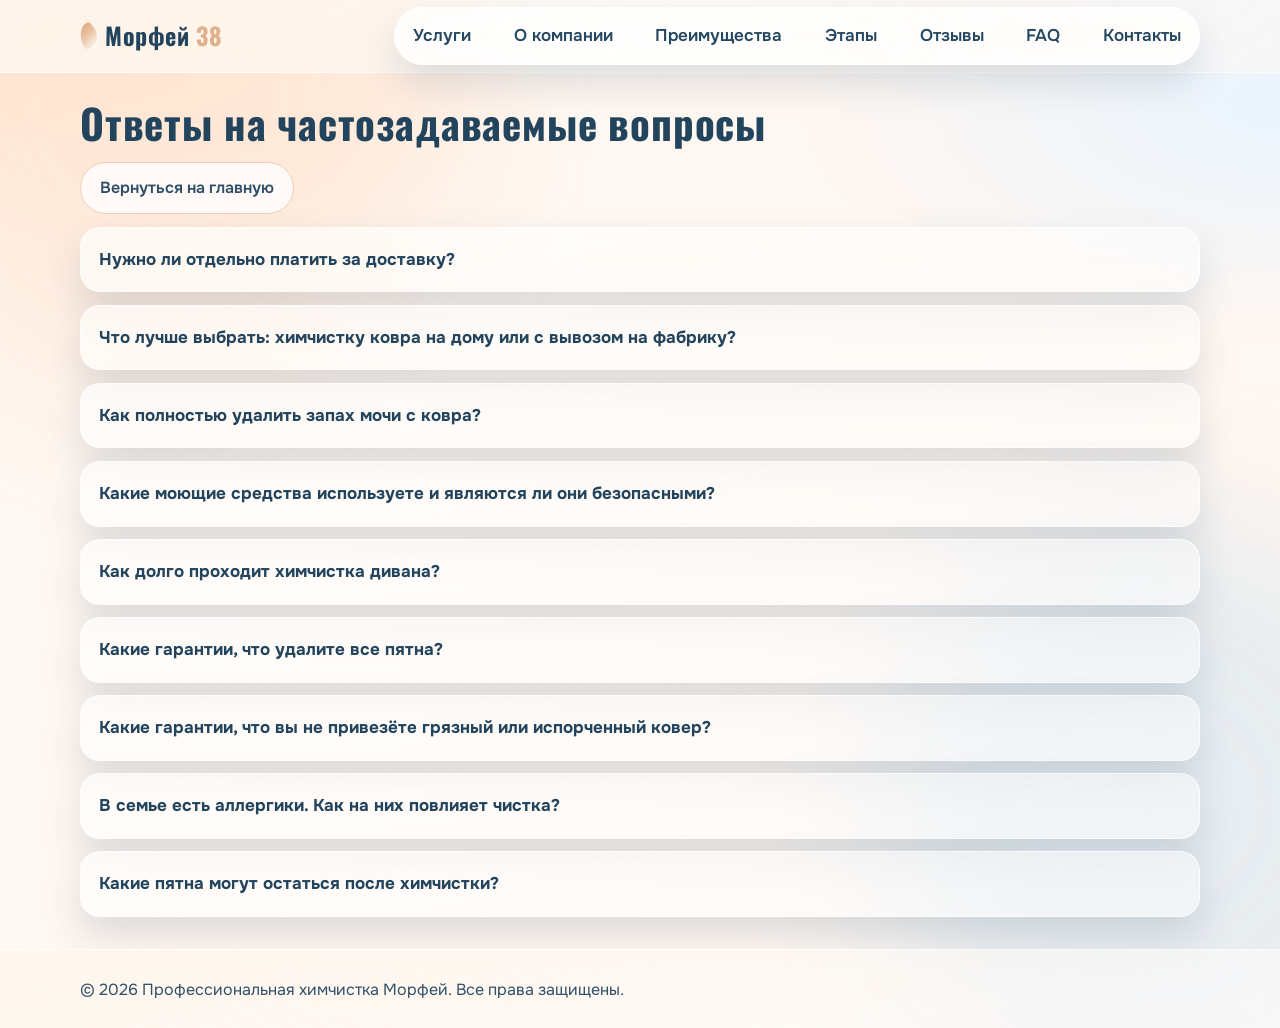
==== faq.html @ f91bc892 "Add files via upload" ====
﻿<!doctype html>
<html lang="ru">
<head>
  <meta charset="UTF-8">
  <meta name="viewport" content="width=device-width, initial-scale=1.0">
  <title>FAQ | Морфей</title>
  <link rel="icon" type="image/svg+xml" href="data:image/svg+xml,%3Csvg xmlns='http://www.w3.org/2000/svg' viewBox='0 0 64 64'%3E%3Crect width='64' height='64' rx='14' fill='%234091c9'/%3E%3Cpath d='M38 10c-8 4-16 18-16 30 0 7 4 12 10 12 9 0 14-11 14-24 0-5-1-11-8-18z' fill='%23f8e1cd'/%3E%3Cpath d='M31 21c2 7 2 18-2 25' stroke='%23ffffff' stroke-width='2' stroke-linecap='round'/%3E%3C/svg%3E">
  <meta name="description" content="Ответы на частые вопросы о химчистке Морфей.">
  <link rel="preconnect" href="https://fonts.googleapis.com">
  <link rel="preconnect" href="https://fonts.gstatic.com" crossorigin>
  <link href="https://fonts.googleapis.com/css2?family=Oswald:wght@400;500;700&family=Onest:wght@400;500;600;700&display=swap" rel="stylesheet">
  <link rel="stylesheet" href="styles.css">
</head>
<body>
  <div class="bg-layer bg-layer--one" aria-hidden="true"></div>
  <div class="bg-layer bg-layer--two" aria-hidden="true"></div>

  <header class="header" id="top">
    <div class="container nav-wrap">
      <a class="brand" href="index.html#top"><span class="brand-feather" aria-hidden="true"></span>Морфей<span>38</span></a>
      <button class="nav-toggle" aria-expanded="false" aria-controls="menu" aria-label="Открыть меню">Меню</button>
      <nav class="menu" id="menu">
        <a href="services.html">Услуги</a>
        <a href="index.html#about">О компании</a>
        <a href="index.html#advantages">Преимущества</a>
        <a href="index.html#stages">Этапы</a>
        <a href="index.html#reviews">Отзывы</a>
        <a href="faq.html">FAQ</a>
        <a href="index.html#contact">Контакты</a>
      </nav>
    </div>
  </header>

  <main>
    <section class="section container reveal" id="faq">
      <div class="section-head">
        <h2>Ответы на частозадаваемые вопросы</h2>
        <p><a class="btn btn-light" href="index.html">Вернуться на главную</a></p>
      </div>
      <div class="faq-list">
        <details class="card faq-item">
          <summary>Нужно ли отдельно платить за доставку?</summary>
          <p>Стоимость доставки 200 рублей, мы заберём изделие и вернём обратно.</p>
        </details>
        <details class="card faq-item">
          <summary>Что лучше выбрать: химчистку ковра на дому или с вывозом на фабрику?</summary>
          <p>Все зависит только от одного вопроса: Можно ли скрутить и вывезти ковер на фабрику? Если ответ положительный, то выбор однозначно в сторону химчистки с вывозом. Эффективность чистки или стирки с вывозом намного выше.</p>
        </details>
        <details class="card faq-item">
          <summary>Как полностью удалить запах мочи с ковра?</summary>
          <p>Лучший способ, не допустить попадания мочи на ковер. Если это уже случилось, то изначально максимально быстро осушить пятно сухими салфетками и вызвать специалистов химчистки. Лучше все ковры в таких случаях стирать на фабрике.</p>
        </details>
        <details class="card faq-item">
          <summary>Какие моющие средства используете и являются ли они безопасными?</summary>
          <p>В процессе химчистки ковра используются такие моющие средства и пятновыводители мировых компаний, как: Chemspec, Wieber, Grass. Все моющие средства имеют сертификаты соответствия РФ и являются безопасными в процессе жизнедеятельности человека.</p>
        </details>
        <details class="card faq-item">
          <summary>Как долго проходит химчистка дивана?</summary>
          <p>Химчистка дивана с полной сушкой в среднем проходит 2-3 часа. В любом случае, время химчистки зависит от конструкции дивана и его размеров, степени загрязненности и материала обивки.</p>
        </details>
        <details class="card faq-item">
          <summary>Какие гарантии, что удалите все пятна?</summary>
          <p>Мы делаем все возможное, чтобы удалить пятна на вашем ковре, но гарантию, что удалим все пятна - не даем. Очень много в обиходе человека веществ, которые обесцвечивают волокна ковров, придают им другой цвет, проникая в ее структуру и наши специалисты оказываются бессильны перед таким фактом.<br>Также нельзя забывать, что пятна нужно убирать сразу после образования, так как по истечении 24 часов удаляемость пятен снижается на 10-30%.</p>
        </details>
        <details class="card faq-item">
          <summary>Какие гарантии, что вы не привезёте грязный или испорченный ковер?</summary>
          <p>Наша химчистка не делает ваши ковры новыми, но делает их максимально чистыми. Все загрязнения, которые могут остаться, указываются в предварительной смете и закрепляются договором или квитанцией. Во всех остальных случаях, гарантийные обязательства выполняются согласно ЗАКОНУ РФ "О ЗАЩИТЕ ПРАВ ПОТРЕБИТЕЛЕЙ" от 07.02.1992 N 2300-1 (действующая редакция от 13.07.2015).</p>
        </details>
        <details class="card faq-item">
          <summary>В семье есть аллергики. Как на них повлияет чистка?</summary>
          <p>Никак не повлияет. Ковер вы получаете чистый и без остатка моющих средств, т.к. полностью проходит стадия ополаскивания. При этом происходит нейтрализация моющего средства и ее полная промывка из ворса и основания.<br>Скорее вы получите аллергию, если не закажете химчистку. Уже доказано, что в грязном ковре обитают множество пылевых клещей, которые сами по себе безвредны для человека. Их выделения могут вызвать приступы астмы у людей, страдающих этой болезнью. В группе огромного риска находятся дети, у которых может начать проявляться эта болезнь.</p>
        </details>
        <details class="card faq-item">
          <summary>Какие пятна могут остаться после химчистки?</summary>
          <p>Согласно ГОСТу Р51108-2016 (Р51108-97), могут остаться: застарелые, не поддающиеся выведению пятна, в том числе от краски, плесени, клея, чернил, паст для шариковых и гелевых ручек, маркеров и масел, лекарственных и косметических препаратов, от выведения загрязнений в домашних условиях, на изделиях из различных текстильных материалов.<br>Исходя из нашего опыта, можно сказать, что очень многое зависит еще от качественного состава самого материала изделия и его фактуры, от времени посадки и условий эксплуатации.</p>
        </details>
      </div>
    </section>
  </main>

  <footer class="footer">
    <div class="container footer-shell">
      <div class="footer-bottom">
        <p>© <span id="year"></span> Профессиональная химчистка Морфей. Все права защищены.</p>
      </div>
    </div>
  </footer>

  <button class="back-to-top" id="back-to-top" type="button" aria-label="Наверх">↑</button>
  <script src="script.js" defer></script>
</body>
</html>
---- styles.css ----
﻿:root {
  --bg: #fff7f1;
  --surface: #ffffff;
  --text: #355f7e;
  --muted: #6f8ea3;
  --accent: #4091c9;
  --accent-dark: #2e6f9a;
  --accent-soft: #dfb089;
  --line: #f0d8c4;
  --shadow: 0 16px 38px rgba(82, 97, 116, 0.14);
}

* {
  box-sizing: border-box;
}

html,
body {
  margin: 0;
  padding: 0;
}

html {
  scroll-behavior: smooth;
}

body {
  font-family: "Onest", sans-serif;
  color: var(--text);
  background: radial-gradient(1100px 500px at 0% 0%, #ffe9d8 0%, rgba(255, 247, 241, 0) 55%), radial-gradient(800px 400px at 100% 10%, #eaf5ff 0%, rgba(255, 247, 241, 0) 60%), var(--bg);
  line-height: 1.55;
  overflow-x: hidden;
}

h1,
h2,
h3,
.brand {
  font-family: "Oswald", sans-serif;
  letter-spacing: 0.02em;
}

a {
  color: inherit;
  text-decoration: none;
}

.container {
  width: min(1120px, 92vw);
  margin: 0 auto;
}

.bg-layer {
  position: fixed;
  z-index: -2;
  width: 36rem;
  height: 36rem;
  border-radius: 50%;
  filter: blur(70px);
  opacity: 0.35;
}

.bg-layer--one {
  background: #ffd8bb;
  top: -12rem;
  left: -8rem;
}

.bg-layer--two {
  background: #bcd9ef;
  right: -10rem;
  bottom: -12rem;
}

.header {
  position: sticky;
  top: 0;
  z-index: 20;
  backdrop-filter: blur(14px);
  background: rgba(255, 247, 241, 0.88);
  border-bottom: 1px solid rgba(223, 176, 137, 0.45);
}

.nav-wrap {
  position: relative;
  display: flex;
  align-items: center;
  justify-content: space-between;
  gap: 1rem;
  min-height: 72px;
}

.brand {
  display: inline-flex;
  align-items: center;
  gap: 0.45rem;
  font-size: 1.5rem;
  font-weight: 700;
}

.brand span {
  color: var(--accent-soft, #dfb089);
}

.brand-feather {
  width: 18px;
  height: 26px;
  display: inline-block;
  border-radius: 70% 30% 70% 30% / 70% 50% 50% 30%;
  background: linear-gradient(160deg, #dca478 0%, #eac7a8 46%, #fff 100%);
  transform: rotate(-22deg);
  box-shadow: inset -1px -1px 0 rgba(255, 255, 255, 0.9);
}

.menu {
  display: flex;
  gap: 1.1rem;
  font-weight: 600;
}

.menu a {
  color: var(--muted);
}

.menu a:hover {
  color: var(--text);
}

.nav-toggle {
  display: none;
  border: 1px solid var(--line);
  background: #fff;
  color: var(--text);
  border-radius: 10px;
  padding: 0.45rem 0.8rem;
  font: inherit;
  font-weight: 600;
}

.hero {
  position: relative;
  padding: 6rem 0 3.5rem;
}

.feather-mark {
  position: absolute;
  right: 0;
  top: 2.2rem;
  width: 92px;
  height: 128px;
  border-radius: 72% 28% 68% 32% / 80% 44% 56% 20%;
  background: linear-gradient(165deg, rgba(223, 176, 137, 0.9), rgba(255, 255, 255, 0.9));
  opacity: 0.42;
  transform: rotate(18deg);
  pointer-events: none;
}

.kicker {
  margin: 0 0 0.5rem;
  text-transform: uppercase;
  letter-spacing: 0.12em;
  color: var(--accent-dark);
  font-weight: 700;
  font-size: 0.78rem;
}

h1 {
  margin: 0;
  font-size: clamp(2rem, 5vw, 4rem);
  line-height: 1.05;
  max-width: 14ch;
}

.lead {
  max-width: 60ch;
  margin: 1rem 0 0;
  color: var(--muted);
}

.hero-actions {
  display: flex;
  flex-wrap: wrap;
  gap: 0.8rem;
  margin: 1.6rem 0 2rem;
}

.btn {
  display: inline-flex;
  align-items: center;
  justify-content: center;
  border-radius: 999px;
  padding: 0.72rem 1.2rem;
  font-weight: 600;
  border: 1px solid transparent;
  cursor: pointer;
}

.btn-primary {
  background: linear-gradient(135deg, var(--accent), #5aa7db);
  color: #fff;
  box-shadow: 0 10px 24px rgba(64, 145, 201, 0.34);
}

.btn-primary:hover {
  background: var(--accent-dark);
}

.btn-light {
  background: #fffaf7;
  border-color: #efcfb6;
}

.metrics {
  display: grid;
  grid-template-columns: repeat(3, minmax(0, 1fr));
  gap: 0.8rem;
}

.metrics article {
  background: linear-gradient(180deg, #fff, #fff8f2);
  border: 1px solid #f2d9c5;
  border-radius: 16px;
  padding: 1rem;
}

.metrics strong {
  display: block;
  font-size: 1.15rem;
}

.metrics span {
  color: var(--muted);
  font-size: 0.92rem;
}

.section {
  padding: 1.5rem 0 3.2rem;
}

.section-head h2 {
  margin: 0;
  font-size: clamp(1.5rem, 3vw, 2.5rem);
}

.section-head p {
  margin: 0.45rem 0 1.2rem;
  color: var(--muted);
}

.grid {
  display: grid;
  gap: 0.9rem;
}

.services-grid,
.advantages-grid {
  grid-template-columns: repeat(2, minmax(0, 1fr));
}

.stages-grid {
  grid-template-columns: repeat(3, minmax(0, 1fr));
}

.reviews-grid {
  grid-template-columns: repeat(4, minmax(0, 1fr));
}

.contact-grid {
  grid-template-columns: 1fr 1fr;
}

.form-card {
  grid-column: 1 / -1;
}

.card {
  background: linear-gradient(180deg, #fff, #fffdfc);
  border: 1px solid #f1dbc8;
  border-radius: 20px;
  padding: 1.1rem;
  box-shadow: var(--shadow);
}

.card h3 {
  margin-top: 0;
  margin-bottom: 0.55rem;
  font-size: 1.28rem;
}

.card p {
  margin: 0.4rem 0;
}

.card ul {
  margin: 0.4rem 0 0;
  padding-left: 1.1rem;
}

.service-card {
  padding: 0;
  overflow: hidden;
}

.service-card img {
  width: 100%;
  aspect-ratio: 16 / 10;
  object-fit: cover;
  display: block;
}

.service-card__body {
  padding: 0.95rem 1.05rem 1.05rem;
}

.service-price-picker {
  margin-top: 1.2rem;
}

.service-price-picker h3 {
  margin: 0 0 0.75rem;
  font-size: 1.2rem;
}

.price-tabs {
  display: flex;
  flex-wrap: wrap;
  gap: 0.55rem;
  margin-bottom: 0.9rem;
}

.price-tab {
  border: 1px solid var(--line);
  background: #fff;
  color: var(--text);
  border-radius: 999px;
  padding: 0.5rem 0.8rem;
  font: inherit;
  font-weight: 600;
  cursor: pointer;
}

.price-tab.is-active {
  background: linear-gradient(135deg, var(--accent), #56a2d6);
  color: #fff;
  border-color: var(--accent);
}

.price-panels {
  position: relative;
}

.price-panel {
  opacity: 0;
  transform: translateY(8px);
  max-height: 0;
  overflow: hidden;
  padding-top: 0;
  padding-bottom: 0;
  transition: opacity 0.28s ease, transform 0.28s ease, max-height 0.32s ease, padding 0.22s ease;
}

.price-panel.is-visible {
  opacity: 1;
  transform: translateY(0);
  max-height: 540px;
  padding-top: 1.1rem;
  padding-bottom: 1.1rem;
}

.price-panel h4 {
  margin: 0 0 0.55rem;
  font-size: 1.1rem;
}

.step-card {
  display: grid;
  gap: 0.45rem;
}

.step-num {
  font-family: "Oswald", sans-serif;
  font-size: 1.7rem;
  line-height: 1;
  color: var(--accent-dark);
}

.review-card {
  padding: 0.55rem;
}

.review-card img {
  display: block;
  width: 100%;
  aspect-ratio: 4 / 7;
  border-radius: 12px;
  object-fit: cover;
}

.reviews-slider {
  display: grid;
  grid-template-columns: auto 1fr auto;
  align-items: center;
  gap: 0.7rem;
}

.reviews-viewport {
  overflow: hidden;
}

.reviews-track {
  display: flex;
  transition: transform 0.35s ease;
}

.testimonial-card {
  min-width: 100%;
  box-shadow: none;
  margin: 0;
}

.testimonial-card p {
  margin: 0 0 0.8rem;
  color: var(--text);
}

.testimonial-card h3 {
  margin: 0;
  font-size: 1.05rem;
  color: var(--accent-dark);
}

.reviews-arrow {
  width: 42px;
  height: 42px;
  border: 1px solid var(--line);
  border-radius: 999px;
  background: #fff;
  color: var(--text);
  font: inherit;
  font-size: 1.25rem;
  cursor: pointer;
}

.reviews-arrow:hover {
  background: #f7fbff;
}

.reviews-arrow:disabled {
  opacity: 0.45;
  cursor: not-allowed;
}

.reviews-dots {
  display: flex;
  justify-content: center;
  gap: 0.45rem;
  margin-top: 0.8rem;
}

.reviews-dot {
  width: 9px;
  height: 9px;
  border-radius: 999px;
  border: 0;
  background: #c8d4e7;
  padding: 0;
  cursor: pointer;
}

.reviews-dot.is-active {
  background: var(--accent-soft, #dfb089);
}

.faq-list {
  display: grid;
  gap: 0.8rem;
}

.faq-item {
  box-shadow: none;
}

.faq-item summary {
  cursor: pointer;
  font-weight: 700;
  list-style: none;
}

.faq-item summary::-webkit-details-marker {
  display: none;
}

.faq-item p {
  margin-top: 0.7rem;
  color: var(--muted);
}

.contact-main a {
  color: var(--accent-dark);
  font-weight: 700;
}

#request-form {
  display: grid;
  gap: 0.85rem;
}

.form-row {
  display: grid;
  gap: 0.75rem;
}

.form-row--double {
  grid-template-columns: repeat(2, minmax(0, 1fr));
}

.extra-services {
  border: 1px dashed var(--line);
  border-radius: 14px;
  padding: 0.75rem;
  background: #fff;
}

.extra-services__head {
  display: flex;
  align-items: center;
  justify-content: space-between;
  gap: 0.6rem;
  margin-bottom: 0.55rem;
  font-weight: 600;
}

.extra-services__add {
  border: 1px solid var(--line);
  background: #fffaf7;
  color: var(--text);
  border-radius: 999px;
  padding: 0.3rem 0.65rem;
  font: inherit;
  font-size: 0.88rem;
  cursor: pointer;
}

.extra-services__list {
  display: grid;
  gap: 0.55rem;
}

.extra-service-item {
  display: grid;
  grid-template-columns: 1fr auto;
  gap: 0.5rem;
  align-items: center;
}

.extra-service-remove {
  border: 1px solid #efcfb6;
  background: #fff6ef;
  color: var(--accent-dark);
  border-radius: 10px;
  padding: 0.55rem 0.65rem;
  font: inherit;
  cursor: pointer;
}

label {
  display: grid;
  gap: 0.3rem;
  font-size: 0.92rem;
  font-weight: 600;
}

input,
textarea,
select {
  width: 100%;
  border: 1px solid var(--line);
  border-radius: 12px;
  padding: 0.65rem 0.72rem;
  font: inherit;
  background: #fff;
}

input:focus,
textarea:focus,
select:focus {
  outline: 2px solid rgba(15, 157, 138, 0.3);
  border-color: var(--accent);
}

textarea {
  resize: vertical;
  min-height: 100px;
}

.consent {
  display: flex;
  align-items: flex-start;
  gap: 0.55rem;
}

.consent input {
  width: auto;
  margin-top: 0.15rem;
}

.consent a {
  color: var(--accent);
  text-decoration: underline;
}

.privacy-note {
  margin: 0;
  font-size: 0.9rem;
}

.privacy-note a {
  color: var(--accent);
}

.form-status {
  min-height: 1.4rem;
  margin: 0;
  font-size: 0.92rem;
  color: var(--accent-dark);
}

.footer {
  border-top: 1px solid rgba(223, 176, 137, 0.5);
  background: rgba(255, 245, 236, 0.9);
}

.footer-shell {
  padding: 1.1rem 0 0.9rem;
}

.footer-top {
  display: grid;
  grid-template-columns: 1.1fr 1fr 1.2fr 0.8fr;
  gap: 1rem;
  padding-bottom: 1rem;
  border-bottom: 1px solid rgba(223, 176, 137, 0.45);
}

.footer-col h3 {
  margin: 0 0 0.55rem;
  font-size: 1.05rem;
}

.footer-col p {
  margin: 0 0 0.45rem;
  color: var(--muted);
  font-size: 0.95rem;
}

.footer-col a {
  display: block;
  margin-bottom: 0.4rem;
  color: var(--text);
  font-weight: 600;
}

.footer-col--brand p {
  margin: 0.5rem 0 0.7rem;
}

.footer-social__list {
  display: flex;
  flex-wrap: wrap;
  justify-content: flex-start;
  gap: 0.5rem;
}

.footer-social__list a {
  font-weight: 600;
  border: 1px solid var(--line);
  border-radius: 999px;
  background: #fffaf7;
  padding: 0.35rem 0.7rem;
}

.social-link {
  display: inline-flex;
  align-items: center;
  gap: 0.4rem;
}

.social-link svg {
  width: 16px;
  height: 16px;
  fill: none;
  stroke: currentColor;
  stroke-width: 1.8;
  stroke-linecap: round;
  stroke-linejoin: round;
  flex: 0 0 auto;
}

.footer-bottom {
  min-height: 52px;
  display: flex;
  align-items: center;
  justify-content: space-between;
  gap: 0.8rem;
}

.footer-bottom p {
  margin: 0;
  color: var(--muted);
}

.footer-bottom a {
  font-weight: 600;
}

.back-to-top {
  position: fixed;
  right: 1.2rem;
  bottom: 1.2rem;
  z-index: 30;
  width: 48px;
  height: 48px;
  border: 0;
  border-radius: 999px;
  background: var(--accent);
  color: #fff;
  font-size: 1.45rem;
  line-height: 1;
  display: inline-flex;
  align-items: center;
  justify-content: center;
  box-shadow: 0 12px 30px rgba(15, 157, 138, 0.35);
  opacity: 0;
  visibility: hidden;
  transform: translateY(14px);
  transition: opacity 0.25s ease, transform 0.25s ease, visibility 0.25s ease, background-color 0.25s ease;
  cursor: pointer;
}

.back-to-top:hover {
  background: var(--accent-dark);
}

.back-to-top.is-visible {
  opacity: 1;
  visibility: visible;
  transform: translateY(0);
}

.reveal {
  opacity: 0;
  transform: translateY(18px);
  transition: opacity 0.6s ease, transform 0.6s ease;
}

.reveal.is-visible {
  opacity: 1;
  transform: translateY(0);
}

@media (max-width: 1100px) {
  .hero {
    padding-top: 5rem;
  }

  .container {
    width: min(1120px, 94vw);
  }
}

@media (max-width: 920px) {
  .contact-grid,
  .services-grid,
  .advantages-grid,
  .stages-grid,
  .metrics,
  .form-row--double {
    grid-template-columns: 1fr;
  }

  .reviews-grid {
    grid-template-columns: repeat(2, minmax(0, 1fr));
  }

  .menu {
    position: absolute;
    right: 0;
    top: 64px;
    width: min(280px, 92vw);
    display: none;
    flex-direction: column;
    background: #fff;
    border: 1px solid var(--line);
    border-radius: 14px;
    padding: 0.9rem;
    box-shadow: var(--shadow);
  }

  .menu.is-open {
    display: flex;
  }

  .nav-toggle {
    display: inline-flex;
  }

  .section {
    padding-bottom: 2.6rem;
  }

  .footer-top {
    grid-template-columns: repeat(2, minmax(0, 1fr));
  }
}

@media (max-width: 640px) {
  .header {
    backdrop-filter: none;
    background: rgba(255, 247, 241, 0.98);
  }

  .nav-wrap {
    min-height: 64px;
  }

  .hero {
    padding: 4.2rem 0 2.5rem;
  }

  .kicker {
    font-size: 0.72rem;
  }

  .hero-actions {
    flex-direction: column;
  }

  .hero-actions .btn {
    width: 100%;
  }

  .card {
    border-radius: 14px;
    padding: 0.95rem;
  }

  .footer-top {
    grid-template-columns: 1fr;
    gap: 0.8rem;
  }

  .footer-bottom {
    min-height: auto;
    padding-top: 0.8rem;
    flex-direction: column;
    align-items: flex-start;
  }

  .reviews-grid {
    grid-template-columns: 1fr;
  }

  .reviews-slider {
    grid-template-columns: 1fr;
    gap: 0.55rem;
  }

  .extra-services__head {
    align-items: flex-start;
    flex-direction: column;
  }

  .extra-services__add {
    width: 100%;
  }

  .extra-service-item {
    grid-template-columns: 1fr;
  }

  .price-tab {
    width: 100%;
    text-align: left;
  }

  .reviews-viewport {
    order: 1;
  }

  .reviews-arrow {
    width: 100%;
    border-radius: 12px;
    height: 40px;
  }

  .back-to-top {
    right: 0.9rem;
    bottom: calc(0.9rem + env(safe-area-inset-bottom));
    width: 44px;
    height: 44px;
    font-size: 1.25rem;
  }

  .feather-mark {
    width: 64px;
    height: 88px;
    right: 0.2rem;
    top: 1.1rem;
  }
}


.contact-points__hint {
  margin: 0;
  color: var(--muted);
}

.pickup-list {
  margin-top: 0.75rem;
  display: grid;
  gap: 0.55rem;
}

.pickup-item {
  width: 100%;
  text-align: left;
  border: 1px solid var(--line);
  background: #fff;
  color: var(--text);
  border-radius: 12px;
  padding: 0.7rem 0.8rem;
  font: inherit;
  font-weight: 600;
  cursor: pointer;
  transition: border-color 0.2s ease, background-color 0.2s ease;
}

.pickup-item small {
  display: block;
  margin-top: 0.25rem;
  font-weight: 500;
  color: var(--muted);
}

.pickup-item:hover {
  background: #f8fbff;
}

.pickup-item.is-active {
  border-color: var(--accent);
  background: #eef7ff;
}

.map-card {
  grid-column: 1 / -1;
  overflow: hidden;
  padding: 0;
}

.map-card h3 {
  padding: 1rem 1rem 0;
  margin: 0;
}

.map-frame {
  width: 100%;
  height: 420px;
  border: 0;
  display: block;
  margin-top: 0.8rem;
}

@media (max-width: 640px) {
  .map-frame {
    height: 320px;
  }
}
/* Final visual tuning (clean) */
:root {
  --text: #23445d;
  --muted: #4f6c81;
  --glass-bg: rgba(255, 255, 255, 0.58);
  --glass-strong: rgba(255, 255, 255, 0.72);
  --glass-border: rgba(255, 255, 255, 0.62);
  --glass-shadow: 0 18px 38px rgba(46, 74, 98, 0.16);
}

body {
  font-size: 17px;
  line-height: 1.65;
}

p,
li,
label,
input,
textarea,
select,
button {
  font-size: 1rem;
}

small,
.kicker,
.faq-item p,
.section-head p,
.card p,
label,
.footer-col p,
.footer-bottom p,
.contact-points__hint,
.pickup-item small,
.privacy-content,
.privacy-note {
  color: #2f4f67;
}

.section {
  padding: 1rem 0 2rem;
}

.section-head p {
  margin: 0.35rem 0 0.85rem;
}

.section-head h2 {
  font-size: clamp(1.65rem, 3.2vw, 2.7rem);
}

.grid {
  gap: 0.7rem;
}

.card h3 {
  font-size: 1.36rem;
}

.reviews-dot {
  background: #8ca1b5;
}

.header {
  background: linear-gradient(145deg, rgba(255,255,255,0.62), rgba(255,247,241,0.5));
  border-bottom: 1px solid var(--glass-border);
  backdrop-filter: blur(16px) saturate(130%);
  -webkit-backdrop-filter: blur(16px) saturate(130%);
}

.nav-wrap {
  padding: 0.45rem 0;
}

.menu {
  background: var(--glass-strong);
  border: 1px solid var(--glass-border);
  box-shadow: var(--glass-shadow);
  backdrop-filter: blur(14px) saturate(130%);
  -webkit-backdrop-filter: blur(14px) saturate(130%);
  padding: 0.35rem;
  border-radius: 999px;
}

.menu a {
  color: #244861;
  padding: 0.45rem 0.72rem;
  border-radius: 999px;
  border: 1px solid transparent;
  transition: background-color 0.2s ease, border-color 0.2s ease, color 0.2s ease;
}

.menu a:hover,
.menu a:focus-visible {
  background: rgba(255, 255, 255, 0.62);
  border-color: rgba(255, 255, 255, 0.68);
  color: #17374e;
}

.card,
.metrics article,
.price-tab,
.extra-services,
.extra-services__add,
.extra-service-remove,
.reviews-arrow,
.social-link,
.pickup-item {
  background: linear-gradient(160deg, rgba(255,255,255,0.7), rgba(255,255,255,0.45));
  border: 1px solid var(--glass-border);
  box-shadow: var(--glass-shadow);
  backdrop-filter: blur(14px) saturate(130%);
  -webkit-backdrop-filter: blur(14px) saturate(130%);
}

.price-tab.is-active,
.pickup-item.is-active {
  background: linear-gradient(135deg, rgba(64,145,201,0.78), rgba(90,167,219,0.72));
  border-color: rgba(255, 255, 255, 0.66);
}

.footer {
  background: linear-gradient(160deg, rgba(255,245,236,0.7), rgba(255,255,255,0.52));
  border-top: 1px solid var(--glass-border);
  backdrop-filter: blur(12px) saturate(125%);
  -webkit-backdrop-filter: blur(12px) saturate(125%);
}

.footer-top {
  gap: 0.8rem;
  padding-bottom: 0.85rem;
}

.footer-shell {
  padding: 0.9rem 0 0.75rem;
}

.map-card,
.form-card {
  background: linear-gradient(165deg, rgba(255,255,255,0.72), rgba(255,255,255,0.5));
}

@media (max-width: 920px) {
  .section {
    padding-bottom: 1.8rem;
  }

  .menu {
    border-radius: 16px;
    padding: 0.75rem;
  }

  .menu a {
    border-radius: 10px;
    padding: 0.55rem 0.7rem;
  }

  .bg-layer {
    display: none;
  }

  .header,
  .footer,
  .card,
  .menu,
  .metrics article,
  .price-tab,
  .extra-services,
  .extra-services__add,
  .extra-service-remove,
  .reviews-arrow,
  .social-link,
  .pickup-item {
    backdrop-filter: none;
    -webkit-backdrop-filter: none;
  }
}

@media (max-width: 640px) {
  body {
    font-size: 16px;
  }

  .section {
    padding: 0.8rem 0 1.4rem;
  }

  .card {
    padding: 0.85rem;
  }

  .header,
  .card,
  .footer,
  .menu {
    backdrop-filter: blur(10px) saturate(120%);
    -webkit-backdrop-filter: blur(10px) saturate(120%);
  }
}

@media (prefers-reduced-motion: reduce) {
  .reveal,
  .reviews-track,
  .back-to-top,
  .price-panel {
    transition: none !important;
  }

  html {
    scroll-behavior: auto;
  }
}


/* Reviews corner artifact fix (glass) */
.reviews-viewport {
  border-radius: 20px;
  overflow: hidden;
  isolation: isolate;
}

.testimonial-card {
  border-radius: 20px;
  overflow: hidden;
  background: rgba(255, 255, 255, 0.92);
  border: 1px solid rgba(255, 255, 255, 0.72);
  box-shadow: 0 10px 24px rgba(46, 74, 98, 0.1);
  backdrop-filter: none !important;
  -webkit-backdrop-filter: none !important;
}

.reviews-track {
  will-change: transform;
}
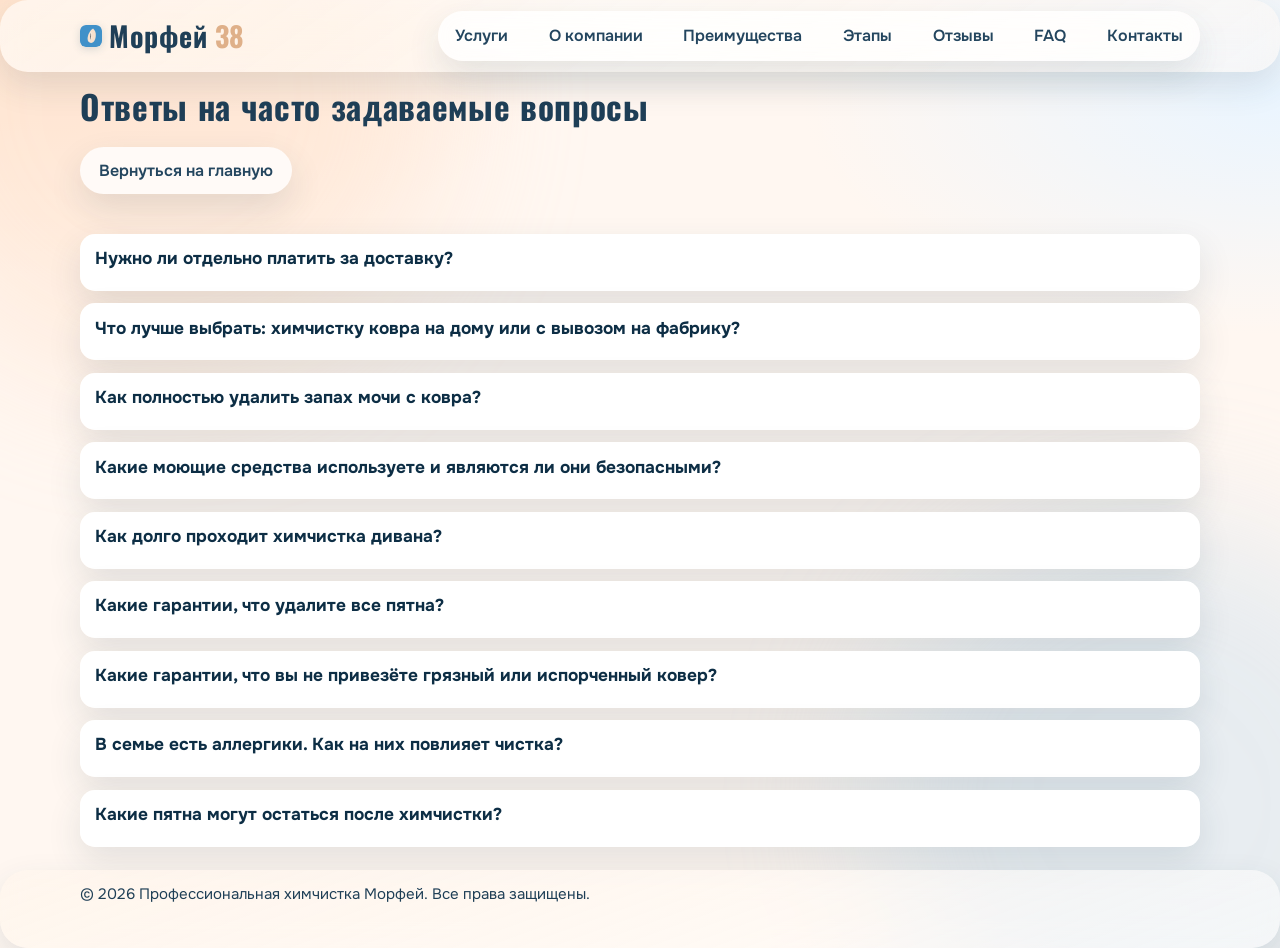
==== commit 016c88b4: "Add files via upload" ====
--- a/faq.html
+++ b/faq.html
@@ -4,7 +4,11 @@
   <meta charset="UTF-8">
   <meta name="viewport" content="width=device-width, initial-scale=1.0">
   <title>FAQ | Морфей</title>
-  <link rel="icon" type="image/svg+xml" href="data:image/svg+xml,%3Csvg xmlns='http://www.w3.org/2000/svg' viewBox='0 0 64 64'%3E%3Crect width='64' height='64' rx='14' fill='%234091c9'/%3E%3Cpath d='M38 10c-8 4-16 18-16 30 0 7 4 12 10 12 9 0 14-11 14-24 0-5-1-11-8-18z' fill='%23f8e1cd'/%3E%3Cpath d='M31 21c2 7 2 18-2 25' stroke='%23ffffff' stroke-width='2' stroke-linecap='round'/%3E%3C/svg%3E">
+    <link rel="icon" href="logo.svg" type="image/svg+xml" sizes="any">
+  <link rel="icon" href="apple-touch-icon.png" type="image/png" sizes="180x180">
+  <link rel="shortcut icon" href="logo.svg" type="image/svg+xml">
+  <link rel="apple-touch-icon" sizes="180x180" href="apple-touch-icon.png">
+  <meta name="theme-color" content="#4091c9">
   <meta name="description" content="Ответы на частые вопросы о химчистке Морфей.">
   <link rel="preconnect" href="https://fonts.googleapis.com">
   <link rel="preconnect" href="https://fonts.gstatic.com" crossorigin>
@@ -17,7 +21,7 @@
 
   <header class="header" id="top">
     <div class="container nav-wrap">
-      <a class="brand" href="index.html#top"><span class="brand-feather" aria-hidden="true"></span>Морфей<span>38</span></a>
+      <a class="brand" href="index.html#top"><img class="brand-mark" src="logo.svg" alt="" aria-hidden="true">Морфей<span>38</span></a>
       <button class="nav-toggle" aria-expanded="false" aria-controls="menu" aria-label="Открыть меню">Меню</button>
       <nav class="menu" id="menu">
         <a href="services.html">Услуги</a>
@@ -34,45 +38,45 @@
   <main>
     <section class="section container reveal" id="faq">
       <div class="section-head">
-        <h2>Ответы на частозадаваемые вопросы</h2>
+        <h2>Ответы на часто задаваемые вопросы</h2>
         <p><a class="btn btn-light" href="index.html">Вернуться на главную</a></p>
       </div>
       <div class="faq-list">
         <details class="card faq-item">
           <summary>Нужно ли отдельно платить за доставку?</summary>
-          <p>Стоимость доставки 200 рублей, мы заберём изделие и вернём обратно.</p>
+          <p>Да. Стоимость доставки составляет 200 ₽. Мы заберем изделие и доставим его обратно после чистки.</p>
         </details>
         <details class="card faq-item">
           <summary>Что лучше выбрать: химчистку ковра на дому или с вывозом на фабрику?</summary>
-          <p>Все зависит только от одного вопроса: Можно ли скрутить и вывезти ковер на фабрику? Если ответ положительный, то выбор однозначно в сторону химчистки с вывозом. Эффективность чистки или стирки с вывозом намного выше.</p>
+          <p>Если ковер можно скрутить и вывезти, лучше выбрать чистку на фабрике: качество обработки обычно выше, чем при чистке на дому.</p>
         </details>
         <details class="card faq-item">
           <summary>Как полностью удалить запах мочи с ковра?</summary>
-          <p>Лучший способ, не допустить попадания мочи на ковер. Если это уже случилось, то изначально максимально быстро осушить пятно сухими салфетками и вызвать специалистов химчистки. Лучше все ковры в таких случаях стирать на фабрике.</p>
+          <p>Если запах уже появился, важно сразу промокнуть участок сухими салфетками и обратиться в химчистку. В таких случаях наиболее эффективна фабричная стирка ковра.</p>
         </details>
         <details class="card faq-item">
           <summary>Какие моющие средства используете и являются ли они безопасными?</summary>
-          <p>В процессе химчистки ковра используются такие моющие средства и пятновыводители мировых компаний, как: Chemspec, Wieber, Grass. Все моющие средства имеют сертификаты соответствия РФ и являются безопасными в процессе жизнедеятельности человека.</p>
+          <p>Используем профессиональные сертифицированные средства (в том числе Chemspec, Wieber, Grass). Они безопасны при соблюдении технологии чистки.</p>
         </details>
         <details class="card faq-item">
           <summary>Как долго проходит химчистка дивана?</summary>
-          <p>Химчистка дивана с полной сушкой в среднем проходит 2-3 часа. В любом случае, время химчистки зависит от конструкции дивана и его размеров, степени загрязненности и материала обивки.</p>
+          <p>В среднем химчистка дивана с сушкой занимает 2-3 часа. Точное время зависит от размера, конструкции, материала и степени загрязнения.</p>
         </details>
         <details class="card faq-item">
           <summary>Какие гарантии, что удалите все пятна?</summary>
-          <p>Мы делаем все возможное, чтобы удалить пятна на вашем ковре, но гарантию, что удалим все пятна - не даем. Очень много в обиходе человека веществ, которые обесцвечивают волокна ковров, придают им другой цвет, проникая в ее структуру и наши специалисты оказываются бессильны перед таким фактом.<br>Также нельзя забывать, что пятна нужно убирать сразу после образования, так как по истечении 24 часов удаляемость пятен снижается на 10-30%.</p>
+          <p>Мы используем профессиональные методы и удаляем максимум возможного, но 100% удаление всех пятен гарантировать нельзя. Особенно это касается застарелых и химически изменивших волокно пятен. Чем раньше вы обращаетесь, тем выше шанс полного удаления.</p>
         </details>
         <details class="card faq-item">
           <summary>Какие гарантии, что вы не привезёте грязный или испорченный ковер?</summary>
-          <p>Наша химчистка не делает ваши ковры новыми, но делает их максимально чистыми. Все загрязнения, которые могут остаться, указываются в предварительной смете и закрепляются договором или квитанцией. Во всех остальных случаях, гарантийные обязательства выполняются согласно ЗАКОНУ РФ "О ЗАЩИТЕ ПРАВ ПОТРЕБИТЕЛЕЙ" от 07.02.1992 N 2300-1 (действующая редакция от 13.07.2015).</p>
+          <p>Мы не обещаем «новый ковер», но гарантируем профессиональную чистку и прозрачные условия. Возможные ограничения фиксируем заранее в квитанции. Работаем в рамках законодательства РФ о защите прав потребителей.</p>
         </details>
         <details class="card faq-item">
           <summary>В семье есть аллергики. Как на них повлияет чистка?</summary>
-          <p>Никак не повлияет. Ковер вы получаете чистый и без остатка моющих средств, т.к. полностью проходит стадия ополаскивания. При этом происходит нейтрализация моющего средства и ее полная промывка из ворса и основания.<br>Скорее вы получите аллергию, если не закажете химчистку. Уже доказано, что в грязном ковре обитают множество пылевых клещей, которые сами по себе безвредны для человека. Их выделения могут вызвать приступы астмы у людей, страдающих этой болезнью. В группе огромного риска находятся дети, у которых может начать проявляться эта болезнь.</p>
+          <p>После профессиональной чистки ковер проходит полное ополаскивание, поэтому остатки моющих средств не остаются в ворсе. Для людей с аллергией регулярная химчистка обычно полезнее, чем использование загрязненного ковра.</p>
         </details>
         <details class="card faq-item">
           <summary>Какие пятна могут остаться после химчистки?</summary>
-          <p>Согласно ГОСТу Р51108-2016 (Р51108-97), могут остаться: застарелые, не поддающиеся выведению пятна, в том числе от краски, плесени, клея, чернил, паст для шариковых и гелевых ручек, маркеров и масел, лекарственных и косметических препаратов, от выведения загрязнений в домашних условиях, на изделиях из различных текстильных материалов.<br>Исходя из нашего опыта, можно сказать, что очень многое зависит еще от качественного состава самого материала изделия и его фактуры, от времени посадки и условий эксплуатации.</p>
+          <p>В ряде случаев могут остаться застарелые пятна: краска, клей, чернила, маркеры, плесень, масла и следы бытовых попыток выведения. Итог также зависит от состава материала, глубины загрязнения и срока его давности.</p>
         </details>
       </div>
     </section>
@@ -92,3 +96,8 @@
 </html>
 
 
+
+
+
+
+
--- a/styles.css
+++ b/styles.css
@@ -102,15 +102,6 @@
   color: var(--accent-soft, #dfb089);
 }
 
-.brand-feather {
-  width: 18px;
-  height: 26px;
-  display: inline-block;
-  border-radius: 70% 30% 70% 30% / 70% 50% 50% 30%;
-  background: linear-gradient(160deg, #dca478 0%, #eac7a8 46%, #fff 100%);
-  transform: rotate(-22deg);
-  box-shadow: inset -1px -1px 0 rgba(255, 255, 255, 0.9);
-}
 
 .menu {
   display: flex;
@@ -261,9 +252,6 @@
   grid-template-columns: repeat(3, minmax(0, 1fr));
 }
 
-.reviews-grid {
-  grid-template-columns: repeat(4, minmax(0, 1fr));
-}
 
 .contact-grid {
   grid-template-columns: 1fr 1fr;
@@ -312,65 +300,14 @@
   padding: 0.95rem 1.05rem 1.05rem;
 }
 
-.service-price-picker {
-  margin-top: 1.2rem;
-}
-
-.service-price-picker h3 {
-  margin: 0 0 0.75rem;
-  font-size: 1.2rem;
-}
-
-.price-tabs {
-  display: flex;
-  flex-wrap: wrap;
-  gap: 0.55rem;
-  margin-bottom: 0.9rem;
-}
-
-.price-tab {
-  border: 1px solid var(--line);
-  background: #fff;
-  color: var(--text);
-  border-radius: 999px;
-  padding: 0.5rem 0.8rem;
-  font: inherit;
-  font-weight: 600;
-  cursor: pointer;
-}
-
-.price-tab.is-active {
-  background: linear-gradient(135deg, var(--accent), #56a2d6);
-  color: #fff;
-  border-color: var(--accent);
-}
-
-.price-panels {
-  position: relative;
-}
-
-.price-panel {
-  opacity: 0;
-  transform: translateY(8px);
-  max-height: 0;
-  overflow: hidden;
-  padding-top: 0;
-  padding-bottom: 0;
-  transition: opacity 0.28s ease, transform 0.28s ease, max-height 0.32s ease, padding 0.22s ease;
-}
-
-.price-panel.is-visible {
-  opacity: 1;
-  transform: translateY(0);
-  max-height: 540px;
-  padding-top: 1.1rem;
-  padding-bottom: 1.1rem;
-}
-
-.price-panel h4 {
-  margin: 0 0 0.55rem;
-  font-size: 1.1rem;
-}
+
+
+
+
+
+
+
+
 
 .step-card {
   display: grid;
@@ -384,17 +321,7 @@
   color: var(--accent-dark);
 }
 
-.review-card {
-  padding: 0.55rem;
-}
-
-.review-card img {
-  display: block;
-  width: 100%;
-  aspect-ratio: 4 / 7;
-  border-radius: 12px;
-  object-fit: cover;
-}
+
 
 .reviews-slider {
   display: grid;
@@ -609,21 +536,8 @@
   text-decoration: underline;
 }
 
-.privacy-note {
-  margin: 0;
-  font-size: 0.9rem;
-}
-
-.privacy-note a {
-  color: var(--accent);
-}
-
-.form-status {
-  min-height: 1.4rem;
-  margin: 0;
-  font-size: 0.92rem;
-  color: var(--accent-dark);
-}
+
+
 
 .footer {
   border-top: 1px solid rgba(223, 176, 137, 0.5);
@@ -778,10 +692,7 @@
     grid-template-columns: 1fr;
   }
 
-  .reviews-grid {
-    grid-template-columns: repeat(2, minmax(0, 1fr));
-  }
-
+  
   .menu {
     position: absolute;
     right: 0;
@@ -856,10 +767,7 @@
     align-items: flex-start;
   }
 
-  .reviews-grid {
-    grid-template-columns: 1fr;
-  }
-
+  
   .reviews-slider {
     grid-template-columns: 1fr;
     gap: 0.55rem;
@@ -878,11 +786,7 @@
     grid-template-columns: 1fr;
   }
 
-  .price-tab {
-    width: 100%;
-    text-align: left;
-  }
-
+  
   .reviews-viewport {
     order: 1;
   }
@@ -1011,9 +915,6 @@
 .contact-points__hint,
 .pickup-item small,
 .privacy-content,
-.privacy-note {
-  color: #2f4f67;
-}
 
 .section {
   padding: 1rem 0 2rem;
@@ -1077,7 +978,6 @@
 
 .card,
 .metrics article,
-.price-tab,
 .extra-services,
 .extra-services__add,
 .extra-service-remove,
@@ -1091,7 +991,6 @@
   -webkit-backdrop-filter: blur(14px) saturate(130%);
 }
 
-.price-tab.is-active,
 .pickup-item.is-active {
   background: linear-gradient(135deg, rgba(64,145,201,0.78), rgba(90,167,219,0.72));
   border-color: rgba(255, 255, 255, 0.66);
@@ -1142,7 +1041,6 @@
   .card,
   .menu,
   .metrics article,
-  .price-tab,
   .extra-services,
   .extra-services__add,
   .extra-service-remove,
@@ -1179,16 +1077,14 @@
 @media (prefers-reduced-motion: reduce) {
   .reveal,
   .reviews-track,
-  .back-to-top,
-  .price-panel {
+  .back-to-top {
     transition: none !important;
   }
 
   html {
     scroll-behavior: auto;
   }
-}
-
+}
 
 /* Reviews corner artifact fix (glass) */
 .reviews-viewport {
@@ -1210,3 +1106,1787 @@
 .reviews-track {
   will-change: transform;
 }
+
+/* Mobile menu readability */
+@media (max-width: 920px) {
+  .menu {
+    background: rgba(255, 248, 241, 0.97);
+    border-color: rgba(214, 187, 164, 0.9);
+    box-shadow: 0 14px 30px rgba(41, 66, 88, 0.18);
+  }
+
+  .menu a {
+    background: rgba(255, 255, 255, 0.88);
+  }
+
+  .menu a:hover,
+  .menu a:focus-visible {
+    background: rgba(255, 255, 255, 0.98);
+  }
+}
+
+.brand-mark {
+  width: 22px;
+  height: 22px;
+  border-radius: 6px;
+  flex: 0 0 auto;
+  box-shadow: 0 2px 8px rgba(31, 72, 101, 0.18);
+}
+
+.footer-brand-logo .brand-mark {
+  width: 20px;
+  height: 20px;
+}
+
+/* Soft borderless UI */
+:root {
+  --soft-radius-xl: 28px;
+  --soft-radius-lg: 22px;
+  --soft-radius-md: 16px;
+  --soft-radius-sm: 12px;
+  --soft-shadow: 0 14px 34px rgba(34, 64, 86, 0.12);
+}
+
+.header,
+.footer,
+.menu,
+.card,
+.metrics article,
+.map-card,
+.form-card,
+.extra-services,
+.pickup-item,
+.reviews-arrow,
+.social-link,
+.extra-services__add,
+.extra-service-remove,
+.btn,
+input,
+select,
+textarea {
+  border: none !important;
+}
+
+.header,
+.footer,
+.menu,
+.card,
+.metrics article,
+.map-card,
+.form-card,
+.extra-services,
+.pickup-item,
+.reviews-arrow,
+.social-link,
+.btn,
+input,
+select,
+textarea {
+  box-shadow: var(--soft-shadow);
+}
+
+.header,
+.footer,
+.menu,
+.card,
+.metrics article,
+.map-card,
+.form-card,
+.extra-services {
+  border-radius: var(--soft-radius-xl);
+}
+
+.btn,
+.pickup-item,
+.reviews-arrow,
+.social-link {
+  border-radius: 999px;
+}
+
+input,
+select,
+textarea,
+.extra-service-remove,
+.extra-services__add {
+  border-radius: var(--soft-radius-md);
+}
+
+.reviews-viewport,
+.testimonial-card,
+.map-frame {
+  border-radius: var(--soft-radius-xl);
+}
+
+.btn,
+.pickup-item,
+.reviews-arrow,
+.extra-services__add,
+.extra-service-remove,
+.social-link {
+  transition: transform 0.2s ease, box-shadow 0.2s ease, background-color 0.2s ease;
+}
+
+.btn:hover,
+.pickup-item:hover,
+.reviews-arrow:hover,
+.extra-services__add:hover,
+.extra-service-remove:hover,
+.social-link:hover {
+  transform: translateY(-1px);
+  box-shadow: 0 16px 30px rgba(34, 64, 86, 0.16);
+}
+
+.menu a {
+  border: none !important;
+  border-radius: 999px;
+}
+
+.menu a:hover,
+.menu a:focus-visible {
+  box-shadow: 0 10px 20px rgba(34, 64, 86, 0.12);
+}
+
+input:focus,
+textarea:focus,
+select:focus,
+.btn:focus-visible,
+.pickup-item:focus-visible,
+.reviews-arrow:focus-visible,
+.menu a:focus-visible {
+  outline: 2px solid rgba(64, 145, 201, 0.55);
+  outline-offset: 2px;
+}
+
+@media (max-width: 640px) {
+  .header,
+  .footer,
+  .menu,
+  .card,
+  .metrics article,
+  .map-card,
+  .form-card,
+  .extra-services,
+  .reviews-viewport,
+  .testimonial-card,
+  .map-frame {
+    border-radius: var(--soft-radius-lg);
+  }
+
+  .btn,
+  .pickup-item,
+  .reviews-arrow,
+  .social-link,
+  .menu a {
+    border-radius: 999px;
+  }
+}
+
+
+
+
+/* Fix text blocks + compact spacing */
+.section {
+  padding: 0.8rem 0 1.4rem;
+}
+
+.card {
+  padding: 0.85rem 0.95rem;
+  border-radius: 20px;
+}
+
+.card p,
+.faq-item p,
+.service-card__body p,
+.about-box p {
+  margin: 0.25rem 0;
+  line-height: 1.5;
+}
+
+.section-head p {
+  margin: 0.25rem 0 0.65rem;
+}
+
+.grid > .card,
+.advantages-grid .card,
+.stages-grid .card,
+.services-grid .card,
+.contact-grid .card {
+  height: 100%;
+}
+
+/* Mobile: menu button without outline/border */
+@media (max-width: 920px) {
+  .nav-toggle {
+    border: none;
+    outline: none;
+    box-shadow: 0 10px 22px rgba(34, 64, 86, 0.14);
+    background: rgba(255, 255, 255, 0.92);
+    border-radius: 999px;
+    padding: 0.5rem 0.9rem;
+  }
+
+  .nav-toggle:focus-visible {
+    outline: 2px solid rgba(64, 145, 201, 0.55);
+    outline-offset: 2px;
+  }
+}
+
+@media (max-width: 640px) {
+  .card {
+    padding: 0.78rem 0.84rem;
+    border-radius: 16px;
+  }
+}
+
+/* Contact list compact spacing */
+.contact-points h3 {
+  margin-bottom: 0.35rem;
+}
+
+.contact-points__hint {
+  margin: 0 0 0.45rem;
+  line-height: 1.35;
+}
+
+.pickup-list {
+  margin-top: 0.45rem;
+  gap: 0.42rem;
+}
+
+.pickup-item {
+  display: block;
+  padding: 0.52rem 0.72rem;
+  line-height: 1.3;
+  border-radius: 18px;
+}
+
+.pickup-item small {
+  margin-top: 0.12rem;
+  line-height: 1.3;
+}
+
+/* Global compact typography */
+body {
+  line-height: 1.45;
+}
+
+p {
+  margin: 0;
+  line-height: 1.4;
+}
+
+p + p {
+  margin-top: 0;
+}
+
+.section-head p,
+.card p,
+.faq-item p,
+.testimonial-card p,
+.footer-col p,
+.footer-bottom p,
+.contact-points__hint,
+.pickup-item small,
+.privacy-content p,
+.privacy-content li {
+  margin: 0;
+  line-height: 1.35;
+}
+
+h1,
+h2,
+h3,
+h4,
+h5,
+h6 {
+  margin-top: 0;
+  margin-bottom: 0.35rem;
+  line-height: 1.18;
+}
+
+ul,
+ol {
+  margin-top: 0.3rem;
+  margin-bottom: 0;
+}
+
+/* Global compact blocks */
+.card,
+.faq-item,
+.testimonial-card,
+.contact-main,
+.contact-points,
+.map-card,
+.form-card,
+.extra-services,
+.metrics article,
+.privacy-content {
+  padding: 0.65rem 0.78rem !important;
+  border-radius: 14px !important;
+}
+
+.section {
+  padding: 0.65rem 0 1.1rem !important;
+}
+
+.grid {
+  gap: 0.5rem !important;
+}
+
+@media (max-width: 640px) {
+  .card,
+  .faq-item,
+  .testimonial-card,
+  .contact-main,
+  .contact-points,
+  .map-card,
+  .form-card,
+  .extra-services,
+  .metrics article,
+  .privacy-content {
+    padding: 0.56rem 0.68rem !important;
+    border-radius: 12px !important;
+  }
+
+  .section {
+    padding: 0.55rem 0 0.95rem !important;
+  }
+}
+
+/* Hard fix: remove large paragraph gaps everywhere */
+.about-box,
+.card,
+.faq-item,
+.testimonial-card,
+.privacy-content,
+.footer-col,
+.footer-bottom,
+.contact-main,
+.contact-points {
+  display: block !important;
+}
+
+.about-box p,
+.card p,
+.faq-item p,
+.testimonial-card p,
+.privacy-content p,
+.footer-col p,
+.footer-bottom p,
+.contact-main p,
+.contact-points p,
+.contact-points__hint,
+.pickup-item small {
+  margin: 0 !important;
+  padding: 0 !important;
+  line-height: 1.32 !important;
+}
+
+.about-box p + p,
+.card p + p,
+.faq-item p + p,
+.testimonial-card p + p,
+.privacy-content p + p,
+.footer-col p + p,
+.footer-bottom p + p,
+.contact-main p + p,
+.contact-points p + p {
+  margin-top: 0.22rem !important;
+}
+
+/* Compact request form spacing */
+#request-form {
+  gap: 0.45rem !important;
+}
+
+#request-form .form-row {
+  gap: 0.42rem !important;
+  margin: 0 !important;
+}
+
+#request-form .form-row--double {
+  gap: 0.42rem !important;
+}
+
+#request-form label {
+  gap: 0.18rem !important;
+  margin: 0 !important;
+  line-height: 1.25 !important;
+}
+
+#request-form input,
+#request-form select,
+#request-form textarea {
+  margin: 0 !important;
+  padding: 0.5rem 0.62rem !important;
+}
+
+#request-form textarea {
+  min-height: 76px !important;
+}
+
+#request-form .extra-services {
+  padding: 0.48rem 0.56rem !important;
+}
+
+#request-form .extra-services__head {
+  margin-bottom: 0.35rem !important;
+}
+
+#request-form .extra-services__list {
+  gap: 0.35rem !important;
+}
+
+#request-form .consent {
+  gap: 0.35rem !important;
+  margin: 0 !important;
+}
+
+#request-form .btn {
+  margin-top: 0.2rem !important;
+  padding-top: 0.58rem !important;
+  padding-bottom: 0.58rem !important;
+}
+
+@media (max-width: 640px) {
+  #request-form {
+    gap: 0.38rem !important;
+  }
+
+  #request-form .form-row,
+  #request-form .form-row--double {
+    gap: 0.34rem !important;
+  }
+
+  #request-form input,
+  #request-form select,
+  #request-form textarea {
+    padding: 0.46rem 0.56rem !important;
+  }
+}
+
+/* Typography boost + stronger FAQ contrast */
+:root {
+  --text: #183a52;
+  --muted: #355972;
+}
+
+body {
+  font-size: 19px !important;
+  line-height: 1.5 !important;
+  color: var(--text) !important;
+}
+
+p,
+li,
+label,
+input,
+textarea,
+select,
+button {
+  font-size: 1.03rem !important;
+}
+
+small,
+.kicker,
+.section-head p,
+.card p,
+.footer-col p,
+.footer-bottom p,
+.contact-points__hint,
+.pickup-item small,
+.privacy-content {
+  font-size: 0.98rem !important;
+  color: var(--muted) !important;
+}
+
+.faq-item {
+  background: rgba(255, 255, 255, 0.94) !important;
+}
+
+.faq-item summary {
+  color: #173c56 !important;
+  font-size: 1.08rem !important;
+  line-height: 1.34 !important;
+  font-weight: 700 !important;
+}
+
+.faq-item[open] summary {
+  color: #0f3048 !important;
+}
+
+.faq-item p {
+  color: #2b5069 !important;
+  font-size: 1rem !important;
+  line-height: 1.4 !important;
+}
+
+@media (max-width: 920px) {
+  body {
+    font-size: 18px !important;
+  }
+
+  p,
+  li,
+  label,
+  input,
+  textarea,
+  select,
+  button {
+    font-size: 1rem !important;
+  }
+
+  small,
+  .kicker,
+  .section-head p,
+  .card p,
+  .footer-col p,
+  .footer-bottom p,
+  .contact-points__hint,
+  .pickup-item small,
+  .privacy-content {
+    font-size: 0.95rem !important;
+  }
+}
+
+/* FINAL readability override: larger blocks and text */
+body {
+  font-size: 20px !important;
+  line-height: 1.6 !important;
+}
+
+p,
+li,
+label,
+input,
+textarea,
+select,
+button,
+a {
+  font-size: 1.06rem !important;
+  line-height: 1.55 !important;
+}
+
+small,
+.kicker,
+.section-head p,
+.card p,
+.footer-col p,
+.footer-bottom p,
+.contact-points__hint,
+.pickup-item small,
+.privacy-content,
+.faq-item p {
+  font-size: 1rem !important;
+  line-height: 1.52 !important;
+}
+
+.card,
+.faq-item,
+.testimonial-card,
+.contact-main,
+.contact-points,
+.map-card,
+.form-card,
+.extra-services,
+.metrics article,
+.privacy-content {
+  padding: 1rem 1.1rem !important;
+  border-radius: 18px !important;
+}
+
+.section {
+  padding: 1rem 0 1.8rem !important;
+}
+
+.grid {
+  gap: 0.9rem !important;
+}
+
+.about-box p,
+.card p,
+.faq-item p,
+.testimonial-card p,
+.privacy-content p,
+.footer-col p,
+.footer-bottom p,
+.contact-main p,
+.contact-points p {
+  margin: 0 !important;
+}
+
+.about-box p + p,
+.card p + p,
+.faq-item p + p,
+.testimonial-card p + p,
+.privacy-content p + p,
+.footer-col p + p,
+.footer-bottom p + p,
+.contact-main p + p,
+.contact-points p + p {
+  margin-top: 0.5rem !important;
+}
+
+.faq-item {
+  background: rgba(255, 255, 255, 0.98) !important;
+}
+
+.faq-item summary {
+  font-size: 1.14rem !important;
+  line-height: 1.45 !important;
+  color: #102f45 !important;
+}
+
+.faq-item p {
+  color: #20475f !important;
+}
+
+@media (max-width: 920px) {
+  body {
+    font-size: 18px !important;
+  }
+
+  p,
+  li,
+  label,
+  input,
+  textarea,
+  select,
+  button,
+  a {
+    font-size: 1rem !important;
+  }
+
+  .card,
+  .faq-item,
+  .testimonial-card,
+  .contact-main,
+  .contact-points,
+  .map-card,
+  .form-card,
+  .extra-services,
+  .metrics article,
+  .privacy-content {
+    padding: 0.88rem 0.92rem !important;
+    border-radius: 16px !important;
+  }
+
+  .grid {
+    gap: 0.7rem !important;
+  }
+}
+
+/* FINAL++ readability override */
+body {
+  font-size: 22px !important;
+  line-height: 1.68 !important;
+}
+
+p,
+li,
+label,
+input,
+textarea,
+select,
+button,
+a {
+  font-size: 1.12rem !important;
+  line-height: 1.62 !important;
+}
+
+small,
+.kicker,
+.section-head p,
+.card p,
+.footer-col p,
+.footer-bottom p,
+.contact-points__hint,
+.pickup-item small,
+.privacy-content,
+.faq-item p {
+  font-size: 1.06rem !important;
+  line-height: 1.58 !important;
+}
+
+h1 { font-size: clamp(2.4rem, 5.2vw, 4.4rem) !important; }
+h2 { font-size: clamp(2rem, 3.8vw, 3rem) !important; }
+h3,
+.faq-item summary {
+  font-size: 1.24rem !important;
+  line-height: 1.5 !important;
+}
+
+.card,
+.faq-item,
+.testimonial-card,
+.contact-main,
+.contact-points,
+.map-card,
+.form-card,
+.extra-services,
+.metrics article,
+.privacy-content {
+  padding: 1.18rem 1.28rem !important;
+  border-radius: 20px !important;
+}
+
+.section {
+  padding: 1.2rem 0 2.2rem !important;
+}
+
+.grid {
+  gap: 1rem !important;
+}
+
+.about-box p + p,
+.card p + p,
+.faq-item p + p,
+.testimonial-card p + p,
+.privacy-content p + p,
+.footer-col p + p,
+.footer-bottom p + p,
+.contact-main p + p,
+.contact-points p + p {
+  margin-top: 0.62rem !important;
+}
+
+.faq-item {
+  background: rgba(255,255,255,0.99) !important;
+}
+
+.faq-item summary {
+  color: #0d2e45 !important;
+  font-weight: 700 !important;
+}
+
+.faq-item p {
+  color: #1d465f !important;
+}
+
+@media (max-width: 920px) {
+  body { font-size: 19px !important; }
+
+  p,
+  li,
+  label,
+  input,
+  textarea,
+  select,
+  button,
+  a { font-size: 1.04rem !important; }
+
+  small,
+  .kicker,
+  .section-head p,
+  .card p,
+  .footer-col p,
+  .footer-bottom p,
+  .contact-points__hint,
+  .pickup-item small,
+  .privacy-content,
+  .faq-item p { font-size: 1rem !important; }
+
+  .card,
+  .faq-item,
+  .testimonial-card,
+  .contact-main,
+  .contact-points,
+  .map-card,
+  .form-card,
+  .extra-services,
+  .metrics article,
+  .privacy-content {
+    padding: 1rem 1.02rem !important;
+    border-radius: 16px !important;
+  }
+}
+
+/* Balance override: reduce oversized text/blocks */
+body {
+  font-size: 18px !important;
+  line-height: 1.52 !important;
+}
+
+p,
+li,
+label,
+input,
+textarea,
+select,
+button,
+a {
+  font-size: 1rem !important;
+  line-height: 1.48 !important;
+}
+
+small,
+.kicker,
+.section-head p,
+.card p,
+.footer-col p,
+.footer-bottom p,
+.contact-points__hint,
+.pickup-item small,
+.privacy-content,
+.faq-item p {
+  font-size: 0.94rem !important;
+  line-height: 1.42 !important;
+}
+
+h1 { font-size: clamp(2rem, 4.6vw, 3.8rem) !important; }
+h2 { font-size: clamp(1.7rem, 3.2vw, 2.5rem) !important; }
+h3,
+.faq-item summary {
+  font-size: 1.08rem !important;
+  line-height: 1.38 !important;
+}
+
+.card,
+.faq-item,
+.testimonial-card,
+.contact-main,
+.contact-points,
+.map-card,
+.form-card,
+.extra-services,
+.metrics article,
+.privacy-content {
+  padding: 0.8rem 0.9rem !important;
+  border-radius: 16px !important;
+}
+
+.section {
+  padding: 0.85rem 0 1.45rem !important;
+}
+
+.grid {
+  gap: 0.62rem !important;
+}
+
+.about-box p + p,
+.card p + p,
+.faq-item p + p,
+.testimonial-card p + p,
+.privacy-content p + p,
+.footer-col p + p,
+.footer-bottom p + p,
+.contact-main p + p,
+.contact-points p + p {
+  margin-top: 0.3rem !important;
+}
+
+@media (max-width: 920px) {
+  body { font-size: 16px !important; }
+
+  p,
+  li,
+  label,
+  input,
+  textarea,
+  select,
+  button,
+  a { font-size: 0.96rem !important; }
+
+  small,
+  .kicker,
+  .section-head p,
+  .card p,
+  .footer-col p,
+  .footer-bottom p,
+  .contact-points__hint,
+  .pickup-item small,
+  .privacy-content,
+  .faq-item p { font-size: 0.9rem !important; }
+
+  .card,
+  .faq-item,
+  .testimonial-card,
+  .contact-main,
+  .contact-points,
+  .map-card,
+  .form-card,
+  .extra-services,
+  .metrics article,
+  .privacy-content {
+    padding: 0.72rem 0.76rem !important;
+    border-radius: 14px !important;
+  }
+}
+
+/* Brand text bigger in header and footer */
+.header .brand {
+  font-size: 1.75rem !important;
+  line-height: 1.1 !important;
+}
+
+.footer-brand-logo {
+  font-size: 1.55rem !important;
+  line-height: 1.1 !important;
+}
+
+@media (max-width: 920px) {
+  .header .brand {
+    font-size: 1.58rem !important;
+  }
+
+  .footer-brand-logo {
+    font-size: 1.42rem !important;
+  }
+}
+
+/* Main only: bigger small text + smaller blocks (header/footer untouched) */
+main small,
+main .kicker,
+main .section-head p,
+main .card p,
+main .faq-item p,
+main .contact-points__hint,
+main .pickup-item small,
+main label {
+  font-size: 1rem !important;
+  line-height: 1.45 !important;
+}
+
+main .card,
+main .faq-item,
+main .testimonial-card,
+main .contact-main,
+main .contact-points,
+main .map-card,
+main .form-card,
+main .extra-services,
+main .metrics article,
+main .privacy-content {
+  padding: 0.66rem 0.76rem !important;
+  border-radius: 14px !important;
+}
+
+main .section {
+  padding: 0.72rem 0 1.18rem !important;
+}
+
+main .grid {
+  gap: 0.52rem !important;
+}
+
+@media (max-width: 920px) {
+  main small,
+  main .kicker,
+  main .section-head p,
+  main .card p,
+  main .faq-item p,
+  main .contact-points__hint,
+  main .pickup-item small,
+  main label {
+    font-size: 0.96rem !important;
+  }
+
+  main .card,
+  main .faq-item,
+  main .testimonial-card,
+  main .contact-main,
+  main .contact-points,
+  main .map-card,
+  main .form-card,
+  main .extra-services,
+  main .metrics article,
+  main .privacy-content {
+    padding: 0.6rem 0.68rem !important;
+    border-radius: 12px !important;
+  }
+}
+
+/* Tighter gap between section heading and blocks */
+main .section-head {
+  margin-bottom: 0.32rem !important;
+}
+
+main .section-head h2,
+main .section-head h1 {
+  margin-bottom: 0.18rem !important;
+}
+
+main .section-head p {
+  margin-bottom: 0.22rem !important;
+}
+
+main .section-head + .grid,
+main .section-head + .faq-list,
+main .section-head + .about-box {
+  margin-top: 0.08rem !important;
+}
+
+/* Reviews swipe support on mobile */
+.reviews-slider,
+.reviews-viewport {
+  touch-action: pan-y;
+}
+
+/* Bigger block subheadings */
+main .card h3,
+main .map-card h3,
+main .service-card__body h3,
+main .testimonial-card h3,
+main .step-card h3,
+main .contact-main h3,
+main .contact-points h3,
+main .form-card h3 {
+  font-size: 1.28rem !important;
+  line-height: 1.3 !important;
+  margin-bottom: 0.42rem !important;
+}
+
+main .faq-item summary {
+  font-size: 1.2rem !important;
+  line-height: 1.36 !important;
+}
+
+@media (max-width: 920px) {
+  main .card h3,
+  main .map-card h3,
+  main .service-card__body h3,
+  main .testimonial-card h3,
+  main .step-card h3,
+  main .contact-main h3,
+  main .contact-points h3,
+  main .form-card h3 {
+    font-size: 1.18rem !important;
+  }
+
+  main .faq-item summary {
+    font-size: 1.12rem !important;
+  }
+}
+
+/* Internal block titles only */
+main .card > h3,
+main .card > h4,
+main .faq-item > summary,
+main .service-card__body > h3,
+main .form-card > h3,
+main .contact-main > h3,
+main .contact-points > h3,
+main .map-card > h3,
+main .testimonial-card > h3,
+main .step-card > h3 {
+  font-size: 1.34rem !important;
+  line-height: 1.28 !important;
+  font-weight: 700 !important;
+  margin: 0 0 0.5rem !important;
+}
+
+@media (max-width: 920px) {
+  main .card > h3,
+  main .card > h4,
+  main .faq-item > summary,
+  main .service-card__body > h3,
+  main .form-card > h3,
+  main .contact-main > h3,
+  main .contact-points > h3,
+  main .map-card > h3,
+  main .testimonial-card > h3,
+  main .step-card > h3 {
+    font-size: 1.2rem !important;
+    margin-bottom: 0.42rem !important;
+  }
+}
+
+/* Bigger body text inside blocks */
+main .card p,
+main .card li,
+main .faq-item p,
+main .service-card__body p,
+main .testimonial-card p,
+main .contact-main p,
+main .contact-points p,
+main .privacy-content p,
+main .privacy-content li,
+main .pickup-item,
+main .pickup-item small {
+  font-size: 1.08rem !important;
+  line-height: 1.56 !important;
+}
+
+@media (max-width: 920px) {
+  main .card p,
+  main .card li,
+  main .faq-item p,
+  main .service-card__body p,
+  main .testimonial-card p,
+  main .contact-main p,
+  main .contact-points p,
+  main .privacy-content p,
+  main .privacy-content li,
+  main .pickup-item,
+  main .pickup-item small {
+    font-size: 1rem !important;
+    line-height: 1.5 !important;
+  }
+}
+
+/* Larger internal block titles (extra) */
+main .card > h3,
+main .card > h4,
+main .faq-item > summary,
+main .service-card__body > h3,
+main .form-card > h3,
+main .contact-main > h3,
+main .contact-points > h3,
+main .map-card > h3,
+main .testimonial-card > h3,
+main .step-card > h3 {
+  font-size: 1.48rem !important;
+  line-height: 1.26 !important;
+  margin-bottom: 0.56rem !important;
+}
+
+@media (max-width: 920px) {
+  main .card > h3,
+  main .card > h4,
+  main .faq-item > summary,
+  main .service-card__body > h3,
+  main .form-card > h3,
+  main .contact-main > h3,
+  main .contact-points > h3,
+  main .map-card > h3,
+  main .testimonial-card > h3,
+  main .step-card > h3 {
+    font-size: 1.3rem !important;
+    line-height: 1.28 !important;
+  }
+}
+
+/* Compact request form design (no typography changes) */
+main .form-card#request {
+  max-width: 920px !important;
+  margin-inline: auto !important;
+  padding: 0.72rem 0.78rem !important;
+  border-radius: 14px !important;
+}
+
+main #request-form {
+  gap: 0.34rem !important;
+}
+
+main #request-form .form-row,
+main #request-form .form-row--double {
+  gap: 0.3rem !important;
+  margin: 0 !important;
+}
+
+main #request-form label {
+  margin: 0 !important;
+}
+
+main #request-form input,
+main #request-form select,
+main #request-form textarea {
+  min-height: 40px !important;
+  padding: 0.42rem 0.56rem !important;
+  border-radius: 10px !important;
+}
+
+main #request-form textarea {
+  min-height: 72px !important;
+}
+
+main #request-form .extra-services {
+  padding: 0.4rem 0.48rem !important;
+  border-radius: 10px !important;
+}
+
+main #request-form .extra-services__head {
+  margin-bottom: 0.24rem !important;
+}
+
+main #request-form .extra-services__list {
+  gap: 0.26rem !important;
+}
+
+main #request-form .extra-service-item {
+  gap: 0.3rem !important;
+}
+
+main #request-form .consent {
+  gap: 0.3rem !important;
+  margin: 0 !important;
+}
+
+main #request-form .btn {
+  margin-top: 0.14rem !important;
+  min-height: 40px !important;
+  padding: 0.42rem 0.62rem !important;
+}
+
+@media (max-width: 920px) {
+  main .form-card#request {
+    max-width: 100% !important;
+    padding: 0.62rem 0.66rem !important;
+    border-radius: 12px !important;
+  }
+
+  main #request-form {
+    gap: 0.28rem !important;
+  }
+
+  main #request-form .form-row,
+  main #request-form .form-row--double {
+    gap: 0.24rem !important;
+  }
+
+  main #request-form input,
+  main #request-form select,
+  main #request-form textarea {
+    min-height: 38px !important;
+    padding: 0.38rem 0.5rem !important;
+    border-radius: 9px !important;
+  }
+
+  main #request-form textarea {
+    min-height: 64px !important;
+  }
+}
+
+/* Fix: keep normal width, compact only by height */
+main .form-card#request {
+  max-width: none !important;
+  width: 100% !important;
+  margin-inline: 0 !important;
+  padding-top: 0.56rem !important;
+  padding-bottom: 0.56rem !important;
+  padding-left: 0.78rem !important;
+  padding-right: 0.78rem !important;
+}
+
+main #request-form {
+  gap: 0.24rem !important;
+}
+
+main #request-form .form-row,
+main #request-form .form-row--double {
+  gap: 0.2rem !important;
+}
+
+main #request-form label {
+  gap: 0.12rem !important;
+}
+
+main #request-form input,
+main #request-form select {
+  min-height: 36px !important;
+  padding-top: 0.32rem !important;
+  padding-bottom: 0.32rem !important;
+}
+
+main #request-form textarea {
+  min-height: 58px !important;
+  padding-top: 0.34rem !important;
+  padding-bottom: 0.34rem !important;
+}
+
+main #request-form .extra-services {
+  padding-top: 0.3rem !important;
+  padding-bottom: 0.3rem !important;
+}
+
+main #request-form .btn {
+  min-height: 36px !important;
+  padding-top: 0.34rem !important;
+  padding-bottom: 0.34rem !important;
+}
+
+@media (max-width: 920px) {
+  main .form-card#request {
+    width: 100% !important;
+    max-width: none !important;
+    padding-top: 0.5rem !important;
+    padding-bottom: 0.5rem !important;
+  }
+}
+
+/* === Final adaptive baseline (desktop + mobile) === */
+:root {
+  --text: #1f3f57;
+  --muted: #4a667a;
+}
+
+body {
+  font-size: 17px !important;
+  line-height: 1.5 !important;
+  color: var(--text) !important;
+}
+
+main .section {
+  padding: 0.95rem 0 1.45rem !important;
+}
+
+main .section-head {
+  margin-bottom: 0.5rem !important;
+}
+
+main .section-head h2 {
+  font-size: clamp(1.55rem, 2.6vw, 2.25rem) !important;
+  line-height: 1.18 !important;
+  margin-bottom: 0.3rem !important;
+}
+
+main .section-head p {
+  margin: 0 !important;
+  font-size: 0.98rem !important;
+  color: var(--muted) !important;
+}
+
+main .grid {
+  gap: 0.7rem !important;
+}
+
+main .card,
+main .faq-item,
+main .testimonial-card,
+main .form-card,
+main .map-card,
+main .contact-main,
+main .contact-points,
+main .extra-services,
+main .privacy-content {
+  padding: 0.82rem 0.92rem !important;
+  border-radius: 15px !important;
+}
+
+main .card > h3,
+main .faq-item > summary,
+main .service-card__body > h3,
+main .form-card > h3,
+main .map-card > h3,
+main .contact-main > h3,
+main .contact-points > h3,
+main .testimonial-card > h3,
+main .step-card > h3 {
+  font-size: 1.18rem !important;
+  line-height: 1.3 !important;
+  margin: 0 0 0.38rem !important;
+}
+
+main .card p,
+main .card li,
+main .faq-item p,
+main .service-card__body p,
+main .testimonial-card p,
+main .contact-main p,
+main .contact-points p,
+main .privacy-content p,
+main .privacy-content li,
+main .pickup-item,
+main .pickup-item small,
+main label {
+  font-size: 0.98rem !important;
+  line-height: 1.45 !important;
+}
+
+main .card p + p,
+main .faq-item p + p,
+main .contact-main p + p,
+main .contact-points p + p,
+main .privacy-content p + p {
+  margin-top: 0.3rem !important;
+}
+
+main .form-card#request {
+  width: 100% !important;
+  max-width: none !important;
+  margin-inline: 0 !important;
+}
+
+main #request-form {
+  gap: 0.4rem !important;
+}
+
+main #request-form .form-row,
+main #request-form .form-row--double {
+  gap: 0.34rem !important;
+}
+
+main #request-form input,
+main #request-form select,
+main #request-form textarea {
+  min-height: 40px !important;
+  padding: 0.44rem 0.58rem !important;
+  border-radius: 10px !important;
+}
+
+main #request-form textarea {
+  min-height: 76px !important;
+}
+
+@media (max-width: 920px) {
+  body {
+    font-size: 16px !important;
+  }
+
+  main .section {
+    padding: 0.75rem 0 1.2rem !important;
+  }
+
+  main .section-head h2 {
+    font-size: clamp(1.4rem, 5.2vw, 1.9rem) !important;
+  }
+
+  main .grid {
+    gap: 0.55rem !important;
+  }
+
+  main .card,
+  main .faq-item,
+  main .testimonial-card,
+  main .form-card,
+  main .map-card,
+  main .contact-main,
+  main .contact-points,
+  main .extra-services,
+  main .privacy-content {
+    padding: 0.68rem 0.74rem !important;
+    border-radius: 12px !important;
+  }
+
+  main .card > h3,
+  main .faq-item > summary,
+  main .service-card__body > h3,
+  main .form-card > h3,
+  main .map-card > h3,
+  main .contact-main > h3,
+  main .contact-points > h3,
+  main .testimonial-card > h3,
+  main .step-card > h3 {
+    font-size: 1.08rem !important;
+    margin-bottom: 0.3rem !important;
+  }
+
+  main .card p,
+  main .card li,
+  main .faq-item p,
+  main .service-card__body p,
+  main .testimonial-card p,
+  main .contact-main p,
+  main .contact-points p,
+  main .privacy-content p,
+  main .privacy-content li,
+  main .pickup-item,
+  main .pickup-item small,
+  main label {
+    font-size: 0.94rem !important;
+    line-height: 1.4 !important;
+  }
+
+  main #request-form {
+    gap: 0.32rem !important;
+  }
+
+  main #request-form .form-row,
+  main #request-form .form-row--double {
+    gap: 0.26rem !important;
+  }
+
+  main #request-form input,
+  main #request-form select,
+  main #request-form textarea {
+    min-height: 38px !important;
+    padding: 0.4rem 0.52rem !important;
+  }
+
+  main #request-form textarea {
+    min-height: 66px !important;
+  }
+}
+
+/* Higher contrast for small text everywhere */
+:root {
+  --muted: #2f4f66;
+}
+
+small,
+.kicker,
+.section-head p,
+.card p,
+.faq-item p,
+.footer-col p,
+.footer-bottom p,
+.contact-points__hint,
+.pickup-item small,
+.privacy-content,
+.privacy-content p,
+.privacy-content li,
+label {
+  color: #2f4f66 !important;
+}
+
+.faq-item p,
+.contact-points__hint,
+.pickup-item small,
+.footer-col p,
+.footer-bottom p {
+  color: #2b4a61 !important;
+}
+
+/* Compact hero H1 */
+.hero h1 {
+  font-size: clamp(1.7rem, 3.6vw, 2.85rem) !important;
+  line-height: 1.12 !important;
+  max-width: 18ch !important;
+  margin-bottom: 0.45rem !important;
+}
+
+@media (max-width: 920px) {
+  .hero h1 {
+    font-size: clamp(1.45rem, 6vw, 2.05rem) !important;
+    max-width: 15ch !important;
+    margin-bottom: 0.35rem !important;
+  }
+}
+
+/* Hero H1 slightly larger */
+.hero h1 {
+  font-size: clamp(1.82rem, 3.9vw, 3.05rem) !important;
+}
+
+@media (max-width: 920px) {
+  .hero h1 {
+    font-size: clamp(1.56rem, 6.3vw, 2.2rem) !important;
+  }
+}
+
+/* Hero H1 one more step larger */
+.hero h1 {
+  font-size: clamp(1.95rem, 4.2vw, 3.2rem) !important;
+}
+
+@media (max-width: 920px) {
+  .hero h1 {
+    font-size: clamp(1.66rem, 6.7vw, 2.35rem) !important;
+  }
+}
+
+/* Hero H1 larger again */
+.hero h1 {
+  font-size: clamp(2.08rem, 4.5vw, 3.35rem) !important;
+}
+
+@media (max-width: 920px) {
+  .hero h1 {
+    font-size: clamp(1.76rem, 7.1vw, 2.5rem) !important;
+  }
+}
+
+/* Main-only: bigger small text on all pages (header/footer untouched) */
+main small,
+main .kicker,
+main .section-head p,
+main .card p,
+main .card li,
+main .faq-item p,
+main .service-card__body p,
+main .testimonial-card p,
+main .contact-points__hint,
+main .pickup-item small,
+main .privacy-content,
+main .privacy-content p,
+main .privacy-content li,
+main label {
+  font-size: 1.04rem !important;
+  line-height: 1.52 !important;
+}
+
+@media (max-width: 920px) {
+  main small,
+  main .kicker,
+  main .section-head p,
+  main .card p,
+  main .card li,
+  main .faq-item p,
+  main .service-card__body p,
+  main .testimonial-card p,
+  main .contact-points__hint,
+  main .pickup-item small,
+  main .privacy-content,
+  main .privacy-content p,
+  main .privacy-content li,
+  main label {
+    font-size: 0.98rem !important;
+    line-height: 1.48 !important;
+  }
+}
+
+/* Final: higher contrast for all small/supporting text */
+:root {
+  --muted: #24465f;
+}
+
+small,
+.kicker,
+.section-head p,
+.card p,
+.card li,
+.faq-item p,
+.footer-col p,
+.footer-bottom p,
+.contact-points__hint,
+.pickup-item small,
+.privacy-content,
+.privacy-content p,
+.privacy-content li,
+label,
+.menu a {
+  color: #24465f !important;
+}
+
+.faq-item p,
+.contact-points__hint,
+.pickup-item small,
+.footer-col p,
+.footer-bottom p {
+  color: #1f3f56 !important;
+}
+
+/* Larger internal block titles */
+main .card > h3,
+main .card > h4,
+main .service-card__body > h3,
+main .form-card > h3,
+main .contact-main > h3,
+main .contact-points > h3,
+main .map-card > h3,
+main .testimonial-card > h3,
+main .step-card > h3,
+main .faq-item > summary {
+  font-size: 1.42rem !important;
+  line-height: 1.28 !important;
+  margin-bottom: 0.48rem !important;
+}
+
+@media (max-width: 920px) {
+  main .card > h3,
+  main .card > h4,
+  main .service-card__body > h3,
+  main .form-card > h3,
+  main .contact-main > h3,
+  main .contact-points > h3,
+  main .map-card > h3,
+  main .testimonial-card > h3,
+  main .step-card > h3,
+  main .faq-item > summary {
+    font-size: 1.24rem !important;
+    margin-bottom: 0.4rem !important;
+  }
+}
+
+/* Request form compact layout only (no typography changes) */
+main .form-card#request {
+  padding: 0.62rem 0.72rem !important;
+  border-radius: 12px !important;
+}
+
+main #request-form {
+  gap: 0.26rem !important;
+}
+
+main #request-form .form-row,
+main #request-form .form-row--double {
+  gap: 0.22rem !important;
+  margin: 0 !important;
+}
+
+main #request-form label {
+  margin: 0 !important;
+}
+
+main #request-form input,
+main #request-form select {
+  min-height: 36px !important;
+  padding: 0.34rem 0.5rem !important;
+  border-radius: 9px !important;
+}
+
+main #request-form textarea {
+  min-height: 60px !important;
+  padding: 0.36rem 0.5rem !important;
+  border-radius: 9px !important;
+}
+
+main #request-form .extra-services {
+  padding: 0.3rem 0.38rem !important;
+  border-radius: 9px !important;
+}
+
+main #request-form .extra-services__head {
+  margin-bottom: 0.2rem !important;
+}
+
+main #request-form .extra-services__list {
+  gap: 0.2rem !important;
+}
+
+main #request-form .extra-service-item {
+  gap: 0.22rem !important;
+}
+
+main #request-form .consent {
+  gap: 0.24rem !important;
+  margin: 0 !important;
+}
+
+main #request-form .btn {
+  min-height: 36px !important;
+  margin-top: 0.12rem !important;
+  padding: 0.34rem 0.56rem !important;
+}
+
+@media (max-width: 920px) {
+  main .form-card#request {
+    padding: 0.56rem 0.62rem !important;
+  }
+
+  main #request-form {
+    gap: 0.22rem !important;
+  }
+
+  main #request-form .form-row,
+  main #request-form .form-row--double {
+    gap: 0.18rem !important;
+  }
+
+  main #request-form input,
+  main #request-form select {
+    min-height: 34px !important;
+    padding: 0.3rem 0.46rem !important;
+  }
+
+  main #request-form textarea {
+    min-height: 56px !important;
+    padding: 0.32rem 0.46rem !important;
+  }
+
+  main #request-form .btn {
+    min-height: 34px !important;
+    padding: 0.3rem 0.5rem !important;
+  }
+}
+
+/* FAQ smaller text */
+#faq .faq-item > summary {
+  font-size: 1.08rem !important;
+  line-height: 1.32 !important;
+}
+
+#faq .faq-item p {
+  font-size: 0.92rem !important;
+  line-height: 1.4 !important;
+}
+
+@media (max-width: 920px) {
+  #faq .faq-item > summary {
+    font-size: 1rem !important;
+  }
+
+  #faq .faq-item p {
+    font-size: 0.88rem !important;
+  }
+}
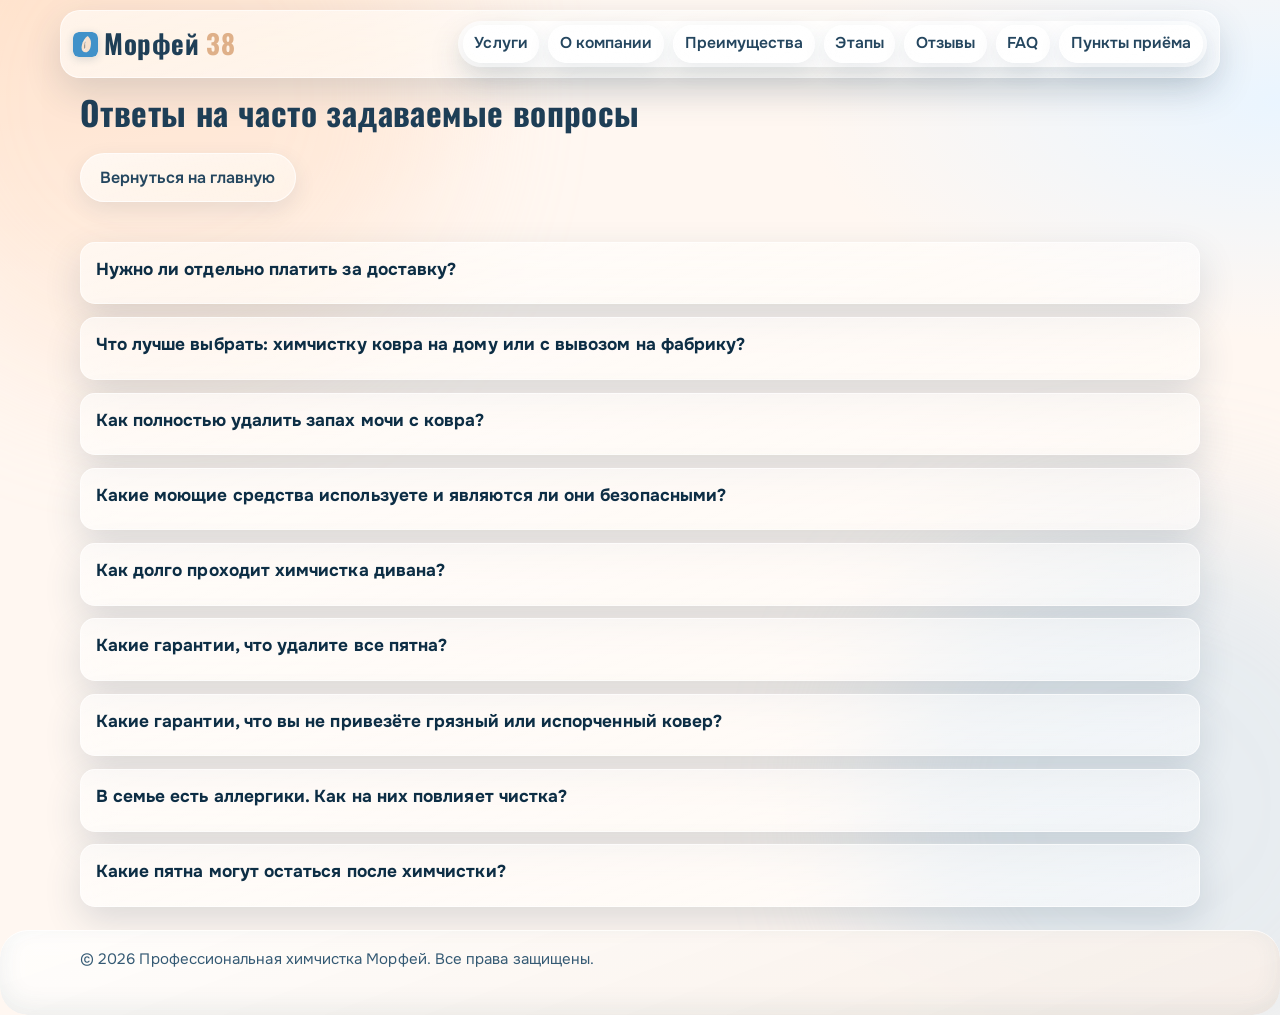
==== commit 79b69e6f: "Add files via upload" ====
--- a/faq.html
+++ b/faq.html
@@ -30,7 +30,7 @@
         <a href="index.html#stages">Этапы</a>
         <a href="index.html#reviews">Отзывы</a>
         <a href="faq.html">FAQ</a>
-        <a href="index.html#contact">Контакты</a>
+        <a href="index.html#contact">Пункты приёма</a>
       </nav>
     </div>
   </header>
@@ -44,7 +44,7 @@
       <div class="faq-list">
         <details class="card faq-item">
           <summary>Нужно ли отдельно платить за доставку?</summary>
-          <p>Да. Стоимость доставки составляет 200 ₽. Мы заберем изделие и доставим его обратно после чистки.</p>
+          <p>Да, стоимость доставки составляет 200 ₽. Мы заберем изделие и доставим его обратно после чистки.</p>
         </details>
         <details class="card faq-item">
           <summary>Что лучше выбрать: химчистку ковра на дому или с вывозом на фабрику?</summary>
@@ -60,11 +60,11 @@
         </details>
         <details class="card faq-item">
           <summary>Как долго проходит химчистка дивана?</summary>
-          <p>В среднем химчистка дивана с сушкой занимает 2-3 часа. Точное время зависит от размера, конструкции, материала и степени загрязнения.</p>
+          <p>В среднем химчистка дивана с сушкой занимает 2–3 часа. Точное время зависит от размера, конструкции, материала и степени загрязнения.</p>
         </details>
         <details class="card faq-item">
           <summary>Какие гарантии, что удалите все пятна?</summary>
-          <p>Мы используем профессиональные методы и удаляем максимум возможного, но 100% удаление всех пятен гарантировать нельзя. Особенно это касается застарелых и химически изменивших волокно пятен. Чем раньше вы обращаетесь, тем выше шанс полного удаления.</p>
+          <p>Мы используем профессиональные методы и удаляем максимум возможного, но 100% удаление всех пятен гарантировать нельзя. Особенно это касается застарелых пятен и случаев, когда загрязнение уже изменило волокно. Чем раньше вы обращаетесь, тем выше шанс полного удаления.</p>
         </details>
         <details class="card faq-item">
           <summary>Какие гарантии, что вы не привезёте грязный или испорченный ковер?</summary>
@@ -95,9 +95,10 @@
 </body>
 </html>
 
-
-
-
-
-
-
+
+
+
+
+
+
+
--- a/styles.css
+++ b/styles.css
@@ -812,7 +812,7 @@
     top: 1.1rem;
   }
 }
-
+
 
 .contact-points__hint {
   margin: 0;
@@ -1105,7 +1105,7 @@
 
 .reviews-track {
   will-change: transform;
-}
+}
 
 /* Mobile menu readability */
 @media (max-width: 920px) {
@@ -1123,7 +1123,7 @@
   .menu a:focus-visible {
     background: rgba(255, 255, 255, 0.98);
   }
-}
+}
 
 .brand-mark {
   width: 22px;
@@ -1136,7 +1136,7 @@
 .footer-brand-logo .brand-mark {
   width: 20px;
   height: 20px;
-}
+}
 
 /* Soft borderless UI */
 :root {
@@ -1279,10 +1279,10 @@
   .menu a {
     border-radius: 999px;
   }
-}
-
-
-
+}
+
+
+
 
 /* Fix text blocks + compact spacing */
 .section {
@@ -1336,7 +1336,7 @@
     padding: 0.78rem 0.84rem;
     border-radius: 16px;
   }
-}
+}
 
 /* Contact list compact spacing */
 .contact-points h3 {
@@ -1363,7 +1363,7 @@
 .pickup-item small {
   margin-top: 0.12rem;
   line-height: 1.3;
-}
+}
 
 /* Global compact typography */
 body {
@@ -1408,7 +1408,7 @@
 ol {
   margin-top: 0.3rem;
   margin-bottom: 0;
-}
+}
 
 /* Global compact blocks */
 .card,
@@ -1451,7 +1451,7 @@
   .section {
     padding: 0.55rem 0 0.95rem !important;
   }
-}
+}
 
 /* Hard fix: remove large paragraph gaps everywhere */
 .about-box,
@@ -1492,7 +1492,7 @@
 .contact-main p + p,
 .contact-points p + p {
   margin-top: 0.22rem !important;
-}
+}
 
 /* Compact request form spacing */
 #request-form {
@@ -1563,7 +1563,7 @@
   #request-form textarea {
     padding: 0.46rem 0.56rem !important;
   }
-}
+}
 
 /* Typography boost + stronger FAQ contrast */
 :root {
@@ -1647,7 +1647,7 @@
   .privacy-content {
     font-size: 0.95rem !important;
   }
-}
+}
 
 /* FINAL readability override: larger blocks and text */
 body {
@@ -1774,7 +1774,7 @@
   .grid {
     gap: 0.7rem !important;
   }
-}
+}
 
 /* FINAL++ readability override */
 body {
@@ -1899,7 +1899,7 @@
     padding: 1rem 1.02rem !important;
     border-radius: 16px !important;
   }
-}
+}
 
 /* Balance override: reduce oversized text/blocks */
 body {
@@ -2011,7 +2011,7 @@
     padding: 0.72rem 0.76rem !important;
     border-radius: 14px !important;
   }
-}
+}
 
 /* Brand text bigger in header and footer */
 .header .brand {
@@ -2032,7 +2032,7 @@
   .footer-brand-logo {
     font-size: 1.42rem !important;
   }
-}
+}
 
 /* Main only: bigger small text + smaller blocks (header/footer untouched) */
 main small,
@@ -2094,7 +2094,7 @@
     padding: 0.6rem 0.68rem !important;
     border-radius: 12px !important;
   }
-}
+}
 
 /* Tighter gap between section heading and blocks */
 main .section-head {
@@ -2114,13 +2114,13 @@
 main .section-head + .faq-list,
 main .section-head + .about-box {
   margin-top: 0.08rem !important;
-}
+}
 
 /* Reviews swipe support on mobile */
 .reviews-slider,
 .reviews-viewport {
   touch-action: pan-y;
-}
+}
 
 /* Bigger block subheadings */
 main .card h3,
@@ -2156,7 +2156,7 @@
   main .faq-item summary {
     font-size: 1.12rem !important;
   }
-}
+}
 
 /* Internal block titles only */
 main .card > h3,
@@ -2189,7 +2189,7 @@
     font-size: 1.2rem !important;
     margin-bottom: 0.42rem !important;
   }
-}
+}
 
 /* Bigger body text inside blocks */
 main .card p,
@@ -2222,7 +2222,7 @@
     font-size: 1rem !important;
     line-height: 1.5 !important;
   }
-}
+}
 
 /* Larger internal block titles (extra) */
 main .card > h3,
@@ -2254,7 +2254,7 @@
     font-size: 1.3rem !important;
     line-height: 1.28 !important;
   }
-}
+}
 
 /* Compact request form design (no typography changes) */
 main .form-card#request {
@@ -2345,7 +2345,7 @@
   main #request-form textarea {
     min-height: 64px !important;
   }
-}
+}
 
 /* Fix: keep normal width, compact only by height */
 main .form-card#request {
@@ -2402,7 +2402,7 @@
     padding-top: 0.5rem !important;
     padding-bottom: 0.5rem !important;
   }
-}
+}
 
 /* === Final adaptive baseline (desktop + mobile) === */
 :root {
@@ -2596,7 +2596,7 @@
   main #request-form textarea {
     min-height: 66px !important;
   }
-}
+}
 
 /* Higher contrast for small text everywhere */
 :root {
@@ -2625,7 +2625,7 @@
 .footer-col p,
 .footer-bottom p {
   color: #2b4a61 !important;
-}
+}
 
 /* Compact hero H1 */
 .hero h1 {
@@ -2641,7 +2641,7 @@
     max-width: 15ch !important;
     margin-bottom: 0.35rem !important;
   }
-}
+}
 
 /* Hero H1 slightly larger */
 .hero h1 {
@@ -2652,7 +2652,7 @@
   .hero h1 {
     font-size: clamp(1.56rem, 6.3vw, 2.2rem) !important;
   }
-}
+}
 
 /* Hero H1 one more step larger */
 .hero h1 {
@@ -2663,7 +2663,7 @@
   .hero h1 {
     font-size: clamp(1.66rem, 6.7vw, 2.35rem) !important;
   }
-}
+}
 
 /* Hero H1 larger again */
 .hero h1 {
@@ -2674,7 +2674,7 @@
   .hero h1 {
     font-size: clamp(1.76rem, 7.1vw, 2.5rem) !important;
   }
-}
+}
 
 /* Main-only: bigger small text on all pages (header/footer untouched) */
 main small,
@@ -2713,7 +2713,7 @@
     font-size: 0.98rem !important;
     line-height: 1.48 !important;
   }
-}
+}
 
 /* Final: higher contrast for all small/supporting text */
 :root {
@@ -2744,7 +2744,7 @@
 .footer-col p,
 .footer-bottom p {
   color: #1f3f56 !important;
-}
+}
 
 /* Larger internal block titles */
 main .card > h3,
@@ -2776,7 +2776,7 @@
     font-size: 1.24rem !important;
     margin-bottom: 0.4rem !important;
   }
-}
+}
 
 /* Request form compact layout only (no typography changes) */
 main .form-card#request {
@@ -2868,7 +2868,7 @@
     min-height: 34px !important;
     padding: 0.3rem 0.5rem !important;
   }
-}
+}
 
 /* FAQ smaller text */
 #faq .faq-item > summary {
@@ -2889,4 +2889,2010 @@
   #faq .faq-item p {
     font-size: 0.88rem !important;
   }
+}
+
+/* Reviews: arrows inside cards + auto height */
+.reviews-slider {
+  grid-template-columns: 1fr !important;
+}
+
+#reviews-prev,
+#reviews-next {
+  display: none !important;
+}
+
+.reviews-viewport {
+  transition: height 0.35s ease;
+}
+
+.reviews-track {
+  align-items: flex-start;
+}
+
+.testimonial-card {
+  height: auto !important;
+  display: flex;
+  flex-direction: column;
+  align-items: flex-start;
+}
+
+.review-card-controls {
+  margin-top: 0.55rem;
+  display: inline-flex;
+  gap: 0.38rem;
+}
+
+.review-card-arrow {
+  width: 36px;
+  height: 36px;
+  border: 1px solid rgba(36, 70, 95, 0.22);
+  border-radius: 999px;
+  background: rgba(255, 255, 255, 0.88);
+  color: #1f4259;
+  font: inherit;
+  font-size: 1rem;
+  line-height: 1;
+  cursor: pointer;
+}
+
+.review-card-arrow:hover {
+  background: rgba(255, 255, 255, 0.98);
+}
+
+.review-card-arrow:focus-visible {
+  outline: 2px solid rgba(64, 145, 201, 0.55);
+  outline-offset: 2px;
+}
+
+@media (max-width: 920px) {
+  .review-card-arrow {
+    width: 34px;
+    height: 34px;
+  }
+}
+
+/* Contact section layout: map left, pickup points right */
+#contact .contact-grid {
+  grid-template-columns: 1.7fr 0.85fr !important;
+  align-items: start;
+}
+
+#contact .contact-grid .map-card {
+  grid-column: auto !important;
+  order: 1;
+}
+
+#contact .contact-grid .contact-points {
+  order: 2;
+}
+
+#contact .contact-grid .form-card {
+  grid-column: 1 / -1;
+  order: 3;
+}
+
+@media (max-width: 920px) {
+  #contact .contact-grid {
+    grid-template-columns: 1fr !important;
+  }
+#contact .contact-grid .contact-points {
+    order: 1;
+  }
+
+  #contact .contact-grid .map-card {
+    order: 2;
+  }
+
+  #contact .contact-grid .form-card {
+    order: 3;
+  }
+}
+
+/* Compact header width */
+.header .nav-wrap {
+  width: min(980px, 92vw) !important;
+  margin-inline: auto !important;
+}
+
+@media (max-width: 920px) {
+  .header .nav-wrap {
+    width: min(680px, 94vw) !important;
+  }
+}
+
+/* Larger brand in header and footer */
+.header .brand {
+  font-size: 2rem !important;
+}
+
+.header .brand .brand-mark {
+  width: 28px !important;
+  height: 28px !important;
+}
+
+.footer-brand-logo {
+  font-size: 1.8rem !important;
+}
+
+.footer-brand-logo .brand-mark {
+  width: 24px !important;
+  height: 24px !important;
+}
+
+@media (max-width: 920px) {
+  .header .brand {
+    font-size: 1.75rem !important;
+  }
+
+  .header .brand .brand-mark {
+    width: 24px !important;
+    height: 24px !important;
+  }
+
+  .footer-brand-logo {
+    font-size: 1.56rem !important;
+  }
+
+  .footer-brand-logo .brand-mark {
+    width: 21px !important;
+    height: 21px !important;
+  }
+}
+
+/* Revert brand text size, keep enlarged logo icon */
+.header .brand {
+  font-size: 1.75rem !important;
+}
+
+.footer-brand-logo {
+  font-size: 1.55rem !important;
+}
+
+@media (max-width: 920px) {
+  .header .brand {
+    font-size: 1.58rem !important;
+  }
+
+  .footer-brand-logo {
+    font-size: 1.42rem !important;
+  }
+}
+
+/* Reviews arrows: styled and placed in card corners */
+.testimonial-card {
+  position: relative;
+  padding-bottom: 3rem !important;
+}
+
+.review-card-controls {
+  position: absolute;
+  inset: 0;
+  pointer-events: none;
+  margin: 0;
+  display: block;
+}
+
+.review-card-arrow {
+  position: absolute;
+  pointer-events: auto;
+  width: 40px;
+  height: 40px;
+  border: 0;
+  border-radius: 999px;
+  background: linear-gradient(145deg, #4ba0d8, #2f7cb4);
+  color: #fff;
+  font: inherit;
+  font-size: 1.08rem;
+  line-height: 1;
+  box-shadow: 0 10px 20px rgba(30, 84, 122, 0.3);
+  cursor: pointer;
+  transition: transform 0.2s ease, box-shadow 0.2s ease, filter 0.2s ease;
+}
+
+.review-card-arrow--prev {
+  left: 0.72rem;
+  bottom: 0.72rem;
+}
+
+.review-card-arrow--next {
+  right: 0.72rem;
+  bottom: 0.72rem;
+}
+
+.review-card-arrow:hover {
+  transform: translateY(-2px) scale(1.03);
+  filter: brightness(1.06);
+  box-shadow: 0 14px 28px rgba(30, 84, 122, 0.36);
+}
+
+.review-card-arrow:active {
+  transform: translateY(0) scale(0.98);
+}
+
+@media (max-width: 920px) {
+  .testimonial-card {
+    padding-bottom: 2.8rem !important;
+  }
+
+  .review-card-arrow {
+    width: 36px;
+    height: 36px;
+    font-size: 1rem;
+  }
+
+  .review-card-arrow--prev {
+    left: 0.62rem;
+    bottom: 0.62rem;
+  }
+
+  .review-card-arrow--next {
+    right: 0.62rem;
+    bottom: 0.62rem;
+  }
+}
+
+/* Fix review arrows overlap */
+.testimonial-card {
+  padding-bottom: 4.2rem !important;
+}
+
+.testimonial-card p {
+  margin-bottom: 0.7rem !important;
+}
+
+.testimonial-card h3 {
+  margin-bottom: 0 !important;
+}
+
+.review-card-controls {
+  inset: auto 0 0 0;
+  height: 0;
+}
+
+.review-card-arrow--prev {
+  left: 0.9rem;
+  bottom: 0.9rem;
+}
+
+.review-card-arrow--next {
+  right: 0.9rem;
+  bottom: 0.9rem;
+}
+
+@media (max-width: 920px) {
+  .testimonial-card {
+    padding-bottom: 3.6rem !important;
+  }
+
+  .review-card-arrow--prev {
+    left: 0.62rem;
+    bottom: 0.62rem;
+  }
+
+  .review-card-arrow--next {
+    right: 0.62rem;
+    bottom: 0.62rem;
+  }
+}
+
+/* Hard fix: review controls without overlap */
+.testimonial-card {
+  position: relative;
+  display: flex;
+  flex-direction: column;
+  align-items: stretch;
+  padding-bottom: 0.9rem !important;
+}
+
+.review-card-controls {
+  position: static !important;
+  inset: auto !important;
+  height: auto !important;
+  width: 100%;
+  margin-top: 0.8rem !important;
+  display: flex !important;
+  justify-content: space-between !important;
+  align-items: center;
+  pointer-events: auto;
+}
+
+.review-card-arrow {
+  position: static !important;
+}
+
+.review-card-arrow--prev,
+.review-card-arrow--next {
+  left: auto !important;
+  right: auto !important;
+  bottom: auto !important;
+}
+
+/* Reviews controls: hover-reveal on desktop, hidden on mobile */
+@media (min-width: 921px) {
+  .testimonial-card {
+    position: relative;
+    padding-bottom: 4.2rem !important;
+  }
+
+  .review-card-controls {
+    position: absolute !important;
+    left: 0;
+    right: 0;
+    bottom: 0.8rem;
+    width: 100%;
+    padding: 0 0.9rem;
+    margin: 0 !important;
+    display: flex !important;
+    justify-content: space-between !important;
+    align-items: center;
+    opacity: 0;
+    transform: translateY(10px) scale(0.98);
+    transition: opacity 0.22s ease, transform 0.22s ease;
+    pointer-events: none;
+  }
+
+  .testimonial-card:hover .review-card-controls,
+  .testimonial-card:focus-within .review-card-controls {
+    opacity: 1;
+    transform: translateY(0) scale(1);
+    pointer-events: auto;
+  }
+
+  .review-card-arrow {
+    width: 40px;
+    height: 40px;
+  }
+}
+
+@media (max-width: 920px) {
+  .review-card-controls {
+    display: none !important;
+  }
+
+  .testimonial-card {
+    padding-bottom: 0.9rem !important;
+  }
+}
+
+/* Reviews arrows: slide from side walls, flat and compact */
+@media (min-width: 921px) {
+  .testimonial-card {
+    position: relative;
+    overflow: hidden;
+    padding-bottom: 1rem !important;
+  }
+
+  .review-card-controls {
+    position: absolute !important;
+    inset: 0 !important;
+    margin: 0 !important;
+    padding: 0 !important;
+    pointer-events: none;
+    opacity: 1 !important;
+    transform: none !important;
+  }
+
+  .review-card-arrow {
+    position: absolute !important;
+    top: 50%;
+    width: 28px;
+    height: 64px;
+    border: 0;
+    border-radius: 6px;
+    background: rgba(47, 124, 180, 0.92);
+    color: #fff;
+    box-shadow: none;
+    font-size: 1rem;
+    line-height: 1;
+    padding: 0;
+    opacity: 0;
+    pointer-events: auto;
+    transition: transform 0.2s ease, opacity 0.2s ease, background-color 0.2s ease;
+  }
+
+  .review-card-arrow--prev {
+    left: -1px !important;
+    transform: translate(-14px, -50%);
+  }
+
+  .review-card-arrow--next {
+    right: -1px !important;
+    transform: translate(14px, -50%);
+  }
+
+  .testimonial-card:hover .review-card-arrow,
+  .testimonial-card:focus-within .review-card-arrow {
+    opacity: 1;
+  }
+
+  .testimonial-card:hover .review-card-arrow--prev,
+  .testimonial-card:focus-within .review-card-arrow--prev {
+    transform: translate(0, -50%);
+  }
+
+  .testimonial-card:hover .review-card-arrow--next,
+  .testimonial-card:focus-within .review-card-arrow--next {
+    transform: translate(0, -50%);
+  }
+
+  .review-card-arrow:hover {
+    background: #256996;
+    filter: none;
+  }
+}
+
+@media (max-width: 920px) {
+  .review-card-controls,
+  .review-card-arrow {
+    display: none !important;
+  }
+}
+
+/* Review side arrows: glass style and narrower */
+@media (min-width: 921px) {
+  .review-card-arrow {
+    width: 20px !important;
+    height: 58px !important;
+    border-radius: 5px !important;
+    background: linear-gradient(165deg, rgba(255,255,255,0.62), rgba(255,255,255,0.38)) !important;
+    border: 1px solid rgba(255,255,255,0.68) !important;
+    color: #1f4a64 !important;
+    box-shadow: 0 10px 20px rgba(46, 74, 98, 0.18) !important;
+    backdrop-filter: blur(10px) saturate(130%);
+    -webkit-backdrop-filter: blur(10px) saturate(130%);
+    font-size: 0.92rem !important;
+  }
+
+  .review-card-arrow:hover {
+    background: linear-gradient(165deg, rgba(255,255,255,0.76), rgba(255,255,255,0.52)) !important;
+    border-color: rgba(255,255,255,0.82) !important;
+    color: #163f58 !important;
+    box-shadow: 0 12px 24px rgba(46, 74, 98, 0.22) !important;
+  }
+}
+
+/* Header case narrower */
+.header .nav-wrap {
+  width: min(860px, 90vw) !important;
+}
+
+@media (max-width: 920px) {
+  .header .nav-wrap {
+    width: min(620px, 92vw) !important;
+  }
+}
+
+/* Revert header case width to previous */
+.header .nav-wrap {
+  width: min(980px, 92vw) !important;
+}
+
+@media (max-width: 920px) {
+  .header .nav-wrap {
+    width: min(680px, 94vw) !important;
+  }
+}
+
+/* Header edges (corners) only */
+.header {
+  border-radius: 18px !important;
+}
+
+@media (max-width: 920px) {
+  .header {
+    border-radius: 14px !important;
+  }
+}
+
+/* Header with side offsets (not full screen width) */
+.header {
+  width: min(1120px, calc(100% - 28px)) !important;
+  margin: 8px auto 0 !important;
+  top: 8px !important;
+  border-radius: 18px !important;
+}
+
+.header .nav-wrap {
+  width: 100% !important;
+}
+
+@media (max-width: 920px) {
+  .header {
+    width: calc(100% - 16px) !important;
+    margin-top: 6px !important;
+    top: 6px !important;
+    border-radius: 14px !important;
+  }
+}
+
+/* Header inner sizing tuned for narrower header */
+.header .nav-wrap {
+  min-height: 62px !important;
+  padding: 0.36rem 0.62rem !important;
+  gap: 0.65rem !important;
+}
+
+.header .brand {
+  font-size: 1.56rem !important;
+  gap: 0.36rem !important;
+}
+
+.header .brand .brand-mark {
+  width: 23px !important;
+  height: 23px !important;
+}
+
+.header .menu {
+  gap: 0.48rem !important;
+  padding: 0.24rem !important;
+}
+
+.header .menu a {
+  font-size: 0.92rem !important;
+  padding: 0.34rem 0.56rem !important;
+}
+
+.header .nav-toggle {
+  font-size: 0.9rem !important;
+  padding: 0.4rem 0.72rem !important;
+}
+
+@media (max-width: 920px) {
+  .header .nav-wrap {
+    min-height: 58px !important;
+    padding: 0.28rem 0.5rem !important;
+    gap: 0.5rem !important;
+  }
+
+  .header .brand {
+    font-size: 1.36rem !important;
+    gap: 0.32rem !important;
+  }
+
+  .header .brand .brand-mark {
+    width: 20px !important;
+    height: 20px !important;
+  }
+
+  .header .menu {
+    width: min(250px, 90vw) !important;
+    padding: 0.56rem !important;
+    gap: 0.28rem !important;
+  }
+
+  .header .menu a {
+    font-size: 0.92rem !important;
+    padding: 0.48rem 0.6rem !important;
+  }
+
+  .header .nav-toggle {
+    font-size: 0.86rem !important;
+    padding: 0.34rem 0.62rem !important;
+  }
+}
+
+/* Header slightly larger + container adjusted to content */
+.header {
+  width: min(1160px, calc(100% - 24px)) !important;
+  margin-top: 10px !important;
+  top: 10px !important;
+  border-radius: 20px !important;
+}
+
+.header .nav-wrap {
+  min-height: 66px !important;
+  padding: 0.42rem 0.72rem !important;
+  gap: 0.78rem !important;
+}
+
+.header .brand {
+  font-size: 1.68rem !important;
+  gap: 0.42rem !important;
+}
+
+.header .brand .brand-mark {
+  width: 25px !important;
+  height: 25px !important;
+}
+
+.header .menu {
+  gap: 0.56rem !important;
+  padding: 0.28rem !important;
+}
+
+.header .menu a {
+  font-size: 0.98rem !important;
+  padding: 0.4rem 0.66rem !important;
+}
+
+.header .nav-toggle {
+  font-size: 0.94rem !important;
+  padding: 0.42rem 0.76rem !important;
+}
+
+@media (max-width: 920px) {
+  .header {
+    width: calc(100% - 14px) !important;
+    margin-top: 6px !important;
+    top: 6px !important;
+    border-radius: 15px !important;
+  }
+
+  .header .nav-wrap {
+    min-height: 60px !important;
+    padding: 0.32rem 0.56rem !important;
+    gap: 0.56rem !important;
+  }
+
+  .header .brand {
+    font-size: 1.44rem !important;
+  }
+
+  .header .brand .brand-mark {
+    width: 21px !important;
+    height: 21px !important;
+  }
+
+  .header .menu {
+    width: min(270px, 92vw) !important;
+    padding: 0.62rem !important;
+  }
+
+  .header .menu a {
+    font-size: 0.94rem !important;
+    padding: 0.5rem 0.64rem !important;
+  }
+
+  .header .nav-toggle {
+    font-size: 0.9rem !important;
+    padding: 0.36rem 0.66rem !important;
+  }
+}
+
+/* Request form: compact + richer inner UI, card height by content */
+#contact .form-card#request {
+  height: auto !important;
+  min-height: 0 !important;
+  align-self: start;
+  padding: 0.72rem 0.78rem !important;
+}
+
+#contact .contact-grid .form-card {
+  height: auto !important;
+}
+
+#request-form {
+  gap: 0.34rem !important;
+}
+
+#request-form .form-row,
+#request-form .form-row--double {
+  gap: 0.28rem !important;
+  margin: 0 !important;
+}
+
+#request-form .form-row {
+  background: linear-gradient(165deg, rgba(255,255,255,0.56), rgba(255,255,255,0.34));
+  border: 1px solid rgba(255,255,255,0.58);
+  border-radius: 12px;
+  padding: 0.36rem;
+}
+
+#request-form .form-row.form-row--double {
+  grid-template-columns: repeat(2, minmax(0, 1fr));
+}
+
+#request-form label {
+  gap: 0.14rem !important;
+}
+
+#request-form input,
+#request-form select,
+#request-form textarea {
+  min-height: 36px !important;
+  padding: 0.36rem 0.52rem !important;
+  border-radius: 10px !important;
+  background: rgba(255,255,255,0.9) !important;
+  box-shadow: inset 0 1px 0 rgba(255,255,255,0.85);
+}
+
+#request-form textarea {
+  min-height: 64px !important;
+}
+
+#request-form .extra-services {
+  padding: 0.34rem 0.4rem !important;
+  border-radius: 10px !important;
+}
+
+#request-form .extra-services__head {
+  margin-bottom: 0.18rem !important;
+}
+
+#request-form .extra-services__list {
+  gap: 0.2rem !important;
+}
+
+#request-form .extra-service-item {
+  gap: 0.22rem !important;
+}
+
+#request-form .consent {
+  gap: 0.24rem !important;
+  margin: 0 !important;
+}
+
+#request-form .btn {
+  width: 100%;
+  min-height: 38px !important;
+  margin-top: 0.12rem !important;
+  padding: 0.42rem 0.64rem !important;
+}
+
+@media (max-width: 920px) {
+  #contact .form-card#request {
+    padding: 0.62rem 0.66rem !important;
+  }
+
+  #request-form {
+    gap: 0.26rem !important;
+  }
+
+  #request-form .form-row,
+  #request-form .form-row--double {
+    gap: 0.22rem !important;
+    padding: 0.3rem;
+  }
+
+  #request-form .form-row.form-row--double {
+    grid-template-columns: 1fr;
+  }
+
+  #request-form input,
+  #request-form select {
+    min-height: 34px !important;
+    padding: 0.32rem 0.46rem !important;
+  }
+
+  #request-form textarea {
+    min-height: 58px !important;
+    padding: 0.34rem 0.46rem !important;
+  }
+}
+
+/* Request form ultra-compact fix */
+#contact .form-card#request {
+  padding: 0.5rem 0.56rem !important;
+}
+
+#request-form {
+  gap: 0.16rem !important;
+}
+
+#request-form .form-row,
+#request-form .form-row--double {
+  gap: 0.14rem !important;
+  margin: 0 !important;
+  padding: 0 !important;
+  background: transparent !important;
+  border: 0 !important;
+}
+
+#request-form label {
+  gap: 0.08rem !important;
+  margin: 0 !important;
+}
+
+#request-form input,
+#request-form select {
+  min-height: 30px !important;
+  height: 30px !important;
+  padding: 0.22rem 0.42rem !important;
+  border-radius: 8px !important;
+}
+
+#request-form textarea {
+  min-height: 48px !important;
+  padding: 0.24rem 0.42rem !important;
+  border-radius: 8px !important;
+}
+
+#request-form .extra-services {
+  padding: 0.22rem 0.28rem !important;
+  border-radius: 8px !important;
+}
+
+#request-form .extra-services__head {
+  margin-bottom: 0.08rem !important;
+}
+
+#request-form .extra-services__list,
+#request-form .extra-service-item {
+  gap: 0.14rem !important;
+}
+
+#request-form .consent {
+  gap: 0.16rem !important;
+}
+
+#request-form .btn {
+  min-height: 32px !important;
+  height: 32px !important;
+  margin-top: 0.06rem !important;
+  padding: 0.2rem 0.5rem !important;
+}
+
+@media (max-width: 920px) {
+  #contact .form-card#request {
+    padding: 0.44rem 0.48rem !important;
+  }
+
+  #request-form {
+    gap: 0.12rem !important;
+  }
+
+  #request-form .form-row,
+  #request-form .form-row--double {
+    gap: 0.1rem !important;
+  }
+
+  #request-form input,
+  #request-form select {
+    min-height: 28px !important;
+    height: 28px !important;
+    padding: 0.18rem 0.38rem !important;
+  }
+
+  #request-form textarea {
+    min-height: 44px !important;
+    padding: 0.2rem 0.38rem !important;
+  }
+
+  #request-form .btn {
+    min-height: 30px !important;
+    height: 30px !important;
+  }
+}
+
+/* Request form MAX compact (final priority) */
+#contact .form-card#request {
+  max-width: 860px !important;
+  width: 100% !important;
+  margin: 0 auto !important;
+  padding: 0.38rem 0.44rem !important;
+  border-radius: 10px !important;
+}
+
+#contact #request-form {
+  gap: 0.08rem !important;
+}
+
+#contact #request-form .form-row,
+#contact #request-form .form-row--double {
+  display: grid;
+  gap: 0.08rem !important;
+  margin: 0 !important;
+  padding: 0 !important;
+  background: transparent !important;
+  border: 0 !important;
+}
+
+#contact #request-form .form-row--double {
+  grid-template-columns: repeat(2, minmax(0, 1fr));
+}
+
+#contact #request-form label {
+  gap: 0.04rem !important;
+  margin: 0 !important;
+}
+
+#contact #request-form input,
+#contact #request-form select {
+  min-height: 26px !important;
+  height: 26px !important;
+  padding: 0.1rem 0.34rem !important;
+  border-radius: 7px !important;
+  line-height: 1.1 !important;
+}
+
+#contact #request-form textarea {
+  min-height: 40px !important;
+  height: auto !important;
+  padding: 0.12rem 0.34rem !important;
+  border-radius: 7px !important;
+  line-height: 1.15 !important;
+}
+
+#contact #request-form .extra-services {
+  padding: 0.14rem 0.2rem !important;
+  border-radius: 7px !important;
+}
+
+#contact #request-form .extra-services__head {
+  margin-bottom: 0.04rem !important;
+}
+
+#contact #request-form .extra-services__list,
+#contact #request-form .extra-service-item {
+  gap: 0.08rem !important;
+}
+
+#contact #request-form .extra-services__add,
+#contact #request-form .extra-service-remove {
+  min-height: 24px !important;
+  height: 24px !important;
+  padding: 0.08rem 0.34rem !important;
+}
+
+#contact #request-form .consent {
+  gap: 0.1rem !important;
+  margin: 0 !important;
+}
+
+#contact #request-form .consent input {
+  margin-top: 0 !important;
+}
+
+#contact #request-form .btn {
+  min-height: 28px !important;
+  height: 28px !important;
+  margin-top: 0.04rem !important;
+  padding: 0.1rem 0.44rem !important;
+}
+
+@media (max-width: 920px) {
+  #contact .form-card#request {
+    max-width: 100% !important;
+    padding: 0.34rem 0.38rem !important;
+  }
+
+  #contact #request-form .form-row--double {
+    grid-template-columns: 1fr;
+  }
+
+  #contact #request-form {
+    gap: 0.06rem !important;
+  }
+
+  #contact #request-form .form-row,
+  #contact #request-form .form-row--double {
+    gap: 0.06rem !important;
+  }
+
+  #contact #request-form input,
+  #contact #request-form select {
+    min-height: 24px !important;
+    height: 24px !important;
+  }
+
+  #contact #request-form textarea {
+    min-height: 36px !important;
+  }
+
+  #contact #request-form .btn {
+    min-height: 26px !important;
+    height: 26px !important;
+  }
+}
+
+/* Request form ultra-compact hard override */
+#contact .form-card#request {
+  max-width: 760px !important;
+  width: 100% !important;
+  margin: 0 auto !important;
+  padding: 0.24rem 0.3rem !important;
+  border-radius: 8px !important;
+}
+
+#contact .form-card#request > h3 {
+  margin: 0 0 0.16rem !important;
+}
+
+#contact .form-card#request #request-form {
+  gap: 0.04rem !important;
+}
+
+#contact .form-card#request #request-form .form-row,
+#contact .form-card#request #request-form .form-row--double {
+  gap: 0.04rem !important;
+  margin: 0 !important;
+  padding: 0 !important;
+  border: 0 !important;
+  background: transparent !important;
+}
+
+#contact .form-card#request #request-form label {
+  gap: 0.02rem !important;
+  margin: 0 !important;
+  line-height: 1.1 !important;
+}
+
+#contact .form-card#request #request-form input,
+#contact .form-card#request #request-form select {
+  min-height: 22px !important;
+  height: 22px !important;
+  padding: 0.04rem 0.28rem !important;
+  border-radius: 6px !important;
+  line-height: 1.05 !important;
+}
+
+#contact .form-card#request #request-form textarea {
+  min-height: 32px !important;
+  padding: 0.06rem 0.28rem !important;
+  border-radius: 6px !important;
+  line-height: 1.1 !important;
+}
+
+#contact .form-card#request #request-form .extra-services {
+  padding: 0.08rem 0.12rem !important;
+  border-radius: 6px !important;
+}
+
+#contact .form-card#request #request-form .extra-services__head {
+  margin: 0 0 0.02rem !important;
+}
+
+#contact .form-card#request #request-form .extra-services__list,
+#contact .form-card#request #request-form .extra-service-item {
+  gap: 0.04rem !important;
+}
+
+#contact .form-card#request #request-form .extra-services__add,
+#contact .form-card#request #request-form .extra-service-remove {
+  min-height: 20px !important;
+  height: 20px !important;
+  padding: 0 0.26rem !important;
+}
+
+#contact .form-card#request #request-form .consent {
+  gap: 0.06rem !important;
+  margin: 0 !important;
+}
+
+#contact .form-card#request #request-form .consent input {
+  margin-top: 0 !important;
+}
+
+#contact .form-card#request #request-form .btn {
+  min-height: 24px !important;
+  height: 24px !important;
+  margin-top: 0.02rem !important;
+  padding: 0.02rem 0.36rem !important;
+}
+
+@media (max-width: 920px) {
+  #contact .form-card#request {
+    max-width: 100% !important;
+    padding: 0.2rem 0.24rem !important;
+  }
+
+  #contact .form-card#request #request-form .form-row--double {
+    grid-template-columns: 1fr !important;
+  }
+
+  #contact .form-card#request #request-form input,
+  #contact .form-card#request #request-form select {
+    min-height: 20px !important;
+    height: 20px !important;
+  }
+
+  #contact .form-card#request #request-form textarea {
+    min-height: 30px !important;
+  }
+
+  #contact .form-card#request #request-form .btn {
+    min-height: 22px !important;
+    height: 22px !important;
+  }
+}
+
+/* New two-column layout blocks */
+.about-request-grid {
+  grid-template-columns: 1fr 1fr;
+  align-items: start;
+  gap: 0.8rem !important;
+}
+
+.about-request-grid .about-col {
+  height: auto !important;
+}
+
+.about-request-grid .about-col .about-box {
+  border: 0;
+  background: transparent;
+  box-shadow: none;
+  padding: 0;
+  margin: 0;
+}
+
+.about-request-grid .form-card {
+  height: auto !important;
+  align-self: start;
+}
+
+.process-grid {
+  grid-template-columns: 1fr 1fr;
+  align-items: start;
+  gap: 0.8rem !important;
+}
+
+.process-col {
+  height: 100%;
+}
+
+.process-inner-grid {
+  margin-top: 0.4rem;
+  gap: 0.5rem !important;
+}
+
+.process-inner-grid .card {
+  height: auto;
+}
+
+.stages-inner-grid .step-card {
+  gap: 0.3rem;
+}
+
+@media (max-width: 920px) {
+  .about-request-grid,
+  .process-grid {
+    grid-template-columns: 1fr;
+    gap: 0.6rem !important;
+  }
+
+  .process-inner-grid {
+    gap: 0.42rem !important;
+  }
+}
+
+
+
+
+
+
+
+
+
+/* Contact map larger and balanced with pickup list */
+#contact .contact-grid {
+  grid-template-columns: 1.85fr 1fr !important;
+  align-items: stretch !important;
+}
+
+#contact .map-card,
+#contact .contact-points {
+  height: 100%;
+}
+
+#contact .map-card {
+  display: flex;
+  flex-direction: column;
+}
+
+#contact .map-card h3 {
+  padding-bottom: 0.5rem;
+}
+
+#contact .map-frame {
+  flex: 1;
+  width: 100%;
+  min-height: 520px !important;
+  height: 520px !important;
+  margin-top: 0 !important;
+}
+
+@media (max-width: 920px) {
+  #contact .contact-grid {
+    grid-template-columns: 1fr !important;
+    align-items: start !important;
+  }
+
+  #contact .map-frame {
+    min-height: 360px !important;
+    height: 360px !important;
+  }
+}
+
+/* Request page layout: image left, form right */
+.request-page #contact .request-layout {
+  grid-template-columns: 1.15fr 1fr;
+  align-items: stretch;
+  gap: 0.75rem !important;
+}
+
+.request-page #contact .request-visual {
+  position: relative;
+  overflow: hidden;
+  min-height: 560px;
+  padding: 0 !important;
+  border-radius: 16px !important;
+}
+
+.request-page #contact .request-visual img {
+  width: 100%;
+  height: 100%;
+  object-fit: cover;
+  display: block;
+}
+
+.request-page #contact .request-visual__overlay {
+  position: absolute;
+  left: 0;
+  right: 0;
+  bottom: 0;
+  padding: 0.9rem;
+  background: linear-gradient(180deg, rgba(16, 44, 65, 0) 0%, rgba(16, 44, 65, 0.72) 76%, rgba(16, 44, 65, 0.84) 100%);
+  color: #fff;
+}
+
+.request-page #contact .request-visual__overlay h3 {
+  margin: 0 0 0.24rem !important;
+  font-size: 1.28rem !important;
+  line-height: 1.2 !important;
+  color: #fff !important;
+}
+
+.request-page #contact .request-visual__overlay p {
+  margin: 0 !important;
+  color: rgba(255,255,255,0.95) !important;
+}
+
+/* Restore comfortable form sizing on request page */
+.request-page #contact .form-card#request {
+  max-width: none !important;
+  margin: 0 !important;
+  padding: 0.78rem 0.84rem !important;
+  border-radius: 14px !important;
+  align-self: stretch;
+}
+
+.request-page #contact .form-card#request > h3 {
+  margin: 0 0 0.46rem !important;
+}
+
+.request-page #contact #request-form {
+  gap: 0.44rem !important;
+}
+
+.request-page #contact #request-form .form-row,
+.request-page #contact #request-form .form-row--double {
+  gap: 0.34rem !important;
+  padding: 0 !important;
+  border: 0 !important;
+  background: transparent !important;
+}
+
+.request-page #contact #request-form label {
+  gap: 0.14rem !important;
+}
+
+.request-page #contact #request-form input,
+.request-page #contact #request-form select {
+  min-height: 38px !important;
+  height: 38px !important;
+  padding: 0.34rem 0.56rem !important;
+  border-radius: 10px !important;
+}
+
+.request-page #contact #request-form textarea {
+  min-height: 82px !important;
+  padding: 0.4rem 0.56rem !important;
+  border-radius: 10px !important;
+}
+
+.request-page #contact #request-form .extra-services {
+  padding: 0.38rem 0.46rem !important;
+  border-radius: 10px !important;
+}
+
+.request-page #contact #request-form .extra-services__head {
+  margin-bottom: 0.2rem !important;
+}
+
+.request-page #contact #request-form .extra-services__list,
+.request-page #contact #request-form .extra-service-item {
+  gap: 0.26rem !important;
+}
+
+.request-page #contact #request-form .extra-services__add,
+.request-page #contact #request-form .extra-service-remove {
+  min-height: 30px !important;
+  height: 30px !important;
+}
+
+.request-page #contact #request-form .consent {
+  gap: 0.32rem !important;
+}
+
+.request-page #contact #request-form .btn {
+  min-height: 40px !important;
+  height: 40px !important;
+  margin-top: 0.2rem !important;
+}
+
+@media (max-width: 1024px) {
+  .request-page #contact .request-layout {
+    grid-template-columns: 1fr;
+  }
+
+  .request-page #contact .request-visual {
+    min-height: 300px;
+  }
+}
+
+@media (max-width: 920px) {
+  .request-page #contact .request-visual {
+    min-height: 240px;
+  }
+
+  .request-page #contact .form-card#request {
+    padding: 0.66rem 0.72rem !important;
+  }
+
+  .request-page #contact #request-form {
+    gap: 0.34rem !important;
+  }
+
+  .request-page #contact #request-form .form-row,
+  .request-page #contact #request-form .form-row--double {
+    gap: 0.24rem !important;
+  }
+
+  .request-page #contact #request-form .form-row--double {
+    grid-template-columns: 1fr !important;
+  }
+
+  .request-page #contact #request-form input,
+  .request-page #contact #request-form select {
+    min-height: 36px !important;
+    height: 36px !important;
+  }
+
+  .request-page #contact #request-form textarea {
+    min-height: 72px !important;
+  }
+}
+
+/* Request page polish */
+.request-page #contact .section-head {
+  margin-bottom: 0.2rem;
+}
+
+.request-page #contact .section-head h2 {
+  margin-bottom: 0.2rem;
+}
+
+.request-page #contact .section-head p {
+  margin: 0.15rem 0 0.7rem;
+}
+
+.request-page #contact .form-intro {
+  margin: 0 0 0.55rem;
+  color: var(--muted);
+  font-size: 0.96rem;
+  line-height: 1.35;
+}
+
+.request-page #contact .request-benefits {
+  display: flex;
+  flex-wrap: wrap;
+  gap: 0.36rem;
+  margin: 0 0 0.6rem;
+}
+
+.request-page #contact .request-benefits span {
+  display: inline-flex;
+  align-items: center;
+  min-height: 28px;
+  padding: 0.1rem 0.62rem;
+  border-radius: 999px;
+  font-size: 0.83rem;
+  font-weight: 600;
+  color: var(--accent-dark);
+  background: linear-gradient(180deg, rgba(255,255,255,0.95), rgba(255,247,241,0.85));
+  border: 1px solid rgba(223, 176, 137, 0.55);
+}
+
+.request-page #contact .form-card#request > h3 {
+  margin-bottom: 0.28rem !important;
+}
+
+.request-page #contact #request-form {
+  gap: 0.5rem !important;
+}
+
+.request-page #contact #request-form input,
+.request-page #contact #request-form select {
+  min-height: 40px !important;
+  height: 40px !important;
+}
+
+.request-page #contact #request-form .btn {
+  min-height: 42px !important;
+  height: 42px !important;
+}
+
+@media (max-width: 920px) {
+  .request-page #contact .request-benefits {
+    margin-bottom: 0.45rem;
+    gap: 0.28rem;
+  }
+
+  .request-page #contact .request-benefits span {
+    min-height: 26px;
+    font-size: 0.8rem;
+  }
+
+  .request-page #contact .form-intro {
+    font-size: 0.92rem;
+  }
+}
+
+/* Request section as single unified block */
+.request-page #contact .request-shell {
+  padding: 0.72rem !important;
+  border-radius: 20px !important;
+}
+
+.request-page #contact .request-shell .request-layout {
+  gap: 0.62rem !important;
+}
+
+.request-page #contact .request-layout .form-card {
+  grid-column: auto !important;
+}
+
+.request-page #contact .request-shell .request-visual {
+  border: 1px solid rgba(241, 219, 200, 0.9);
+  border-radius: 14px !important;
+}
+
+.request-page #contact .request-shell .form-card {
+  background: transparent !important;
+  border: 0 !important;
+  box-shadow: none !important;
+}
+
+@media (max-width: 1024px) {
+  .request-page #contact .request-shell {
+    padding: 0.62rem !important;
+  }
+}
+
+/* About section visual block */
+.about-request-grid .about-visual {
+  position: relative;
+  overflow: hidden;
+  min-height: 360px;
+  padding: 0 !important;
+  border-radius: 16px !important;
+}
+
+.about-request-grid .about-visual img {
+  width: 100%;
+  height: 100%;
+  object-fit: cover;
+  display: block;
+}
+
+.about-request-grid .about-visual__overlay {
+  position: absolute;
+  left: 0;
+  right: 0;
+  bottom: 0;
+  padding: 0.9rem;
+  background: linear-gradient(180deg, rgba(15, 42, 61, 0.04) 0%, rgba(15, 42, 61, 0.72) 74%, rgba(15, 42, 61, 0.86) 100%);
+  color: #fff;
+}
+
+.about-request-grid .about-visual__overlay h3 {
+  margin: 0 0 0.2rem;
+  color: #fff !important;
+  font-size: 1.28rem;
+  line-height: 1.15;
+}
+
+.about-request-grid .about-visual__overlay p {
+  margin: 0;
+  color: rgba(255, 255, 255, 0.96) !important;
+}
+
+@media (max-width: 920px) {
+  .about-request-grid .about-visual {
+    min-height: 240px;
+  }
+}
+
+/* About shell aligned with request section style */
+.about-shell .about-col {
+  background: transparent !important;
+  border: 0 !important;
+  box-shadow: none !important;
+  padding: 0.78rem !important;
+}
+
+.about-shell .about-col .about-box {
+  background: transparent !important;
+  border: 0 !important;
+  box-shadow: none !important;
+  padding: 0 !important;
+  margin: 0 !important;
+}
+
+.about-shell .about-visual {
+  border: 1px solid rgba(241, 219, 200, 0.9);
+  border-radius: 14px !important;
+}
+
+
+
+/* Hero optimized (single source of truth) */
+.hero.container.reveal {
+  width: min(1240px, 95vw);
+  padding-top: 7.2rem;
+  padding-bottom: 4.2rem;
+  text-align: center;
+}
+
+.hero.container.reveal .hero-heading {
+  text-align: center;
+}
+
+.hero.container.reveal .hero-heading .kicker {
+  font-size: clamp(2.3rem, 3.9vw, 3.2rem);
+  font-weight: 700;
+  line-height: 1.12;
+  letter-spacing: 0.01em;
+  text-transform: none;
+  margin: 0 auto 0.62rem;
+  max-width: 32ch;
+}
+
+.hero.container.reveal .hero-heading h1,
+.hero.container.reveal .lead {
+  font-family: "Onest", sans-serif;
+  color: var(--text);
+  font-size: clamp(0.96rem, 1.25vw, 1.08rem);
+  font-weight: 500;
+  line-height: 1.46;
+  letter-spacing: 0;
+  text-align: center;
+  margin-left: auto;
+  margin-right: auto;
+  max-width: 58ch;
+}
+
+.hero.container.reveal .hero-heading h1 {
+  margin-top: 0;
+  margin-bottom: 0.46rem;
+}
+
+.hero.container.reveal .lead {
+  margin-top: 0.68rem;
+}
+
+.hero.container.reveal .hero-actions {
+  justify-content: center;
+  gap: 0.95rem;
+  margin-top: 1.8rem;
+}
+
+.hero.container.reveal .hero-actions .btn {
+  min-height: 46px;
+  padding: 0.78rem 1.28rem;
+}
+
+@media (max-width: 920px) {
+  .hero.container.reveal {
+    width: min(1120px, 94vw);
+    padding-top: 5.2rem;
+    padding-bottom: 3.2rem;
+  }
+
+  .hero.container.reveal .hero-heading .kicker {
+    max-width: 24ch;
+  }
+
+  .hero.container.reveal .hero-heading h1 {
+    max-width: 19ch;
+  }
+
+  .hero.container.reveal .lead {
+    max-width: 44ch;
+  }
 }
+
+/* Final typography tuning */
+main {
+  font-size: 16px;
+}
+
+main .section-head h2 {
+  font-size: clamp(1.85rem, 2.7vw, 2.45rem);
+  line-height: 1.16;
+}
+
+main .section-head p {
+  font-size: clamp(1rem, 1.2vw, 1.08rem);
+  line-height: 1.5;
+  color: var(--muted);
+}
+
+main .card h3,
+main .faq-item summary {
+  font-size: clamp(1.2rem, 1.7vw, 1.38rem);
+  line-height: 1.24;
+}
+
+main .card p,
+main .card li,
+main .pickup-item,
+main .pickup-item small {
+  font-size: clamp(0.98rem, 1.15vw, 1.06rem);
+  line-height: 1.52;
+}
+
+main .lead {
+  font-size: clamp(1rem, 1.2vw, 1.1rem);
+  line-height: 1.52;
+}
+
+main label,
+main input,
+main select,
+main textarea,
+main button {
+  font-size: 0.98rem;
+  line-height: 1.35;
+}
+
+@media (max-width: 920px) {
+  main .section-head h2 {
+    font-size: clamp(1.6rem, 7vw, 2rem);
+  }
+
+  main .card h3,
+  main .faq-item summary {
+    font-size: clamp(1.08rem, 5.2vw, 1.24rem);
+  }
+
+  main .card p,
+  main .card li,
+  main .pickup-item,
+  main .pickup-item small,
+  main .lead {
+    font-size: clamp(0.95rem, 4vw, 1.02rem);
+  }
+}
+
+/* Hero kicker very large */
+.hero.container.reveal .hero-heading .kicker {
+  font-size: clamp(2.9rem, 5.4vw, 4.4rem) !important;
+  line-height: 1.08 !important;
+}
+
+/* Hero kicker desktop/mobile split */
+.hero.container.reveal .hero-heading .kicker {
+  font-size: clamp(3.2rem, 5.8vw, 4.8rem) !important;
+  line-height: 1.06 !important;
+}
+
+@media (max-width: 920px) {
+  .hero.container.reveal .hero-heading .kicker {
+    font-size: clamp(2rem, 8.2vw, 2.8rem) !important;
+    line-height: 1.1 !important;
+  }
+}
+
+/* Hero title wider */
+.hero.container.reveal .hero-heading h1 {
+  max-width: 34ch !important;
+}
+
+/* Airy typography across the site */
+html {
+  text-rendering: optimizeLegibility;
+  -webkit-font-smoothing: antialiased;
+}
+
+body {
+  line-height: 1.64;
+  letter-spacing: 0.004em;
+}
+
+h1, h2, h3 {
+  line-height: 1.2;
+  letter-spacing: 0.012em;
+}
+
+main .section {
+  padding-top: 2rem;
+  padding-bottom: 3.6rem;
+}
+
+main .section-head h2 {
+  margin-bottom: 0.5rem;
+}
+
+main .section-head p {
+  margin-top: 0.5rem;
+  margin-bottom: 1.35rem;
+}
+
+main .card {
+  padding: 1.25rem;
+}
+
+main .card h3 {
+  margin-bottom: 0.72rem;
+}
+
+main p + p {
+  margin-top: 0.8rem;
+}
+
+main .card ul {
+  margin-top: 0.7rem;
+}
+
+main .card li + li {
+  margin-top: 0.24rem;
+}
+
+main label {
+  line-height: 1.4;
+}
+
+main input,
+main select,
+main textarea {
+  line-height: 1.4;
+}
+
+main .faq-item summary {
+  line-height: 1.34;
+  padding-top: 0.12rem;
+  padding-bottom: 0.12rem;
+}
+
+footer p,
+footer a {
+  line-height: 1.55;
+}
+
+@media (max-width: 920px) {
+  body {
+    line-height: 1.6;
+  }
+
+  main .section {
+    padding-top: 1.5rem;
+    padding-bottom: 2.7rem;
+  }
+
+  main .card {
+    padding: 1.05rem;
+  }
+
+  main p + p {
+    margin-top: 0.66rem;
+  }
+}
+
+/* Global glass effect theme */
+:root {
+  --glass-bg: rgba(255, 255, 255, 0.46);
+  --glass-strong: rgba(255, 255, 255, 0.6);
+  --glass-line: rgba(255, 255, 255, 0.62);
+  --glass-shadow: 0 14px 36px rgba(39, 70, 95, 0.16);
+}
+
+.header,
+.footer-shell,
+.card,
+.map-card,
+.contact-points,
+.request-shell,
+.about-shell {
+  background: linear-gradient(160deg, var(--glass-strong), var(--glass-bg)) !important;
+  backdrop-filter: blur(16px) saturate(135%);
+  -webkit-backdrop-filter: blur(16px) saturate(135%);
+  border: 1px solid var(--glass-line) !important;
+  box-shadow: var(--glass-shadow) !important;
+}
+
+.menu a,
+.nav-toggle,
+.btn-light,
+.pickup-item,
+.reviews-dot,
+.reviews-arrow,
+.review-card-arrow,
+.extra-services,
+.extra-services__add,
+.extra-service-remove,
+input,
+select,
+textarea {
+  background: linear-gradient(160deg, rgba(255,255,255,0.7), rgba(255,255,255,0.42)) !important;
+  border: 1px solid rgba(255,255,255,0.7) !important;
+  backdrop-filter: blur(12px) saturate(135%);
+  -webkit-backdrop-filter: blur(12px) saturate(135%);
+  box-shadow: 0 8px 22px rgba(41, 73, 99, 0.1);
+}
+
+.menu a:hover,
+.btn-light:hover,
+.pickup-item:hover,
+.review-card-arrow:hover,
+.nav-toggle:hover {
+  background: linear-gradient(160deg, rgba(255,255,255,0.86), rgba(255,255,255,0.58)) !important;
+}
+
+.about-visual,
+.request-visual,
+.service-card {
+  border: 1px solid rgba(255, 255, 255, 0.72) !important;
+  box-shadow: 0 12px 28px rgba(36, 68, 93, 0.16) !important;
+}
+
+@media (max-width: 920px) {
+  .menu {
+    background: linear-gradient(165deg, rgba(255,255,255,0.92), rgba(246,252,255,0.82)) !important;
+    border: 1px solid rgba(255,255,255,0.8) !important;
+    backdrop-filter: blur(14px) saturate(130%);
+    -webkit-backdrop-filter: blur(14px) saturate(130%);
+  }
+}
+
+/* Footer fix after global glass theme */
+.footer {
+  background: linear-gradient(180deg, rgba(255, 245, 236, 0.9), rgba(255, 240, 229, 0.95)) !important;
+  border-top: 1px solid rgba(223, 176, 137, 0.5) !important;
+}
+
+.footer-shell {
+  background: transparent !important;
+  border: 0 !important;
+  box-shadow: none !important;
+  backdrop-filter: none !important;
+  -webkit-backdrop-filter: none !important;
+  padding-top: 1.1rem !important;
+  padding-bottom: 0.9rem !important;
+}
+
+.footer-top,
+.footer-bottom {
+  background: transparent !important;
+}
+
+.footer-social__list a {
+  background: rgba(255, 255, 255, 0.76) !important;
+  border: 1px solid rgba(255, 255, 255, 0.85) !important;
+}
+
+@media (max-width: 920px) {
+  .footer-shell {
+    padding-top: 0.9rem !important;
+    padding-bottom: 0.8rem !important;
+  }
+}
+
+/* Footer dense glass variant */
+.footer {
+  background: linear-gradient(160deg, rgba(255,255,255,0.82), rgba(248,238,230,0.88)) !important;
+  backdrop-filter: blur(14px) saturate(125%);
+  -webkit-backdrop-filter: blur(14px) saturate(125%);
+  border-top: 1px solid rgba(255,255,255,0.72) !important;
+  box-shadow: 0 -8px 24px rgba(43, 71, 94, 0.08) inset;
+}
+
+.footer-shell {
+  background: transparent !important;
+  border: 0 !important;
+  box-shadow: none !important;
+}
+
+.footer-top {
+  border-bottom: 1px solid rgba(255,255,255,0.62) !important;
+}
+
+.footer-col p,
+.footer-bottom p,
+.footer-col a {
+  color: #355a74 !important;
+}
+
+/* Mobile portrait + landscape hardening */
+@media (max-width: 920px) {
+  .container {
+    width: min(1120px, calc(100% - 20px)) !important;
+  }
+
+  .hero.container.reveal {
+    width: calc(100% - 20px) !important;
+    padding-top: 4.6rem !important;
+    padding-bottom: 2.3rem !important;
+  }
+
+  .hero.container.reveal .hero-actions {
+    width: 100%;
+    gap: 0.62rem !important;
+  }
+
+  .hero.container.reveal .hero-actions .btn {
+    width: 100%;
+    min-height: 44px !important;
+  }
+
+  .about-request-grid,
+  .advantages-grid,
+  .stages-grid,
+  .contact-grid,
+  .services-grid,
+  .process-grid {
+    grid-template-columns: 1fr !important;
+  }
+
+  #contact .map-frame {
+    min-height: 320px !important;
+    height: 320px !important;
+  }
+
+  .footer-top {
+    grid-template-columns: 1fr !important;
+    gap: 0.75rem !important;
+  }
+
+  .back-to-top {
+    right: 0.7rem;
+    bottom: 0.7rem;
+    width: 44px;
+    height: 44px;
+  }
+}
+
+@media (max-width: 920px) and (orientation: landscape) {
+  .header {
+    position: sticky;
+  }
+
+  .nav-wrap {
+    min-height: 58px;
+  }
+
+  .menu {
+    top: 56px !important;
+    max-height: calc(100vh - 70px);
+    overflow-y: auto;
+  }
+
+  .hero.container.reveal {
+    padding-top: 3.4rem !important;
+    padding-bottom: 1.7rem !important;
+  }
+
+  .hero.container.reveal .hero-heading .kicker {
+    font-size: clamp(1.5rem, 4.8vw, 2.1rem) !important;
+    max-width: 40ch !important;
+  }
+
+  .hero.container.reveal .hero-heading h1 {
+    max-width: 44ch !important;
+  }
+
+  .hero.container.reveal .hero-actions {
+    flex-direction: row;
+    flex-wrap: wrap;
+  }
+
+  .hero.container.reveal .hero-actions .btn {
+    width: auto;
+    min-width: 220px;
+  }
+
+  #contact .map-frame {
+    min-height: 260px !important;
+    height: 260px !important;
+  }
+}
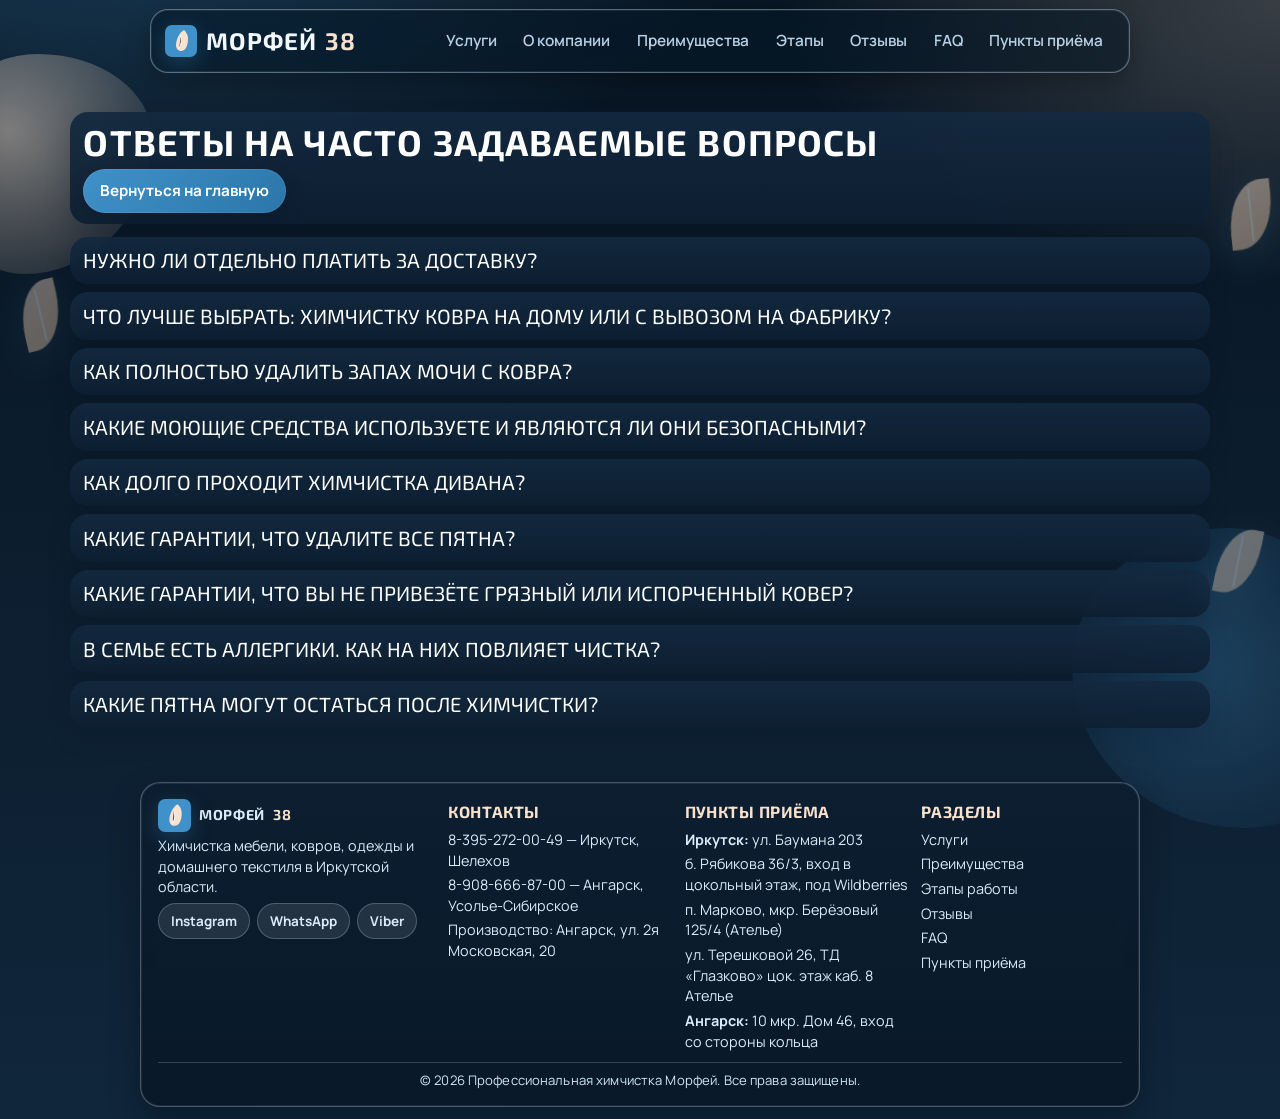
==== commit b0729360: "Add files via upload" ====
--- a/faq.html
+++ b/faq.html
@@ -12,7 +12,7 @@
   <meta name="description" content="Ответы на частые вопросы о химчистке Морфей.">
   <link rel="preconnect" href="https://fonts.googleapis.com">
   <link rel="preconnect" href="https://fonts.gstatic.com" crossorigin>
-  <link href="https://fonts.googleapis.com/css2?family=Oswald:wght@400;500;700&family=Onest:wght@400;500;600;700&display=swap" rel="stylesheet">
+  <link href="https://fonts.googleapis.com/css2?family=Exo+2:wght@500;600;700&family=Manrope:wght@400;500;600;700&display=swap" rel="stylesheet">
   <link rel="stylesheet" href="styles.css">
 </head>
 <body>
@@ -21,8 +21,9 @@
 
   <header class="header" id="top">
     <div class="container nav-wrap">
-      <a class="brand" href="index.html#top"><img class="brand-mark" src="logo.svg" alt="" aria-hidden="true">Морфей<span>38</span></a>
-      <button class="nav-toggle" aria-expanded="false" aria-controls="menu" aria-label="Открыть меню">Меню</button>
+      <a class="brand" href="index.html#top"><img class="brand-mark" src="logo.svg" alt="" aria-hidden="true">Морфей<span>38</span></a>
+      
+      <button class="nav-toggle" type="button" aria-expanded="false" aria-controls="menu">Меню</button>
       <nav class="menu" id="menu">
         <a href="services.html">Услуги</a>
         <a href="index.html#about">О компании</a>
@@ -80,25 +81,65 @@
         </details>
       </div>
     </section>
-  </main>
-
+  </main>
   <footer class="footer">
     <div class="container footer-shell">
+      <div class="footer-top">
+        <div class="footer-col footer-col--brand">
+          <a class="brand footer-brand-logo" href="index.html#top"><img class="brand-mark" src="logo.svg" alt="" aria-hidden="true"> Морфей <span>38</span></a>
+          <p>Химчистка мебели, ковров, одежды и домашнего текстиля в Иркутской области.</p>
+          <div class="footer-social__list">
+            <a class="social-link" href="https://instagram.com/morfey38?utm_medium=copy_link" target="_blank" rel="noopener noreferrer" aria-label="Instagram">
+              <span>Instagram</span>
+            </a>
+            <a class="social-link" href="https://wa.me/+79086668700" target="_blank" rel="noopener noreferrer" aria-label="WhatsApp">
+              <span>WhatsApp</span>
+            </a>
+            <a class="social-link" href="viber://add?number=79086668700" aria-label="Viber">
+              <span>Viber</span>
+            </a>
+          </div>
+        </div>
+
+        <div class="footer-col">
+          <h3>Контакты</h3>
+          <p><a href="tel:+73952720049">8-395-272-00-49</a> — Иркутск, Шелехов</p>
+          <p><a href="tel:+79086668700">8-908-666-87-00</a> — Ангарск, Усолье-Сибирское</p>
+          <p>Производство: Ангарск, ул. 2я Московская, 20</p>
+        </div>
+
+        <div class="footer-col">
+          <h3>Пункты приёма</h3>
+          <p><strong>Иркутск:</strong> ул. Баумана 203</p>
+          <p>б. Рябикова 36/3, вход в цокольный этаж, под Wildberries</p>
+          <p>п. Марково, мкр. Берёзовый 125/4 (Ателье)</p>
+          <p>ул. Терешковой 26, ТД «Глазково» цок. этаж каб. 8 Ателье</p>
+          <p><strong>Ангарск:</strong> 10 мкр. Дом 46, вход со стороны кольца</p>
+        </div>
+
+        <div class="footer-col">
+          <h3>Разделы</h3>
+          <a href="services.html">Услуги</a>
+          <a href="index.html#advantages">Преимущества</a>
+          <a href="index.html#stages">Этапы работы</a>
+          <a href="index.html#reviews">Отзывы</a>
+          <a href="faq.html">FAQ</a>
+          <a href="index.html#contact">Пункты приёма</a>
+        </div>
+      </div>
+
       <div class="footer-bottom">
         <p>© <span id="year"></span> Профессиональная химчистка Морфей. Все права защищены.</p>
       </div>
     </div>
-  </footer>
-
-  <button class="back-to-top" id="back-to-top" type="button" aria-label="Наверх">↑</button>
+  </footer>
+<button class="back-to-top" id="back-to-top" type="button" aria-label="Наверх">↑</button>
   <script src="script.js" defer></script>
 </body>
-</html>
-
-
-
-
-
-
-
-
+</html>
+
+
+
+
+
+
--- a/styles.css
+++ b/styles.css
@@ -1,13 +1,22 @@
-﻿:root {
-  --bg: #fff7f1;
-  --surface: #ffffff;
-  --text: #355f7e;
-  --muted: #6f8ea3;
-  --accent: #4091c9;
-  --accent-dark: #2e6f9a;
-  --accent-soft: #dfb089;
-  --line: #f0d8c4;
-  --shadow: 0 16px 38px rgba(82, 97, 116, 0.14);
+:root {
+  --bg: #081522;
+  --bg-soft: #10263b;
+  --panel: #0d1f33;
+  --panel-soft: #142e47;
+  --surface: #0f2338;
+  --surface-muted: #162f49;
+  --text: #f1f8ff;
+  --text-soft: #b8d0e4;
+  --primary: #4091c9;
+  --primary-dark: #2b76a9;
+  --accent-feather: #f8e1cd;
+  --accent-feather-dark: #e8c3a1;
+  --border: rgba(196, 222, 244, 0.72);
+  --shadow: 0 14px 30px rgba(0, 0, 0, 0.42);
+  --radius-lg: 22px;
+  --radius-md: 16px;
+  --radius-sm: 12px;
+  --container: 1140px;
 }
 
 * {
@@ -25,19 +34,14 @@
 }
 
 body {
-  font-family: "Onest", sans-serif;
+  min-width: 320px;
+  font-family: 'Manrope', system-ui, -apple-system, 'Segoe UI', sans-serif;
   color: var(--text);
-  background: radial-gradient(1100px 500px at 0% 0%, #ffe9d8 0%, rgba(255, 247, 241, 0) 55%), radial-gradient(800px 400px at 100% 10%, #eaf5ff 0%, rgba(255, 247, 241, 0) 60%), var(--bg);
   line-height: 1.55;
-  overflow-x: hidden;
-}
-
-h1,
-h2,
-h3,
-.brand {
-  font-family: "Oswald", sans-serif;
-  letter-spacing: 0.02em;
+  background:
+    radial-gradient(1000px 500px at 10% -10%, rgba(64, 145, 201, 0.33), transparent 64%),
+    radial-gradient(760px 420px at 100% 0%, rgba(248, 225, 205, 0.2), transparent 66%),
+    linear-gradient(180deg, var(--bg) 0%, var(--bg-soft) 100%);
 }
 
 a {
@@ -45,40 +49,50 @@
   text-decoration: none;
 }
 
-.container {
-  width: min(1120px, 92vw);
-  margin: 0 auto;
+a:hover {
+  color: var(--accent-feather);
+}
+
+img {
+  display: block;
+  max-width: 100%;
 }
 
 .bg-layer {
   position: fixed;
-  z-index: -2;
-  width: 36rem;
-  height: 36rem;
-  border-radius: 50%;
-  filter: blur(70px);
-  opacity: 0.35;
+  pointer-events: none;
+  z-index: -1;
 }
 
 .bg-layer--one {
-  background: #ffd8bb;
-  top: -12rem;
-  left: -8rem;
+  width: 220px;
+  height: 220px;
+  top: 6vh;
+  left: -68px;
+  border-radius: 48% 52% 58% 42% / 48% 38% 62% 52%;
+  background: radial-gradient(circle at 35% 35%, rgba(248, 225, 205, 0.48), rgba(248, 225, 205, 0));
 }
 
 .bg-layer--two {
-  background: #bcd9ef;
-  right: -10rem;
-  bottom: -12rem;
+  width: 300px;
+  height: 300px;
+  right: -92px;
+  bottom: 8vh;
+  border-radius: 52% 48% 42% 58% / 46% 58% 42% 54%;
+  background: radial-gradient(circle at 45% 45%, rgba(64, 145, 201, 0.3), rgba(64, 145, 201, 0));
+}
+
+.container {
+  width: min(var(--container), calc(100% - 2.2rem));
+  margin-inline: auto;
 }
 
 .header {
   position: sticky;
   top: 0;
-  z-index: 20;
-  backdrop-filter: blur(14px);
-  background: rgba(255, 247, 241, 0.88);
-  border-bottom: 1px solid rgba(223, 176, 137, 0.45);
+  z-index: 60;
+  padding: 0.7rem 0 0.4rem;
+  backdrop-filter: blur(6px) saturate(120%);
 }
 
 .nav-wrap {
@@ -86,573 +100,838 @@
   display: flex;
   align-items: center;
   justify-content: space-between;
-  gap: 1rem;
-  min-height: 72px;
+  gap: 0.9rem;
+  padding: 0.7rem 0.88rem;
+  border: 1px solid var(--border);
+  border-radius: 999px;
+  background: rgba(7, 19, 32, 0.86);
+  box-shadow: 0 0 0 1px rgba(255, 255, 255, 0.06) inset, var(--shadow);
 }
 
 .brand {
   display: inline-flex;
   align-items: center;
-  gap: 0.45rem;
-  font-size: 1.5rem;
+  gap: 0.54rem;
+  font-family: 'Exo 2', sans-serif;
+  font-size: clamp(1.2rem, 2.1vw, 1.5rem);
+  letter-spacing: 0.04em;
   font-weight: 700;
+  text-transform: uppercase;
+  white-space: nowrap;
 }
 
 .brand span {
-  color: var(--accent-soft, #dfb089);
-}
-
+  color: var(--accent-feather);
+}
+
+.brand-mark {
+  width: 2rem;
+  height: 2rem;
+  flex-shrink: 0;
+  filter: drop-shadow(0 6px 10px rgba(64, 145, 201, 0.28));
+}
 
 .menu {
   display: flex;
-  gap: 1.1rem;
+  align-items: center;
+  gap: 0.18rem;
+}
+
+.menu a {
+  padding: 0.5rem 0.74rem;
+  border-radius: 999px;
+  font-size: 0.96rem;
   font-weight: 600;
-}
-
-.menu a {
-  color: var(--muted);
-}
-
-.menu a:hover {
-  color: var(--text);
+  color: var(--text-soft);
+  transition: color 0.18s ease, background-color 0.18s ease;
+}
+
+.menu a:hover,
+.menu a:focus-visible {
+  background: rgba(248, 225, 205, 0.14);
+  color: #fff;
+  outline: none;
 }
 
 .nav-toggle {
   display: none;
-  border: 1px solid var(--line);
-  background: #fff;
-  color: var(--text);
-  border-radius: 10px;
-  padding: 0.45rem 0.8rem;
-  font: inherit;
-  font-weight: 600;
+  border: 1px solid rgba(255, 255, 255, 0.16);
+  background: rgba(64, 145, 201, 0.2);
+  color: #fff;
+  font-family: inherit;
+  font-size: 0.95rem;
+  font-weight: 700;
+  border-radius: 999px;
+  padding: 0.45rem 0.95rem;
+  cursor: pointer;
+}
+
+main {
+  padding: 1.1rem 0 2.4rem;
+}
+
+.section {
+  margin-top: 1rem;
+}
+
+.hero,
+.section-head,
+.card,
+.form-card,
+.about-box,
+.extra-services,
+.map-frame,
+.footer-shell,
+input,
+select,
+textarea,
+.menu {
+  position: relative;
+  border: 1px solid var(--border);
+  box-shadow: 0 0 0 1px rgba(255, 255, 255, 0.05) inset, var(--shadow);
+  overflow: hidden;
+}
+
+.hero::before,
+.section-head::before,
+.card::before {
+  content: '';
+  position: absolute;
+  inset: 0;
+  border-radius: inherit;
+  pointer-events: none;
+  background-image:
+    linear-gradient(rgba(195, 222, 245, 0.075) 1px, transparent 1px),
+    linear-gradient(90deg, rgba(195, 222, 245, 0.075) 1px, transparent 1px);
+  background-size: 22px 22px;
+  opacity: 0.3;
+}
+
+.hero > *,
+.section-head > *,
+.card > * {
+  position: relative;
+  z-index: 1;
 }
 
 .hero {
-  position: relative;
-  padding: 6rem 0 3.5rem;
-}
-
-.feather-mark {
+  border-radius: var(--radius-lg);
+  background: linear-gradient(180deg, rgba(13, 31, 51, 0.96), rgba(19, 42, 67, 0.92));
+  display: grid;
+  gap: 0.95rem;
+  padding: clamp(1.15rem, 1.8vw, 1.7rem);
+}
+
+.hero::after {
+  content: 'MORFEY 38';
   position: absolute;
-  right: 0;
-  top: 2.2rem;
-  width: 92px;
-  height: 128px;
-  border-radius: 72% 28% 68% 32% / 80% 44% 56% 20%;
-  background: linear-gradient(165deg, rgba(223, 176, 137, 0.9), rgba(255, 255, 255, 0.9));
-  opacity: 0.42;
-  transform: rotate(18deg);
+  right: -0.55rem;
+  bottom: -0.45rem;
+  font-family: 'Exo 2', sans-serif;
+  font-size: clamp(2.6rem, 8vw, 6.6rem);
+  font-weight: 700;
+  letter-spacing: 0.06em;
+  color: transparent;
+  -webkit-text-stroke: 1px rgba(255, 255, 255, 0.18);
+  text-transform: uppercase;
+  opacity: 0.62;
   pointer-events: none;
 }
 
+.hero-heading {
+  display: grid;
+  gap: 0.34rem;
+}
+
 .kicker {
-  margin: 0 0 0.5rem;
+  margin: 0;
+  width: fit-content;
+  max-width: 100%;
+  font-family: 'Exo 2', sans-serif;
+  font-size: clamp(2.2rem, 5vw, 3rem);
+  font-weight: 700;
+  line-height: 0.95;
+  letter-spacing: 0.02em;
   text-transform: uppercase;
-  letter-spacing: 0.12em;
-  color: var(--accent-dark);
+  color: #fff;
+  text-shadow:
+    0 2px 0 rgba(64, 145, 201, 0.55),
+    0 0 16px rgba(248, 225, 205, 0.2);
+  animation: poster-wave-kicker 5.8s ease-in-out infinite;
+}
+
+.hero h1 {
+  margin: 0;
+  font-family: 'Exo 2', sans-serif;
+  font-size: clamp(1.26rem, 2.6vw, 1.9rem);
+  line-height: 1.08;
   font-weight: 700;
-  font-size: 0.78rem;
-}
-
-h1 {
+  letter-spacing: 0.028em;
+  text-transform: uppercase;
+  color: #fff;
+  max-width: 28ch;
+  animation: poster-wave-title 7s ease-in-out infinite;
+}
+
+.lead {
   margin: 0;
-  font-size: clamp(2rem, 5vw, 4rem);
-  line-height: 1.05;
-  max-width: 14ch;
-}
-
-.lead {
-  max-width: 60ch;
-  margin: 1rem 0 0;
-  color: var(--muted);
+  color: var(--text-soft);
+  font-size: 1.05rem;
+  max-width: 68ch;
 }
 
 .hero-actions {
   display: flex;
   flex-wrap: wrap;
-  gap: 0.8rem;
-  margin: 1.6rem 0 2rem;
-}
-
-.btn {
+  gap: 0.56rem;
+}
+
+.btn,
+.btn-light,
+.btn-primary,
+.nav-toggle,
+.extra-services__add,
+.extra-service-remove,
+.pickup-item,
+.back-to-top,
+.social-link {
   display: inline-flex;
   align-items: center;
   justify-content: center;
-  border-radius: 999px;
-  padding: 0.72rem 1.2rem;
-  font-weight: 600;
-  border: 1px solid transparent;
+  min-height: 2.65rem;
+  padding: 0.58rem 1.02rem;
+  border-radius: 12px;
+  border: 1px solid rgba(255, 255, 255, 0.18);
+  background: linear-gradient(135deg, var(--primary), var(--primary-dark));
+  color: #fff;
+  font-size: 0.95rem;
+  font-family: inherit;
+  font-weight: 700;
   cursor: pointer;
-}
-
-.btn-primary {
-  background: linear-gradient(135deg, var(--accent), #5aa7db);
-  color: #fff;
-  box-shadow: 0 10px 24px rgba(64, 145, 201, 0.34);
-}
-
-.btn-primary:hover {
-  background: var(--accent-dark);
-}
-
-.btn-light {
-  background: #fffaf7;
-  border-color: #efcfb6;
-}
-
-.metrics {
+  box-shadow: 0 0 0 1px rgba(255, 255, 255, 0.08) inset, 0 10px 20px rgba(9, 26, 41, 0.46);
+  transition: transform 0.16s ease, filter 0.16s ease, box-shadow 0.16s ease;
+}
+
+.btn:hover,
+.btn-light:hover,
+.btn-primary:hover,
+.nav-toggle:hover,
+.extra-services__add:hover,
+.extra-service-remove:hover,
+.pickup-item:hover,
+.back-to-top:hover,
+.social-link:hover {
+  transform: translateY(-2px);
+  filter: brightness(1.08);
+  box-shadow: 0 0 0 1px rgba(255, 255, 255, 0.12) inset, 0 12px 24px rgba(9, 26, 41, 0.55);
+}
+
+.btn:focus-visible,
+.nav-toggle:focus-visible,
+.extra-services__add:focus-visible,
+.extra-service-remove:focus-visible,
+.pickup-item:focus-visible,
+.back-to-top:focus-visible {
+  outline: 2px solid rgba(248, 225, 205, 0.55);
+  outline-offset: 2px;
+}
+
+.section-head {
   display: grid;
-  grid-template-columns: repeat(3, minmax(0, 1fr));
-  gap: 0.8rem;
-}
-
-.metrics article {
-  background: linear-gradient(180deg, #fff, #fff8f2);
-  border: 1px solid #f2d9c5;
-  border-radius: 16px;
-  padding: 1rem;
-}
-
-.metrics strong {
-  display: block;
-  font-size: 1.15rem;
-}
-
-.metrics span {
-  color: var(--muted);
-  font-size: 0.92rem;
-}
-
-.section {
-  padding: 1.5rem 0 3.2rem;
-}
-
+  gap: 0.45rem;
+  margin-bottom: 0.78rem;
+  padding: 0.72rem 0.84rem;
+  border-radius: var(--radius-md);
+  background: linear-gradient(180deg, rgba(13, 31, 51, 0.94), rgba(18, 41, 65, 0.9));
+}
+
+.section-head h1,
 .section-head h2 {
   margin: 0;
-  font-size: clamp(1.5rem, 3vw, 2.5rem);
+  font-family: 'Exo 2', sans-serif;
+  font-size: clamp(1.78rem, 3.2vw, 2.24rem);
+  font-weight: 700;
+  line-height: 1.08;
+  letter-spacing: 0.03em;
+  text-transform: uppercase;
+  color: #fff;
 }
 
 .section-head p {
-  margin: 0.45rem 0 1.2rem;
-  color: var(--muted);
+  margin: 0;
+  color: var(--text-soft);
+  font-size: 1rem;
+}
+
+.card {
+  border-radius: var(--radius-md);
+  background: linear-gradient(180deg, rgba(13, 31, 51, 0.94), rgba(18, 41, 65, 0.9));
 }
 
 .grid {
   display: grid;
-  gap: 0.9rem;
-}
-
-.services-grid,
-.advantages-grid {
+  gap: 0.8rem;
+}
+
+.about-shell,
+.request-shell {
+  padding: 0.72rem;
+}
+
+.about-request-grid,
+.request-layout {
+  grid-template-columns: 1fr 1fr;
+  align-items: stretch;
+}
+
+.about-col,
+.form-card,
+.request-visual,
+.about-visual {
+  min-width: 0;
+}
+
+.about-box {
+  height: 100%;
+  padding: 1rem;
+  border-radius: var(--radius-md);
+  background: linear-gradient(180deg, rgba(17, 38, 60, 0.96), rgba(20, 45, 71, 0.92));
+}
+
+.about-box p {
+  margin: 0;
+  color: var(--text-soft);
+  font-size: 1.03rem;
+}
+
+.about-box p + p {
+  margin-top: 0.62rem;
+}
+
+.about-visual,
+.request-visual {
+  position: relative;
+  overflow: hidden;
+  border-radius: var(--radius-md);
+  border: 1px solid var(--border);
+  min-height: 320px;
+  box-shadow: 0 0 0 1px rgba(255, 255, 255, 0.06) inset, var(--shadow);
+}
+
+.about-visual img,
+.request-visual img {
+  width: 100%;
+  height: 100%;
+  object-fit: cover;
+  filter: saturate(1.05) contrast(1.04);
+}
+
+.about-visual__overlay,
+.request-visual__overlay {
+  position: absolute;
+  inset: auto 0 0;
+  padding: 0.8rem;
+  background: linear-gradient(180deg, transparent 0%, rgba(8, 21, 34, 0.84) 78%);
+  color: #fff;
+}
+
+.about-visual__overlay h3,
+.request-visual__overlay h3 {
+  margin: 0;
+  font-family: 'Exo 2', sans-serif;
+  font-size: 1.3rem;
+  line-height: 1.1;
+  text-transform: uppercase;
+}
+
+.about-visual__overlay p,
+.request-visual__overlay p {
+  margin: 0.34rem 0 0;
+  font-size: 0.96rem;
+  line-height: 1.4;
+  color: #d2e2f1;
+}
+
+.advantages-grid,
+.stages-grid {
   grid-template-columns: repeat(2, minmax(0, 1fr));
 }
 
-.stages-grid {
-  grid-template-columns: repeat(3, minmax(0, 1fr));
-}
-
-
-.contact-grid {
-  grid-template-columns: 1fr 1fr;
-}
-
-.form-card {
-  grid-column: 1 / -1;
-}
-
-.card {
-  background: linear-gradient(180deg, #fff, #fffdfc);
-  border: 1px solid #f1dbc8;
-  border-radius: 20px;
-  padding: 1.1rem;
-  box-shadow: var(--shadow);
+.services-grid {
+  grid-template-columns: repeat(2, minmax(0, 1fr));
 }
 
 .card h3 {
-  margin-top: 0;
-  margin-bottom: 0.55rem;
-  font-size: 1.28rem;
+  margin: 0;
+  font-family: 'Exo 2', sans-serif;
+  font-weight: 700;
+  font-size: clamp(1.2rem, 2.1vw, 1.44rem);
+  line-height: 1.15;
+  text-transform: uppercase;
+  letter-spacing: 0.02em;
+  color: #fff;
+}
+
+.card p,
+.card li,
+.pickup-item,
+.contact-points__hint,
+.faq-item p,
+label,
+input,
+select,
+textarea {
+  font-size: 1rem;
 }
 
 .card p {
-  margin: 0.4rem 0;
-}
-
-.card ul {
-  margin: 0.4rem 0 0;
-  padding-left: 1.1rem;
+  margin: 0.34rem 0 0;
+  color: var(--text-soft);
+}
+
+.advantages-grid .card,
+.stages-grid .card {
+  padding: 0.86rem 0.92rem;
+}
+
+.step-card {
+  position: relative;
+  overflow: hidden;
+}
+
+.step-num {
+  display: inline-flex;
+  align-items: center;
+  justify-content: center;
+  min-width: 2.15rem;
+  height: 2.15rem;
+  border-radius: 999px;
+  background: rgba(248, 225, 205, 0.16);
+  color: var(--accent-feather);
+  border: 1px solid rgba(248, 225, 205, 0.34);
+  font-family: 'Exo 2', sans-serif;
+  font-size: 1rem;
+  margin-bottom: 0.36rem;
 }
 
 .service-card {
-  padding: 0;
   overflow: hidden;
-}
-
-.service-card img {
+  display: flex;
+  flex-direction: column;
+}
+
+.service-card > img {
   width: 100%;
   aspect-ratio: 16 / 10;
   object-fit: cover;
-  display: block;
 }
 
 .service-card__body {
-  padding: 0.95rem 1.05rem 1.05rem;
-}
-
-
-
-
-
-
-
-
-
-
-.step-card {
+  padding: 0.84rem 0.88rem 0.88rem;
+}
+
+.service-card__body p {
+  margin-top: 0.3rem;
+}
+
+.service-card__body ul {
+  margin: 0.54rem 0 0;
+  padding-left: 1rem;
+  color: var(--text-soft);
+}
+
+.service-card__body li + li {
+  margin-top: 0.2rem;
+}
+
+.reviews-slider {
+  position: relative;
+}
+
+.reviews-viewport {
+  overflow: hidden;
+  border-radius: var(--radius-md);
+  border: 1px solid var(--border);
+  transition: height 0.25s ease;
+}
+
+.reviews-track {
+  display: flex;
+  align-items: stretch;
+  transition: transform 0.34s ease;
+  will-change: transform;
+}
+
+.testimonial-card {
+  flex: 0 0 100%;
+  position: relative;
+  min-height: 100%;
+  padding: 0.98rem 0.98rem 1.18rem;
+}
+
+.testimonial-card p {
+  margin: 0;
+  color: #e8f3ff;
+  font-size: 1.12rem;
+  line-height: 1.48;
+}
+
+.testimonial-card h3 {
+  margin-top: 0.56rem;
+  color: var(--accent-feather);
+}
+
+.reviews-dots {
+  margin-top: 0.48rem;
+  display: flex;
+  justify-content: center;
+  gap: 0.4rem;
+}
+
+.reviews-dot {
+  width: 0.62rem;
+  height: 0.62rem;
+  border: 0;
+  border-radius: 999px;
+  background: rgba(185, 208, 228, 0.35);
+  cursor: pointer;
+  padding: 0;
+}
+
+.reviews-dot.is-active {
+  background: var(--primary);
+  box-shadow: 0 0 0 3px rgba(248, 225, 205, 0.4);
+}
+
+.contact-grid {
+  grid-template-columns: 1.25fr 1fr;
+  align-items: stretch;
+}
+
+.map-card {
+  padding: 0.6rem;
+}
+
+.map-frame {
+  width: 100%;
+  min-height: 520px;
+  border-radius: calc(var(--radius-md) - 4px);
+  background: linear-gradient(180deg, rgba(13, 31, 51, 0.96), rgba(18, 41, 65, 0.92));
+}
+
+.contact-points {
+  padding: 0.9rem;
+  display: grid;
+  gap: 0.5rem;
+  align-content: start;
+}
+
+.contact-points h3 {
+  color: #fff;
+}
+
+.contact-points__hint {
+  margin: 0;
+  color: var(--text-soft);
+}
+
+.pickup-list {
   display: grid;
   gap: 0.45rem;
 }
 
-.step-num {
-  font-family: "Oswald", sans-serif;
-  font-size: 1.7rem;
-  line-height: 1;
-  color: var(--accent-dark);
-}
-
-
-
-.reviews-slider {
+.pickup-item {
+  width: 100%;
+  text-align: left;
+  line-height: 1.34;
+}
+
+.pickup-item small {
+  display: block;
+  margin-top: 0.16rem;
+  color: rgba(255, 255, 255, 0.8);
+  font-size: 0.88rem;
+}
+
+.pickup-item.is-active {
+  filter: brightness(1.06);
+}
+
+.form-card {
+  padding: 0.88rem;
+  border-radius: var(--radius-md);
+  background: linear-gradient(180deg, rgba(13, 31, 51, 0.96), rgba(18, 41, 65, 0.92));
+}
+
+.form-card h3 {
+  margin-bottom: 0.14rem;
+}
+
+.form-intro {
+  margin: 0;
+  color: var(--text-soft);
+}
+
+#request-form {
+  margin-top: 0.62rem;
   display: grid;
-  grid-template-columns: auto 1fr auto;
-  align-items: center;
-  gap: 0.7rem;
-}
-
-.reviews-viewport {
-  overflow: hidden;
-}
-
-.reviews-track {
-  display: flex;
-  transition: transform 0.35s ease;
-}
-
-.testimonial-card {
-  min-width: 100%;
-  box-shadow: none;
-  margin: 0;
-}
-
-.testimonial-card p {
-  margin: 0 0 0.8rem;
-  color: var(--text);
-}
-
-.testimonial-card h3 {
-  margin: 0;
-  font-size: 1.05rem;
-  color: var(--accent-dark);
-}
-
-.reviews-arrow {
-  width: 42px;
-  height: 42px;
-  border: 1px solid var(--line);
-  border-radius: 999px;
-  background: #fff;
-  color: var(--text);
-  font: inherit;
-  font-size: 1.25rem;
-  cursor: pointer;
-}
-
-.reviews-arrow:hover {
-  background: #f7fbff;
-}
-
-.reviews-arrow:disabled {
-  opacity: 0.45;
-  cursor: not-allowed;
-}
-
-.reviews-dots {
-  display: flex;
-  justify-content: center;
-  gap: 0.45rem;
-  margin-top: 0.8rem;
-}
-
-.reviews-dot {
-  width: 9px;
-  height: 9px;
-  border-radius: 999px;
-  border: 0;
-  background: #c8d4e7;
-  padding: 0;
-  cursor: pointer;
-}
-
-.reviews-dot.is-active {
-  background: var(--accent-soft, #dfb089);
-}
-
-.faq-list {
-  display: grid;
-  gap: 0.8rem;
-}
-
-.faq-item {
-  box-shadow: none;
-}
-
-.faq-item summary {
-  cursor: pointer;
-  font-weight: 700;
-  list-style: none;
-}
-
-.faq-item summary::-webkit-details-marker {
-  display: none;
-}
-
-.faq-item p {
-  margin-top: 0.7rem;
-  color: var(--muted);
-}
-
-.contact-main a {
-  color: var(--accent-dark);
-  font-weight: 700;
-}
-
-#request-form {
-  display: grid;
-  gap: 0.85rem;
+  gap: 0.52rem;
 }
 
 .form-row {
   display: grid;
-  gap: 0.75rem;
+  gap: 0.4rem;
 }
 
 .form-row--double {
   grid-template-columns: repeat(2, minmax(0, 1fr));
 }
 
+label {
+  display: grid;
+  gap: 0.26rem;
+  color: #eaf4ff;
+  font-weight: 600;
+}
+
+input,
+select,
+textarea {
+  width: 100%;
+  border-radius: 12px;
+  background: rgba(9, 25, 42, 0.82);
+  color: #f2f8ff;
+  font-family: inherit;
+  padding: 0.58rem 0.66rem;
+  line-height: 1.35;
+}
+
+input,
+select {
+  min-height: 2.42rem;
+}
+
+textarea {
+  resize: vertical;
+  min-height: 84px;
+}
+
+input::placeholder,
+textarea::placeholder {
+  color: rgba(185, 208, 228, 0.7);
+}
+
+input:focus,
+select:focus,
+textarea:focus {
+  outline: none;
+  border-color: rgba(248, 225, 205, 0.64);
+  box-shadow: 0 0 0 3px rgba(64, 145, 201, 0.25);
+}
+
+.request-benefits {
+  display: flex;
+  flex-wrap: wrap;
+  gap: 0.38rem;
+  margin: 0.48rem 0 0.22rem;
+}
+
+.request-benefits span {
+  border: 1px solid rgba(248, 225, 205, 0.32);
+  background: rgba(248, 225, 205, 0.12);
+  color: var(--accent-feather);
+  border-radius: 999px;
+  padding: 0.24rem 0.56rem;
+  font-size: 0.88rem;
+  font-weight: 700;
+}
+
 .extra-services {
-  border: 1px dashed var(--line);
-  border-radius: 14px;
-  padding: 0.75rem;
-  background: #fff;
+  border-radius: var(--radius-sm);
+  background: linear-gradient(180deg, rgba(13, 31, 51, 0.95), rgba(18, 41, 65, 0.91));
+  padding: 0.56rem;
 }
 
 .extra-services__head {
   display: flex;
   align-items: center;
   justify-content: space-between;
-  gap: 0.6rem;
-  margin-bottom: 0.55rem;
-  font-weight: 600;
-}
-
-.extra-services__add {
-  border: 1px solid var(--line);
-  background: #fffaf7;
-  color: var(--text);
-  border-radius: 999px;
-  padding: 0.3rem 0.65rem;
-  font: inherit;
-  font-size: 0.88rem;
-  cursor: pointer;
+  gap: 0.5rem;
+  margin-bottom: 0.42rem;
+}
+
+.extra-services__head span {
+  font-size: 0.94rem;
+  font-weight: 700;
+  color: #fff;
 }
 
 .extra-services__list {
   display: grid;
-  gap: 0.55rem;
+  gap: 0.36rem;
 }
 
 .extra-service-item {
   display: grid;
   grid-template-columns: 1fr auto;
-  gap: 0.5rem;
+  gap: 0.38rem;
   align-items: center;
-}
-
-.extra-service-remove {
-  border: 1px solid #efcfb6;
-  background: #fff6ef;
-  color: var(--accent-dark);
-  border-radius: 10px;
-  padding: 0.55rem 0.65rem;
-  font: inherit;
-  cursor: pointer;
-}
-
-label {
-  display: grid;
-  gap: 0.3rem;
-  font-size: 0.92rem;
-  font-weight: 600;
-}
-
-input,
-textarea,
-select {
-  width: 100%;
-  border: 1px solid var(--line);
-  border-radius: 12px;
-  padding: 0.65rem 0.72rem;
-  font: inherit;
-  background: #fff;
-}
-
-input:focus,
-textarea:focus,
-select:focus {
-  outline: 2px solid rgba(15, 157, 138, 0.3);
-  border-color: var(--accent);
-}
-
-textarea {
-  resize: vertical;
-  min-height: 100px;
 }
 
 .consent {
   display: flex;
   align-items: flex-start;
-  gap: 0.55rem;
+  gap: 0.46rem;
+  font-size: 0.91rem;
+  color: var(--text-soft);
 }
 
 .consent input {
-  width: auto;
-  margin-top: 0.15rem;
-}
-
-.consent a {
-  color: var(--accent);
-  text-decoration: underline;
-}
-
-
-
+  width: 1rem;
+  height: 1rem;
+  min-height: 0;
+  margin-top: 0.14rem;
+  flex-shrink: 0;
+  accent-color: var(--primary);
+}
+
+#request-form .btn {
+  width: 100%;
+}
+
+.faq-list {
+  display: grid;
+  gap: 0.52rem;
+}
+
+.faq-item {
+  padding: 0.72rem 0.84rem;
+}
+
+.faq-item summary {
+  cursor: pointer;
+  list-style: none;
+  font-family: 'Exo 2', sans-serif;
+  font-size: 1.28rem;
+  line-height: 1.18;
+  text-transform: uppercase;
+  color: #fff;
+}
+
+.faq-item summary::-webkit-details-marker {
+  display: none;
+}
+
+.faq-item p {
+  margin-top: 0.42rem;
+  color: var(--text-soft);
+}
+
+.privacy-content {
+  font-size: 1rem;
+  line-height: 1.58;
+  color: var(--text-soft);
+  overflow-wrap: anywhere;
+}
+
+.privacy-content strong {
+  display: block;
+  margin-bottom: 0.52rem;
+  color: #fff;
+  font-family: 'Exo 2', sans-serif;
+  font-size: 1.36rem;
+  font-weight: 700;
+  text-transform: uppercase;
+}
 
 .footer {
-  border-top: 1px solid rgba(223, 176, 137, 0.5);
-  background: rgba(255, 245, 236, 0.9);
+  margin-top: 1.15rem;
+  padding: 0 0 1rem;
 }
 
 .footer-shell {
-  padding: 1.1rem 0 0.9rem;
+  border-radius: var(--radius-lg);
+  background: linear-gradient(180deg, #0b1d2f 0%, #081522 100%);
+  padding: 0.88rem;
 }
 
 .footer-top {
   display: grid;
-  grid-template-columns: 1.1fr 1fr 1.2fr 0.8fr;
-  gap: 1rem;
-  padding-bottom: 1rem;
-  border-bottom: 1px solid rgba(223, 176, 137, 0.45);
+  grid-template-columns: 1.2fr 1fr 1fr 0.8fr;
+  gap: 0.84rem;
+}
+
+.footer-col {
+  display: grid;
+  gap: 0.34rem;
+  align-content: start;
 }
 
 .footer-col h3 {
-  margin: 0 0 0.55rem;
-  font-size: 1.05rem;
-}
-
-.footer-col p {
-  margin: 0 0 0.45rem;
-  color: var(--muted);
+  margin: 0;
+  font-family: 'Exo 2', sans-serif;
+  font-size: 1.24rem;
+  font-weight: 700;
+  letter-spacing: 0.02em;
+  text-transform: uppercase;
+  color: var(--accent-feather);
+}
+
+.footer-col p,
+.footer-col a {
+  margin: 0;
+  color: var(--text-soft);
   font-size: 0.95rem;
 }
 
-.footer-col a {
-  display: block;
-  margin-bottom: 0.4rem;
-  color: var(--text);
-  font-weight: 600;
-}
-
-.footer-col--brand p {
-  margin: 0.5rem 0 0.7rem;
+.footer-col a:hover {
+  color: #fff;
+}
+
+.footer-brand-logo {
+  color: #fff;
+}
+
+.footer-brand-logo .brand-mark {
+  width: 2.18rem;
+  height: 2.18rem;
 }
 
 .footer-social__list {
   display: flex;
   flex-wrap: wrap;
-  justify-content: flex-start;
-  gap: 0.5rem;
-}
-
-.footer-social__list a {
-  font-weight: 600;
-  border: 1px solid var(--line);
-  border-radius: 999px;
-  background: #fffaf7;
-  padding: 0.35rem 0.7rem;
-}
-
-.social-link {
-  display: inline-flex;
-  align-items: center;
-  gap: 0.4rem;
-}
-
-.social-link svg {
-  width: 16px;
-  height: 16px;
-  fill: none;
-  stroke: currentColor;
-  stroke-width: 1.8;
-  stroke-linecap: round;
-  stroke-linejoin: round;
-  flex: 0 0 auto;
+  gap: 0.35rem;
 }
 
 .footer-bottom {
-  min-height: 52px;
-  display: flex;
-  align-items: center;
-  justify-content: space-between;
-  gap: 0.8rem;
+  margin-top: 0.72rem;
+  padding-top: 0.58rem;
+  border-top: 1px solid rgba(213, 228, 240, 0.24);
 }
 
 .footer-bottom p {
   margin: 0;
-  color: var(--muted);
-}
-
-.footer-bottom a {
-  font-weight: 600;
+  color: #d7e5f2;
+  font-size: 0.9rem;
+  text-align: center;
 }
 
 .back-to-top {
   position: fixed;
-  right: 1.2rem;
-  bottom: 1.2rem;
-  z-index: 30;
-  width: 48px;
-  height: 48px;
-  border: 0;
-  border-radius: 999px;
-  background: var(--accent);
-  color: #fff;
-  font-size: 1.45rem;
-  line-height: 1;
-  display: inline-flex;
-  align-items: center;
-  justify-content: center;
-  box-shadow: 0 12px 30px rgba(15, 157, 138, 0.35);
+  right: 1rem;
+  bottom: 1rem;
+  width: 2.6rem;
+  height: 2.6rem;
+  min-height: 0;
+  padding: 0;
+  display: grid;
+  place-items: center;
+  border-radius: 12px;
   opacity: 0;
   visibility: hidden;
-  transform: translateY(14px);
-  transition: opacity 0.25s ease, transform 0.25s ease, visibility 0.25s ease, background-color 0.25s ease;
-  cursor: pointer;
-}
-
-.back-to-top:hover {
-  background: var(--accent-dark);
+  transform: translateY(8px);
+  transition: opacity 0.2s ease, visibility 0.2s ease, transform 0.2s ease;
+  z-index: 70;
 }
 
 .back-to-top.is-visible {
@@ -664,7 +943,7 @@
 .reveal {
   opacity: 0;
   transform: translateY(18px);
-  transition: opacity 0.6s ease, transform 0.6s ease;
+  transition: opacity 0.4s ease, transform 0.4s ease;
 }
 
 .reveal.is-visible {
@@ -672,4227 +951,1266 @@
   transform: translateY(0);
 }
 
-@media (max-width: 1100px) {
-  .hero {
-    padding-top: 5rem;
-  }
-
-  .container {
-    width: min(1120px, 94vw);
+.feather-mark {
+  position: absolute;
+  top: 0.2rem;
+  right: 1rem;
+  width: 50px;
+  height: 82px;
+  opacity: 0.44;
+  transform: rotate(20deg);
+  pointer-events: none;
+  filter: drop-shadow(0 10px 18px rgba(64, 145, 201, 0.28));
+}
+
+.feather-mark::before,
+.feather-mark::after {
+  content: '';
+  position: absolute;
+}
+
+.feather-mark::before {
+  inset: 0;
+  border-radius: 80% 0 80% 0;
+  background: linear-gradient(145deg, var(--accent-feather) 0%, var(--accent-feather-dark) 100%);
+}
+
+.feather-mark::after {
+  width: 2px;
+  height: 78%;
+  left: 48%;
+  top: 10%;
+  border-radius: 999px;
+  background: rgba(255, 255, 255, 0.82);
+}
+
+.feather-follower {
+  position: fixed;
+  right: 0.85rem;
+  top: 18vh;
+  width: 48px;
+  height: 76px;
+  z-index: 20;
+  pointer-events: none;
+  opacity: 0.42;
+  filter: drop-shadow(0 10px 16px rgba(64, 145, 201, 0.24));
+  will-change: transform, opacity;
+}
+
+.feather-follower::before,
+.feather-follower::after {
+  content: '';
+  position: absolute;
+}
+
+.feather-follower::before {
+  inset: 0;
+  border-radius: 78% 0 80% 0;
+  background: linear-gradient(145deg, var(--accent-feather) 0%, var(--accent-feather-dark) 100%);
+}
+
+.feather-follower::after {
+  width: 2px;
+  height: 78%;
+  left: 47%;
+  top: 11%;
+  border-radius: 999px;
+  background: rgba(255, 255, 255, 0.85);
+}
+
+@keyframes poster-wave-kicker {
+  0%,
+  100% {
+    transform: translate3d(0, 0, 0) skewX(0deg);
+  }
+  30% {
+    transform: translate3d(0, -2px, 0) skewX(-2deg);
+  }
+  60% {
+    transform: translate3d(0, 1px, 0) skewX(2deg);
+  }
+}
+
+@keyframes poster-wave-title {
+  0%,
+  100% {
+    transform: translate3d(0, 0, 0);
+    letter-spacing: 0.028em;
+  }
+  50% {
+    transform: translate3d(0, -1px, 0);
+    letter-spacing: 0.034em;
+  }
+}
+
+@media (max-width: 1120px) {
+  .footer-top {
+    grid-template-columns: repeat(2, minmax(0, 1fr));
+  }
+
+  .contact-grid {
+    grid-template-columns: 1fr;
+  }
+
+  .map-frame {
+    min-height: 440px;
   }
 }
 
 @media (max-width: 920px) {
-  .contact-grid,
+  .nav-toggle {
+    display: inline-flex;
+  }
+
+  .menu {
+    display: none;
+    position: absolute;
+    top: calc(100% + 0.5rem);
+    right: 0;
+    left: 0;
+    padding: 0.56rem;
+    border-radius: 16px;
+    flex-direction: column;
+    align-items: stretch;
+    gap: 0.18rem;
+    background: linear-gradient(180deg, rgba(10, 24, 39, 0.98), rgba(16, 36, 56, 0.96));
+  }
+
+  .menu.is-open {
+    display: flex;
+  }
+
+  .menu a {
+    border-radius: 10px;
+    padding: 0.5rem 0.65rem;
+  }
+
+  .about-request-grid,
+  .request-layout,
   .services-grid,
   .advantages-grid,
   .stages-grid,
-  .metrics,
   .form-row--double {
     grid-template-columns: 1fr;
   }
 
-  
-  .menu {
-    position: absolute;
-    right: 0;
-    top: 64px;
-    width: min(280px, 92vw);
+  .about-visual,
+  .request-visual {
+    min-height: 260px;
+  }
+
+  .kicker {
+    font-size: clamp(1.75rem, 7vw, 2.35rem);
+  }
+
+  .hero h1 {
+    font-size: clamp(1.1rem, 4.2vw, 1.4rem);
+  }
+
+  .lead {
+    font-size: 0.98rem;
+  }
+
+  .section-head h1,
+  .section-head h2 {
+    font-size: clamp(1.48rem, 6.2vw, 1.86rem);
+  }
+
+  .hero::after {
     display: none;
-    flex-direction: column;
-    background: #fff;
-    border: 1px solid var(--line);
-    border-radius: 14px;
-    padding: 0.9rem;
-    box-shadow: var(--shadow);
-  }
-
-  .menu.is-open {
-    display: flex;
-  }
-
-  .nav-toggle {
-    display: inline-flex;
-  }
-
-  .section {
-    padding-bottom: 2.6rem;
-  }
-
-  .footer-top {
-    grid-template-columns: repeat(2, minmax(0, 1fr));
-  }
-}
-
-@media (max-width: 640px) {
-  .header {
-    backdrop-filter: none;
-    background: rgba(255, 247, 241, 0.98);
-  }
-
-  .nav-wrap {
-    min-height: 64px;
-  }
-
-  .hero {
-    padding: 4.2rem 0 2.5rem;
-  }
-
-  .kicker {
-    font-size: 0.72rem;
-  }
-
-  .hero-actions {
-    flex-direction: column;
-  }
-
-  .hero-actions .btn {
-    width: 100%;
-  }
-
-  .card {
-    border-radius: 14px;
-    padding: 0.95rem;
+  }
+
+  .map-frame {
+    min-height: 390px;
   }
 
   .footer-top {
     grid-template-columns: 1fr;
-    gap: 0.8rem;
-  }
-
-  .footer-bottom {
-    min-height: auto;
-    padding-top: 0.8rem;
-    flex-direction: column;
-    align-items: flex-start;
-  }
-
-  
-  .reviews-slider {
-    grid-template-columns: 1fr;
-    gap: 0.55rem;
-  }
-
-  .extra-services__head {
-    align-items: flex-start;
-    flex-direction: column;
-  }
-
-  .extra-services__add {
-    width: 100%;
-  }
-
-  .extra-service-item {
-    grid-template-columns: 1fr;
-  }
-
-  
-  .reviews-viewport {
-    order: 1;
-  }
-
-  .reviews-arrow {
-    width: 100%;
-    border-radius: 12px;
-    height: 40px;
+  }
+
+  .feather-follower {
+    width: 40px;
+    height: 64px;
+    right: 0.45rem;
+    top: 14vh;
+    opacity: 0.32;
   }
 
   .back-to-top {
-    right: 0.9rem;
-    bottom: calc(0.9rem + env(safe-area-inset-bottom));
-    width: 44px;
-    height: 44px;
-    font-size: 1.25rem;
-  }
-
-  .feather-mark {
-    width: 64px;
-    height: 88px;
-    right: 0.2rem;
-    top: 1.1rem;
-  }
-}
-
-
-.contact-points__hint {
-  margin: 0;
-  color: var(--muted);
-}
-
-.pickup-list {
-  margin-top: 0.75rem;
-  display: grid;
-  gap: 0.55rem;
-}
-
-.pickup-item {
-  width: 100%;
-  text-align: left;
-  border: 1px solid var(--line);
-  background: #fff;
-  color: var(--text);
-  border-radius: 12px;
-  padding: 0.7rem 0.8rem;
-  font: inherit;
-  font-weight: 600;
-  cursor: pointer;
-  transition: border-color 0.2s ease, background-color 0.2s ease;
-}
-
-.pickup-item small {
-  display: block;
-  margin-top: 0.25rem;
-  font-weight: 500;
-  color: var(--muted);
-}
-
-.pickup-item:hover {
-  background: #f8fbff;
-}
-
-.pickup-item.is-active {
-  border-color: var(--accent);
-  background: #eef7ff;
-}
-
-.map-card {
-  grid-column: 1 / -1;
-  overflow: hidden;
-  padding: 0;
-}
-
-.map-card h3 {
-  padding: 1rem 1rem 0;
-  margin: 0;
-}
-
-.map-frame {
-  width: 100%;
-  height: 420px;
-  border: 0;
-  display: block;
-  margin-top: 0.8rem;
+    right: 0.7rem;
+    bottom: 0.7rem;
+  }
 }
 
 @media (max-width: 640px) {
+  .container {
+    width: min(var(--container), calc(100% - 1.2rem));
+  }
+
+  .nav-wrap {
+    padding: 0.5rem 0.6rem;
+    border-radius: 16px;
+  }
+
+  .brand {
+    font-size: 1.1rem;
+  }
+
+  .brand-mark {
+    width: 1.8rem;
+    height: 1.8rem;
+  }
+
+  main {
+    padding-top: 0.7rem;
+  }
+
+  .section {
+    margin-top: 0.78rem;
+  }
+
+  .hero {
+    padding: 0.9rem;
+  }
+
+  .card h3 {
+    font-size: 1.18rem;
+  }
+
+  .card p,
+  .card li,
+  .pickup-item,
+  .contact-points__hint,
+  .faq-item p,
+  label,
+  input,
+  select,
+  textarea {
+    font-size: 0.97rem;
+  }
+
+  .testimonial-card p {
+    font-size: 1.02rem;
+  }
+
   .map-frame {
-    height: 320px;
-  }
-}
-/* Final visual tuning (clean) */
-:root {
-  --text: #23445d;
-  --muted: #4f6c81;
-  --glass-bg: rgba(255, 255, 255, 0.58);
-  --glass-strong: rgba(255, 255, 255, 0.72);
-  --glass-border: rgba(255, 255, 255, 0.62);
-  --glass-shadow: 0 18px 38px rgba(46, 74, 98, 0.16);
-}
-
-body {
-  font-size: 17px;
-  line-height: 1.65;
-}
-
-p,
-li,
-label,
-input,
-textarea,
-select,
-button {
-  font-size: 1rem;
-}
-
-small,
-.kicker,
-.faq-item p,
-.section-head p,
-.card p,
-label,
-.footer-col p,
-.footer-bottom p,
-.contact-points__hint,
-.pickup-item small,
-.privacy-content,
-
-.section {
-  padding: 1rem 0 2rem;
-}
-
-.section-head p {
-  margin: 0.35rem 0 0.85rem;
-}
-
-.section-head h2 {
-  font-size: clamp(1.65rem, 3.2vw, 2.7rem);
-}
-
-.grid {
-  gap: 0.7rem;
-}
-
-.card h3 {
-  font-size: 1.36rem;
-}
-
-.reviews-dot {
-  background: #8ca1b5;
-}
-
-.header {
-  background: linear-gradient(145deg, rgba(255,255,255,0.62), rgba(255,247,241,0.5));
-  border-bottom: 1px solid var(--glass-border);
-  backdrop-filter: blur(16px) saturate(130%);
-  -webkit-backdrop-filter: blur(16px) saturate(130%);
-}
-
-.nav-wrap {
-  padding: 0.45rem 0;
-}
-
-.menu {
-  background: var(--glass-strong);
-  border: 1px solid var(--glass-border);
-  box-shadow: var(--glass-shadow);
-  backdrop-filter: blur(14px) saturate(130%);
-  -webkit-backdrop-filter: blur(14px) saturate(130%);
-  padding: 0.35rem;
-  border-radius: 999px;
-}
-
-.menu a {
-  color: #244861;
-  padding: 0.45rem 0.72rem;
-  border-radius: 999px;
-  border: 1px solid transparent;
-  transition: background-color 0.2s ease, border-color 0.2s ease, color 0.2s ease;
-}
-
-.menu a:hover,
-.menu a:focus-visible {
-  background: rgba(255, 255, 255, 0.62);
-  border-color: rgba(255, 255, 255, 0.68);
-  color: #17374e;
-}
-
-.card,
-.metrics article,
-.extra-services,
-.extra-services__add,
-.extra-service-remove,
-.reviews-arrow,
-.social-link,
-.pickup-item {
-  background: linear-gradient(160deg, rgba(255,255,255,0.7), rgba(255,255,255,0.45));
-  border: 1px solid var(--glass-border);
-  box-shadow: var(--glass-shadow);
-  backdrop-filter: blur(14px) saturate(130%);
-  -webkit-backdrop-filter: blur(14px) saturate(130%);
-}
-
-.pickup-item.is-active {
-  background: linear-gradient(135deg, rgba(64,145,201,0.78), rgba(90,167,219,0.72));
-  border-color: rgba(255, 255, 255, 0.66);
-}
-
-.footer {
-  background: linear-gradient(160deg, rgba(255,245,236,0.7), rgba(255,255,255,0.52));
-  border-top: 1px solid var(--glass-border);
-  backdrop-filter: blur(12px) saturate(125%);
-  -webkit-backdrop-filter: blur(12px) saturate(125%);
-}
-
-.footer-top {
-  gap: 0.8rem;
-  padding-bottom: 0.85rem;
-}
-
-.footer-shell {
-  padding: 0.9rem 0 0.75rem;
-}
-
-.map-card,
-.form-card {
-  background: linear-gradient(165deg, rgba(255,255,255,0.72), rgba(255,255,255,0.5));
-}
-
-@media (max-width: 920px) {
-  .section {
-    padding-bottom: 1.8rem;
-  }
-
+    min-height: 330px;
+  }
+
+  .form-card,
+  .about-box,
+  .faq-item,
+  .contact-points {
+    padding: 0.72rem;
+  }
+
+  .request-shell,
+  .about-shell,
+  .map-card {
+    padding: 0.52rem;
+  }
+}
+
+@media (max-height: 500px) and (orientation: landscape) {
   .menu {
-    border-radius: 16px;
-    padding: 0.75rem;
-  }
-
-  .menu a {
-    border-radius: 10px;
-    padding: 0.55rem 0.7rem;
-  }
-
-  .bg-layer {
-    display: none;
-  }
-
-  .header,
-  .footer,
-  .card,
-  .menu,
-  .metrics article,
-  .extra-services,
-  .extra-services__add,
-  .extra-service-remove,
-  .reviews-arrow,
-  .social-link,
-  .pickup-item {
-    backdrop-filter: none;
-    -webkit-backdrop-filter: none;
-  }
-}
-
-@media (max-width: 640px) {
-  body {
-    font-size: 16px;
-  }
-
-  .section {
-    padding: 0.8rem 0 1.4rem;
-  }
-
-  .card {
-    padding: 0.85rem;
-  }
-
-  .header,
-  .card,
-  .footer,
-  .menu {
-    backdrop-filter: blur(10px) saturate(120%);
-    -webkit-backdrop-filter: blur(10px) saturate(120%);
+    max-height: 70vh;
+    overflow: auto;
+  }
+
+  .map-frame {
+    min-height: 280px;
   }
 }
 
 @media (prefers-reduced-motion: reduce) {
-  .reveal,
-  .reviews-track,
-  .back-to-top {
-    transition: none !important;
-  }
-
   html {
     scroll-behavior: auto;
   }
-}
-
-/* Reviews corner artifact fix (glass) */
-.reviews-viewport {
-  border-radius: 20px;
-  overflow: hidden;
-  isolation: isolate;
-}
-
-.testimonial-card {
-  border-radius: 20px;
-  overflow: hidden;
-  background: rgba(255, 255, 255, 0.92);
-  border: 1px solid rgba(255, 255, 255, 0.72);
-  box-shadow: 0 10px 24px rgba(46, 74, 98, 0.1);
+
+  .reveal,
+  .btn,
+  .back-to-top,
+  .reviews-track,
+  .kicker,
+  .hero h1 {
+    transition: none;
+    animation: none;
+  }
+
+  .feather-follower {
+    display: none;
+  }
+}
+
+/* No-glass override */
+.header {
   backdrop-filter: none !important;
-  -webkit-backdrop-filter: none !important;
-}
-
-.reviews-track {
-  will-change: transform;
-}
-
-/* Mobile menu readability */
-@media (max-width: 920px) {
-  .menu {
-    background: rgba(255, 248, 241, 0.97);
-    border-color: rgba(214, 187, 164, 0.9);
-    box-shadow: 0 14px 30px rgba(41, 66, 88, 0.18);
-  }
-
-  .menu a {
-    background: rgba(255, 255, 255, 0.88);
-  }
-
-  .menu a:hover,
-  .menu a:focus-visible {
-    background: rgba(255, 255, 255, 0.98);
-  }
-}
-
-.brand-mark {
-  width: 22px;
-  height: 22px;
-  border-radius: 6px;
-  flex: 0 0 auto;
-  box-shadow: 0 2px 8px rgba(31, 72, 101, 0.18);
-}
-
-.footer-brand-logo .brand-mark {
-  width: 20px;
-  height: 20px;
-}
-
-/* Soft borderless UI */
-:root {
-  --soft-radius-xl: 28px;
-  --soft-radius-lg: 22px;
-  --soft-radius-md: 16px;
-  --soft-radius-sm: 12px;
-  --soft-shadow: 0 14px 34px rgba(34, 64, 86, 0.12);
-}
-
-.header,
-.footer,
-.menu,
+}
+
+.hero::before,
+.section-head::before,
+.card::before {
+  display: none !important;
+}
+
+.nav-wrap,
+.hero,
+.section-head,
 .card,
-.metrics article,
-.map-card,
+.about-box,
 .form-card,
 .extra-services,
-.pickup-item,
-.reviews-arrow,
-.social-link,
-.extra-services__add,
-.extra-service-remove,
-.btn,
+.map-frame,
+.menu,
+.footer-shell,
 input,
 select,
 textarea {
-  border: none !important;
-}
-
-.header,
-.footer,
-.menu,
+  background: #0f2338 !important;
+  border-color: #2d4e6b !important;
+  box-shadow: 0 10px 24px rgba(0, 0, 0, 0.36) !important;
+}
+
+.hero,
+.section-head,
 .card,
-.metrics article,
-.map-card,
+.about-box,
 .form-card,
 .extra-services,
-.pickup-item,
-.reviews-arrow,
-.social-link,
-.btn,
+.map-frame {
+  background-image: none !important;
+}
+
+.menu {
+  background: #10263d !important;
+}
+
+.footer-shell {
+  background: #0b1d2f !important;
+}
+
 input,
 select,
 textarea {
-  box-shadow: var(--soft-shadow);
-}
-
-.header,
-.footer,
-.menu,
-.card,
-.metrics article,
-.map-card,
-.form-card,
-.extra-services {
-  border-radius: var(--soft-radius-xl);
+  background: #0b1f32 !important;
 }
 
 .btn,
-.pickup-item,
-.reviews-arrow,
-.social-link {
-  border-radius: 999px;
-}
-
-input,
-select,
-textarea,
-.extra-service-remove,
-.extra-services__add {
-  border-radius: var(--soft-radius-md);
-}
-
-.reviews-viewport,
-.testimonial-card,
-.map-frame {
-  border-radius: var(--soft-radius-xl);
-}
-
-.btn,
-.pickup-item,
-.reviews-arrow,
+.btn-light,
+.btn-primary,
+.nav-toggle,
 .extra-services__add,
 .extra-service-remove,
+.pickup-item,
+.back-to-top,
 .social-link {
-  transition: transform 0.2s ease, box-shadow 0.2s ease, background-color 0.2s ease;
+  background-image: linear-gradient(135deg, var(--primary), var(--primary-dark)) !important;
+}
+
+/* Header: no menu button, narrower glass style */
+.nav-toggle {
+  display: none !important;
+}
+
+.header {
+  padding: 0.56rem 0 0.3rem;
+}
+
+.header .nav-wrap {
+  max-width: 980px;
+  margin-inline: auto;
+  background: rgba(9, 23, 36, 0.52) !important;
+  border: 1px solid rgba(195, 222, 244, 0.42) !important;
+  box-shadow:
+    0 10px 24px rgba(0, 0, 0, 0.28),
+    inset 0 0 0 1px rgba(255, 255, 255, 0.08) !important;
+  backdrop-filter: blur(14px) saturate(130%);
+}
+
+@media (max-width: 920px) {
+  .header .nav-wrap {
+    max-width: calc(100% - 1rem);
+    flex-wrap: wrap;
+    gap: 0.46rem;
+    border-radius: 16px;
+    padding: 0.58rem 0.62rem;
+  }
+
+  .menu {
+    display: flex !important;
+    position: static !important;
+    width: 100%;
+    flex-wrap: wrap;
+    justify-content: center;
+    align-items: center;
+    gap: 0.3rem;
+    padding: 0 !important;
+    border: 0 !important;
+    border-radius: 0 !important;
+    background: transparent !important;
+    box-shadow: none !important;
+  }
+
+  .menu a {
+    padding: 0.38rem 0.58rem;
+    font-size: 0.88rem;
+    border-radius: 999px;
+    background: rgba(255, 255, 255, 0.07);
+    color: #e7f3ff !important;
+  }
+
+  .menu a:hover,
+  .menu a:focus-visible {
+    background: rgba(248, 225, 205, 0.22);
+    color: #fff !important;
+  }
+}
+
+/* Buttons: remove square outlines/contours */
+.btn,
+.btn-light,
+.btn-primary,
+.extra-services__add,
+.extra-service-remove,
+.pickup-item,
+.back-to-top,
+.social-link {
+  border: 0 !important;
+  box-shadow: 0 10px 20px rgba(9, 26, 41, 0.38) !important;
+  outline: none !important;
 }
 
 .btn:hover,
-.pickup-item:hover,
-.reviews-arrow:hover,
+.btn-light:hover,
+.btn-primary:hover,
 .extra-services__add:hover,
 .extra-service-remove:hover,
+.pickup-item:hover,
+.back-to-top:hover,
 .social-link:hover {
-  transform: translateY(-1px);
-  box-shadow: 0 16px 30px rgba(34, 64, 86, 0.16);
-}
-
-.menu a {
-  border: none !important;
-  border-radius: 999px;
-}
-
-.menu a:hover,
-.menu a:focus-visible {
-  box-shadow: 0 10px 20px rgba(34, 64, 86, 0.12);
-}
-
-input:focus,
-textarea:focus,
-select:focus,
+  border: 0 !important;
+  box-shadow: 0 12px 24px rgba(9, 26, 41, 0.45) !important;
+}
+
 .btn:focus-visible,
+.extra-services__add:focus-visible,
+.extra-service-remove:focus-visible,
 .pickup-item:focus-visible,
-.reviews-arrow:focus-visible,
-.menu a:focus-visible {
-  outline: 2px solid rgba(64, 145, 201, 0.55);
-  outline-offset: 2px;
-}
-
-@media (max-width: 640px) {
-  .header,
-  .footer,
-  .menu,
-  .card,
-  .metrics article,
-  .map-card,
-  .form-card,
-  .extra-services,
-  .reviews-viewport,
-  .testimonial-card,
-  .map-frame {
-    border-radius: var(--soft-radius-lg);
-  }
-
-  .btn,
-  .pickup-item,
-  .reviews-arrow,
-  .social-link,
-  .menu a {
-    border-radius: 999px;
-  }
-}
-
-
-
-
-/* Fix text blocks + compact spacing */
-.section {
-  padding: 0.8rem 0 1.4rem;
-}
-
-.card {
-  padding: 0.85rem 0.95rem;
-  border-radius: 20px;
-}
-
-.card p,
-.faq-item p,
-.service-card__body p,
-.about-box p {
-  margin: 0.25rem 0;
-  line-height: 1.5;
-}
-
-.section-head p {
-  margin: 0.25rem 0 0.65rem;
-}
-
-.grid > .card,
-.advantages-grid .card,
-.stages-grid .card,
-.services-grid .card,
-.contact-grid .card {
-  height: 100%;
-}
-
-/* Mobile: menu button without outline/border */
-@media (max-width: 920px) {
-  .nav-toggle {
-    border: none;
-    outline: none;
-    box-shadow: 0 10px 22px rgba(34, 64, 86, 0.14);
-    background: rgba(255, 255, 255, 0.92);
-    border-radius: 999px;
-    padding: 0.5rem 0.9rem;
-  }
-
-  .nav-toggle:focus-visible {
-    outline: 2px solid rgba(64, 145, 201, 0.55);
-    outline-offset: 2px;
-  }
-}
-
-@media (max-width: 640px) {
-  .card {
-    padding: 0.78rem 0.84rem;
-    border-radius: 16px;
-  }
-}
-
-/* Contact list compact spacing */
-.contact-points h3 {
-  margin-bottom: 0.35rem;
-}
-
-.contact-points__hint {
-  margin: 0 0 0.45rem;
-  line-height: 1.35;
-}
-
-.pickup-list {
-  margin-top: 0.45rem;
-  gap: 0.42rem;
-}
-
-.pickup-item {
-  display: block;
-  padding: 0.52rem 0.72rem;
-  line-height: 1.3;
-  border-radius: 18px;
-}
-
-.pickup-item small {
-  margin-top: 0.12rem;
-  line-height: 1.3;
-}
-
-/* Global compact typography */
-body {
-  line-height: 1.45;
-}
-
-p {
-  margin: 0;
-  line-height: 1.4;
-}
-
-p + p {
-  margin-top: 0;
-}
-
-.section-head p,
-.card p,
-.faq-item p,
-.testimonial-card p,
-.footer-col p,
-.footer-bottom p,
-.contact-points__hint,
-.pickup-item small,
-.privacy-content p,
-.privacy-content li {
-  margin: 0;
-  line-height: 1.35;
-}
-
-h1,
-h2,
-h3,
-h4,
-h5,
-h6 {
-  margin-top: 0;
-  margin-bottom: 0.35rem;
-  line-height: 1.18;
-}
-
-ul,
-ol {
-  margin-top: 0.3rem;
-  margin-bottom: 0;
-}
-
-/* Global compact blocks */
+.back-to-top:focus-visible {
+  outline: none !important;
+  box-shadow: 0 12px 24px rgba(9, 26, 41, 0.45) !important;
+}
+
+/* Header menu: remove squared box contours */
+.header .menu {
+  border: 0 !important;
+  box-shadow: none !important;
+  background: transparent !important;
+}
+
+.header .menu a {
+  border: 0 !important;
+  box-shadow: none !important;
+  background: transparent !important;
+}
+
+/* Soft cloud UI: remove block contours + unify all buttons */
+:root {
+  --cloud-btn-h: 44px;
+  --cloud-btn-pad-x: 1.05rem;
+  --cloud-btn-radius: 999px;
+  --cloud-shadow-soft: 0 10px 24px rgba(7, 22, 38, 0.18);
+  --cloud-shadow-hover: 0 12px 26px rgba(7, 22, 38, 0.24);
+}
+
+/* Remove hard contours from all major blocks */
+.nav-wrap,
+.hero,
+.section-head,
 .card,
-.faq-item,
-.testimonial-card,
-.contact-main,
-.contact-points,
-.map-card,
+.about-box,
 .form-card,
 .extra-services,
-.metrics article,
-.privacy-content {
-  padding: 0.65rem 0.78rem !important;
-  border-radius: 14px !important;
-}
-
-.section {
-  padding: 0.65rem 0 1.1rem !important;
-}
-
-.grid {
-  gap: 0.5rem !important;
-}
-
-@media (max-width: 640px) {
-  .card,
-  .faq-item,
-  .testimonial-card,
-  .contact-main,
-  .contact-points,
-  .map-card,
-  .form-card,
-  .extra-services,
-  .metrics article,
-  .privacy-content {
-    padding: 0.56rem 0.68rem !important;
-    border-radius: 12px !important;
-  }
-
-  .section {
-    padding: 0.55rem 0 0.95rem !important;
-  }
-}
-
-/* Hard fix: remove large paragraph gaps everywhere */
-.about-box,
-.card,
-.faq-item,
-.testimonial-card,
-.privacy-content,
-.footer-col,
-.footer-bottom,
-.contact-main,
-.contact-points {
-  display: block !important;
-}
-
-.about-box p,
-.card p,
-.faq-item p,
-.testimonial-card p,
-.privacy-content p,
-.footer-col p,
-.footer-bottom p,
-.contact-main p,
-.contact-points p,
-.contact-points__hint,
-.pickup-item small {
-  margin: 0 !important;
-  padding: 0 !important;
-  line-height: 1.32 !important;
-}
-
-.about-box p + p,
-.card p + p,
-.faq-item p + p,
-.testimonial-card p + p,
-.privacy-content p + p,
-.footer-col p + p,
-.footer-bottom p + p,
-.contact-main p + p,
-.contact-points p + p {
-  margin-top: 0.22rem !important;
-}
-
-/* Compact request form spacing */
-#request-form {
-  gap: 0.45rem !important;
-}
-
-#request-form .form-row {
-  gap: 0.42rem !important;
-  margin: 0 !important;
-}
-
-#request-form .form-row--double {
-  gap: 0.42rem !important;
-}
-
-#request-form label {
-  gap: 0.18rem !important;
-  margin: 0 !important;
-  line-height: 1.25 !important;
-}
-
-#request-form input,
-#request-form select,
-#request-form textarea {
-  margin: 0 !important;
-  padding: 0.5rem 0.62rem !important;
-}
-
-#request-form textarea {
-  min-height: 76px !important;
-}
-
-#request-form .extra-services {
-  padding: 0.48rem 0.56rem !important;
-}
-
-#request-form .extra-services__head {
-  margin-bottom: 0.35rem !important;
-}
-
-#request-form .extra-services__list {
-  gap: 0.35rem !important;
-}
-
-#request-form .consent {
-  gap: 0.35rem !important;
-  margin: 0 !important;
-}
-
-#request-form .btn {
-  margin-top: 0.2rem !important;
-  padding-top: 0.58rem !important;
-  padding-bottom: 0.58rem !important;
-}
-
-@media (max-width: 640px) {
-  #request-form {
-    gap: 0.38rem !important;
-  }
-
-  #request-form .form-row,
-  #request-form .form-row--double {
-    gap: 0.34rem !important;
-  }
-
-  #request-form input,
-  #request-form select,
-  #request-form textarea {
-    padding: 0.46rem 0.56rem !important;
-  }
-}
-
-/* Typography boost + stronger FAQ contrast */
-:root {
-  --text: #183a52;
-  --muted: #355972;
-}
-
-body {
-  font-size: 19px !important;
-  line-height: 1.5 !important;
-  color: var(--text) !important;
-}
-
-p,
-li,
-label,
-input,
-textarea,
-select,
-button {
-  font-size: 1.03rem !important;
-}
-
-small,
-.kicker,
-.section-head p,
-.card p,
-.footer-col p,
-.footer-bottom p,
-.contact-points__hint,
-.pickup-item small,
-.privacy-content {
-  font-size: 0.98rem !important;
-  color: var(--muted) !important;
-}
-
-.faq-item {
-  background: rgba(255, 255, 255, 0.94) !important;
-}
-
-.faq-item summary {
-  color: #173c56 !important;
-  font-size: 1.08rem !important;
-  line-height: 1.34 !important;
-  font-weight: 700 !important;
-}
-
-.faq-item[open] summary {
-  color: #0f3048 !important;
-}
-
-.faq-item p {
-  color: #2b5069 !important;
-  font-size: 1rem !important;
-  line-height: 1.4 !important;
-}
-
-@media (max-width: 920px) {
-  body {
-    font-size: 18px !important;
-  }
-
-  p,
-  li,
-  label,
-  input,
-  textarea,
-  select,
-  button {
-    font-size: 1rem !important;
-  }
-
-  small,
-  .kicker,
-  .section-head p,
-  .card p,
-  .footer-col p,
-  .footer-bottom p,
-  .contact-points__hint,
-  .pickup-item small,
-  .privacy-content {
-    font-size: 0.95rem !important;
-  }
-}
-
-/* FINAL readability override: larger blocks and text */
-body {
-  font-size: 20px !important;
-  line-height: 1.6 !important;
-}
-
-p,
-li,
-label,
-input,
-textarea,
-select,
-button,
-a {
-  font-size: 1.06rem !important;
-  line-height: 1.55 !important;
-}
-
-small,
-.kicker,
-.section-head p,
-.card p,
-.footer-col p,
-.footer-bottom p,
-.contact-points__hint,
-.pickup-item small,
-.privacy-content,
-.faq-item p {
-  font-size: 1rem !important;
-  line-height: 1.52 !important;
-}
-
-.card,
-.faq-item,
-.testimonial-card,
-.contact-main,
-.contact-points,
-.map-card,
-.form-card,
-.extra-services,
-.metrics article,
-.privacy-content {
-  padding: 1rem 1.1rem !important;
-  border-radius: 18px !important;
-}
-
-.section {
-  padding: 1rem 0 1.8rem !important;
-}
-
-.grid {
-  gap: 0.9rem !important;
-}
-
-.about-box p,
-.card p,
-.faq-item p,
-.testimonial-card p,
-.privacy-content p,
-.footer-col p,
-.footer-bottom p,
-.contact-main p,
-.contact-points p {
-  margin: 0 !important;
-}
-
-.about-box p + p,
-.card p + p,
-.faq-item p + p,
-.testimonial-card p + p,
-.privacy-content p + p,
-.footer-col p + p,
-.footer-bottom p + p,
-.contact-main p + p,
-.contact-points p + p {
-  margin-top: 0.5rem !important;
-}
-
-.faq-item {
-  background: rgba(255, 255, 255, 0.98) !important;
-}
-
-.faq-item summary {
-  font-size: 1.14rem !important;
-  line-height: 1.45 !important;
-  color: #102f45 !important;
-}
-
-.faq-item p {
-  color: #20475f !important;
-}
-
-@media (max-width: 920px) {
-  body {
-    font-size: 18px !important;
-  }
-
-  p,
-  li,
-  label,
-  input,
-  textarea,
-  select,
-  button,
-  a {
-    font-size: 1rem !important;
-  }
-
-  .card,
-  .faq-item,
-  .testimonial-card,
-  .contact-main,
-  .contact-points,
-  .map-card,
-  .form-card,
-  .extra-services,
-  .metrics article,
-  .privacy-content {
-    padding: 0.88rem 0.92rem !important;
-    border-radius: 16px !important;
-  }
-
-  .grid {
-    gap: 0.7rem !important;
-  }
-}
-
-/* FINAL++ readability override */
-body {
-  font-size: 22px !important;
-  line-height: 1.68 !important;
-}
-
-p,
-li,
-label,
-input,
-textarea,
-select,
-button,
-a {
-  font-size: 1.12rem !important;
-  line-height: 1.62 !important;
-}
-
-small,
-.kicker,
-.section-head p,
-.card p,
-.footer-col p,
-.footer-bottom p,
-.contact-points__hint,
-.pickup-item small,
-.privacy-content,
-.faq-item p {
-  font-size: 1.06rem !important;
-  line-height: 1.58 !important;
-}
-
-h1 { font-size: clamp(2.4rem, 5.2vw, 4.4rem) !important; }
-h2 { font-size: clamp(2rem, 3.8vw, 3rem) !important; }
-h3,
-.faq-item summary {
-  font-size: 1.24rem !important;
-  line-height: 1.5 !important;
-}
-
-.card,
-.faq-item,
-.testimonial-card,
-.contact-main,
-.contact-points,
-.map-card,
-.form-card,
-.extra-services,
-.metrics article,
-.privacy-content {
-  padding: 1.18rem 1.28rem !important;
-  border-radius: 20px !important;
-}
-
-.section {
-  padding: 1.2rem 0 2.2rem !important;
-}
-
-.grid {
-  gap: 1rem !important;
-}
-
-.about-box p + p,
-.card p + p,
-.faq-item p + p,
-.testimonial-card p + p,
-.privacy-content p + p,
-.footer-col p + p,
-.footer-bottom p + p,
-.contact-main p + p,
-.contact-points p + p {
-  margin-top: 0.62rem !important;
-}
-
-.faq-item {
-  background: rgba(255,255,255,0.99) !important;
-}
-
-.faq-item summary {
-  color: #0d2e45 !important;
-  font-weight: 700 !important;
-}
-
-.faq-item p {
-  color: #1d465f !important;
-}
-
-@media (max-width: 920px) {
-  body { font-size: 19px !important; }
-
-  p,
-  li,
-  label,
-  input,
-  textarea,
-  select,
-  button,
-  a { font-size: 1.04rem !important; }
-
-  small,
-  .kicker,
-  .section-head p,
-  .card p,
-  .footer-col p,
-  .footer-bottom p,
-  .contact-points__hint,
-  .pickup-item small,
-  .privacy-content,
-  .faq-item p { font-size: 1rem !important; }
-
-  .card,
-  .faq-item,
-  .testimonial-card,
-  .contact-main,
-  .contact-points,
-  .map-card,
-  .form-card,
-  .extra-services,
-  .metrics article,
-  .privacy-content {
-    padding: 1rem 1.02rem !important;
-    border-radius: 16px !important;
-  }
-}
-
-/* Balance override: reduce oversized text/blocks */
-body {
-  font-size: 18px !important;
-  line-height: 1.52 !important;
-}
-
-p,
-li,
-label,
-input,
-textarea,
-select,
-button,
-a {
-  font-size: 1rem !important;
-  line-height: 1.48 !important;
-}
-
-small,
-.kicker,
-.section-head p,
-.card p,
-.footer-col p,
-.footer-bottom p,
-.contact-points__hint,
-.pickup-item small,
-.privacy-content,
-.faq-item p {
-  font-size: 0.94rem !important;
-  line-height: 1.42 !important;
-}
-
-h1 { font-size: clamp(2rem, 4.6vw, 3.8rem) !important; }
-h2 { font-size: clamp(1.7rem, 3.2vw, 2.5rem) !important; }
-h3,
-.faq-item summary {
-  font-size: 1.08rem !important;
-  line-height: 1.38 !important;
-}
-
-.card,
-.faq-item,
-.testimonial-card,
-.contact-main,
-.contact-points,
-.map-card,
-.form-card,
-.extra-services,
-.metrics article,
-.privacy-content {
-  padding: 0.8rem 0.9rem !important;
-  border-radius: 16px !important;
-}
-
-.section {
-  padding: 0.85rem 0 1.45rem !important;
-}
-
-.grid {
-  gap: 0.62rem !important;
-}
-
-.about-box p + p,
-.card p + p,
-.faq-item p + p,
-.testimonial-card p + p,
-.privacy-content p + p,
-.footer-col p + p,
-.footer-bottom p + p,
-.contact-main p + p,
-.contact-points p + p {
-  margin-top: 0.3rem !important;
-}
-
-@media (max-width: 920px) {
-  body { font-size: 16px !important; }
-
-  p,
-  li,
-  label,
-  input,
-  textarea,
-  select,
-  button,
-  a { font-size: 0.96rem !important; }
-
-  small,
-  .kicker,
-  .section-head p,
-  .card p,
-  .footer-col p,
-  .footer-bottom p,
-  .contact-points__hint,
-  .pickup-item small,
-  .privacy-content,
-  .faq-item p { font-size: 0.9rem !important; }
-
-  .card,
-  .faq-item,
-  .testimonial-card,
-  .contact-main,
-  .contact-points,
-  .map-card,
-  .form-card,
-  .extra-services,
-  .metrics article,
-  .privacy-content {
-    padding: 0.72rem 0.76rem !important;
-    border-radius: 14px !important;
-  }
-}
-
-/* Brand text bigger in header and footer */
-.header .brand {
-  font-size: 1.75rem !important;
-  line-height: 1.1 !important;
-}
-
-.footer-brand-logo {
-  font-size: 1.55rem !important;
-  line-height: 1.1 !important;
-}
-
-@media (max-width: 920px) {
-  .header .brand {
-    font-size: 1.58rem !important;
-  }
-
-  .footer-brand-logo {
-    font-size: 1.42rem !important;
-  }
-}
-
-/* Main only: bigger small text + smaller blocks (header/footer untouched) */
-main small,
-main .kicker,
-main .section-head p,
-main .card p,
-main .faq-item p,
-main .contact-points__hint,
-main .pickup-item small,
-main label {
-  font-size: 1rem !important;
-  line-height: 1.45 !important;
-}
-
-main .card,
-main .faq-item,
-main .testimonial-card,
-main .contact-main,
-main .contact-points,
-main .map-card,
-main .form-card,
-main .extra-services,
-main .metrics article,
-main .privacy-content {
-  padding: 0.66rem 0.76rem !important;
-  border-radius: 14px !important;
-}
-
-main .section {
-  padding: 0.72rem 0 1.18rem !important;
-}
-
-main .grid {
-  gap: 0.52rem !important;
-}
-
-@media (max-width: 920px) {
-  main small,
-  main .kicker,
-  main .section-head p,
-  main .card p,
-  main .faq-item p,
-  main .contact-points__hint,
-  main .pickup-item small,
-  main label {
-    font-size: 0.96rem !important;
-  }
-
-  main .card,
-  main .faq-item,
-  main .testimonial-card,
-  main .contact-main,
-  main .contact-points,
-  main .map-card,
-  main .form-card,
-  main .extra-services,
-  main .metrics article,
-  main .privacy-content {
-    padding: 0.6rem 0.68rem !important;
-    border-radius: 12px !important;
-  }
-}
-
-/* Tighter gap between section heading and blocks */
-main .section-head {
-  margin-bottom: 0.32rem !important;
-}
-
-main .section-head h2,
-main .section-head h1 {
-  margin-bottom: 0.18rem !important;
-}
-
-main .section-head p {
-  margin-bottom: 0.22rem !important;
-}
-
-main .section-head + .grid,
-main .section-head + .faq-list,
-main .section-head + .about-box {
-  margin-top: 0.08rem !important;
-}
-
-/* Reviews swipe support on mobile */
-.reviews-slider,
-.reviews-viewport {
-  touch-action: pan-y;
-}
-
-/* Bigger block subheadings */
-main .card h3,
-main .map-card h3,
-main .service-card__body h3,
-main .testimonial-card h3,
-main .step-card h3,
-main .contact-main h3,
-main .contact-points h3,
-main .form-card h3 {
-  font-size: 1.28rem !important;
-  line-height: 1.3 !important;
-  margin-bottom: 0.42rem !important;
-}
-
-main .faq-item summary {
-  font-size: 1.2rem !important;
-  line-height: 1.36 !important;
-}
-
-@media (max-width: 920px) {
-  main .card h3,
-  main .map-card h3,
-  main .service-card__body h3,
-  main .testimonial-card h3,
-  main .step-card h3,
-  main .contact-main h3,
-  main .contact-points h3,
-  main .form-card h3 {
-    font-size: 1.18rem !important;
-  }
-
-  main .faq-item summary {
-    font-size: 1.12rem !important;
-  }
-}
-
-/* Internal block titles only */
-main .card > h3,
-main .card > h4,
-main .faq-item > summary,
-main .service-card__body > h3,
-main .form-card > h3,
-main .contact-main > h3,
-main .contact-points > h3,
-main .map-card > h3,
-main .testimonial-card > h3,
-main .step-card > h3 {
-  font-size: 1.34rem !important;
-  line-height: 1.28 !important;
-  font-weight: 700 !important;
-  margin: 0 0 0.5rem !important;
-}
-
-@media (max-width: 920px) {
-  main .card > h3,
-  main .card > h4,
-  main .faq-item > summary,
-  main .service-card__body > h3,
-  main .form-card > h3,
-  main .contact-main > h3,
-  main .contact-points > h3,
-  main .map-card > h3,
-  main .testimonial-card > h3,
-  main .step-card > h3 {
-    font-size: 1.2rem !important;
-    margin-bottom: 0.42rem !important;
-  }
-}
-
-/* Bigger body text inside blocks */
-main .card p,
-main .card li,
-main .faq-item p,
-main .service-card__body p,
-main .testimonial-card p,
-main .contact-main p,
-main .contact-points p,
-main .privacy-content p,
-main .privacy-content li,
-main .pickup-item,
-main .pickup-item small {
-  font-size: 1.08rem !important;
-  line-height: 1.56 !important;
-}
-
-@media (max-width: 920px) {
-  main .card p,
-  main .card li,
-  main .faq-item p,
-  main .service-card__body p,
-  main .testimonial-card p,
-  main .contact-main p,
-  main .contact-points p,
-  main .privacy-content p,
-  main .privacy-content li,
-  main .pickup-item,
-  main .pickup-item small {
-    font-size: 1rem !important;
-    line-height: 1.5 !important;
-  }
-}
-
-/* Larger internal block titles (extra) */
-main .card > h3,
-main .card > h4,
-main .faq-item > summary,
-main .service-card__body > h3,
-main .form-card > h3,
-main .contact-main > h3,
-main .contact-points > h3,
-main .map-card > h3,
-main .testimonial-card > h3,
-main .step-card > h3 {
-  font-size: 1.48rem !important;
-  line-height: 1.26 !important;
-  margin-bottom: 0.56rem !important;
-}
-
-@media (max-width: 920px) {
-  main .card > h3,
-  main .card > h4,
-  main .faq-item > summary,
-  main .service-card__body > h3,
-  main .form-card > h3,
-  main .contact-main > h3,
-  main .contact-points > h3,
-  main .map-card > h3,
-  main .testimonial-card > h3,
-  main .step-card > h3 {
-    font-size: 1.3rem !important;
-    line-height: 1.28 !important;
-  }
-}
-
-/* Compact request form design (no typography changes) */
-main .form-card#request {
-  max-width: 920px !important;
-  margin-inline: auto !important;
-  padding: 0.72rem 0.78rem !important;
-  border-radius: 14px !important;
-}
-
-main #request-form {
-  gap: 0.34rem !important;
-}
-
-main #request-form .form-row,
-main #request-form .form-row--double {
-  gap: 0.3rem !important;
-  margin: 0 !important;
-}
-
-main #request-form label {
-  margin: 0 !important;
-}
-
-main #request-form input,
-main #request-form select,
-main #request-form textarea {
-  min-height: 40px !important;
-  padding: 0.42rem 0.56rem !important;
-  border-radius: 10px !important;
-}
-
-main #request-form textarea {
-  min-height: 72px !important;
-}
-
-main #request-form .extra-services {
-  padding: 0.4rem 0.48rem !important;
-  border-radius: 10px !important;
-}
-
-main #request-form .extra-services__head {
-  margin-bottom: 0.24rem !important;
-}
-
-main #request-form .extra-services__list {
-  gap: 0.26rem !important;
-}
-
-main #request-form .extra-service-item {
-  gap: 0.3rem !important;
-}
-
-main #request-form .consent {
-  gap: 0.3rem !important;
-  margin: 0 !important;
-}
-
-main #request-form .btn {
-  margin-top: 0.14rem !important;
-  min-height: 40px !important;
-  padding: 0.42rem 0.62rem !important;
-}
-
-@media (max-width: 920px) {
-  main .form-card#request {
-    max-width: 100% !important;
-    padding: 0.62rem 0.66rem !important;
-    border-radius: 12px !important;
-  }
-
-  main #request-form {
-    gap: 0.28rem !important;
-  }
-
-  main #request-form .form-row,
-  main #request-form .form-row--double {
-    gap: 0.24rem !important;
-  }
-
-  main #request-form input,
-  main #request-form select,
-  main #request-form textarea {
-    min-height: 38px !important;
-    padding: 0.38rem 0.5rem !important;
-    border-radius: 9px !important;
-  }
-
-  main #request-form textarea {
-    min-height: 64px !important;
-  }
-}
-
-/* Fix: keep normal width, compact only by height */
-main .form-card#request {
-  max-width: none !important;
-  width: 100% !important;
-  margin-inline: 0 !important;
-  padding-top: 0.56rem !important;
-  padding-bottom: 0.56rem !important;
-  padding-left: 0.78rem !important;
-  padding-right: 0.78rem !important;
-}
-
-main #request-form {
-  gap: 0.24rem !important;
-}
-
-main #request-form .form-row,
-main #request-form .form-row--double {
-  gap: 0.2rem !important;
-}
-
-main #request-form label {
-  gap: 0.12rem !important;
-}
-
-main #request-form input,
-main #request-form select {
-  min-height: 36px !important;
-  padding-top: 0.32rem !important;
-  padding-bottom: 0.32rem !important;
-}
-
-main #request-form textarea {
-  min-height: 58px !important;
-  padding-top: 0.34rem !important;
-  padding-bottom: 0.34rem !important;
-}
-
-main #request-form .extra-services {
-  padding-top: 0.3rem !important;
-  padding-bottom: 0.3rem !important;
-}
-
-main #request-form .btn {
-  min-height: 36px !important;
-  padding-top: 0.34rem !important;
-  padding-bottom: 0.34rem !important;
-}
-
-@media (max-width: 920px) {
-  main .form-card#request {
-    width: 100% !important;
-    max-width: none !important;
-    padding-top: 0.5rem !important;
-    padding-bottom: 0.5rem !important;
-  }
-}
-
-/* === Final adaptive baseline (desktop + mobile) === */
-:root {
-  --text: #1f3f57;
-  --muted: #4a667a;
-}
-
-body {
-  font-size: 17px !important;
-  line-height: 1.5 !important;
-  color: var(--text) !important;
-}
-
-main .section {
-  padding: 0.95rem 0 1.45rem !important;
-}
-
-main .section-head {
-  margin-bottom: 0.5rem !important;
-}
-
-main .section-head h2 {
-  font-size: clamp(1.55rem, 2.6vw, 2.25rem) !important;
-  line-height: 1.18 !important;
-  margin-bottom: 0.3rem !important;
-}
-
-main .section-head p {
-  margin: 0 !important;
-  font-size: 0.98rem !important;
-  color: var(--muted) !important;
-}
-
-main .grid {
-  gap: 0.7rem !important;
-}
-
-main .card,
-main .faq-item,
-main .testimonial-card,
-main .form-card,
-main .map-card,
-main .contact-main,
-main .contact-points,
-main .extra-services,
-main .privacy-content {
-  padding: 0.82rem 0.92rem !important;
-  border-radius: 15px !important;
-}
-
-main .card > h3,
-main .faq-item > summary,
-main .service-card__body > h3,
-main .form-card > h3,
-main .map-card > h3,
-main .contact-main > h3,
-main .contact-points > h3,
-main .testimonial-card > h3,
-main .step-card > h3 {
-  font-size: 1.18rem !important;
-  line-height: 1.3 !important;
-  margin: 0 0 0.38rem !important;
-}
-
-main .card p,
-main .card li,
-main .faq-item p,
-main .service-card__body p,
-main .testimonial-card p,
-main .contact-main p,
-main .contact-points p,
-main .privacy-content p,
-main .privacy-content li,
-main .pickup-item,
-main .pickup-item small,
-main label {
-  font-size: 0.98rem !important;
-  line-height: 1.45 !important;
-}
-
-main .card p + p,
-main .faq-item p + p,
-main .contact-main p + p,
-main .contact-points p + p,
-main .privacy-content p + p {
-  margin-top: 0.3rem !important;
-}
-
-main .form-card#request {
-  width: 100% !important;
-  max-width: none !important;
-  margin-inline: 0 !important;
-}
-
-main #request-form {
-  gap: 0.4rem !important;
-}
-
-main #request-form .form-row,
-main #request-form .form-row--double {
-  gap: 0.34rem !important;
-}
-
-main #request-form input,
-main #request-form select,
-main #request-form textarea {
-  min-height: 40px !important;
-  padding: 0.44rem 0.58rem !important;
-  border-radius: 10px !important;
-}
-
-main #request-form textarea {
-  min-height: 76px !important;
-}
-
-@media (max-width: 920px) {
-  body {
-    font-size: 16px !important;
-  }
-
-  main .section {
-    padding: 0.75rem 0 1.2rem !important;
-  }
-
-  main .section-head h2 {
-    font-size: clamp(1.4rem, 5.2vw, 1.9rem) !important;
-  }
-
-  main .grid {
-    gap: 0.55rem !important;
-  }
-
-  main .card,
-  main .faq-item,
-  main .testimonial-card,
-  main .form-card,
-  main .map-card,
-  main .contact-main,
-  main .contact-points,
-  main .extra-services,
-  main .privacy-content {
-    padding: 0.68rem 0.74rem !important;
-    border-radius: 12px !important;
-  }
-
-  main .card > h3,
-  main .faq-item > summary,
-  main .service-card__body > h3,
-  main .form-card > h3,
-  main .map-card > h3,
-  main .contact-main > h3,
-  main .contact-points > h3,
-  main .testimonial-card > h3,
-  main .step-card > h3 {
-    font-size: 1.08rem !important;
-    margin-bottom: 0.3rem !important;
-  }
-
-  main .card p,
-  main .card li,
-  main .faq-item p,
-  main .service-card__body p,
-  main .testimonial-card p,
-  main .contact-main p,
-  main .contact-points p,
-  main .privacy-content p,
-  main .privacy-content li,
-  main .pickup-item,
-  main .pickup-item small,
-  main label {
-    font-size: 0.94rem !important;
-    line-height: 1.4 !important;
-  }
-
-  main #request-form {
-    gap: 0.32rem !important;
-  }
-
-  main #request-form .form-row,
-  main #request-form .form-row--double {
-    gap: 0.26rem !important;
-  }
-
-  main #request-form input,
-  main #request-form select,
-  main #request-form textarea {
-    min-height: 38px !important;
-    padding: 0.4rem 0.52rem !important;
-  }
-
-  main #request-form textarea {
-    min-height: 66px !important;
-  }
-}
-
-/* Higher contrast for small text everywhere */
-:root {
-  --muted: #2f4f66;
-}
-
-small,
-.kicker,
-.section-head p,
-.card p,
-.faq-item p,
-.footer-col p,
-.footer-bottom p,
-.contact-points__hint,
-.pickup-item small,
-.privacy-content,
-.privacy-content p,
-.privacy-content li,
-label {
-  color: #2f4f66 !important;
-}
-
-.faq-item p,
-.contact-points__hint,
-.pickup-item small,
-.footer-col p,
-.footer-bottom p {
-  color: #2b4a61 !important;
-}
-
-/* Compact hero H1 */
-.hero h1 {
-  font-size: clamp(1.7rem, 3.6vw, 2.85rem) !important;
-  line-height: 1.12 !important;
-  max-width: 18ch !important;
-  margin-bottom: 0.45rem !important;
-}
-
-@media (max-width: 920px) {
-  .hero h1 {
-    font-size: clamp(1.45rem, 6vw, 2.05rem) !important;
-    max-width: 15ch !important;
-    margin-bottom: 0.35rem !important;
-  }
-}
-
-/* Hero H1 slightly larger */
-.hero h1 {
-  font-size: clamp(1.82rem, 3.9vw, 3.05rem) !important;
-}
-
-@media (max-width: 920px) {
-  .hero h1 {
-    font-size: clamp(1.56rem, 6.3vw, 2.2rem) !important;
-  }
-}
-
-/* Hero H1 one more step larger */
-.hero h1 {
-  font-size: clamp(1.95rem, 4.2vw, 3.2rem) !important;
-}
-
-@media (max-width: 920px) {
-  .hero h1 {
-    font-size: clamp(1.66rem, 6.7vw, 2.35rem) !important;
-  }
-}
-
-/* Hero H1 larger again */
-.hero h1 {
-  font-size: clamp(2.08rem, 4.5vw, 3.35rem) !important;
-}
-
-@media (max-width: 920px) {
-  .hero h1 {
-    font-size: clamp(1.76rem, 7.1vw, 2.5rem) !important;
-  }
-}
-
-/* Main-only: bigger small text on all pages (header/footer untouched) */
-main small,
-main .kicker,
-main .section-head p,
-main .card p,
-main .card li,
-main .faq-item p,
-main .service-card__body p,
-main .testimonial-card p,
-main .contact-points__hint,
-main .pickup-item small,
-main .privacy-content,
-main .privacy-content p,
-main .privacy-content li,
-main label {
-  font-size: 1.04rem !important;
-  line-height: 1.52 !important;
-}
-
-@media (max-width: 920px) {
-  main small,
-  main .kicker,
-  main .section-head p,
-  main .card p,
-  main .card li,
-  main .faq-item p,
-  main .service-card__body p,
-  main .testimonial-card p,
-  main .contact-points__hint,
-  main .pickup-item small,
-  main .privacy-content,
-  main .privacy-content p,
-  main .privacy-content li,
-  main label {
-    font-size: 0.98rem !important;
-    line-height: 1.48 !important;
-  }
-}
-
-/* Final: higher contrast for all small/supporting text */
-:root {
-  --muted: #24465f;
-}
-
-small,
-.kicker,
-.section-head p,
-.card p,
-.card li,
-.faq-item p,
-.footer-col p,
-.footer-bottom p,
-.contact-points__hint,
-.pickup-item small,
-.privacy-content,
-.privacy-content p,
-.privacy-content li,
-label,
-.menu a {
-  color: #24465f !important;
-}
-
-.faq-item p,
-.contact-points__hint,
-.pickup-item small,
-.footer-col p,
-.footer-bottom p {
-  color: #1f3f56 !important;
-}
-
-/* Larger internal block titles */
-main .card > h3,
-main .card > h4,
-main .service-card__body > h3,
-main .form-card > h3,
-main .contact-main > h3,
-main .contact-points > h3,
-main .map-card > h3,
-main .testimonial-card > h3,
-main .step-card > h3,
-main .faq-item > summary {
-  font-size: 1.42rem !important;
-  line-height: 1.28 !important;
-  margin-bottom: 0.48rem !important;
-}
-
-@media (max-width: 920px) {
-  main .card > h3,
-  main .card > h4,
-  main .service-card__body > h3,
-  main .form-card > h3,
-  main .contact-main > h3,
-  main .contact-points > h3,
-  main .map-card > h3,
-  main .testimonial-card > h3,
-  main .step-card > h3,
-  main .faq-item > summary {
-    font-size: 1.24rem !important;
-    margin-bottom: 0.4rem !important;
-  }
-}
-
-/* Request form compact layout only (no typography changes) */
-main .form-card#request {
-  padding: 0.62rem 0.72rem !important;
-  border-radius: 12px !important;
-}
-
-main #request-form {
-  gap: 0.26rem !important;
-}
-
-main #request-form .form-row,
-main #request-form .form-row--double {
-  gap: 0.22rem !important;
-  margin: 0 !important;
-}
-
-main #request-form label {
-  margin: 0 !important;
-}
-
-main #request-form input,
-main #request-form select {
-  min-height: 36px !important;
-  padding: 0.34rem 0.5rem !important;
-  border-radius: 9px !important;
-}
-
-main #request-form textarea {
-  min-height: 60px !important;
-  padding: 0.36rem 0.5rem !important;
-  border-radius: 9px !important;
-}
-
-main #request-form .extra-services {
-  padding: 0.3rem 0.38rem !important;
-  border-radius: 9px !important;
-}
-
-main #request-form .extra-services__head {
-  margin-bottom: 0.2rem !important;
-}
-
-main #request-form .extra-services__list {
-  gap: 0.2rem !important;
-}
-
-main #request-form .extra-service-item {
-  gap: 0.22rem !important;
-}
-
-main #request-form .consent {
-  gap: 0.24rem !important;
-  margin: 0 !important;
-}
-
-main #request-form .btn {
-  min-height: 36px !important;
-  margin-top: 0.12rem !important;
-  padding: 0.34rem 0.56rem !important;
-}
-
-@media (max-width: 920px) {
-  main .form-card#request {
-    padding: 0.56rem 0.62rem !important;
-  }
-
-  main #request-form {
-    gap: 0.22rem !important;
-  }
-
-  main #request-form .form-row,
-  main #request-form .form-row--double {
-    gap: 0.18rem !important;
-  }
-
-  main #request-form input,
-  main #request-form select {
-    min-height: 34px !important;
-    padding: 0.3rem 0.46rem !important;
-  }
-
-  main #request-form textarea {
-    min-height: 56px !important;
-    padding: 0.32rem 0.46rem !important;
-  }
-
-  main #request-form .btn {
-    min-height: 34px !important;
-    padding: 0.3rem 0.5rem !important;
-  }
-}
-
-/* FAQ smaller text */
-#faq .faq-item > summary {
-  font-size: 1.08rem !important;
-  line-height: 1.32 !important;
-}
-
-#faq .faq-item p {
-  font-size: 0.92rem !important;
-  line-height: 1.4 !important;
-}
-
-@media (max-width: 920px) {
-  #faq .faq-item > summary {
-    font-size: 1rem !important;
-  }
-
-  #faq .faq-item p {
-    font-size: 0.88rem !important;
-  }
-}
-
-/* Reviews: arrows inside cards + auto height */
-.reviews-slider {
-  grid-template-columns: 1fr !important;
-}
-
-#reviews-prev,
-#reviews-next {
-  display: none !important;
-}
-
-.reviews-viewport {
-  transition: height 0.35s ease;
-}
-
-.reviews-track {
-  align-items: flex-start;
-}
-
-.testimonial-card {
-  height: auto !important;
-  display: flex;
-  flex-direction: column;
-  align-items: flex-start;
-}
-
-.review-card-controls {
-  margin-top: 0.55rem;
-  display: inline-flex;
-  gap: 0.38rem;
-}
-
-.review-card-arrow {
-  width: 36px;
-  height: 36px;
-  border: 1px solid rgba(36, 70, 95, 0.22);
-  border-radius: 999px;
-  background: rgba(255, 255, 255, 0.88);
-  color: #1f4259;
-  font: inherit;
-  font-size: 1rem;
-  line-height: 1;
-  cursor: pointer;
-}
-
-.review-card-arrow:hover {
-  background: rgba(255, 255, 255, 0.98);
-}
-
-.review-card-arrow:focus-visible {
-  outline: 2px solid rgba(64, 145, 201, 0.55);
-  outline-offset: 2px;
-}
-
-@media (max-width: 920px) {
-  .review-card-arrow {
-    width: 34px;
-    height: 34px;
-  }
-}
-
-/* Contact section layout: map left, pickup points right */
-#contact .contact-grid {
-  grid-template-columns: 1.7fr 0.85fr !important;
-  align-items: start;
-}
-
-#contact .contact-grid .map-card {
-  grid-column: auto !important;
-  order: 1;
-}
-
-#contact .contact-grid .contact-points {
-  order: 2;
-}
-
-#contact .contact-grid .form-card {
-  grid-column: 1 / -1;
-  order: 3;
-}
-
-@media (max-width: 920px) {
-  #contact .contact-grid {
-    grid-template-columns: 1fr !important;
-  }
-#contact .contact-grid .contact-points {
-    order: 1;
-  }
-
-  #contact .contact-grid .map-card {
-    order: 2;
-  }
-
-  #contact .contact-grid .form-card {
-    order: 3;
-  }
-}
-
-/* Compact header width */
-.header .nav-wrap {
-  width: min(980px, 92vw) !important;
-  margin-inline: auto !important;
-}
-
-@media (max-width: 920px) {
-  .header .nav-wrap {
-    width: min(680px, 94vw) !important;
-  }
-}
-
-/* Larger brand in header and footer */
-.header .brand {
-  font-size: 2rem !important;
-}
-
-.header .brand .brand-mark {
-  width: 28px !important;
-  height: 28px !important;
-}
-
-.footer-brand-logo {
-  font-size: 1.8rem !important;
-}
-
-.footer-brand-logo .brand-mark {
-  width: 24px !important;
-  height: 24px !important;
-}
-
-@media (max-width: 920px) {
-  .header .brand {
-    font-size: 1.75rem !important;
-  }
-
-  .header .brand .brand-mark {
-    width: 24px !important;
-    height: 24px !important;
-  }
-
-  .footer-brand-logo {
-    font-size: 1.56rem !important;
-  }
-
-  .footer-brand-logo .brand-mark {
-    width: 21px !important;
-    height: 21px !important;
-  }
-}
-
-/* Revert brand text size, keep enlarged logo icon */
-.header .brand {
-  font-size: 1.75rem !important;
-}
-
-.footer-brand-logo {
-  font-size: 1.55rem !important;
-}
-
-@media (max-width: 920px) {
-  .header .brand {
-    font-size: 1.58rem !important;
-  }
-
-  .footer-brand-logo {
-    font-size: 1.42rem !important;
-  }
-}
-
-/* Reviews arrows: styled and placed in card corners */
-.testimonial-card {
-  position: relative;
-  padding-bottom: 3rem !important;
-}
-
-.review-card-controls {
-  position: absolute;
-  inset: 0;
-  pointer-events: none;
-  margin: 0;
-  display: block;
-}
-
-.review-card-arrow {
-  position: absolute;
-  pointer-events: auto;
-  width: 40px;
-  height: 40px;
-  border: 0;
-  border-radius: 999px;
-  background: linear-gradient(145deg, #4ba0d8, #2f7cb4);
-  color: #fff;
-  font: inherit;
-  font-size: 1.08rem;
-  line-height: 1;
-  box-shadow: 0 10px 20px rgba(30, 84, 122, 0.3);
-  cursor: pointer;
-  transition: transform 0.2s ease, box-shadow 0.2s ease, filter 0.2s ease;
-}
-
-.review-card-arrow--prev {
-  left: 0.72rem;
-  bottom: 0.72rem;
-}
-
-.review-card-arrow--next {
-  right: 0.72rem;
-  bottom: 0.72rem;
-}
-
-.review-card-arrow:hover {
-  transform: translateY(-2px) scale(1.03);
-  filter: brightness(1.06);
-  box-shadow: 0 14px 28px rgba(30, 84, 122, 0.36);
-}
-
-.review-card-arrow:active {
-  transform: translateY(0) scale(0.98);
-}
-
-@media (max-width: 920px) {
-  .testimonial-card {
-    padding-bottom: 2.8rem !important;
-  }
-
-  .review-card-arrow {
-    width: 36px;
-    height: 36px;
-    font-size: 1rem;
-  }
-
-  .review-card-arrow--prev {
-    left: 0.62rem;
-    bottom: 0.62rem;
-  }
-
-  .review-card-arrow--next {
-    right: 0.62rem;
-    bottom: 0.62rem;
-  }
-}
-
-/* Fix review arrows overlap */
-.testimonial-card {
-  padding-bottom: 4.2rem !important;
-}
-
-.testimonial-card p {
-  margin-bottom: 0.7rem !important;
-}
-
-.testimonial-card h3 {
-  margin-bottom: 0 !important;
-}
-
-.review-card-controls {
-  inset: auto 0 0 0;
-  height: 0;
-}
-
-.review-card-arrow--prev {
-  left: 0.9rem;
-  bottom: 0.9rem;
-}
-
-.review-card-arrow--next {
-  right: 0.9rem;
-  bottom: 0.9rem;
-}
-
-@media (max-width: 920px) {
-  .testimonial-card {
-    padding-bottom: 3.6rem !important;
-  }
-
-  .review-card-arrow--prev {
-    left: 0.62rem;
-    bottom: 0.62rem;
-  }
-
-  .review-card-arrow--next {
-    right: 0.62rem;
-    bottom: 0.62rem;
-  }
-}
-
-/* Hard fix: review controls without overlap */
-.testimonial-card {
-  position: relative;
-  display: flex;
-  flex-direction: column;
-  align-items: stretch;
-  padding-bottom: 0.9rem !important;
-}
-
-.review-card-controls {
-  position: static !important;
-  inset: auto !important;
-  height: auto !important;
-  width: 100%;
-  margin-top: 0.8rem !important;
-  display: flex !important;
-  justify-content: space-between !important;
-  align-items: center;
-  pointer-events: auto;
-}
-
-.review-card-arrow {
-  position: static !important;
-}
-
-.review-card-arrow--prev,
-.review-card-arrow--next {
-  left: auto !important;
-  right: auto !important;
-  bottom: auto !important;
-}
-
-/* Reviews controls: hover-reveal on desktop, hidden on mobile */
-@media (min-width: 921px) {
-  .testimonial-card {
-    position: relative;
-    padding-bottom: 4.2rem !important;
-  }
-
-  .review-card-controls {
-    position: absolute !important;
-    left: 0;
-    right: 0;
-    bottom: 0.8rem;
-    width: 100%;
-    padding: 0 0.9rem;
-    margin: 0 !important;
-    display: flex !important;
-    justify-content: space-between !important;
-    align-items: center;
-    opacity: 0;
-    transform: translateY(10px) scale(0.98);
-    transition: opacity 0.22s ease, transform 0.22s ease;
-    pointer-events: none;
-  }
-
-  .testimonial-card:hover .review-card-controls,
-  .testimonial-card:focus-within .review-card-controls {
-    opacity: 1;
-    transform: translateY(0) scale(1);
-    pointer-events: auto;
-  }
-
-  .review-card-arrow {
-    width: 40px;
-    height: 40px;
-  }
-}
-
-@media (max-width: 920px) {
-  .review-card-controls {
-    display: none !important;
-  }
-
-  .testimonial-card {
-    padding-bottom: 0.9rem !important;
-  }
-}
-
-/* Reviews arrows: slide from side walls, flat and compact */
-@media (min-width: 921px) {
-  .testimonial-card {
-    position: relative;
-    overflow: hidden;
-    padding-bottom: 1rem !important;
-  }
-
-  .review-card-controls {
-    position: absolute !important;
-    inset: 0 !important;
-    margin: 0 !important;
-    padding: 0 !important;
-    pointer-events: none;
-    opacity: 1 !important;
-    transform: none !important;
-  }
-
-  .review-card-arrow {
-    position: absolute !important;
-    top: 50%;
-    width: 28px;
-    height: 64px;
-    border: 0;
-    border-radius: 6px;
-    background: rgba(47, 124, 180, 0.92);
-    color: #fff;
-    box-shadow: none;
-    font-size: 1rem;
-    line-height: 1;
-    padding: 0;
-    opacity: 0;
-    pointer-events: auto;
-    transition: transform 0.2s ease, opacity 0.2s ease, background-color 0.2s ease;
-  }
-
-  .review-card-arrow--prev {
-    left: -1px !important;
-    transform: translate(-14px, -50%);
-  }
-
-  .review-card-arrow--next {
-    right: -1px !important;
-    transform: translate(14px, -50%);
-  }
-
-  .testimonial-card:hover .review-card-arrow,
-  .testimonial-card:focus-within .review-card-arrow {
-    opacity: 1;
-  }
-
-  .testimonial-card:hover .review-card-arrow--prev,
-  .testimonial-card:focus-within .review-card-arrow--prev {
-    transform: translate(0, -50%);
-  }
-
-  .testimonial-card:hover .review-card-arrow--next,
-  .testimonial-card:focus-within .review-card-arrow--next {
-    transform: translate(0, -50%);
-  }
-
-  .review-card-arrow:hover {
-    background: #256996;
-    filter: none;
-  }
-}
-
-@media (max-width: 920px) {
-  .review-card-controls,
-  .review-card-arrow {
-    display: none !important;
-  }
-}
-
-/* Review side arrows: glass style and narrower */
-@media (min-width: 921px) {
-  .review-card-arrow {
-    width: 20px !important;
-    height: 58px !important;
-    border-radius: 5px !important;
-    background: linear-gradient(165deg, rgba(255,255,255,0.62), rgba(255,255,255,0.38)) !important;
-    border: 1px solid rgba(255,255,255,0.68) !important;
-    color: #1f4a64 !important;
-    box-shadow: 0 10px 20px rgba(46, 74, 98, 0.18) !important;
-    backdrop-filter: blur(10px) saturate(130%);
-    -webkit-backdrop-filter: blur(10px) saturate(130%);
-    font-size: 0.92rem !important;
-  }
-
-  .review-card-arrow:hover {
-    background: linear-gradient(165deg, rgba(255,255,255,0.76), rgba(255,255,255,0.52)) !important;
-    border-color: rgba(255,255,255,0.82) !important;
-    color: #163f58 !important;
-    box-shadow: 0 12px 24px rgba(46, 74, 98, 0.22) !important;
-  }
-}
-
-/* Header case narrower */
-.header .nav-wrap {
-  width: min(860px, 90vw) !important;
-}
-
-@media (max-width: 920px) {
-  .header .nav-wrap {
-    width: min(620px, 92vw) !important;
-  }
-}
-
-/* Revert header case width to previous */
-.header .nav-wrap {
-  width: min(980px, 92vw) !important;
-}
-
-@media (max-width: 920px) {
-  .header .nav-wrap {
-    width: min(680px, 94vw) !important;
-  }
-}
-
-/* Header edges (corners) only */
-.header {
-  border-radius: 18px !important;
-}
-
-@media (max-width: 920px) {
-  .header {
-    border-radius: 14px !important;
-  }
-}
-
-/* Header with side offsets (not full screen width) */
-.header {
-  width: min(1120px, calc(100% - 28px)) !important;
-  margin: 8px auto 0 !important;
-  top: 8px !important;
-  border-radius: 18px !important;
-}
-
-.header .nav-wrap {
-  width: 100% !important;
-}
-
-@media (max-width: 920px) {
-  .header {
-    width: calc(100% - 16px) !important;
-    margin-top: 6px !important;
-    top: 6px !important;
-    border-radius: 14px !important;
-  }
-}
-
-/* Header inner sizing tuned for narrower header */
-.header .nav-wrap {
-  min-height: 62px !important;
-  padding: 0.36rem 0.62rem !important;
-  gap: 0.65rem !important;
-}
-
-.header .brand {
-  font-size: 1.56rem !important;
-  gap: 0.36rem !important;
-}
-
-.header .brand .brand-mark {
-  width: 23px !important;
-  height: 23px !important;
-}
-
-.header .menu {
-  gap: 0.48rem !important;
-  padding: 0.24rem !important;
-}
-
-.header .menu a {
-  font-size: 0.92rem !important;
-  padding: 0.34rem 0.56rem !important;
-}
-
-.header .nav-toggle {
-  font-size: 0.9rem !important;
-  padding: 0.4rem 0.72rem !important;
-}
-
-@media (max-width: 920px) {
-  .header .nav-wrap {
-    min-height: 58px !important;
-    padding: 0.28rem 0.5rem !important;
-    gap: 0.5rem !important;
-  }
-
-  .header .brand {
-    font-size: 1.36rem !important;
-    gap: 0.32rem !important;
-  }
-
-  .header .brand .brand-mark {
-    width: 20px !important;
-    height: 20px !important;
-  }
-
-  .header .menu {
-    width: min(250px, 90vw) !important;
-    padding: 0.56rem !important;
-    gap: 0.28rem !important;
-  }
-
-  .header .menu a {
-    font-size: 0.92rem !important;
-    padding: 0.48rem 0.6rem !important;
-  }
-
-  .header .nav-toggle {
-    font-size: 0.86rem !important;
-    padding: 0.34rem 0.62rem !important;
-  }
-}
-
-/* Header slightly larger + container adjusted to content */
-.header {
-  width: min(1160px, calc(100% - 24px)) !important;
-  margin-top: 10px !important;
-  top: 10px !important;
-  border-radius: 20px !important;
-}
-
-.header .nav-wrap {
-  min-height: 66px !important;
-  padding: 0.42rem 0.72rem !important;
-  gap: 0.78rem !important;
-}
-
-.header .brand {
-  font-size: 1.68rem !important;
-  gap: 0.42rem !important;
-}
-
-.header .brand .brand-mark {
-  width: 25px !important;
-  height: 25px !important;
-}
-
-.header .menu {
-  gap: 0.56rem !important;
-  padding: 0.28rem !important;
-}
-
-.header .menu a {
-  font-size: 0.98rem !important;
-  padding: 0.4rem 0.66rem !important;
-}
-
-.header .nav-toggle {
-  font-size: 0.94rem !important;
-  padding: 0.42rem 0.76rem !important;
-}
-
-@media (max-width: 920px) {
-  .header {
-    width: calc(100% - 14px) !important;
-    margin-top: 6px !important;
-    top: 6px !important;
-    border-radius: 15px !important;
-  }
-
-  .header .nav-wrap {
-    min-height: 60px !important;
-    padding: 0.32rem 0.56rem !important;
-    gap: 0.56rem !important;
-  }
-
-  .header .brand {
-    font-size: 1.44rem !important;
-  }
-
-  .header .brand .brand-mark {
-    width: 21px !important;
-    height: 21px !important;
-  }
-
-  .header .menu {
-    width: min(270px, 92vw) !important;
-    padding: 0.62rem !important;
-  }
-
-  .header .menu a {
-    font-size: 0.94rem !important;
-    padding: 0.5rem 0.64rem !important;
-  }
-
-  .header .nav-toggle {
-    font-size: 0.9rem !important;
-    padding: 0.36rem 0.66rem !important;
-  }
-}
-
-/* Request form: compact + richer inner UI, card height by content */
-#contact .form-card#request {
-  height: auto !important;
-  min-height: 0 !important;
-  align-self: start;
-  padding: 0.72rem 0.78rem !important;
-}
-
-#contact .contact-grid .form-card {
-  height: auto !important;
-}
-
-#request-form {
-  gap: 0.34rem !important;
-}
-
-#request-form .form-row,
-#request-form .form-row--double {
-  gap: 0.28rem !important;
-  margin: 0 !important;
-}
-
-#request-form .form-row {
-  background: linear-gradient(165deg, rgba(255,255,255,0.56), rgba(255,255,255,0.34));
-  border: 1px solid rgba(255,255,255,0.58);
-  border-radius: 12px;
-  padding: 0.36rem;
-}
-
-#request-form .form-row.form-row--double {
-  grid-template-columns: repeat(2, minmax(0, 1fr));
-}
-
-#request-form label {
-  gap: 0.14rem !important;
-}
-
-#request-form input,
-#request-form select,
-#request-form textarea {
-  min-height: 36px !important;
-  padding: 0.36rem 0.52rem !important;
-  border-radius: 10px !important;
-  background: rgba(255,255,255,0.9) !important;
-  box-shadow: inset 0 1px 0 rgba(255,255,255,0.85);
-}
-
-#request-form textarea {
-  min-height: 64px !important;
-}
-
-#request-form .extra-services {
-  padding: 0.34rem 0.4rem !important;
-  border-radius: 10px !important;
-}
-
-#request-form .extra-services__head {
-  margin-bottom: 0.18rem !important;
-}
-
-#request-form .extra-services__list {
-  gap: 0.2rem !important;
-}
-
-#request-form .extra-service-item {
-  gap: 0.22rem !important;
-}
-
-#request-form .consent {
-  gap: 0.24rem !important;
-  margin: 0 !important;
-}
-
-#request-form .btn {
-  width: 100%;
-  min-height: 38px !important;
-  margin-top: 0.12rem !important;
-  padding: 0.42rem 0.64rem !important;
-}
-
-@media (max-width: 920px) {
-  #contact .form-card#request {
-    padding: 0.62rem 0.66rem !important;
-  }
-
-  #request-form {
-    gap: 0.26rem !important;
-  }
-
-  #request-form .form-row,
-  #request-form .form-row--double {
-    gap: 0.22rem !important;
-    padding: 0.3rem;
-  }
-
-  #request-form .form-row.form-row--double {
-    grid-template-columns: 1fr;
-  }
-
-  #request-form input,
-  #request-form select {
-    min-height: 34px !important;
-    padding: 0.32rem 0.46rem !important;
-  }
-
-  #request-form textarea {
-    min-height: 58px !important;
-    padding: 0.34rem 0.46rem !important;
-  }
-}
-
-/* Request form ultra-compact fix */
-#contact .form-card#request {
-  padding: 0.5rem 0.56rem !important;
-}
-
-#request-form {
-  gap: 0.16rem !important;
-}
-
-#request-form .form-row,
-#request-form .form-row--double {
-  gap: 0.14rem !important;
-  margin: 0 !important;
-  padding: 0 !important;
-  background: transparent !important;
-  border: 0 !important;
-}
-
-#request-form label {
-  gap: 0.08rem !important;
-  margin: 0 !important;
-}
-
-#request-form input,
-#request-form select {
-  min-height: 30px !important;
-  height: 30px !important;
-  padding: 0.22rem 0.42rem !important;
-  border-radius: 8px !important;
-}
-
-#request-form textarea {
-  min-height: 48px !important;
-  padding: 0.24rem 0.42rem !important;
-  border-radius: 8px !important;
-}
-
-#request-form .extra-services {
-  padding: 0.22rem 0.28rem !important;
-  border-radius: 8px !important;
-}
-
-#request-form .extra-services__head {
-  margin-bottom: 0.08rem !important;
-}
-
-#request-form .extra-services__list,
-#request-form .extra-service-item {
-  gap: 0.14rem !important;
-}
-
-#request-form .consent {
-  gap: 0.16rem !important;
-}
-
-#request-form .btn {
-  min-height: 32px !important;
-  height: 32px !important;
-  margin-top: 0.06rem !important;
-  padding: 0.2rem 0.5rem !important;
-}
-
-@media (max-width: 920px) {
-  #contact .form-card#request {
-    padding: 0.44rem 0.48rem !important;
-  }
-
-  #request-form {
-    gap: 0.12rem !important;
-  }
-
-  #request-form .form-row,
-  #request-form .form-row--double {
-    gap: 0.1rem !important;
-  }
-
-  #request-form input,
-  #request-form select {
-    min-height: 28px !important;
-    height: 28px !important;
-    padding: 0.18rem 0.38rem !important;
-  }
-
-  #request-form textarea {
-    min-height: 44px !important;
-    padding: 0.2rem 0.38rem !important;
-  }
-
-  #request-form .btn {
-    min-height: 30px !important;
-    height: 30px !important;
-  }
-}
-
-/* Request form MAX compact (final priority) */
-#contact .form-card#request {
-  max-width: 860px !important;
-  width: 100% !important;
-  margin: 0 auto !important;
-  padding: 0.38rem 0.44rem !important;
-  border-radius: 10px !important;
-}
-
-#contact #request-form {
-  gap: 0.08rem !important;
-}
-
-#contact #request-form .form-row,
-#contact #request-form .form-row--double {
-  display: grid;
-  gap: 0.08rem !important;
-  margin: 0 !important;
-  padding: 0 !important;
-  background: transparent !important;
-  border: 0 !important;
-}
-
-#contact #request-form .form-row--double {
-  grid-template-columns: repeat(2, minmax(0, 1fr));
-}
-
-#contact #request-form label {
-  gap: 0.04rem !important;
-  margin: 0 !important;
-}
-
-#contact #request-form input,
-#contact #request-form select {
-  min-height: 26px !important;
-  height: 26px !important;
-  padding: 0.1rem 0.34rem !important;
-  border-radius: 7px !important;
-  line-height: 1.1 !important;
-}
-
-#contact #request-form textarea {
-  min-height: 40px !important;
-  height: auto !important;
-  padding: 0.12rem 0.34rem !important;
-  border-radius: 7px !important;
-  line-height: 1.15 !important;
-}
-
-#contact #request-form .extra-services {
-  padding: 0.14rem 0.2rem !important;
-  border-radius: 7px !important;
-}
-
-#contact #request-form .extra-services__head {
-  margin-bottom: 0.04rem !important;
-}
-
-#contact #request-form .extra-services__list,
-#contact #request-form .extra-service-item {
-  gap: 0.08rem !important;
-}
-
-#contact #request-form .extra-services__add,
-#contact #request-form .extra-service-remove {
-  min-height: 24px !important;
-  height: 24px !important;
-  padding: 0.08rem 0.34rem !important;
-}
-
-#contact #request-form .consent {
-  gap: 0.1rem !important;
-  margin: 0 !important;
-}
-
-#contact #request-form .consent input {
-  margin-top: 0 !important;
-}
-
-#contact #request-form .btn {
-  min-height: 28px !important;
-  height: 28px !important;
-  margin-top: 0.04rem !important;
-  padding: 0.1rem 0.44rem !important;
-}
-
-@media (max-width: 920px) {
-  #contact .form-card#request {
-    max-width: 100% !important;
-    padding: 0.34rem 0.38rem !important;
-  }
-
-  #contact #request-form .form-row--double {
-    grid-template-columns: 1fr;
-  }
-
-  #contact #request-form {
-    gap: 0.06rem !important;
-  }
-
-  #contact #request-form .form-row,
-  #contact #request-form .form-row--double {
-    gap: 0.06rem !important;
-  }
-
-  #contact #request-form input,
-  #contact #request-form select {
-    min-height: 24px !important;
-    height: 24px !important;
-  }
-
-  #contact #request-form textarea {
-    min-height: 36px !important;
-  }
-
-  #contact #request-form .btn {
-    min-height: 26px !important;
-    height: 26px !important;
-  }
-}
-
-/* Request form ultra-compact hard override */
-#contact .form-card#request {
-  max-width: 760px !important;
-  width: 100% !important;
-  margin: 0 auto !important;
-  padding: 0.24rem 0.3rem !important;
-  border-radius: 8px !important;
-}
-
-#contact .form-card#request > h3 {
-  margin: 0 0 0.16rem !important;
-}
-
-#contact .form-card#request #request-form {
-  gap: 0.04rem !important;
-}
-
-#contact .form-card#request #request-form .form-row,
-#contact .form-card#request #request-form .form-row--double {
-  gap: 0.04rem !important;
-  margin: 0 !important;
-  padding: 0 !important;
-  border: 0 !important;
-  background: transparent !important;
-}
-
-#contact .form-card#request #request-form label {
-  gap: 0.02rem !important;
-  margin: 0 !important;
-  line-height: 1.1 !important;
-}
-
-#contact .form-card#request #request-form input,
-#contact .form-card#request #request-form select {
-  min-height: 22px !important;
-  height: 22px !important;
-  padding: 0.04rem 0.28rem !important;
-  border-radius: 6px !important;
-  line-height: 1.05 !important;
-}
-
-#contact .form-card#request #request-form textarea {
-  min-height: 32px !important;
-  padding: 0.06rem 0.28rem !important;
-  border-radius: 6px !important;
-  line-height: 1.1 !important;
-}
-
-#contact .form-card#request #request-form .extra-services {
-  padding: 0.08rem 0.12rem !important;
-  border-radius: 6px !important;
-}
-
-#contact .form-card#request #request-form .extra-services__head {
-  margin: 0 0 0.02rem !important;
-}
-
-#contact .form-card#request #request-form .extra-services__list,
-#contact .form-card#request #request-form .extra-service-item {
-  gap: 0.04rem !important;
-}
-
-#contact .form-card#request #request-form .extra-services__add,
-#contact .form-card#request #request-form .extra-service-remove {
-  min-height: 20px !important;
-  height: 20px !important;
-  padding: 0 0.26rem !important;
-}
-
-#contact .form-card#request #request-form .consent {
-  gap: 0.06rem !important;
-  margin: 0 !important;
-}
-
-#contact .form-card#request #request-form .consent input {
-  margin-top: 0 !important;
-}
-
-#contact .form-card#request #request-form .btn {
-  min-height: 24px !important;
-  height: 24px !important;
-  margin-top: 0.02rem !important;
-  padding: 0.02rem 0.36rem !important;
-}
-
-@media (max-width: 920px) {
-  #contact .form-card#request {
-    max-width: 100% !important;
-    padding: 0.2rem 0.24rem !important;
-  }
-
-  #contact .form-card#request #request-form .form-row--double {
-    grid-template-columns: 1fr !important;
-  }
-
-  #contact .form-card#request #request-form input,
-  #contact .form-card#request #request-form select {
-    min-height: 20px !important;
-    height: 20px !important;
-  }
-
-  #contact .form-card#request #request-form textarea {
-    min-height: 30px !important;
-  }
-
-  #contact .form-card#request #request-form .btn {
-    min-height: 22px !important;
-    height: 22px !important;
-  }
-}
-
-/* New two-column layout blocks */
-.about-request-grid {
-  grid-template-columns: 1fr 1fr;
-  align-items: start;
-  gap: 0.8rem !important;
-}
-
-.about-request-grid .about-col {
-  height: auto !important;
-}
-
-.about-request-grid .about-col .about-box {
-  border: 0;
-  background: transparent;
-  box-shadow: none;
-  padding: 0;
-  margin: 0;
-}
-
-.about-request-grid .form-card {
-  height: auto !important;
-  align-self: start;
-}
-
-.process-grid {
-  grid-template-columns: 1fr 1fr;
-  align-items: start;
-  gap: 0.8rem !important;
-}
-
-.process-col {
-  height: 100%;
-}
-
-.process-inner-grid {
-  margin-top: 0.4rem;
-  gap: 0.5rem !important;
-}
-
-.process-inner-grid .card {
-  height: auto;
-}
-
-.stages-inner-grid .step-card {
-  gap: 0.3rem;
-}
-
-@media (max-width: 920px) {
-  .about-request-grid,
-  .process-grid {
-    grid-template-columns: 1fr;
-    gap: 0.6rem !important;
-  }
-
-  .process-inner-grid {
-    gap: 0.42rem !important;
-  }
-}
-
-
-
-
-
-
-
-
-
-/* Contact map larger and balanced with pickup list */
-#contact .contact-grid {
-  grid-template-columns: 1.85fr 1fr !important;
-  align-items: stretch !important;
-}
-
-#contact .map-card,
-#contact .contact-points {
-  height: 100%;
-}
-
-#contact .map-card {
-  display: flex;
-  flex-direction: column;
-}
-
-#contact .map-card h3 {
-  padding-bottom: 0.5rem;
-}
-
-#contact .map-frame {
-  flex: 1;
-  width: 100%;
-  min-height: 520px !important;
-  height: 520px !important;
-  margin-top: 0 !important;
-}
-
-@media (max-width: 920px) {
-  #contact .contact-grid {
-    grid-template-columns: 1fr !important;
-    align-items: start !important;
-  }
-
-  #contact .map-frame {
-    min-height: 360px !important;
-    height: 360px !important;
-  }
-}
-
-/* Request page layout: image left, form right */
-.request-page #contact .request-layout {
-  grid-template-columns: 1.15fr 1fr;
-  align-items: stretch;
-  gap: 0.75rem !important;
-}
-
-.request-page #contact .request-visual {
-  position: relative;
-  overflow: hidden;
-  min-height: 560px;
-  padding: 0 !important;
-  border-radius: 16px !important;
-}
-
-.request-page #contact .request-visual img {
-  width: 100%;
-  height: 100%;
-  object-fit: cover;
-  display: block;
-}
-
-.request-page #contact .request-visual__overlay {
-  position: absolute;
-  left: 0;
-  right: 0;
-  bottom: 0;
-  padding: 0.9rem;
-  background: linear-gradient(180deg, rgba(16, 44, 65, 0) 0%, rgba(16, 44, 65, 0.72) 76%, rgba(16, 44, 65, 0.84) 100%);
-  color: #fff;
-}
-
-.request-page #contact .request-visual__overlay h3 {
-  margin: 0 0 0.24rem !important;
-  font-size: 1.28rem !important;
-  line-height: 1.2 !important;
-  color: #fff !important;
-}
-
-.request-page #contact .request-visual__overlay p {
-  margin: 0 !important;
-  color: rgba(255,255,255,0.95) !important;
-}
-
-/* Restore comfortable form sizing on request page */
-.request-page #contact .form-card#request {
-  max-width: none !important;
-  margin: 0 !important;
-  padding: 0.78rem 0.84rem !important;
-  border-radius: 14px !important;
-  align-self: stretch;
-}
-
-.request-page #contact .form-card#request > h3 {
-  margin: 0 0 0.46rem !important;
-}
-
-.request-page #contact #request-form {
-  gap: 0.44rem !important;
-}
-
-.request-page #contact #request-form .form-row,
-.request-page #contact #request-form .form-row--double {
-  gap: 0.34rem !important;
-  padding: 0 !important;
-  border: 0 !important;
-  background: transparent !important;
-}
-
-.request-page #contact #request-form label {
-  gap: 0.14rem !important;
-}
-
-.request-page #contact #request-form input,
-.request-page #contact #request-form select {
-  min-height: 38px !important;
-  height: 38px !important;
-  padding: 0.34rem 0.56rem !important;
-  border-radius: 10px !important;
-}
-
-.request-page #contact #request-form textarea {
-  min-height: 82px !important;
-  padding: 0.4rem 0.56rem !important;
-  border-radius: 10px !important;
-}
-
-.request-page #contact #request-form .extra-services {
-  padding: 0.38rem 0.46rem !important;
-  border-radius: 10px !important;
-}
-
-.request-page #contact #request-form .extra-services__head {
-  margin-bottom: 0.2rem !important;
-}
-
-.request-page #contact #request-form .extra-services__list,
-.request-page #contact #request-form .extra-service-item {
-  gap: 0.26rem !important;
-}
-
-.request-page #contact #request-form .extra-services__add,
-.request-page #contact #request-form .extra-service-remove {
-  min-height: 30px !important;
-  height: 30px !important;
-}
-
-.request-page #contact #request-form .consent {
-  gap: 0.32rem !important;
-}
-
-.request-page #contact #request-form .btn {
-  min-height: 40px !important;
-  height: 40px !important;
-  margin-top: 0.2rem !important;
-}
-
-@media (max-width: 1024px) {
-  .request-page #contact .request-layout {
-    grid-template-columns: 1fr;
-  }
-
-  .request-page #contact .request-visual {
-    min-height: 300px;
-  }
-}
-
-@media (max-width: 920px) {
-  .request-page #contact .request-visual {
-    min-height: 240px;
-  }
-
-  .request-page #contact .form-card#request {
-    padding: 0.66rem 0.72rem !important;
-  }
-
-  .request-page #contact #request-form {
-    gap: 0.34rem !important;
-  }
-
-  .request-page #contact #request-form .form-row,
-  .request-page #contact #request-form .form-row--double {
-    gap: 0.24rem !important;
-  }
-
-  .request-page #contact #request-form .form-row--double {
-    grid-template-columns: 1fr !important;
-  }
-
-  .request-page #contact #request-form input,
-  .request-page #contact #request-form select {
-    min-height: 36px !important;
-    height: 36px !important;
-  }
-
-  .request-page #contact #request-form textarea {
-    min-height: 72px !important;
-  }
-}
-
-/* Request page polish */
-.request-page #contact .section-head {
-  margin-bottom: 0.2rem;
-}
-
-.request-page #contact .section-head h2 {
-  margin-bottom: 0.2rem;
-}
-
-.request-page #contact .section-head p {
-  margin: 0.15rem 0 0.7rem;
-}
-
-.request-page #contact .form-intro {
-  margin: 0 0 0.55rem;
-  color: var(--muted);
-  font-size: 0.96rem;
-  line-height: 1.35;
-}
-
-.request-page #contact .request-benefits {
-  display: flex;
-  flex-wrap: wrap;
-  gap: 0.36rem;
-  margin: 0 0 0.6rem;
-}
-
-.request-page #contact .request-benefits span {
-  display: inline-flex;
-  align-items: center;
-  min-height: 28px;
-  padding: 0.1rem 0.62rem;
-  border-radius: 999px;
-  font-size: 0.83rem;
-  font-weight: 600;
-  color: var(--accent-dark);
-  background: linear-gradient(180deg, rgba(255,255,255,0.95), rgba(255,247,241,0.85));
-  border: 1px solid rgba(223, 176, 137, 0.55);
-}
-
-.request-page #contact .form-card#request > h3 {
-  margin-bottom: 0.28rem !important;
-}
-
-.request-page #contact #request-form {
-  gap: 0.5rem !important;
-}
-
-.request-page #contact #request-form input,
-.request-page #contact #request-form select {
-  min-height: 40px !important;
-  height: 40px !important;
-}
-
-.request-page #contact #request-form .btn {
-  min-height: 42px !important;
-  height: 42px !important;
-}
-
-@media (max-width: 920px) {
-  .request-page #contact .request-benefits {
-    margin-bottom: 0.45rem;
-    gap: 0.28rem;
-  }
-
-  .request-page #contact .request-benefits span {
-    min-height: 26px;
-    font-size: 0.8rem;
-  }
-
-  .request-page #contact .form-intro {
-    font-size: 0.92rem;
-  }
-}
-
-/* Request section as single unified block */
-.request-page #contact .request-shell {
-  padding: 0.72rem !important;
-  border-radius: 20px !important;
-}
-
-.request-page #contact .request-shell .request-layout {
-  gap: 0.62rem !important;
-}
-
-.request-page #contact .request-layout .form-card {
-  grid-column: auto !important;
-}
-
-.request-page #contact .request-shell .request-visual {
-  border: 1px solid rgba(241, 219, 200, 0.9);
-  border-radius: 14px !important;
-}
-
-.request-page #contact .request-shell .form-card {
-  background: transparent !important;
-  border: 0 !important;
-  box-shadow: none !important;
-}
-
-@media (max-width: 1024px) {
-  .request-page #contact .request-shell {
-    padding: 0.62rem !important;
-  }
-}
-
-/* About section visual block */
-.about-request-grid .about-visual {
-  position: relative;
-  overflow: hidden;
-  min-height: 360px;
-  padding: 0 !important;
-  border-radius: 16px !important;
-}
-
-.about-request-grid .about-visual img {
-  width: 100%;
-  height: 100%;
-  object-fit: cover;
-  display: block;
-}
-
-.about-request-grid .about-visual__overlay {
-  position: absolute;
-  left: 0;
-  right: 0;
-  bottom: 0;
-  padding: 0.9rem;
-  background: linear-gradient(180deg, rgba(15, 42, 61, 0.04) 0%, rgba(15, 42, 61, 0.72) 74%, rgba(15, 42, 61, 0.86) 100%);
-  color: #fff;
-}
-
-.about-request-grid .about-visual__overlay h3 {
-  margin: 0 0 0.2rem;
-  color: #fff !important;
-  font-size: 1.28rem;
-  line-height: 1.15;
-}
-
-.about-request-grid .about-visual__overlay p {
-  margin: 0;
-  color: rgba(255, 255, 255, 0.96) !important;
-}
-
-@media (max-width: 920px) {
-  .about-request-grid .about-visual {
-    min-height: 240px;
-  }
-}
-
-/* About shell aligned with request section style */
-.about-shell .about-col {
-  background: transparent !important;
-  border: 0 !important;
-  box-shadow: none !important;
-  padding: 0.78rem !important;
-}
-
-.about-shell .about-col .about-box {
-  background: transparent !important;
-  border: 0 !important;
-  box-shadow: none !important;
-  padding: 0 !important;
-  margin: 0 !important;
-}
-
-.about-shell .about-visual {
-  border: 1px solid rgba(241, 219, 200, 0.9);
-  border-radius: 14px !important;
-}
-
-
-
-/* Hero optimized (single source of truth) */
-.hero.container.reveal {
-  width: min(1240px, 95vw);
-  padding-top: 7.2rem;
-  padding-bottom: 4.2rem;
-  text-align: center;
-}
-
-.hero.container.reveal .hero-heading {
-  text-align: center;
-}
-
-.hero.container.reveal .hero-heading .kicker {
-  font-size: clamp(2.3rem, 3.9vw, 3.2rem);
-  font-weight: 700;
-  line-height: 1.12;
-  letter-spacing: 0.01em;
-  text-transform: none;
-  margin: 0 auto 0.62rem;
-  max-width: 32ch;
-}
-
-.hero.container.reveal .hero-heading h1,
-.hero.container.reveal .lead {
-  font-family: "Onest", sans-serif;
-  color: var(--text);
-  font-size: clamp(0.96rem, 1.25vw, 1.08rem);
-  font-weight: 500;
-  line-height: 1.46;
-  letter-spacing: 0;
-  text-align: center;
-  margin-left: auto;
-  margin-right: auto;
-  max-width: 58ch;
-}
-
-.hero.container.reveal .hero-heading h1 {
-  margin-top: 0;
-  margin-bottom: 0.46rem;
-}
-
-.hero.container.reveal .lead {
-  margin-top: 0.68rem;
-}
-
-.hero.container.reveal .hero-actions {
-  justify-content: center;
-  gap: 0.95rem;
-  margin-top: 1.8rem;
-}
-
-.hero.container.reveal .hero-actions .btn {
-  min-height: 46px;
-  padding: 0.78rem 1.28rem;
-}
-
-@media (max-width: 920px) {
-  .hero.container.reveal {
-    width: min(1120px, 94vw);
-    padding-top: 5.2rem;
-    padding-bottom: 3.2rem;
-  }
-
-  .hero.container.reveal .hero-heading .kicker {
-    max-width: 24ch;
-  }
-
-  .hero.container.reveal .hero-heading h1 {
-    max-width: 19ch;
-  }
-
-  .hero.container.reveal .lead {
-    max-width: 44ch;
-  }
-}
-
-/* Final typography tuning */
-main {
-  font-size: 16px;
-}
-
-main .section-head h2 {
-  font-size: clamp(1.85rem, 2.7vw, 2.45rem);
-  line-height: 1.16;
-}
-
-main .section-head p {
-  font-size: clamp(1rem, 1.2vw, 1.08rem);
-  line-height: 1.5;
-  color: var(--muted);
-}
-
-main .card h3,
-main .faq-item summary {
-  font-size: clamp(1.2rem, 1.7vw, 1.38rem);
-  line-height: 1.24;
-}
-
-main .card p,
-main .card li,
-main .pickup-item,
-main .pickup-item small {
-  font-size: clamp(0.98rem, 1.15vw, 1.06rem);
-  line-height: 1.52;
-}
-
-main .lead {
-  font-size: clamp(1rem, 1.2vw, 1.1rem);
-  line-height: 1.52;
-}
-
-main label,
-main input,
-main select,
-main textarea,
-main button {
-  font-size: 0.98rem;
-  line-height: 1.35;
-}
-
-@media (max-width: 920px) {
-  main .section-head h2 {
-    font-size: clamp(1.6rem, 7vw, 2rem);
-  }
-
-  main .card h3,
-  main .faq-item summary {
-    font-size: clamp(1.08rem, 5.2vw, 1.24rem);
-  }
-
-  main .card p,
-  main .card li,
-  main .pickup-item,
-  main .pickup-item small,
-  main .lead {
-    font-size: clamp(0.95rem, 4vw, 1.02rem);
-  }
-}
-
-/* Hero kicker very large */
-.hero.container.reveal .hero-heading .kicker {
-  font-size: clamp(2.9rem, 5.4vw, 4.4rem) !important;
-  line-height: 1.08 !important;
-}
-
-/* Hero kicker desktop/mobile split */
-.hero.container.reveal .hero-heading .kicker {
-  font-size: clamp(3.2rem, 5.8vw, 4.8rem) !important;
-  line-height: 1.06 !important;
-}
-
-@media (max-width: 920px) {
-  .hero.container.reveal .hero-heading .kicker {
-    font-size: clamp(2rem, 8.2vw, 2.8rem) !important;
-    line-height: 1.1 !important;
-  }
-}
-
-/* Hero title wider */
-.hero.container.reveal .hero-heading h1 {
-  max-width: 34ch !important;
-}
-
-/* Airy typography across the site */
-html {
-  text-rendering: optimizeLegibility;
-  -webkit-font-smoothing: antialiased;
-}
-
-body {
-  line-height: 1.64;
-  letter-spacing: 0.004em;
-}
-
-h1, h2, h3 {
-  line-height: 1.2;
-  letter-spacing: 0.012em;
-}
-
-main .section {
-  padding-top: 2rem;
-  padding-bottom: 3.6rem;
-}
-
-main .section-head h2 {
-  margin-bottom: 0.5rem;
-}
-
-main .section-head p {
-  margin-top: 0.5rem;
-  margin-bottom: 1.35rem;
-}
-
-main .card {
-  padding: 1.25rem;
-}
-
-main .card h3 {
-  margin-bottom: 0.72rem;
-}
-
-main p + p {
-  margin-top: 0.8rem;
-}
-
-main .card ul {
-  margin-top: 0.7rem;
-}
-
-main .card li + li {
-  margin-top: 0.24rem;
-}
-
-main label {
-  line-height: 1.4;
-}
-
-main input,
-main select,
-main textarea {
-  line-height: 1.4;
-}
-
-main .faq-item summary {
-  line-height: 1.34;
-  padding-top: 0.12rem;
-  padding-bottom: 0.12rem;
-}
-
-footer p,
-footer a {
-  line-height: 1.55;
-}
-
-@media (max-width: 920px) {
-  body {
-    line-height: 1.6;
-  }
-
-  main .section {
-    padding-top: 1.5rem;
-    padding-bottom: 2.7rem;
-  }
-
-  main .card {
-    padding: 1.05rem;
-  }
-
-  main p + p {
-    margin-top: 0.66rem;
-  }
-}
-
-/* Global glass effect theme */
-:root {
-  --glass-bg: rgba(255, 255, 255, 0.46);
-  --glass-strong: rgba(255, 255, 255, 0.6);
-  --glass-line: rgba(255, 255, 255, 0.62);
-  --glass-shadow: 0 14px 36px rgba(39, 70, 95, 0.16);
-}
-
-.header,
+.map-frame,
+.menu,
 .footer-shell,
-.card,
-.map-card,
-.contact-points,
-.request-shell,
-.about-shell {
-  background: linear-gradient(160deg, var(--glass-strong), var(--glass-bg)) !important;
-  backdrop-filter: blur(16px) saturate(135%);
-  -webkit-backdrop-filter: blur(16px) saturate(135%);
-  border: 1px solid var(--glass-line) !important;
-  box-shadow: var(--glass-shadow) !important;
-}
-
-.menu a,
-.nav-toggle,
-.btn-light,
-.pickup-item,
-.reviews-dot,
-.reviews-arrow,
-.review-card-arrow,
-.extra-services,
-.extra-services__add,
-.extra-service-remove,
+.about-visual,
+.request-visual,
+.reviews-viewport,
 input,
 select,
 textarea {
-  background: linear-gradient(160deg, rgba(255,255,255,0.7), rgba(255,255,255,0.42)) !important;
-  border: 1px solid rgba(255,255,255,0.7) !important;
-  backdrop-filter: blur(12px) saturate(135%);
-  -webkit-backdrop-filter: blur(12px) saturate(135%);
-  box-shadow: 0 8px 22px rgba(41, 73, 99, 0.1);
-}
-
-.menu a:hover,
+  border: 0 !important;
+  box-shadow: var(--cloud-shadow-soft) !important;
+  border-radius: 18px !important;
+}
+
+.hero::before,
+.section-head::before,
+.card::before,
+.hero::after {
+  display: none !important;
+}
+
+.nav-wrap,
+.hero,
+.section-head,
+.card,
+.about-box,
+.form-card,
+.extra-services,
+.footer-shell {
+  background: linear-gradient(180deg, rgba(19, 41, 63, 0.94) 0%, rgba(14, 31, 50, 0.92) 100%) !important;
+}
+
+.menu {
+  background: transparent !important;
+  box-shadow: none !important;
+}
+
+input,
+select,
+textarea {
+  background: rgba(9, 24, 39, 0.78) !important;
+}
+
+/* Unified cloud buttons */
+.btn,
+.btn-light,
+.btn-primary,
+.extra-services__add,
+.extra-service-remove,
+.pickup-item,
+.back-to-top,
+.social-link,
+.nav-toggle {
+  min-height: var(--cloud-btn-h) !important;
+  padding: 0.58rem var(--cloud-btn-pad-x) !important;
+  border: 0 !important;
+  border-radius: var(--cloud-btn-radius) !important;
+  background: linear-gradient(135deg, var(--primary), var(--primary-dark)) !important;
+  color: #ffffff !important;
+  box-shadow:
+    0 0 0 1px rgba(255, 255, 255, 0.08) inset,
+    0 8px 18px rgba(8, 23, 39, 0.30) !important;
+  font-weight: 700 !important;
+  line-height: 1.2;
+}
+
+.btn:hover,
 .btn-light:hover,
+.btn-primary:hover,
+.extra-services__add:hover,
+.extra-service-remove:hover,
 .pickup-item:hover,
-.review-card-arrow:hover,
+.back-to-top:hover,
+.social-link:hover,
 .nav-toggle:hover {
-  background: linear-gradient(160deg, rgba(255,255,255,0.86), rgba(255,255,255,0.58)) !important;
-}
-
-.about-visual,
-.request-visual,
-.service-card {
-  border: 1px solid rgba(255, 255, 255, 0.72) !important;
-  box-shadow: 0 12px 28px rgba(36, 68, 93, 0.16) !important;
+  transform: translateY(-1px);
+  filter: brightness(1.06);
+  box-shadow:
+    0 0 0 1px rgba(255, 255, 255, 0.12) inset,
+    var(--cloud-shadow-hover) !important;
+}
+
+.btn:focus-visible,
+.btn-light:focus-visible,
+.btn-primary:focus-visible,
+.extra-services__add:focus-visible,
+.extra-service-remove:focus-visible,
+.pickup-item:focus-visible,
+.back-to-top:focus-visible,
+.social-link:focus-visible,
+.nav-toggle:focus-visible {
+  outline: none !important;
+  box-shadow:
+    0 0 0 2px rgba(248, 225, 205, 0.36),
+    var(--cloud-shadow-hover) !important;
+}
+
+.pickup-item {
+  width: 100%;
+  justify-content: flex-start;
+  text-align: left;
+}
+
+.pickup-item.is-active {
+  filter: brightness(1.08);
+}
+
+.back-to-top {
+  width: 2.7rem;
+  height: 2.7rem;
+  min-height: 0 !important;
+  padding: 0 !important;
+  display: grid;
+  place-items: center;
 }
 
 @media (max-width: 920px) {
-  .menu {
-    background: linear-gradient(165deg, rgba(255,255,255,0.92), rgba(246,252,255,0.82)) !important;
-    border: 1px solid rgba(255,255,255,0.8) !important;
-    backdrop-filter: blur(14px) saturate(130%);
-    -webkit-backdrop-filter: blur(14px) saturate(130%);
+  .nav-wrap,
+  .hero,
+  .section-head,
+  .card,
+  .about-box,
+  .form-card,
+  .extra-services,
+  .map-frame,
+  .footer-shell,
+  input,
+  select,
+  textarea {
+    border-radius: 16px !important;
+    box-shadow: 0 8px 18px rgba(7, 22, 38, 0.16) !important;
+  }
+
+  .btn,
+  .btn-light,
+  .btn-primary,
+  .extra-services__add,
+  .extra-service-remove,
+  .pickup-item,
+  .social-link {
+    min-height: 42px !important;
+    padding: 0.54rem 0.96rem !important;
   }
 }
 
-/* Footer fix after global glass theme */
+/* Footer: compact glass style */
 .footer {
-  background: linear-gradient(180deg, rgba(255, 245, 236, 0.9), rgba(255, 240, 229, 0.95)) !important;
-  border-top: 1px solid rgba(223, 176, 137, 0.5) !important;
+  margin-top: 0.82rem !important;
+  padding: 0 0 0.56rem !important;
 }
 
 .footer-shell {
-  background: transparent !important;
-  border: 0 !important;
-  box-shadow: none !important;
-  backdrop-filter: none !important;
-  -webkit-backdrop-filter: none !important;
-  padding-top: 1.1rem !important;
-  padding-bottom: 0.9rem !important;
-}
-
-.footer-top,
+  padding: 0.58rem 0.68rem !important;
+  border: 1px solid rgba(196, 222, 244, 0.34) !important;
+  border-radius: 16px !important;
+  background: linear-gradient(180deg, rgba(11, 29, 47, 0.54) 0%, rgba(8, 21, 34, 0.48) 100%) !important;
+  backdrop-filter: blur(14px) saturate(122%);
+  box-shadow:
+    0 10px 20px rgba(0, 0, 0, 0.24),
+    inset 0 0 0 1px rgba(255, 255, 255, 0.08) !important;
+}
+
+.footer-top {
+  gap: 0.56rem !important;
+  grid-template-columns: 1.15fr 0.95fr 0.95fr 0.8fr;
+}
+
+.footer-col {
+  gap: 0.18rem !important;
+}
+
+.footer-col h3 {
+  margin: 0 0 0.06rem !important;
+  font-size: 1.02rem !important;
+}
+
+.footer-col p,
+.footer-col a {
+  font-size: 0.88rem !important;
+  line-height: 1.35 !important;
+}
+
+.footer-brand-logo .brand-mark {
+  width: 1.9rem !important;
+  height: 1.9rem !important;
+}
+
+.footer-social__list {
+  gap: 0.28rem !important;
+}
+
+.footer-social__list .social-link {
+  min-height: 34px !important;
+  padding: 0.34rem 0.7rem !important;
+  font-size: 0.84rem !important;
+}
+
 .footer-bottom {
-  background: transparent !important;
-}
-
-.footer-social__list a {
-  background: rgba(255, 255, 255, 0.76) !important;
-  border: 1px solid rgba(255, 255, 255, 0.85) !important;
+  margin-top: 0.36rem !important;
+  padding-top: 0.34rem !important;
+}
+
+.footer-bottom p {
+  font-size: 0.82rem !important;
 }
 
 @media (max-width: 920px) {
   .footer-shell {
-    padding-top: 0.9rem !important;
-    padding-bottom: 0.8rem !important;
+    padding: 0.52rem 0.56rem !important;
+    border-radius: 14px !important;
+  }
+
+  .footer-top {
+    gap: 0.42rem !important;
+  }
+
+  .footer-col h3 {
+    font-size: 0.96rem !important;
+  }
+
+  .footer-col p,
+  .footer-col a {
+    font-size: 0.84rem !important;
   }
 }
 
-/* Footer dense glass variant */
+/* Footer width narrower */
+.footer .footer-shell {
+  width: min(980px, 100%);
+  margin-inline: auto;
+}
+
+@media (max-width: 920px) {
+  .footer .footer-shell {
+    width: 100%;
+  }
+}
+
+/* Additional side feathers */
+.feather-side {
+  position: fixed;
+  width: 44px;
+  height: 74px;
+  z-index: 14;
+  pointer-events: none;
+  opacity: 0.28;
+  will-change: transform, opacity;
+  filter: drop-shadow(0 8px 14px rgba(64, 145, 201, 0.2));
+}
+
+.feather-side::before,
+.feather-side::after {
+  content: '';
+  position: absolute;
+}
+
+.feather-side::before {
+  inset: 0;
+  border-radius: 78% 0 80% 0;
+  background: linear-gradient(145deg, var(--accent-feather) 0%, var(--accent-feather-dark) 100%);
+}
+
+.feather-side::after {
+  width: 2px;
+  height: 78%;
+  left: 47%;
+  top: 11%;
+  border-radius: 999px;
+  background: rgba(255, 255, 255, 0.8);
+}
+
+.feather-side--left {
+  left: 0.58rem;
+  top: 30vh;
+  transform-origin: 52% 64%;
+}
+
+.feather-side--right {
+  right: 0.62rem;
+  top: 58vh;
+  transform-origin: 48% 60%;
+}
+
+@media (max-width: 920px) {
+  .feather-side {
+    width: 34px;
+    height: 58px;
+    opacity: 0.2;
+  }
+
+  .feather-side--left {
+    left: 0.22rem;
+    top: 34vh;
+  }
+
+  .feather-side--right {
+    right: 0.22rem;
+    top: 62vh;
+  }
+}
+
+@media (prefers-reduced-motion: reduce) {
+  .feather-side {
+    opacity: 0.16;
+  }
+}
+
+/* Privacy text spacing */
+#privacy .card {
+  overflow: hidden;
+}
+
+#privacy .privacy-content {
+  padding: clamp(1rem, 2.2vw, 1.55rem) !important;
+}
+
+@media (max-width: 920px) {
+  #privacy .privacy-content {
+    padding: 0.9rem !important;
+  }
+}
+
+/* Footer size tweak: slightly larger */
+.footer-shell {
+  padding: 0.72rem 0.84rem !important;
+}
+
+.footer-top {
+  gap: 0.68rem !important;
+}
+
+.footer-col h3 {
+  font-size: 1.08rem !important;
+}
+
+.footer-col p,
+.footer-col a {
+  font-size: 0.92rem !important;
+}
+
+.footer-social__list .social-link {
+  min-height: 38px !important;
+  padding: 0.4rem 0.78rem !important;
+  font-size: 0.88rem !important;
+}
+
+.footer-bottom p {
+  font-size: 0.86rem !important;
+}
+
+@media (max-width: 920px) {
+  .footer-shell {
+    padding: 0.64rem 0.68rem !important;
+  }
+
+  .footer-col h3 {
+    font-size: 1rem !important;
+  }
+
+  .footer-col p,
+  .footer-col a {
+    font-size: 0.88rem !important;
+  }
+}
+
+
+/* Mobile Header Polish */
+@media (max-width: 920px) {
+  .header {
+    padding: 0.48rem 0 0.34rem !important;
+  }
+
+  .header .nav-wrap {
+    width: min(980px, calc(100% - 0.9rem));
+    max-width: calc(100% - 0.9rem);
+    margin-inline: auto;
+    padding: 0.56rem 0.62rem 0.62rem !important;
+    border-radius: 18px !important;
+    gap: 0.45rem;
+    align-items: center;
+    background: linear-gradient(180deg, rgba(10, 25, 40, 0.88), rgba(12, 30, 48, 0.84)) !important;
+    border: 1px solid rgba(196, 222, 244, 0.3) !important;
+    box-shadow:
+      0 10px 26px rgba(4, 14, 24, 0.38),
+      inset 0 0 0 1px rgba(255, 255, 255, 0.07) !important;
+  }
+
+  .header .brand {
+    min-width: 0;
+    font-size: clamp(1rem, 4.1vw, 1.2rem);
+    letter-spacing: 0.03em;
+  }
+
+  .header .brand-mark {
+    width: 1.68rem;
+    height: 1.68rem;
+  }
+
+  .header .menu {
+    width: 100%;
+    margin-top: 0.12rem;
+    display: flex !important;
+    flex-wrap: nowrap !important;
+    justify-content: flex-start !important;
+    align-items: center;
+    gap: 0.34rem;
+    padding: 0.14rem 0.04rem 0.1rem !important;
+    overflow-x: auto;
+    overflow-y: hidden;
+    -webkit-overflow-scrolling: touch;
+    scrollbar-width: thin;
+    border: 0 !important;
+    box-shadow: none !important;
+    background: transparent !important;
+    scroll-snap-type: x proximity;
+  }
+
+  .header .menu::-webkit-scrollbar {
+    height: 4px;
+  }
+
+  .header .menu::-webkit-scrollbar-thumb {
+    background: rgba(196, 222, 244, 0.35);
+    border-radius: 999px;
+  }
+
+  .header .menu a {
+    flex: 0 0 auto;
+    white-space: nowrap;
+    scroll-snap-align: start;
+    padding: 0.45rem 0.72rem !important;
+    border-radius: 999px !important;
+    border: 1px solid rgba(196, 222, 244, 0.24) !important;
+    background: rgba(255, 255, 255, 0.08) !important;
+    color: #eaf4ff !important;
+    font-size: 0.85rem;
+    line-height: 1.1;
+  }
+
+  .header .menu a:hover,
+  .header .menu a:focus-visible {
+    background: rgba(248, 225, 205, 0.2) !important;
+    border-color: rgba(248, 225, 205, 0.3) !important;
+    color: #fff !important;
+  }
+}
+
+@media (max-width: 640px) {
+  .header {
+    padding: 0.42rem 0 0.28rem !important;
+  }
+
+  .header .nav-wrap {
+    width: calc(100% - 0.64rem);
+    max-width: calc(100% - 0.64rem);
+    padding: 0.5rem 0.52rem 0.54rem !important;
+    border-radius: 14px !important;
+    gap: 0.36rem;
+  }
+
+  .header .brand {
+    font-size: clamp(0.94rem, 4.3vw, 1.06rem);
+  }
+
+  .header .brand-mark {
+    width: 1.52rem;
+    height: 1.52rem;
+  }
+
+  .header .menu {
+    gap: 0.26rem;
+    padding: 0.08rem 0.02rem 0.06rem !important;
+  }
+
+  .header .menu a {
+    font-size: 0.8rem;
+    padding: 0.4rem 0.62rem !important;
+  }
+}
+
+@media (max-height: 500px) and (orientation: landscape) {
+  .header .menu {
+    max-height: none;
+    padding-bottom: 0.04rem !important;
+  }
+}
+/* Footer Polish */
 .footer {
-  background: linear-gradient(160deg, rgba(255,255,255,0.82), rgba(248,238,230,0.88)) !important;
-  backdrop-filter: blur(14px) saturate(125%);
-  -webkit-backdrop-filter: blur(14px) saturate(125%);
-  border-top: 1px solid rgba(255,255,255,0.72) !important;
-  box-shadow: 0 -8px 24px rgba(43, 71, 94, 0.08) inset;
-}
-
-.footer-shell {
-  background: transparent !important;
-  border: 0 !important;
+  margin-top: 1rem !important;
+  padding: 0 0 0.72rem !important;
+}
+
+.footer .footer-shell {
+  width: min(1000px, 100%) !important;
+  margin-inline: auto;
+  padding: 1rem 1.06rem !important;
+  border-radius: 20px !important;
+  border: 1px solid rgba(196, 222, 244, 0.32) !important;
+  background: linear-gradient(180deg, rgba(12, 30, 48, 0.9) 0%, rgba(9, 23, 38, 0.88) 100%) !important;
+  backdrop-filter: blur(14px) saturate(120%);
+  box-shadow:
+    0 14px 30px rgba(3, 12, 22, 0.36),
+    inset 0 0 0 1px rgba(255, 255, 255, 0.08) !important;
+}
+
+.footer .footer-top {
+  display: grid;
+  grid-template-columns: minmax(0, 1.24fr) repeat(2, minmax(0, 1fr)) minmax(0, 0.9fr);
+  gap: 0.82rem !important;
+  align-items: start;
+}
+
+.footer .footer-col {
+  gap: 0.24rem !important;
+}
+
+.footer .footer-col h3 {
+  margin: 0 0 0.08rem !important;
+  font-size: 1.02rem !important;
+  letter-spacing: 0.03em;
+}
+
+.footer .footer-col p,
+.footer .footer-col a {
+  margin: 0;
+  color: #dbeaf8 !important;
+  font-size: 0.9rem !important;
+  line-height: 1.44 !important;
+}
+
+.footer .footer-col a {
+  transition: color 0.18s ease, transform 0.18s ease;
+}
+
+.footer .footer-col a:hover {
+  color: #fff !important;
+  transform: translateX(1px);
+}
+
+.footer .footer-brand-logo {
+  font-size: clamp(1.16rem, 2.2vw, 1.4rem);
+}
+
+.footer .footer-brand-logo .brand-mark {
+  width: 2.04rem !important;
+  height: 2.04rem !important;
+}
+
+.footer .footer-social__list {
+  gap: 0.42rem !important;
+  margin-top: 0.08rem;
+}
+
+.footer .footer-social__list .social-link {
+  min-height: 36px !important;
+  padding: 0.38rem 0.76rem !important;
+  font-size: 0.84rem !important;
+  border-radius: 999px !important;
+  border: 1px solid rgba(196, 222, 244, 0.26) !important;
+  background: rgba(255, 255, 255, 0.1) !important;
   box-shadow: none !important;
 }
 
-.footer-top {
-  border-bottom: 1px solid rgba(255,255,255,0.62) !important;
-}
-
-.footer-col p,
-.footer-bottom p,
-.footer-col a {
-  color: #355a74 !important;
-}
-
-/* Mobile portrait + landscape hardening */
+.footer .footer-social__list .social-link:hover {
+  border-color: rgba(248, 225, 205, 0.42) !important;
+  background: rgba(248, 225, 205, 0.2) !important;
+  transform: translateY(-1px);
+}
+
+.footer .footer-bottom {
+  margin-top: 0.58rem !important;
+  padding-top: 0.46rem !important;
+  border-top: 1px solid rgba(196, 222, 244, 0.22) !important;
+}
+
+.footer .footer-bottom p {
+  font-size: 0.82rem !important;
+  color: #cfe3f7 !important;
+  letter-spacing: 0.01em;
+}
+
+@media (max-width: 1120px) {
+  .footer .footer-top {
+    grid-template-columns: repeat(2, minmax(0, 1fr));
+  }
+
+  .footer .footer-col--brand {
+    grid-column: 1 / -1;
+  }
+}
+
 @media (max-width: 920px) {
-  .container {
-    width: min(1120px, calc(100% - 20px)) !important;
-  }
-
-  .hero.container.reveal {
-    width: calc(100% - 20px) !important;
-    padding-top: 4.6rem !important;
-    padding-bottom: 2.3rem !important;
-  }
-
-  .hero.container.reveal .hero-actions {
+  .footer {
+    margin-top: 0.88rem !important;
+    padding: 0 0 0.56rem !important;
+  }
+
+  .footer .footer-shell {
+    padding: 0.72rem 0.74rem !important;
+    border-radius: 16px !important;
+  }
+
+  .footer .footer-top {
+    grid-template-columns: 1fr;
+    gap: 0.54rem !important;
+  }
+
+  .footer .footer-col {
+    gap: 0.2rem !important;
+  }
+
+  .footer .footer-col h3 {
+    font-size: 0.96rem !important;
+  }
+
+  .footer .footer-col p,
+  .footer .footer-col a {
+    font-size: 0.86rem !important;
+    line-height: 1.38 !important;
+  }
+
+  .footer .footer-social__list {
+    gap: 0.3rem !important;
+  }
+
+  .footer .footer-social__list .social-link {
+    min-height: 34px !important;
+    padding: 0.34rem 0.66rem !important;
+    font-size: 0.8rem !important;
+  }
+
+  .footer .footer-bottom {
+    margin-top: 0.46rem !important;
+    padding-top: 0.36rem !important;
+  }
+
+  .footer .footer-bottom p {
+    font-size: 0.78rem !important;
+  }
+}
+/* Mobile Header Dropdown Final */
+@media (max-width: 920px) {
+  .header {
+    padding: 0.48rem 0 0.32rem !important;
+  }
+
+  .header .nav-wrap {
+    position: relative;
+    width: min(980px, calc(100% - 0.9rem));
+    max-width: calc(100% - 0.9rem);
+    margin-inline: auto;
+    padding: 0.56rem 0.62rem !important;
+    border-radius: 16px !important;
+    display: flex;
+    align-items: center;
+    flex-wrap: nowrap;
+    gap: 0.48rem;
+    overflow: visible !important;
+  }
+
+  .header .brand {
+    min-width: 0;
+    flex: 1 1 auto;
+    font-size: clamp(0.98rem, 4vw, 1.18rem);
+  }
+
+  .header .brand-mark {
+    width: 1.62rem;
+    height: 1.62rem;
+  }
+
+  .header .nav-toggle {
+    display: inline-flex !important;
+    flex: 0 0 auto;
+    min-height: 2.16rem !important;
+    padding: 0.38rem 0.8rem !important;
+    font-size: 0.84rem !important;
+    border-radius: 999px !important;
+    z-index: 95;
+  }
+
+  .header .menu {
+    position: absolute !important;
+    left: 0.44rem;
+    right: 0.44rem;
+    top: calc(100% + 0.38rem);
+    display: none !important;
+    flex-direction: column;
+    align-items: stretch;
+    gap: 0.24rem;
+    padding: 0.52rem !important;
+    border-radius: 12px !important;
+    border: 1px solid rgba(196, 222, 244, 0.3) !important;
+    background: linear-gradient(180deg, rgba(10, 24, 39, 0.96), rgba(15, 33, 52, 0.94)) !important;
+    box-shadow:
+      0 14px 30px rgba(4, 13, 23, 0.52),
+      inset 0 0 0 1px rgba(255, 255, 255, 0.06) !important;
+    backdrop-filter: blur(12px) saturate(120%);
+    z-index: 90;
+    max-height: min(72vh, 500px);
+    overflow: auto;
+  }
+
+  .header .menu.is-open {
+    display: flex !important;
+  }
+
+  .header .menu a {
     width: 100%;
-    gap: 0.62rem !important;
-  }
-
-  .hero.container.reveal .hero-actions .btn {
-    width: 100%;
-    min-height: 44px !important;
-  }
-
-  .about-request-grid,
-  .advantages-grid,
-  .stages-grid,
-  .contact-grid,
-  .services-grid,
-  .process-grid {
-    grid-template-columns: 1fr !important;
-  }
-
-  #contact .map-frame {
-    min-height: 320px !important;
-    height: 320px !important;
-  }
-
-  .footer-top {
-    grid-template-columns: 1fr !important;
-    gap: 0.75rem !important;
-  }
-
-  .back-to-top {
-    right: 0.7rem;
-    bottom: 0.7rem;
-    width: 44px;
-    height: 44px;
-  }
-}
-
-@media (max-width: 920px) and (orientation: landscape) {
-  .header {
-    position: sticky;
-  }
-
-  .nav-wrap {
-    min-height: 58px;
-  }
-
-  .menu {
-    top: 56px !important;
-    max-height: calc(100vh - 70px);
-    overflow-y: auto;
-  }
-
-  .hero.container.reveal {
-    padding-top: 3.4rem !important;
-    padding-bottom: 1.7rem !important;
-  }
-
-  .hero.container.reveal .hero-heading .kicker {
-    font-size: clamp(1.5rem, 4.8vw, 2.1rem) !important;
-    max-width: 40ch !important;
-  }
-
-  .hero.container.reveal .hero-heading h1 {
-    max-width: 44ch !important;
-  }
-
-  .hero.container.reveal .hero-actions {
-    flex-direction: row;
-    flex-wrap: wrap;
-  }
-
-  .hero.container.reveal .hero-actions .btn {
-    width: auto;
-    min-width: 220px;
-  }
-
-  #contact .map-frame {
-    min-height: 260px !important;
-    height: 260px !important;
-  }
-}
+    display: block;
+    text-align: left;
+    white-space: normal;
+    padding: 0.6rem 0.72rem !important;
+    border-radius: 10px !important;
+    border: 1px solid rgba(196, 222, 244, 0.2) !important;
+    background: rgba(255, 255, 255, 0.08) !important;
+    color: #ecf6ff !important;
+    font-size: 0.9rem !important;
+    line-height: 1.2;
+  }
+
+  .header .menu a:hover,
+  .header .menu a:focus-visible {
+    color: #fff !important;
+    background: rgba(248, 225, 205, 0.18) !important;
+    border-color: rgba(248, 225, 205, 0.32) !important;
+  }
+}
+
+@media (max-width: 640px) {
+  .header .nav-wrap {
+    width: calc(100% - 0.64rem);
+    max-width: calc(100% - 0.64rem);
+    padding: 0.5rem 0.52rem !important;
+    border-radius: 14px !important;
+    gap: 0.42rem;
+  }
+
+  .header .brand {
+    font-size: clamp(0.92rem, 4.2vw, 1.04rem);
+  }
+
+  .header .brand-mark {
+    width: 1.48rem;
+    height: 1.48rem;
+  }
+
+  .header .nav-toggle {
+    min-height: 2.04rem !important;
+    padding: 0.32rem 0.68rem !important;
+    font-size: 0.8rem !important;
+  }
+
+  .header .menu {
+    left: 0.28rem;
+    right: 0.28rem;
+    top: calc(100% + 0.28rem);
+    padding: 0.44rem !important;
+    gap: 0.2rem;
+  }
+
+  .header .menu a {
+    font-size: 0.84rem !important;
+    padding: 0.54rem 0.62rem !important;
+  }
+}
+
+@media (min-width: 921px) {
+  .header .nav-toggle {
+    display: none !important;
+  }
+
+  .header .menu {
+    position: static !important;
+    display: flex !important;
+    max-height: none;
+    overflow: visible;
+    padding: 0 !important;
+    border: 0 !important;
+    box-shadow: none !important;
+    background: transparent !important;
+  }
+}
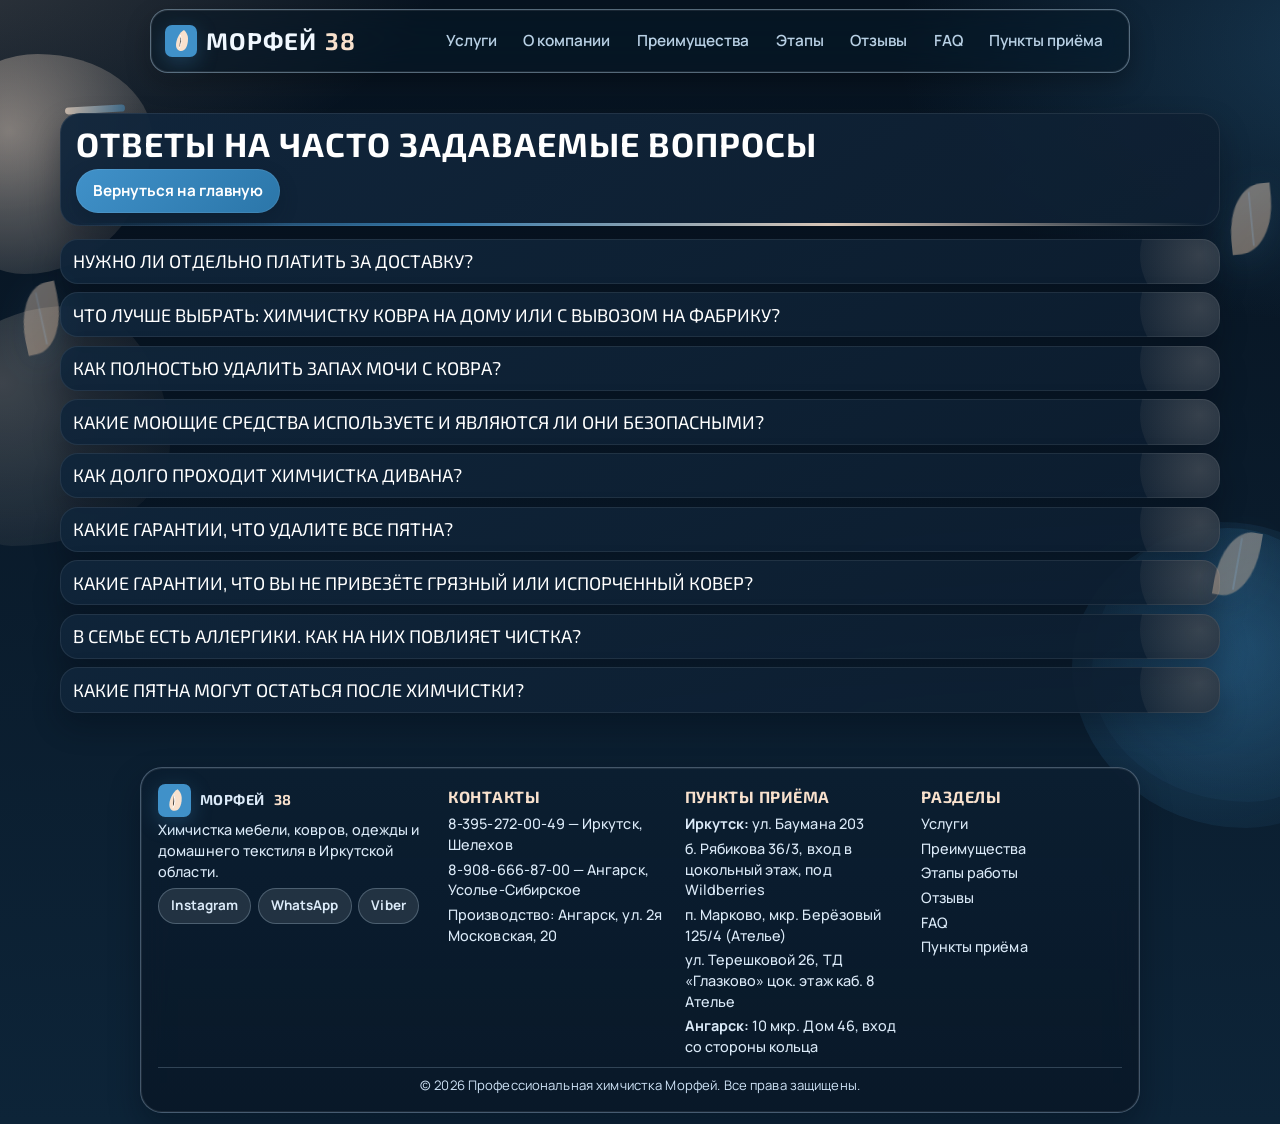
==== commit f94b87ec: "Add files via upload" ====
--- a/faq.html
+++ b/faq.html
@@ -15,7 +15,7 @@
   <link href="https://fonts.googleapis.com/css2?family=Exo+2:wght@500;600;700&family=Manrope:wght@400;500;600;700&display=swap" rel="stylesheet">
   <link rel="stylesheet" href="styles.css">
 </head>
-<body>
+<body class="neo-visual">
   <div class="bg-layer bg-layer--one" aria-hidden="true"></div>
   <div class="bg-layer bg-layer--two" aria-hidden="true"></div>
 
--- a/styles.css
+++ b/styles.css
@@ -2213,4 +2213,719 @@
     box-shadow: none !important;
     background: transparent !important;
   }
-}+}
+/* ===== Visual Motion Pack (content-light refresh) ===== */
+:root {
+  --motion-slow: 16s;
+  --motion-mid: 8s;
+  --motion-fast: 4.2s;
+}
+
+.bg-layer--one {
+  animation: drift-orb-one var(--motion-slow) ease-in-out infinite;
+}
+
+.bg-layer--two {
+  animation: drift-orb-two calc(var(--motion-slow) * 1.15) ease-in-out infinite;
+}
+
+.hero {
+  overflow: hidden;
+}
+
+.hero::before {
+  opacity: 0.2 !important;
+  animation: grid-pan 20s linear infinite;
+}
+
+.hero-metrics {
+  display: grid;
+  grid-template-columns: repeat(3, minmax(0, 1fr));
+  gap: 0.56rem;
+}
+
+.metric {
+  position: relative;
+  display: grid;
+  gap: 0.18rem;
+  align-content: start;
+  padding: 0.62rem 0.72rem;
+  border-radius: 14px;
+  border: 1px solid rgba(196, 222, 244, 0.24);
+  background: linear-gradient(180deg, rgba(255, 255, 255, 0.1), rgba(64, 145, 201, 0.08));
+  box-shadow: 0 8px 20px rgba(5, 16, 28, 0.18);
+}
+
+.metric::after {
+  content: '';
+  position: absolute;
+  inset: 0;
+  border-radius: inherit;
+  background: linear-gradient(120deg, transparent 15%, rgba(248, 225, 205, 0.22) 48%, transparent 82%);
+  transform: translateX(-120%);
+  animation: metric-shine 6.4s ease-in-out infinite;
+  pointer-events: none;
+}
+
+.metric strong {
+  font-family: 'Exo 2', sans-serif;
+  font-size: clamp(1.26rem, 2.8vw, 1.8rem);
+  line-height: 1;
+  letter-spacing: 0.02em;
+  color: #fff;
+  text-shadow: 0 2px 10px rgba(64, 145, 201, 0.32);
+}
+
+.metric span {
+  color: #d9eaf9;
+  font-size: 0.92rem;
+  line-height: 1.3;
+}
+
+.about-points {
+  margin: 0.6rem 0 0;
+  padding: 0;
+  list-style: none;
+  display: grid;
+  gap: 0.36rem;
+}
+
+.about-points li {
+  position: relative;
+  padding-left: 1rem;
+  color: #e6f3ff;
+  line-height: 1.35;
+}
+
+.about-points li::before {
+  content: '';
+  position: absolute;
+  left: 0.1rem;
+  top: 0.56em;
+  width: 0.46rem;
+  height: 0.46rem;
+  border-radius: 999px;
+  background: radial-gradient(circle at 30% 30%, var(--accent-feather), rgba(248, 225, 205, 0.55));
+  box-shadow: 0 0 0 3px rgba(248, 225, 205, 0.16);
+}
+
+.section-head {
+  position: relative;
+}
+
+.section-head::after {
+  content: '';
+  position: absolute;
+  left: 0.84rem;
+  right: 0.84rem;
+  bottom: 0;
+  height: 2px;
+  border-radius: 999px;
+  background: linear-gradient(90deg, rgba(64, 145, 201, 0), rgba(64, 145, 201, 0.8), rgba(248, 225, 205, 0.86), rgba(64, 145, 201, 0));
+  transform-origin: left center;
+  animation: section-line 9s ease-in-out infinite;
+}
+
+.advantages-grid .card,
+.stages-grid .card,
+.contact-points,
+.about-box,
+.form-card,
+.service-card,
+.faq-item,
+.testimonial-card {
+  transition: transform 0.28s ease, box-shadow 0.28s ease, background-color 0.28s ease;
+}
+
+@media (hover: hover) and (pointer: fine) {
+  .advantages-grid .card:hover,
+  .stages-grid .card:hover,
+  .service-card:hover,
+  .faq-item:hover {
+    transform: translateY(-3px);
+    box-shadow: 0 14px 30px rgba(4, 14, 24, 0.34);
+  }
+
+  .contact-points .pickup-item:hover {
+    transform: translateX(3px);
+  }
+}
+
+.reveal {
+  transition: opacity 0.52s ease, transform 0.52s ease, filter 0.52s ease;
+}
+
+.reveal:not(.is-visible) {
+  filter: blur(5px);
+}
+
+.reveal.is-visible {
+  filter: blur(0);
+}
+
+.contact-points .pickup-item {
+  overflow: hidden;
+}
+
+.contact-points .pickup-item::before {
+  content: '';
+  position: absolute;
+  inset: 0;
+  border-radius: inherit;
+  background: linear-gradient(115deg, transparent 16%, rgba(255, 255, 255, 0.2) 48%, transparent 82%);
+  transform: translateX(-130%);
+  transition: transform 0.55s ease;
+  pointer-events: none;
+}
+
+.contact-points .pickup-item:hover::before,
+.contact-points .pickup-item.is-active::before {
+  transform: translateX(0);
+}
+
+@keyframes drift-orb-one {
+  0%, 100% {
+    transform: translate3d(0, 0, 0) scale(1);
+  }
+  50% {
+    transform: translate3d(18px, 22px, 0) scale(1.08);
+  }
+}
+
+@keyframes drift-orb-two {
+  0%, 100% {
+    transform: translate3d(0, 0, 0) scale(1);
+  }
+  50% {
+    transform: translate3d(-20px, -16px, 0) scale(1.06);
+  }
+}
+
+@keyframes metric-shine {
+  0%, 72%, 100% {
+    transform: translateX(-130%);
+  }
+  84% {
+    transform: translateX(130%);
+  }
+}
+
+@keyframes section-line {
+  0%, 100% {
+    opacity: 0.5;
+    transform: scaleX(0.62);
+  }
+  50% {
+    opacity: 1;
+    transform: scaleX(1);
+  }
+}
+
+@keyframes grid-pan {
+  0% {
+    background-position: 0 0, 0 0;
+  }
+  100% {
+    background-position: 24px 24px, 24px 24px;
+  }
+}
+
+@media (max-width: 920px) {
+  .hero-metrics {
+    grid-template-columns: repeat(2, minmax(0, 1fr));
+  }
+}
+
+@media (max-width: 640px) {
+  .hero-metrics {
+    grid-template-columns: 1fr;
+  }
+
+  .metric {
+    padding: 0.56rem 0.62rem;
+  }
+}
+
+@media (prefers-reduced-motion: reduce) {
+  .bg-layer--one,
+  .bg-layer--two,
+  .hero::before,
+  .metric::after,
+  .section-head::after {
+    animation: none !important;
+  }
+
+  .advantages-grid .card,
+  .stages-grid .card,
+  .service-card,
+  .faq-item,
+  .pickup-item,
+  .reveal {
+    transition: none !important;
+  }
+
+  .reveal,
+  .reveal.is-visible,
+  .reveal:not(.is-visible) {
+    filter: none !important;
+  }
+}
+
+/* ===== Small Text Contrast Boost ===== */
+:where(
+  .lead,
+  .section-head p,
+  .card p,
+  .card li,
+  .contact-points__hint,
+  .pickup-item small,
+  .faq-item p,
+  .form-intro,
+  .consent,
+  .privacy-content,
+  .footer-col p,
+  .footer-col a,
+  .footer-bottom p,
+  .request-benefits span,
+  .about-points li,
+  label
+) {
+  color: #eaf4ff !important;
+}
+
+:where(
+  .lead,
+  .section-head p,
+  .card p,
+  .card li,
+  .contact-points__hint,
+  .pickup-item small,
+  .faq-item p,
+  .form-intro,
+  .consent,
+  .privacy-content,
+  .footer-col p,
+  .footer-col a,
+  .about-points li
+) {
+  font-weight: 500;
+  letter-spacing: 0.004em;
+}
+
+input::placeholder,
+textarea::placeholder {
+  color: #cfe5f8 !important;
+  opacity: 1;
+}
+
+/* ===== Neo Visual Freeform Theme ===== */
+body.neo-visual {
+  background:
+    radial-gradient(900px 460px at -8% -6%, rgba(248, 225, 205, 0.2), transparent 62%),
+    radial-gradient(760px 440px at 108% 4%, rgba(64, 145, 201, 0.28), transparent 64%),
+    linear-gradient(180deg, #071320 0%, #0d2438 100%) !important;
+}
+
+body.neo-visual::before,
+body.neo-visual::after {
+  content: '';
+  position: fixed;
+  pointer-events: none;
+  z-index: 0;
+  opacity: 0.34;
+}
+
+body.neo-visual::before {
+  width: 240px;
+  height: 240px;
+  left: -70px;
+  top: 34vh;
+  border-radius: 58% 42% 66% 34% / 46% 58% 42% 54%;
+  background: radial-gradient(circle at 30% 32%, rgba(248, 225, 205, 0.64), rgba(248, 225, 205, 0));
+  animation: nv-blob-float 18s ease-in-out infinite;
+}
+
+body.neo-visual::after {
+  width: 280px;
+  height: 280px;
+  right: -92px;
+  top: 58vh;
+  border-radius: 46% 54% 44% 56% / 54% 44% 56% 46%;
+  background: radial-gradient(circle at 56% 44%, rgba(64, 145, 201, 0.58), rgba(64, 145, 201, 0));
+  animation: nv-blob-float 22s ease-in-out infinite reverse;
+}
+
+.neo-visual .header,
+.neo-visual main,
+.neo-visual .footer {
+  position: relative;
+  z-index: 1;
+}
+
+.neo-visual .container {
+  width: min(1160px, calc(100% - 2.4rem));
+}
+
+.neo-visual .section {
+  margin-top: 1.1rem;
+  position: relative;
+}
+
+.neo-visual .section::before {
+  content: '';
+  position: absolute;
+  top: -0.45rem;
+  left: 0.3rem;
+  width: 60px;
+  height: 7px;
+  border-radius: 999px;
+  background: linear-gradient(90deg, rgba(248, 225, 205, 0.95), rgba(64, 145, 201, 0.7));
+  transform: rotate(-3deg);
+  opacity: 0.72;
+}
+
+.neo-visual .section-head {
+  padding: 0.8rem 1rem !important;
+  border-radius: 20px !important;
+  background:
+    linear-gradient(145deg, rgba(17, 38, 60, 0.95), rgba(14, 31, 49, 0.92)) !important;
+  box-shadow:
+    0 14px 30px rgba(2, 10, 18, 0.32),
+    inset 0 0 0 1px rgba(255, 255, 255, 0.08) !important;
+}
+
+.neo-visual .section-head::after {
+  left: 1rem !important;
+  right: 1rem !important;
+  height: 3px !important;
+}
+
+.neo-visual .section-head h2 {
+  font-size: clamp(1.5rem, 2.8vw, 2.1rem) !important;
+  letter-spacing: 0.03em;
+}
+
+.neo-visual .hero {
+  padding: clamp(1.2rem, 2.2vw, 1.8rem) !important;
+  border-radius: 24px !important;
+  overflow: hidden;
+}
+
+.neo-visual .hero::after {
+  content: '★ CLEAN STYLE';
+  position: absolute;
+  right: 1rem;
+  top: 0.9rem;
+  font-family: 'Exo 2', sans-serif;
+  font-size: clamp(0.72rem, 1.3vw, 0.9rem);
+  letter-spacing: 0.12em;
+  color: rgba(248, 225, 205, 0.88);
+  text-transform: uppercase;
+  opacity: 0.9;
+  animation: nv-tag-float 6s ease-in-out infinite;
+}
+
+.neo-visual .kicker {
+  font-size: clamp(2.1rem, 5vw, 3.2rem) !important;
+}
+
+.neo-visual .hero h1 {
+  max-width: 36ch;
+}
+
+.neo-visual .hero-metrics {
+  grid-template-columns: repeat(3, minmax(0, 1fr)) !important;
+  gap: 0.7rem !important;
+}
+
+.neo-visual .metric {
+  border-radius: 16px !important;
+  transform: rotate(-0.5deg);
+}
+
+.neo-visual .metric:nth-child(even) {
+  transform: rotate(0.5deg);
+}
+
+.neo-visual .card,
+.neo-visual .about-box,
+.neo-visual .form-card,
+.neo-visual .extra-services,
+.neo-visual .map-frame,
+.neo-visual .request-shell,
+.neo-visual .about-shell {
+  border-radius: 20px !important;
+  background:
+    linear-gradient(145deg, rgba(16, 37, 58, 0.95), rgba(13, 30, 48, 0.93)) !important;
+  box-shadow:
+    0 14px 28px rgba(3, 11, 20, 0.3),
+    inset 0 0 0 1px rgba(255, 255, 255, 0.08) !important;
+}
+
+.neo-visual .card {
+  overflow: hidden;
+}
+
+.neo-visual .card::after {
+  content: '';
+  position: absolute;
+  width: 120px;
+  height: 120px;
+  right: -40px;
+  top: -44px;
+  border-radius: 50%;
+  background: radial-gradient(circle, rgba(248, 225, 205, 0.18), rgba(248, 225, 205, 0));
+  pointer-events: none;
+}
+
+.neo-visual .card h3 {
+  font-size: clamp(1.24rem, 2vw, 1.52rem) !important;
+}
+
+.neo-visual .advantages-grid,
+.neo-visual .stages-grid,
+.neo-visual .services-grid {
+  display: grid !important;
+  grid-template-columns: repeat(12, minmax(0, 1fr)) !important;
+  gap: 0.78rem !important;
+  grid-auto-flow: dense;
+}
+
+.neo-visual .advantages-grid > .card:nth-child(1),
+.neo-visual .advantages-grid > .card:nth-child(4) {
+  grid-column: span 7;
+}
+
+.neo-visual .advantages-grid > .card:nth-child(2),
+.neo-visual .advantages-grid > .card:nth-child(3) {
+  grid-column: span 5;
+}
+
+.neo-visual .stages-grid > .card:nth-child(3n + 1) {
+  grid-column: span 5;
+}
+
+.neo-visual .stages-grid > .card:nth-child(3n + 2) {
+  grid-column: span 3;
+}
+
+.neo-visual .stages-grid > .card:nth-child(3n) {
+  grid-column: span 4;
+}
+
+.neo-visual .services-grid > .service-card:nth-child(1) { grid-column: span 7; }
+.neo-visual .services-grid > .service-card:nth-child(2) { grid-column: span 5; }
+.neo-visual .services-grid > .service-card:nth-child(3) { grid-column: span 4; }
+.neo-visual .services-grid > .service-card:nth-child(4) { grid-column: span 8; }
+.neo-visual .services-grid > .service-card:nth-child(5) { grid-column: span 6; }
+.neo-visual .services-grid > .service-card:nth-child(6) { grid-column: span 6; }
+
+.neo-visual .service-card > img {
+  aspect-ratio: 16 / 9;
+}
+
+.neo-visual .about-request-grid,
+.neo-visual .request-layout {
+  grid-template-columns: 1.12fr 0.88fr !important;
+  gap: 0.84rem !important;
+}
+
+.neo-visual .about-visual,
+.neo-visual .request-visual {
+  border-radius: 24px !important;
+  min-height: 360px !important;
+}
+
+.neo-visual .about-visual {
+  transform: rotate(0.5deg);
+}
+
+.neo-visual .about-col,
+.neo-visual .form-card {
+  transform: rotate(-0.35deg);
+}
+
+.neo-visual .reviews-viewport {
+  border-radius: 22px !important;
+  background: rgba(12, 28, 45, 0.76);
+}
+
+.neo-visual .testimonial-card p {
+  font-size: 1.08rem;
+}
+
+.neo-visual .reviews-dot {
+  width: 0.72rem;
+  height: 0.72rem;
+}
+
+.neo-visual .contact-grid {
+  grid-template-columns: 1.38fr 0.92fr !important;
+  gap: 0.78rem !important;
+}
+
+.neo-visual .map-frame {
+  min-height: 560px !important;
+}
+
+.neo-visual .pickup-item {
+  border-radius: 14px !important;
+  position: relative;
+}
+
+.neo-visual .pickup-item::after {
+  content: '↗';
+  position: absolute;
+  right: 0.7rem;
+  top: 50%;
+  transform: translateY(-50%);
+  opacity: 0.5;
+  font-size: 0.9rem;
+}
+
+.neo-visual .pickup-item.is-active::after {
+  opacity: 0.95;
+}
+
+.neo-visual .faq-item {
+  border-radius: 18px !important;
+}
+
+.neo-visual .faq-item summary {
+  font-size: 1.14rem;
+  line-height: 1.22;
+}
+
+.neo-visual .footer .footer-shell {
+  border-radius: 22px !important;
+  padding: 1rem 1.08rem !important;
+}
+
+@media (hover: hover) and (pointer: fine) {
+  .neo-visual .card:hover,
+  .neo-visual .pickup-item:hover,
+  .neo-visual .service-card:hover {
+    transform: translateY(-4px);
+    box-shadow:
+      0 18px 36px rgba(2, 10, 18, 0.36),
+      inset 0 0 0 1px rgba(255, 255, 255, 0.12) !important;
+  }
+}
+
+@media (max-width: 1120px) {
+  .neo-visual .advantages-grid,
+  .neo-visual .stages-grid,
+  .neo-visual .services-grid {
+    grid-template-columns: repeat(8, minmax(0, 1fr)) !important;
+  }
+
+  .neo-visual .advantages-grid > .card,
+  .neo-visual .stages-grid > .card,
+  .neo-visual .services-grid > .service-card {
+    grid-column: span 4 !important;
+  }
+
+  .neo-visual .about-request-grid,
+  .neo-visual .request-layout,
+  .neo-visual .contact-grid {
+    grid-template-columns: 1fr !important;
+  }
+
+  .neo-visual .map-frame {
+    min-height: 480px !important;
+  }
+}
+
+@media (max-width: 760px) {
+  .neo-visual .container {
+    width: min(1160px, calc(100% - 1rem));
+  }
+
+  .neo-visual .section::before {
+    width: 44px;
+    height: 6px;
+    left: 0.2rem;
+  }
+
+  .neo-visual .section-head {
+    padding: 0.72rem 0.82rem !important;
+    border-radius: 16px !important;
+  }
+
+  .neo-visual .hero {
+    border-radius: 18px !important;
+  }
+
+  .neo-visual .hero::after {
+    top: 0.68rem;
+    right: 0.72rem;
+    font-size: 0.68rem;
+  }
+
+  .neo-visual .hero-metrics {
+    grid-template-columns: 1fr !important;
+  }
+
+  .neo-visual .advantages-grid,
+  .neo-visual .stages-grid,
+  .neo-visual .services-grid {
+    grid-template-columns: 1fr !important;
+  }
+
+  .neo-visual .advantages-grid > .card,
+  .neo-visual .stages-grid > .card,
+  .neo-visual .services-grid > .service-card {
+    grid-column: auto !important;
+  }
+
+  .neo-visual .map-frame {
+    min-height: 360px !important;
+  }
+
+  .neo-visual .card,
+  .neo-visual .about-box,
+  .neo-visual .form-card,
+  .neo-visual .extra-services,
+  .neo-visual .map-frame,
+  .neo-visual .request-shell,
+  .neo-visual .about-shell,
+  .neo-visual .footer .footer-shell {
+    border-radius: 16px !important;
+  }
+}
+
+@keyframes nv-blob-float {
+  0%, 100% {
+    transform: translate3d(0, 0, 0) scale(1);
+  }
+  50% {
+    transform: translate3d(0, -16px, 0) scale(1.06);
+  }
+}
+
+@keyframes nv-tag-float {
+  0%, 100% {
+    transform: translate3d(0, 0, 0) rotate(0deg);
+  }
+  50% {
+    transform: translate3d(0, -4px, 0) rotate(-2deg);
+  }
+}
+
+@media (prefers-reduced-motion: reduce) {
+  body.neo-visual::before,
+  body.neo-visual::after,
+  .neo-visual .hero::after {
+    animation: none !important;
+  }
+
+  .neo-visual .card,
+  .neo-visual .pickup-item,
+  .neo-visual .service-card,
+  .neo-visual .about-visual,
+  .neo-visual .about-col,
+  .neo-visual .form-card,
+  .neo-visual .metric {
+    transform: none !important;
+  }
+}
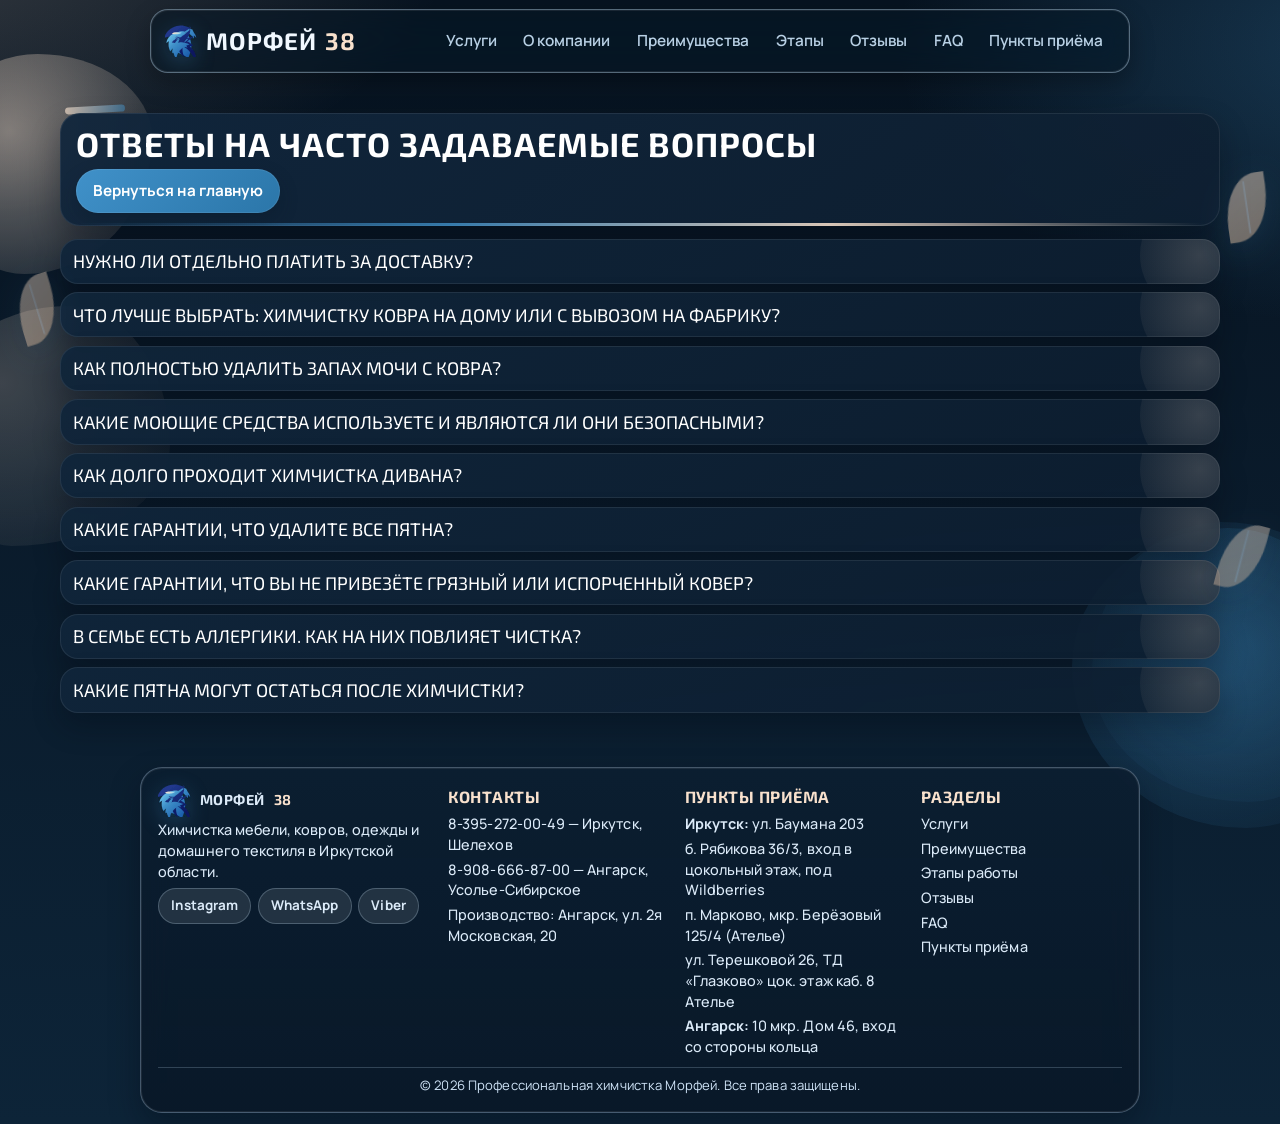
==== commit 8282134b: "Add files via upload" ====
--- a/faq.html
+++ b/faq.html
@@ -4,10 +4,8 @@
   <meta charset="UTF-8">
   <meta name="viewport" content="width=device-width, initial-scale=1.0">
   <title>FAQ | Морфей</title>
-    <link rel="icon" href="logo.svg" type="image/svg+xml" sizes="any">
-  <link rel="icon" href="apple-touch-icon.png" type="image/png" sizes="180x180">
+  <link rel="icon" href="logo.svg" type="image/svg+xml" sizes="any">
   <link rel="shortcut icon" href="logo.svg" type="image/svg+xml">
-  <link rel="apple-touch-icon" sizes="180x180" href="apple-touch-icon.png">
   <meta name="theme-color" content="#4091c9">
   <meta name="description" content="Ответы на частые вопросы о химчистке Морфей.">
   <link rel="preconnect" href="https://fonts.googleapis.com">
@@ -21,10 +19,17 @@
 
   <header class="header" id="top">
     <div class="container nav-wrap">
-      <a class="brand" href="index.html#top"><img class="brand-mark" src="logo.svg" alt="" aria-hidden="true">Морфей<span>38</span></a>
+      <a class="brand" href="index.html#top"><img class="brand-mark" src="logo.svg" alt="" aria-hidden="true">Морфей<span>38</span></a>
       
-      <button class="nav-toggle" type="button" aria-expanded="false" aria-controls="menu">Меню</button>
-      <nav class="menu" id="menu">
+      <button class="nav-toggle" type="button" aria-expanded="false" aria-controls="menu" aria-label="Открыть меню">
+        <span class="nav-toggle__label">Меню</span>
+        <span class="nav-toggle__icon" aria-hidden="true">
+          <span class="nav-toggle__line"></span>
+          <span class="nav-toggle__line"></span>
+          <span class="nav-toggle__line"></span>
+        </span>
+      </button>
+      <nav class="menu" id="menu" aria-label="Основная навигация">
         <a href="services.html">Услуги</a>
         <a href="index.html#about">О компании</a>
         <a href="index.html#advantages">Преимущества</a>
@@ -81,7 +86,7 @@
         </details>
       </div>
     </section>
-  </main>
+  </main>
   <footer class="footer">
     <div class="container footer-shell">
       <div class="footer-top">
@@ -132,14 +137,13 @@
         <p>© <span id="year"></span> Профессиональная химчистка Морфей. Все права защищены.</p>
       </div>
     </div>
-  </footer>
+  </footer>
 <button class="back-to-top" id="back-to-top" type="button" aria-label="Наверх">↑</button>
   <script src="script.js" defer></script>
 </body>
-</html>
-
-
-
-
-
-
+</html>
+
+
+
+
+
--- a/styles.css
+++ b/styles.css
@@ -128,6 +128,7 @@
   width: 2rem;
   height: 2rem;
   flex-shrink: 0;
+  object-fit: contain;
   filter: drop-shadow(0 6px 10px rgba(64, 145, 201, 0.28));
 }
 
@@ -2555,7 +2556,12 @@
   animation: nv-blob-float 22s ease-in-out infinite reverse;
 }
 
-.neo-visual .header,
+.neo-visual .header {
+  position: relative;
+  z-index: 120 !important;
+  isolation: isolate;
+}
+
 .neo-visual main,
 .neo-visual .footer {
   position: relative;
@@ -2928,4 +2934,287 @@
   .neo-visual .metric {
     transform: none !important;
   }
-}
+}
+
+body.menu-open {
+  overflow: hidden;
+}
+
+.nav-toggle__label {
+  display: inline-block;
+}
+
+.nav-toggle__icon {
+  position: relative;
+  display: inline-flex;
+  flex-direction: column;
+  justify-content: space-between;
+  width: 1rem;
+  height: 0.78rem;
+  flex-shrink: 0;
+}
+
+.nav-toggle__line {
+  display: block;
+  width: 100%;
+  height: 2px;
+  border-radius: 999px;
+  background: currentColor;
+  transform-origin: center;
+  transition: transform 0.22s ease, opacity 0.18s ease;
+}
+
+.nav-toggle.is-open .nav-toggle__line:nth-child(1) {
+  transform: translateY(0.32rem) rotate(45deg);
+}
+
+.nav-toggle.is-open .nav-toggle__line:nth-child(2) {
+  opacity: 0;
+}
+
+.nav-toggle.is-open .nav-toggle__line:nth-child(3) {
+  transform: translateY(-0.32rem) rotate(-45deg);
+}
+
+body.menu-open .back-to-top {
+  opacity: 0;
+  pointer-events: none;
+}
+
+@media (max-width: 920px) {
+  .neo-visual .header {
+    padding: 0.44rem 0 0.3rem !important;
+  }
+
+  .neo-visual .header .nav-wrap {
+    position: relative;
+    width: min(1160px, calc(100% - 1rem));
+    max-width: calc(100% - 1rem);
+    margin-inline: auto;
+    padding: 0.66rem 0.72rem !important;
+    border-radius: 20px !important;
+    display: flex !important;
+    align-items: center !important;
+    gap: 0.72rem !important;
+    flex-wrap: nowrap !important;
+    overflow: visible !important;
+    background: linear-gradient(180deg, rgba(10, 24, 39, 0.94), rgba(15, 33, 52, 0.92)) !important;
+    border: 1px solid rgba(196, 222, 244, 0.24) !important;
+    box-shadow:
+      0 18px 40px rgba(4, 13, 23, 0.42),
+      inset 0 0 0 1px rgba(255, 255, 255, 0.08) !important;
+  }
+
+  .neo-visual .header .brand {
+    flex: 1 1 auto;
+    min-width: 0;
+    font-size: clamp(0.98rem, 4vw, 1.16rem) !important;
+    letter-spacing: 0.03em;
+  }
+
+  .neo-visual .header .brand-mark {
+    width: 1.62rem !important;
+    height: 1.62rem !important;
+  }
+
+  .neo-visual .header .nav-toggle {
+    display: inline-flex !important;
+    align-items: center !important;
+    justify-content: center !important;
+    gap: 0.6rem !important;
+    flex: 0 0 auto;
+    min-height: 2.78rem !important;
+    padding: 0.58rem 0.94rem !important;
+    border-radius: 999px !important;
+    border: 1px solid rgba(255, 255, 255, 0.14) !important;
+    background: linear-gradient(135deg, rgba(64, 145, 201, 0.96), rgba(33, 94, 144, 0.96)) !important;
+    box-shadow:
+      0 10px 22px rgba(3, 11, 19, 0.28),
+      inset 0 0 0 1px rgba(255, 255, 255, 0.08) !important;
+    font-size: 0.82rem !important;
+    font-weight: 700 !important;
+    line-height: 1;
+    letter-spacing: 0.06em;
+    text-transform: uppercase;
+    z-index: 101;
+  }
+
+  .neo-visual .header .nav-toggle:hover,
+  .neo-visual .header .nav-toggle:focus-visible {
+    transform: none !important;
+    filter: none !important;
+  }
+
+  .neo-visual .header .nav-toggle.is-open {
+    background: linear-gradient(135deg, rgba(77, 160, 215, 0.98), rgba(46, 113, 166, 0.98)) !important;
+  }
+
+  .neo-visual .header .menu {
+    position: absolute !important;
+    left: 0 !important;
+    right: 0 !important;
+    top: calc(100% + 0.58rem) !important;
+    display: flex !important;
+    flex-direction: column !important;
+    align-items: stretch !important;
+    gap: 0.42rem !important;
+    margin: 0 !important;
+    padding: 0 !important;
+    border-radius: 20px !important;
+    border: 1px solid rgba(196, 222, 244, 0.24) !important;
+    background: linear-gradient(180deg, rgba(9, 23, 38, 0.98), rgba(14, 31, 50, 0.96)) !important;
+    box-shadow:
+      0 20px 42px rgba(4, 13, 23, 0.52),
+      inset 0 0 0 1px rgba(255, 255, 255, 0.06) !important;
+    backdrop-filter: blur(16px) saturate(125%);
+    opacity: 0 !important;
+    visibility: hidden !important;
+    pointer-events: none !important;
+    transform: translateY(-0.35rem) scale(0.98) !important;
+    transform-origin: top center;
+    max-height: 0 !important;
+    overflow: hidden !important;
+    z-index: 100 !important;
+    transition:
+      opacity 0.22s ease,
+      transform 0.22s ease,
+      max-height 0.22s ease,
+      padding 0.22s ease !important;
+  }
+
+  .neo-visual .header .menu.is-open {
+    padding: 0.72rem !important;
+    opacity: 1 !important;
+    visibility: visible !important;
+    pointer-events: auto !important;
+    transform: translateY(0) scale(1) !important;
+    max-height: min(74vh, 30rem) !important;
+    overflow: auto !important;
+  }
+
+  .neo-visual .header .menu a {
+    position: relative;
+    display: flex !important;
+    align-items: center !important;
+    justify-content: space-between !important;
+    width: 100%;
+    min-height: 3rem;
+    padding: 0.82rem 0.96rem !important;
+    border-radius: 14px !important;
+    border: 1px solid rgba(196, 222, 244, 0.14) !important;
+    background: linear-gradient(135deg, rgba(255, 255, 255, 0.1), rgba(255, 255, 255, 0.05)) !important;
+    color: #eef7ff !important;
+    font-size: 0.95rem !important;
+    line-height: 1.2;
+    box-shadow: 0 10px 20px rgba(4, 12, 20, 0.16) !important;
+  }
+
+  .neo-visual .header .menu a::after {
+    content: '>';
+    color: rgba(248, 225, 205, 0.82);
+    font-size: 1.08rem;
+    line-height: 1;
+  }
+
+  .neo-visual .header .menu a:hover,
+  .neo-visual .header .menu a:focus-visible {
+    background: linear-gradient(135deg, rgba(248, 225, 205, 0.18), rgba(255, 255, 255, 0.12)) !important;
+    border-color: rgba(248, 225, 205, 0.22) !important;
+    color: #fff !important;
+  }
+}
+
+@media (max-width: 640px) {
+  .neo-visual .container {
+    width: min(1160px, calc(100% - 0.9rem));
+  }
+
+  .neo-visual .header .nav-wrap {
+    padding: 0.58rem 0.62rem !important;
+    border-radius: 18px !important;
+    gap: 0.56rem !important;
+  }
+
+  .neo-visual .header .brand {
+    font-size: clamp(0.92rem, 4.3vw, 1.02rem) !important;
+  }
+
+  .neo-visual .header .brand-mark {
+    width: 1.48rem !important;
+    height: 1.48rem !important;
+  }
+
+  .neo-visual .header .nav-toggle {
+    min-height: 2.54rem !important;
+    padding: 0.52rem 0.8rem !important;
+    font-size: 0.76rem !important;
+  }
+
+  .neo-visual .header .menu {
+    top: calc(100% + 0.46rem) !important;
+    border-radius: 18px !important;
+  }
+
+  .neo-visual .header .menu.is-open {
+    padding: 0.62rem !important;
+  }
+
+  .neo-visual .header .menu a {
+    min-height: 2.8rem;
+    padding: 0.72rem 0.84rem !important;
+    font-size: 0.88rem !important;
+  }
+
+  .neo-visual .hero {
+    padding: 0.9rem !important;
+    gap: 0.8rem;
+  }
+
+  .neo-visual .hero h1 {
+    max-width: none;
+    font-size: clamp(1.12rem, 5vw, 1.38rem) !important;
+  }
+
+  .neo-visual .lead {
+    font-size: 0.95rem !important;
+  }
+
+  .neo-visual .hero-actions {
+    display: grid !important;
+    grid-template-columns: 1fr;
+  }
+
+  .neo-visual .hero-actions .btn,
+  .neo-visual .hero-actions .btn-light,
+  .neo-visual .hero-actions .btn-primary {
+    width: 100%;
+  }
+
+  .neo-visual .section-head,
+  .neo-visual .card,
+  .neo-visual .about-box,
+  .neo-visual .form-card,
+  .neo-visual .request-shell,
+  .neo-visual .about-shell,
+  .neo-visual .footer .footer-shell {
+    border-radius: 16px !important;
+  }
+}
+
+@media (max-width: 420px) {
+  .neo-visual .header .nav-toggle {
+    min-width: 2.54rem;
+    padding-inline: 0.7rem !important;
+  }
+
+  .neo-visual .header .nav-toggle__label {
+    display: none;
+  }
+}
+
+@media (prefers-reduced-motion: reduce) {
+  .nav-toggle__line,
+  .neo-visual .header .menu {
+    transition: none !important;
+  }
+}
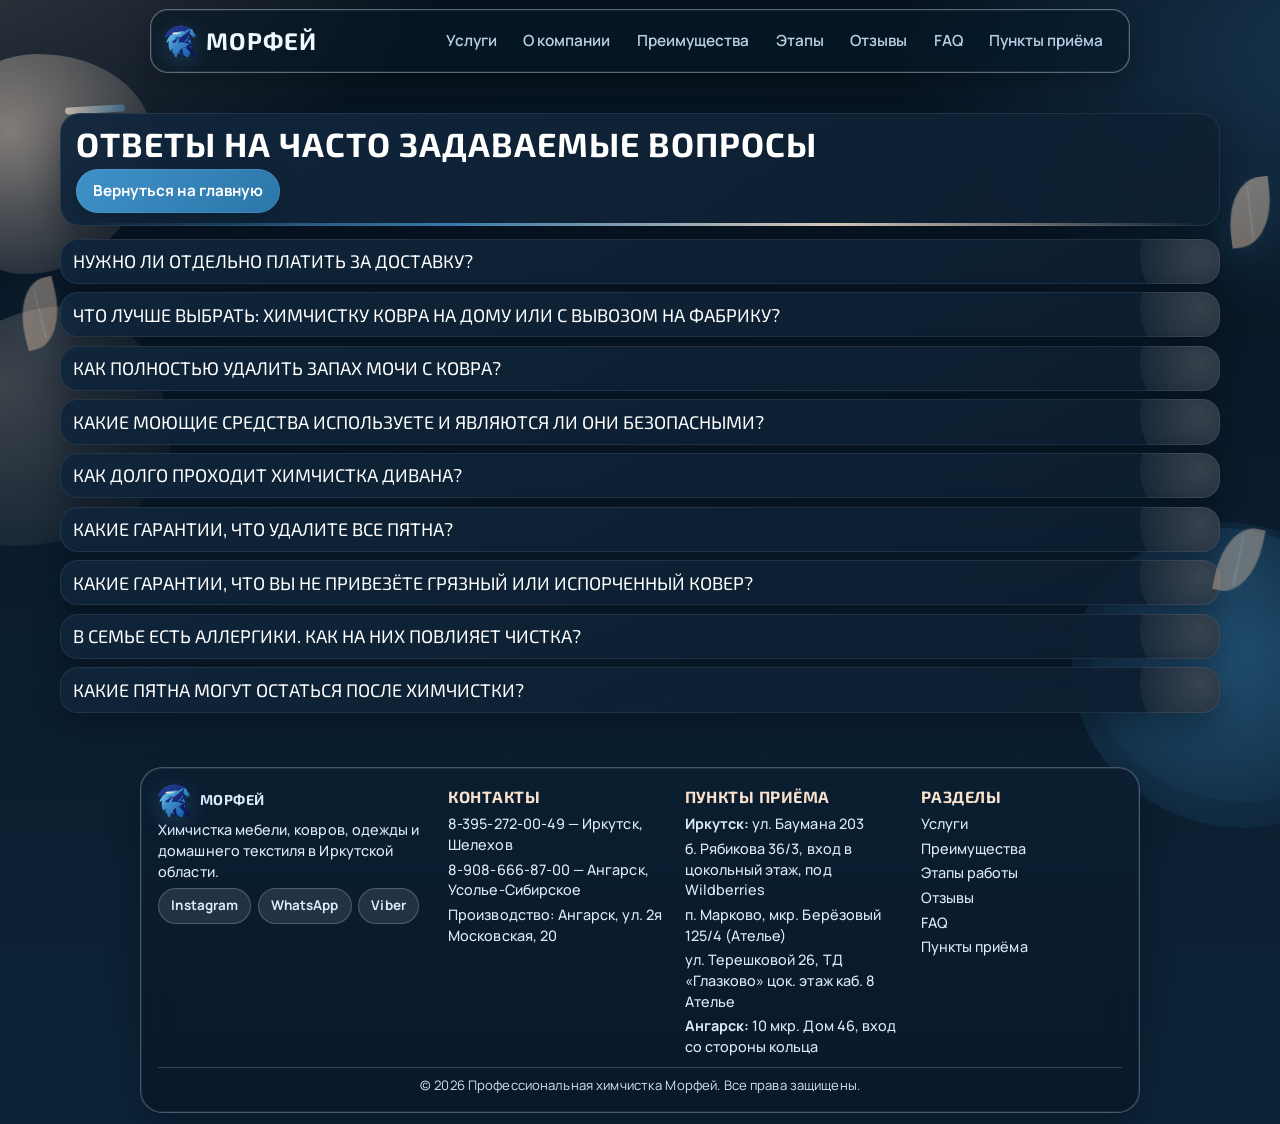
==== commit 9400c607: "Add files via upload" ====
--- a/faq.html
+++ b/faq.html
@@ -19,7 +19,7 @@
 
   <header class="header" id="top">
     <div class="container nav-wrap">
-      <a class="brand" href="index.html#top"><img class="brand-mark" src="logo.svg" alt="" aria-hidden="true">Морфей<span>38</span></a>
+      <a class="brand" href="index.html#top"><img class="brand-mark" src="logo.svg" alt="" aria-hidden="true">Морфей</a>
       
       <button class="nav-toggle" type="button" aria-expanded="false" aria-controls="menu" aria-label="Открыть меню">
         <span class="nav-toggle__label">Меню</span>
@@ -91,7 +91,7 @@
     <div class="container footer-shell">
       <div class="footer-top">
         <div class="footer-col footer-col--brand">
-          <a class="brand footer-brand-logo" href="index.html#top"><img class="brand-mark" src="logo.svg" alt="" aria-hidden="true"> Морфей <span>38</span></a>
+          <a class="brand footer-brand-logo" href="index.html#top"><img class="brand-mark" src="logo.svg" alt="" aria-hidden="true"> Морфей </a>
           <p>Химчистка мебели, ковров, одежды и домашнего текстиля в Иркутской области.</p>
           <div class="footer-social__list">
             <a class="social-link" href="https://instagram.com/morfey38?utm_medium=copy_link" target="_blank" rel="noopener noreferrer" aria-label="Instagram">
--- a/styles.css
+++ b/styles.css
@@ -3168,15 +3168,45 @@
   .neo-visual .hero {
     padding: 0.9rem !important;
     gap: 0.8rem;
+    overflow: visible;
+  }
+
+  .neo-visual .hero,
+  .neo-visual .hero-heading,
+  .neo-visual .kicker,
+  .neo-visual .hero h1,
+  .neo-visual .lead {
+    min-width: 0;
+    max-width: 100%;
+  }
+
+  .neo-visual .hero-heading {
+    gap: 0.42rem;
+  }
+
+  .neo-visual .hero::after {
+    display: none !important;
+  }
+
+  .neo-visual .kicker {
+    width: 100%;
+    font-size: clamp(1.34rem, 8vw, 1.88rem) !important;
+    line-height: 1;
+    white-space: normal;
+    overflow-wrap: anywhere;
+    text-wrap: balance;
   }
 
   .neo-visual .hero h1 {
-    max-width: none;
-    font-size: clamp(1.12rem, 5vw, 1.38rem) !important;
+    max-width: 100%;
+    font-size: clamp(1.06rem, 4.7vw, 1.3rem) !important;
+    line-height: 1.08;
+    overflow-wrap: anywhere;
+    text-wrap: balance;
   }
 
   .neo-visual .lead {
-    font-size: 0.95rem !important;
+    font-size: 0.93rem !important;
   }
 
   .neo-visual .hero-actions {
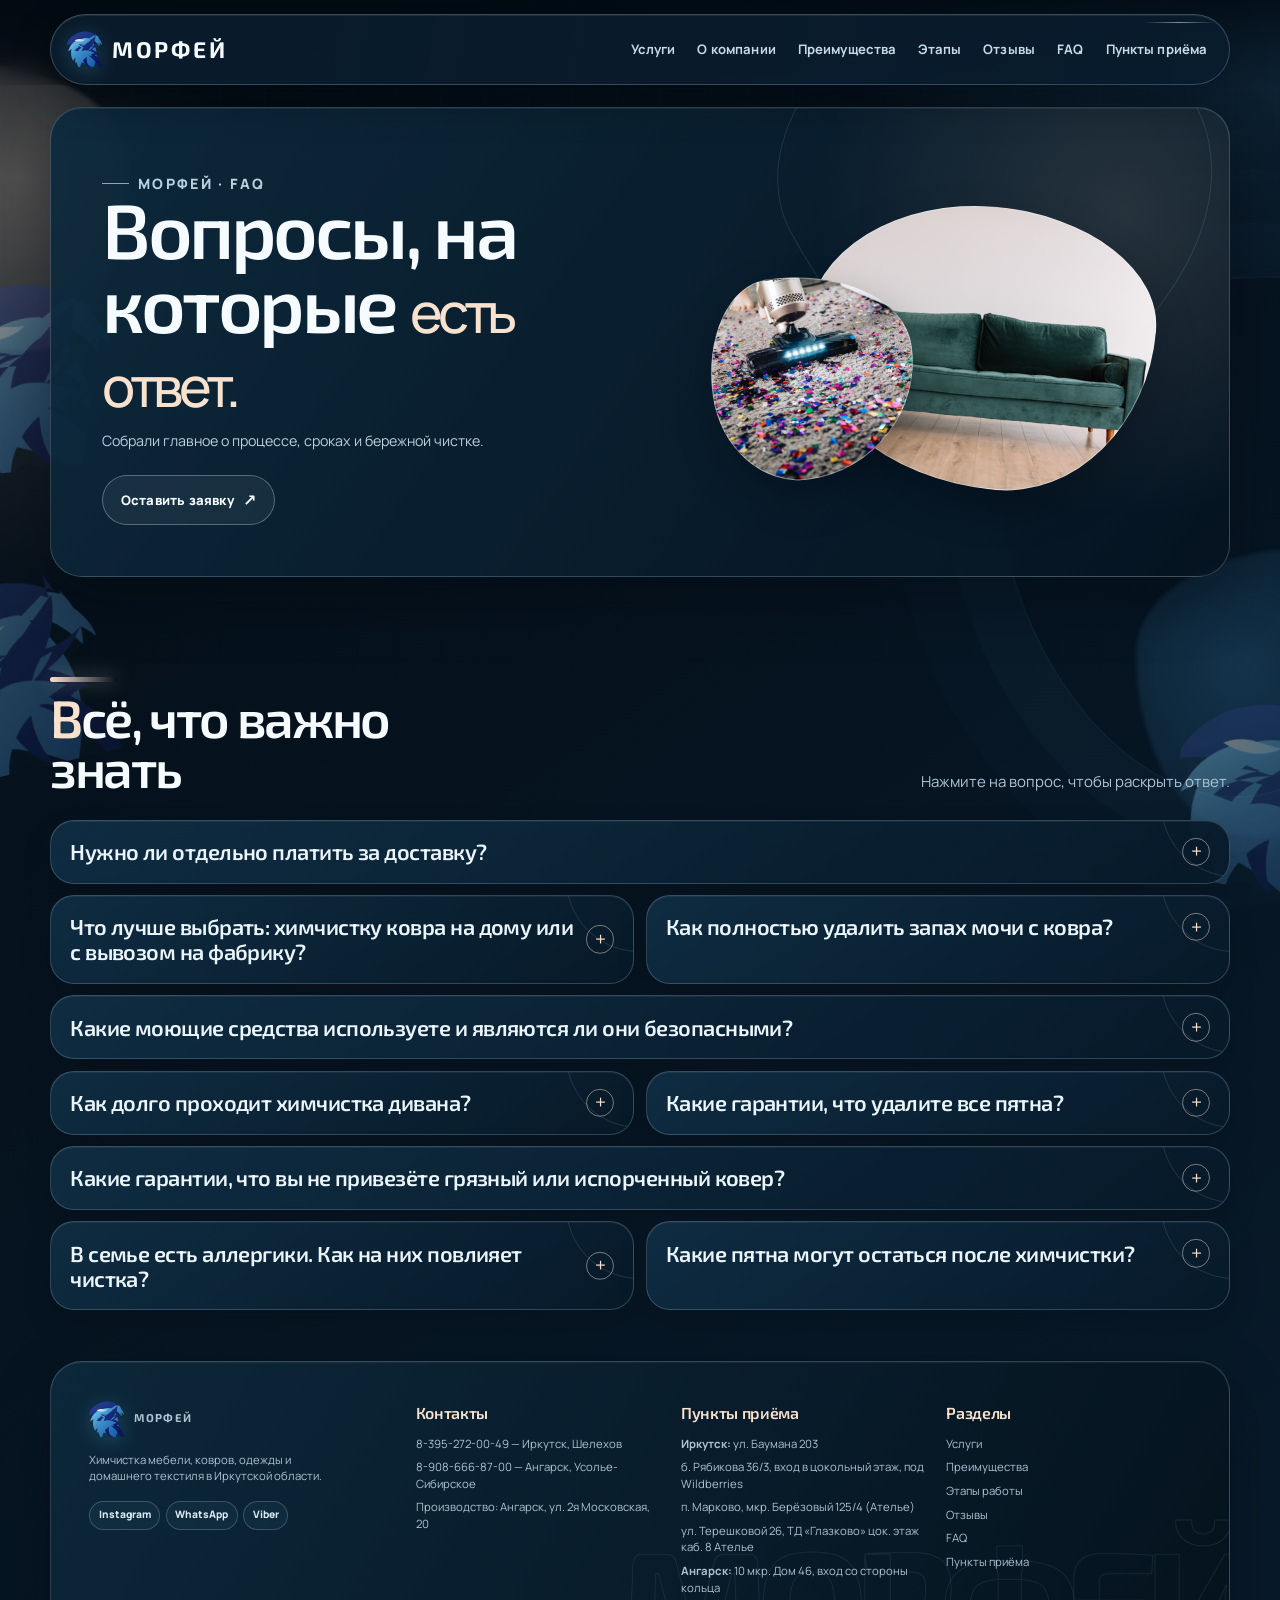
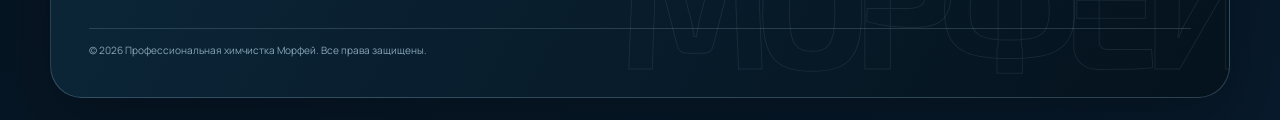
==== commit 464104a8: "Add files via upload" ====
--- a/faq.html
+++ b/faq.html
@@ -42,10 +42,20 @@
   </header>
 
   <main>
+    <section class="page-intro container reveal">
+      <div>
+        <p class="kicker">Морфей · FAQ</p>
+        <h1>Вопросы, на которые <em>есть ответ.</em></h1>
+        <p>Собрали главное о процессе, сроках и бережной чистке.</p>
+        <a class="btn btn-light" href="request.html">Оставить заявку</a>
+      </div>
+      <div class="page-intro__art" aria-hidden="true"></div>
+    </section>
+
     <section class="section container reveal" id="faq">
       <div class="section-head">
-        <h2>Ответы на часто задаваемые вопросы</h2>
-        <p><a class="btn btn-light" href="index.html">Вернуться на главную</a></p>
+        <h2>Всё, что важно знать</h2>
+        <p>Нажмите на вопрос, чтобы раскрыть ответ.</p>
       </div>
       <div class="faq-list">
         <details class="card faq-item">
@@ -146,4 +156,3 @@
 
 
 
-
--- a/styles.css
+++ b/styles.css
@@ -1,47 +1,85 @@
 :root {
-  --bg: #081522;
-  --bg-soft: #10263b;
-  --panel: #0d1f33;
-  --panel-soft: #142e47;
-  --surface: #0f2338;
-  --surface-muted: #162f49;
-  --text: #f1f8ff;
-  --text-soft: #b8d0e4;
-  --primary: #4091c9;
-  --primary-dark: #2b76a9;
-  --accent-feather: #f8e1cd;
-  --accent-feather-dark: #e8c3a1;
-  --border: rgba(196, 222, 244, 0.72);
-  --shadow: 0 14px 30px rgba(0, 0, 0, 0.42);
-  --radius-lg: 22px;
-  --radius-md: 16px;
+  --ink: #06131f;
+  --ink-deep: #030b13;
+  --night: #081a2b;
+  --night-soft: #102b43;
+  --blue: #4091c9;
+  --blue-bright: #74c9ed;
+  --blue-deep: #1b6298;
+  --peach: #f8e1cd;
+  --peach-deep: #e9bfa0;
+  --paper: #eff8ff;
+  --text: #f5fbff;
+  --muted: #abc4d6;
+  --line: rgba(188, 222, 241, 0.22);
+  --line-strong: rgba(219, 240, 250, 0.48);
+  --glass: rgba(11, 34, 53, 0.72);
+  --shadow: 0 24px 60px rgba(0, 5, 11, 0.32);
+  --radius-xl: 32px;
+  --radius-lg: 24px;
+  --radius-md: 18px;
   --radius-sm: 12px;
-  --container: 1140px;
+  --container: 1180px;
 }
 
 * {
   box-sizing: border-box;
+}
+
+html {
+  scroll-behavior: smooth;
 }
 
 html,
 body {
   margin: 0;
-  padding: 0;
-}
-
-html {
-  scroll-behavior: smooth;
+  min-width: 320px;
 }
 
 body {
-  min-width: 320px;
-  font-family: 'Manrope', system-ui, -apple-system, 'Segoe UI', sans-serif;
+  overflow-x: hidden;
   color: var(--text);
+  font-family: 'Manrope', system-ui, -apple-system, BlinkMacSystemFont, 'Segoe UI', sans-serif;
   line-height: 1.55;
   background:
-    radial-gradient(1000px 500px at 10% -10%, rgba(64, 145, 201, 0.33), transparent 64%),
-    radial-gradient(760px 420px at 100% 0%, rgba(248, 225, 205, 0.2), transparent 66%),
-    linear-gradient(180deg, var(--bg) 0%, var(--bg-soft) 100%);
+    radial-gradient(900px 640px at 105% -8%, rgba(64, 145, 201, 0.26), transparent 65%),
+    radial-gradient(700px 500px at -9% 18%, rgba(248, 225, 205, 0.13), transparent 63%),
+    linear-gradient(145deg, var(--ink-deep) 0%, var(--ink) 42%, var(--night) 100%);
+}
+
+body::before,
+body::after {
+  content: '';
+  position: fixed;
+  z-index: 0;
+  pointer-events: none;
+}
+
+body::before {
+  inset: 0;
+  opacity: 0.34;
+  background-image:
+    linear-gradient(rgba(148, 199, 226, 0.055) 1px, transparent 1px),
+    linear-gradient(90deg, rgba(148, 199, 226, 0.055) 1px, transparent 1px);
+  background-size: 44px 44px;
+  mask-image: linear-gradient(to bottom, black, rgba(0, 0, 0, 0.2) 72%, transparent);
+}
+
+body::after {
+  width: min(40vw, 520px);
+  aspect-ratio: 1;
+  top: 30%;
+  right: -19%;
+  border-radius: 41% 59% 63% 37% / 45% 42% 58% 55%;
+  border: 1px solid rgba(116, 201, 237, 0.1);
+  box-shadow:
+    0 0 0 54px rgba(64, 145, 201, 0.028),
+    0 0 0 108px rgba(64, 145, 201, 0.016);
+  transform: rotate(-16deg);
+}
+
+body.menu-open {
+  overflow: hidden;
 }
 
 a {
@@ -49,8 +87,15 @@
   text-decoration: none;
 }
 
-a:hover {
-  color: var(--accent-feather);
+button,
+input,
+select,
+textarea {
+  font: inherit;
+}
+
+button {
+  cursor: pointer;
 }
 
 img {
@@ -58,41 +103,61 @@
   max-width: 100%;
 }
 
+::selection {
+  color: var(--ink);
+  background: var(--peach);
+}
+
+:focus-visible {
+  outline: 2px solid var(--peach);
+  outline-offset: 3px;
+}
+
+.container {
+  width: min(var(--container), calc(100% - 2.5rem));
+  margin-inline: auto;
+}
+
 .bg-layer {
   position: fixed;
+  z-index: 0;
+  width: 18rem;
+  aspect-ratio: 1;
   pointer-events: none;
-  z-index: -1;
+  filter: blur(2px);
+  opacity: 0.9;
 }
 
 .bg-layer--one {
-  width: 220px;
-  height: 220px;
-  top: 6vh;
-  left: -68px;
-  border-radius: 48% 52% 58% 42% / 48% 38% 62% 52%;
-  background: radial-gradient(circle at 35% 35%, rgba(248, 225, 205, 0.48), rgba(248, 225, 205, 0));
+  top: 7%;
+  left: -10rem;
+  border-radius: 43% 57% 33% 67% / 44% 35% 65% 56%;
+  background: radial-gradient(circle at 62% 40%, rgba(248, 225, 205, 0.3), rgba(248, 225, 205, 0));
+  animation: float-blob-a 17s ease-in-out infinite;
 }
 
 .bg-layer--two {
-  width: 300px;
-  height: 300px;
-  right: -92px;
-  bottom: 8vh;
-  border-radius: 52% 48% 42% 58% / 46% 58% 42% 54%;
-  background: radial-gradient(circle at 45% 45%, rgba(64, 145, 201, 0.3), rgba(64, 145, 201, 0));
-}
-
-.container {
-  width: min(var(--container), calc(100% - 2.2rem));
-  margin-inline: auto;
+  right: -9rem;
+  bottom: 7%;
+  border-radius: 58% 42% 60% 40% / 36% 52% 48% 64%;
+  background: radial-gradient(circle at 36% 42%, rgba(64, 145, 201, 0.28), rgba(64, 145, 201, 0));
+  animation: float-blob-b 21s ease-in-out infinite;
+}
+
+.header,
+main,
+.footer {
+  position: relative;
+  z-index: 2;
 }
 
 .header {
   position: sticky;
   top: 0;
-  z-index: 60;
-  padding: 0.7rem 0 0.4rem;
-  backdrop-filter: blur(6px) saturate(120%);
+  z-index: 50;
+  padding: 0.85rem 0 0;
+  background: linear-gradient(to bottom, rgba(3, 11, 19, 0.84), rgba(3, 11, 19, 0));
+  backdrop-filter: blur(12px);
 }
 
 .nav-wrap {
@@ -100,588 +165,1109 @@
   display: flex;
   align-items: center;
   justify-content: space-between;
-  gap: 0.9rem;
-  padding: 0.7rem 0.88rem;
-  border: 1px solid var(--border);
+  gap: 1rem;
+  min-height: 4.45rem;
+  padding: 0.58rem 0.72rem 0.58rem 1rem;
+  border: 1px solid rgba(208, 236, 250, 0.22);
   border-radius: 999px;
-  background: rgba(7, 19, 32, 0.86);
-  box-shadow: 0 0 0 1px rgba(255, 255, 255, 0.06) inset, var(--shadow);
+  background:
+    linear-gradient(100deg, rgba(10, 28, 44, 0.94), rgba(9, 31, 50, 0.74)),
+    rgba(6, 19, 31, 0.78);
+  box-shadow: 0 15px 40px rgba(0, 4, 9, 0.26), inset 0 1px rgba(255, 255, 255, 0.08);
+}
+
+.nav-wrap::after {
+  content: '';
+  position: absolute;
+  top: 0.48rem;
+  right: 0.9rem;
+  width: 4.5rem;
+  height: 1px;
+  background: linear-gradient(90deg, transparent, rgba(248, 225, 205, 0.85), transparent);
+  opacity: 0.66;
 }
 
 .brand {
   display: inline-flex;
   align-items: center;
-  gap: 0.54rem;
+  gap: 0.56rem;
+  flex: 0 0 auto;
   font-family: 'Exo 2', sans-serif;
-  font-size: clamp(1.2rem, 2.1vw, 1.5rem);
-  letter-spacing: 0.04em;
+  font-size: clamp(1.16rem, 1.8vw, 1.42rem);
   font-weight: 700;
+  letter-spacing: 0.12em;
+  line-height: 1;
   text-transform: uppercase;
   white-space: nowrap;
 }
 
-.brand span {
-  color: var(--accent-feather);
-}
-
 .brand-mark {
-  width: 2rem;
-  height: 2rem;
-  flex-shrink: 0;
-  object-fit: contain;
-  filter: drop-shadow(0 6px 10px rgba(64, 145, 201, 0.28));
+  width: 2.25rem;
+  height: 2.25rem;
+  flex: 0 0 auto;
+  filter: drop-shadow(0 4px 9px rgba(102, 205, 244, 0.22));
 }
 
 .menu {
   display: flex;
   align-items: center;
-  gap: 0.18rem;
+  justify-content: flex-end;
+  gap: 0.1rem;
 }
 
 .menu a {
-  padding: 0.5rem 0.74rem;
+  position: relative;
+  padding: 0.5rem 0.64rem;
+  color: #c5dbe8;
   border-radius: 999px;
-  font-size: 0.96rem;
-  font-weight: 600;
-  color: var(--text-soft);
-  transition: color 0.18s ease, background-color 0.18s ease;
+  font-size: 0.82rem;
+  font-weight: 700;
+  letter-spacing: 0.01em;
+  transition: color 180ms ease, background-color 180ms ease, transform 180ms ease;
+}
+
+.menu a::after {
+  content: '';
+  position: absolute;
+  right: 0.58rem;
+  bottom: 0.28rem;
+  left: 0.58rem;
+  height: 1px;
+  transform: scaleX(0);
+  transform-origin: right;
+  background: var(--peach);
+  transition: transform 180ms ease;
 }
 
 .menu a:hover,
 .menu a:focus-visible {
-  background: rgba(248, 225, 205, 0.14);
   color: #fff;
+  background: rgba(116, 201, 237, 0.09);
   outline: none;
+}
+
+.menu a:hover::after,
+.menu a:focus-visible::after {
+  transform: scaleX(1);
+  transform-origin: left;
 }
 
 .nav-toggle {
   display: none;
-  border: 1px solid rgba(255, 255, 255, 0.16);
-  background: rgba(64, 145, 201, 0.2);
-  color: #fff;
-  font-family: inherit;
-  font-size: 0.95rem;
+  align-items: center;
+  gap: 0.6rem;
+  min-height: 2.65rem;
+  padding: 0.45rem 0.82rem;
+  color: var(--text);
+  border: 1px solid rgba(202, 233, 248, 0.26);
+  border-radius: 999px;
+  background: rgba(116, 201, 237, 0.08);
+  font-size: 0.78rem;
+  font-weight: 800;
+  letter-spacing: 0.08em;
+  text-transform: uppercase;
+}
+
+.nav-toggle__icon {
+  display: grid;
+  gap: 0.22rem;
+  width: 1.12rem;
+}
+
+.nav-toggle__line {
+  display: block;
+  width: 100%;
+  height: 1px;
+  background: var(--peach);
+  transition: transform 180ms ease, opacity 180ms ease;
+}
+
+.nav-toggle.is-open .nav-toggle__line:nth-child(1) {
+  transform: translateY(0.33rem) rotate(45deg);
+}
+
+.nav-toggle.is-open .nav-toggle__line:nth-child(2) {
+  opacity: 0;
+}
+
+.nav-toggle.is-open .nav-toggle__line:nth-child(3) {
+  transform: translateY(-0.33rem) rotate(-45deg);
+}
+
+main {
+  padding: 1.4rem 0 3.2rem;
+}
+
+.section {
+  position: relative;
+  margin-top: clamp(4.75rem, 9vw, 8rem);
+  scroll-margin-top: 6.3rem;
+}
+
+main > .section:first-child {
+  margin-top: 1rem;
+}
+
+.section::before {
+  content: '';
+  position: absolute;
+  top: -1rem;
+  left: 0;
+  width: 4.2rem;
+  height: 0.34rem;
+  border-radius: 999px;
+  background: linear-gradient(90deg, var(--peach), rgba(248, 225, 205, 0));
+  box-shadow: 0 0 1.2rem rgba(248, 225, 205, 0.38);
+}
+
+.section-head {
+  display: grid;
+  grid-template-columns: minmax(0, 1fr) auto;
+  align-items: end;
+  gap: 1rem;
+  margin-bottom: 1.65rem;
+}
+
+.section-head h2,
+.page-intro h1 {
+  margin: 0;
+  max-width: 14ch;
+  font-family: 'Exo 2', sans-serif;
+  font-size: clamp(2rem, 4.1vw, 4rem);
+  font-weight: 600;
+  letter-spacing: -0.045em;
+  line-height: 0.96;
+}
+
+.section-head h2::first-letter {
+  color: var(--peach);
+}
+
+.section-head p {
+  max-width: 34rem;
+  margin: 0;
+  color: var(--muted);
+  font-size: 0.94rem;
+}
+
+.section-head .btn {
+  justify-self: end;
+}
+
+.section-head > p:only-child {
+  justify-self: start;
+}
+
+.eyebrow,
+.kicker,
+.meta-label {
+  display: inline-flex;
+  align-items: center;
+  gap: 0.55rem;
+  margin: 0 0 1rem;
+  color: var(--blue-bright);
+  font-size: 0.69rem;
+  font-weight: 800;
+  letter-spacing: 0.16em;
+  line-height: 1.2;
+  text-transform: uppercase;
+}
+
+.eyebrow::before,
+.kicker::before,
+.meta-label::before {
+  content: '';
+  width: 1.7rem;
+  height: 1px;
+  background: currentColor;
+  opacity: 0.75;
+}
+
+.btn {
+  position: relative;
+  display: inline-flex;
+  align-items: center;
+  justify-content: center;
+  min-height: 3.15rem;
+  padding: 0.78rem 1.1rem;
+  overflow: hidden;
+  border: 1px solid transparent;
+  border-radius: 999px;
+  font-size: 0.82rem;
+  font-weight: 800;
+  letter-spacing: 0.015em;
+  line-height: 1.25;
+  text-align: center;
+  transition: transform 180ms ease, box-shadow 180ms ease, border-color 180ms ease;
+}
+
+.btn::after {
+  content: '↗';
+  margin-left: 0.58rem;
+  font-size: 1rem;
+  line-height: 1;
+  transition: transform 180ms ease;
+}
+
+.btn:hover {
+  transform: translateY(-2px);
+}
+
+.btn:hover::after {
+  transform: translate(0.14rem, -0.14rem);
+}
+
+.btn-primary {
+  color: #06131f;
+  background: linear-gradient(120deg, #7bcbeb, var(--blue) 70%, #2f80bb);
+  box-shadow: 0 12px 26px rgba(27, 98, 152, 0.38);
+}
+
+.btn-primary:hover {
+  color: #06131f;
+  box-shadow: 0 17px 32px rgba(27, 98, 152, 0.52);
+}
+
+.btn-light {
+  color: var(--text);
+  border-color: rgba(218, 238, 248, 0.32);
+  background: rgba(237, 248, 255, 0.06);
+}
+
+.btn-light:hover {
+  color: var(--peach);
+  border-color: rgba(248, 225, 205, 0.66);
+}
+
+.hero {
+  position: relative;
+  display: grid;
+  grid-template-columns: minmax(0, 1.02fr) minmax(25rem, 0.98fr);
+  gap: clamp(1.2rem, 3vw, 3.3rem);
+  min-height: min(41rem, calc(100vh - 7.25rem));
+  padding: clamp(1.45rem, 4vw, 4.2rem);
+  overflow: hidden;
+  border: 1px solid rgba(203, 231, 247, 0.21);
+  border-radius: var(--radius-xl);
+  background:
+    radial-gradient(circle at 91% 12%, rgba(248, 225, 205, 0.13), transparent 22%),
+    linear-gradient(128deg, rgba(13, 41, 62, 0.93), rgba(7, 21, 34, 0.84));
+  box-shadow: var(--shadow), inset 0 1px rgba(255, 255, 255, 0.08);
+}
+
+.hero::before {
+  content: '';
+  position: absolute;
+  top: -31%;
+  right: 36%;
+  width: 34rem;
+  aspect-ratio: 1;
+  border: 1px solid rgba(116, 201, 237, 0.11);
+  border-radius: 43% 57% 50% 50% / 36% 43% 57% 64%;
+  box-shadow:
+    0 0 0 3.8rem rgba(116, 201, 237, 0.022),
+    0 0 0 7.6rem rgba(116, 201, 237, 0.012);
+  transform: rotate(-23deg);
+}
+
+.hero::after {
+  content: 'MORFEY / 38';
+  position: absolute;
+  right: 2rem;
+  bottom: 1.6rem;
+  color: transparent;
+  font-family: 'Exo 2', sans-serif;
+  font-size: clamp(1.2rem, 2.1vw, 1.75rem);
   font-weight: 700;
-  border-radius: 999px;
-  padding: 0.45rem 0.95rem;
-  cursor: pointer;
-}
-
-main {
-  padding: 1.1rem 0 2.4rem;
-}
-
-.section {
-  margin-top: 1rem;
-}
-
-.hero,
-.section-head,
-.card,
-.form-card,
-.about-box,
-.extra-services,
-.map-frame,
-.footer-shell,
-input,
-select,
-textarea,
-.menu {
-  position: relative;
-  border: 1px solid var(--border);
-  box-shadow: 0 0 0 1px rgba(255, 255, 255, 0.05) inset, var(--shadow);
+  letter-spacing: 0.28em;
+  -webkit-text-stroke: 1px rgba(215, 238, 250, 0.24);
+  opacity: 0.65;
+  pointer-events: none;
+}
+
+.hero-copy {
+  position: relative;
+  z-index: 1;
+  display: flex;
+  flex-direction: column;
+  align-items: flex-start;
+  justify-content: center;
+  padding: clamp(0rem, 2vw, 1rem) 0;
+}
+
+.hero h1 {
+  max-width: 9.8ch;
+  margin: 0;
+  font-family: 'Exo 2', sans-serif;
+  font-size: clamp(3.1rem, 6.8vw, 6.25rem);
+  font-weight: 600;
+  letter-spacing: -0.078em;
+  line-height: 0.83;
+}
+
+.hero h1 em,
+.page-intro h1 em {
+  color: var(--peach);
+  font-family: 'Manrope', sans-serif;
+  font-size: 0.72em;
+  font-style: normal;
+  font-weight: 500;
+  letter-spacing: -0.08em;
+}
+
+.lead {
+  max-width: 31rem;
+  margin: 1.55rem 0 0;
+  color: #c8dce8;
+  font-size: clamp(0.94rem, 1.4vw, 1.08rem);
+}
+
+.hero-actions {
+  display: flex;
+  flex-wrap: wrap;
+  gap: 0.75rem;
+  margin-top: 1.75rem;
+}
+
+.hero-metrics {
+  display: grid;
+  grid-template-columns: repeat(3, minmax(0, 1fr));
+  width: min(100%, 36rem);
+  margin-top: clamp(2rem, 5vw, 4.2rem);
+  border-top: 1px solid rgba(203, 231, 247, 0.18);
+}
+
+.metric {
+  position: relative;
+  display: grid;
+  gap: 0.2rem;
+  padding: 0.8rem 0.8rem 0.1rem 0;
+}
+
+.metric + .metric {
+  padding-left: 1rem;
+}
+
+.metric + .metric::before {
+  content: '';
+  position: absolute;
+  top: 0.78rem;
+  bottom: 0.14rem;
+  left: 0;
+  width: 1px;
+  background: rgba(203, 231, 247, 0.18);
+}
+
+.metric strong {
+  color: var(--peach);
+  font-family: 'Exo 2', sans-serif;
+  font-size: clamp(1.65rem, 3.1vw, 2.4rem);
+  font-weight: 600;
+  letter-spacing: -0.06em;
+  line-height: 1;
+}
+
+.metric span {
+  color: #a9c3d4;
+  font-size: 0.71rem;
+  font-weight: 700;
+  line-height: 1.22;
+  text-transform: uppercase;
+}
+
+.hero-visual {
+  position: relative;
+  z-index: 1;
+  min-height: 27rem;
+}
+
+.hero-visual::before {
+  content: '';
+  position: absolute;
+  inset: 7% 0 0 4%;
+  border: 1px solid rgba(217, 239, 250, 0.24);
+  border-radius: 47% 53% 34% 66% / 55% 34% 66% 45%;
+  background: linear-gradient(145deg, rgba(116, 201, 237, 0.12), rgba(248, 225, 205, 0.1));
+  transform: rotate(-8deg);
+}
+
+.hero-shot {
+  position: absolute;
   overflow: hidden;
-}
-
-.hero::before,
-.section-head::before,
-.card::before {
+  border: 1px solid rgba(234, 248, 255, 0.42);
+  box-shadow: 0 24px 46px rgba(0, 7, 13, 0.36);
+}
+
+.hero-shot img {
+  width: 100%;
+  height: 100%;
+  object-fit: cover;
+  transition: transform 800ms cubic-bezier(.2,.7,.1,1);
+}
+
+.hero:hover .hero-shot img {
+  transform: scale(1.045);
+}
+
+.hero-shot--main {
+  top: 4%;
+  right: 3%;
+  width: min(92%, 28rem);
+  height: 78%;
+  border-radius: 48% 52% 46% 54% / 42% 38% 62% 58%;
+  transform: rotate(4.5deg);
+}
+
+.hero-shot--main::after {
   content: '';
   position: absolute;
   inset: 0;
-  border-radius: inherit;
+  background: linear-gradient(145deg, transparent 43%, rgba(4, 17, 27, 0.34));
   pointer-events: none;
-  background-image:
-    linear-gradient(rgba(195, 222, 245, 0.075) 1px, transparent 1px),
-    linear-gradient(90deg, rgba(195, 222, 245, 0.075) 1px, transparent 1px);
-  background-size: 22px 22px;
-  opacity: 0.3;
-}
-
-.hero > *,
-.section-head > *,
-.card > * {
-  position: relative;
-  z-index: 1;
-}
-
-.hero {
+}
+
+.hero-shot--accent {
+  bottom: 1%;
+  left: 1%;
+  width: 42%;
+  aspect-ratio: 1;
+  border-radius: 28% 72% 63% 37% / 41% 38% 62% 59%;
+  transform: rotate(-8deg);
+}
+
+.hero-shot--accent img {
+  object-position: 58% 50%;
+}
+
+.hero-tag,
+.hero-orbit {
+  position: absolute;
+  z-index: 2;
+}
+
+.hero-tag {
+  top: 11%;
+  left: 0;
+  display: grid;
+  gap: 0.18rem;
+  max-width: 10rem;
+  padding: 0.72rem 0.78rem;
+  border: 1px solid rgba(241, 216, 196, 0.42);
+  border-radius: 12px 12px 12px 2px;
+  color: var(--ink);
+  background: var(--peach);
+  box-shadow: 0 12px 28px rgba(0, 8, 15, 0.22);
+  font-size: 0.65rem;
+  font-weight: 800;
+  letter-spacing: 0.09em;
+  line-height: 1.23;
+  text-transform: uppercase;
+  transform: rotate(-5deg);
+}
+
+.hero-tag strong {
+  font-family: 'Exo 2', sans-serif;
+  font-size: 1.2rem;
+  font-weight: 700;
+  letter-spacing: -0.04em;
+}
+
+.hero-orbit {
+  right: 0;
+  bottom: 4%;
+  display: grid;
+  place-items: center;
+  width: 6.8rem;
+  aspect-ratio: 1;
+  border: 1px dashed rgba(228, 245, 253, 0.52);
+  border-radius: 50%;
+  color: var(--blue-bright);
+  font-family: 'Exo 2', sans-serif;
+  font-size: 0.62rem;
+  font-weight: 700;
+  letter-spacing: 0.08em;
+  line-height: 1.1;
+  text-align: center;
+  text-transform: uppercase;
+  transform: rotate(10deg);
+  animation: slow-spin 18s linear infinite;
+}
+
+.hero-orbit::before {
+  content: '✦';
+  position: absolute;
+  top: -0.32rem;
+  left: 50%;
+  color: var(--peach);
+  font-size: 1.05rem;
+  transform: translateX(-50%);
+}
+
+.feather-mark {
+  position: absolute;
+  top: -4rem;
+  right: 37%;
+  z-index: 0;
+  width: clamp(7rem, 13vw, 11rem);
+  aspect-ratio: 1;
+  opacity: 0.26;
+  background: url('logo.svg') center / contain no-repeat;
+  filter: saturate(1.18) blur(0.2px);
+  pointer-events: none;
+}
+
+.grid {
+  display: grid;
+  gap: 1rem;
+}
+
+.card {
+  position: relative;
+  overflow: hidden;
+  border: 1px solid var(--line);
   border-radius: var(--radius-lg);
-  background: linear-gradient(180deg, rgba(13, 31, 51, 0.96), rgba(19, 42, 67, 0.92));
-  display: grid;
-  gap: 0.95rem;
-  padding: clamp(1.15rem, 1.8vw, 1.7rem);
-}
-
-.hero::after {
-  content: 'MORFEY 38';
+  background:
+    linear-gradient(145deg, rgba(17, 47, 70, 0.8), rgba(7, 24, 39, 0.8)),
+    var(--glass);
+  box-shadow: inset 0 1px rgba(255, 255, 255, 0.06), 0 14px 30px rgba(0, 4, 9, 0.15);
+}
+
+.card::after {
+  content: '';
   position: absolute;
-  right: -0.55rem;
-  bottom: -0.45rem;
-  font-family: 'Exo 2', sans-serif;
-  font-size: clamp(2.6rem, 8vw, 6.6rem);
-  font-weight: 700;
-  letter-spacing: 0.06em;
-  color: transparent;
-  -webkit-text-stroke: 1px rgba(255, 255, 255, 0.18);
-  text-transform: uppercase;
-  opacity: 0.62;
+  width: 9rem;
+  aspect-ratio: 1;
+  top: -5.6rem;
+  right: -4.9rem;
+  border: 1px solid rgba(201, 231, 247, 0.13);
+  border-radius: 50%;
   pointer-events: none;
 }
 
-.hero-heading {
-  display: grid;
-  gap: 0.34rem;
-}
-
-.kicker {
-  margin: 0;
-  width: fit-content;
-  max-width: 100%;
-  font-family: 'Exo 2', sans-serif;
-  font-size: clamp(2.2rem, 5vw, 3rem);
-  font-weight: 700;
-  line-height: 0.95;
-  letter-spacing: 0.02em;
-  text-transform: uppercase;
-  color: #fff;
-  text-shadow:
-    0 2px 0 rgba(64, 145, 201, 0.55),
-    0 0 16px rgba(248, 225, 205, 0.2);
-  animation: poster-wave-kicker 5.8s ease-in-out infinite;
-}
-
-.hero h1 {
+.card h3 {
   margin: 0;
   font-family: 'Exo 2', sans-serif;
-  font-size: clamp(1.26rem, 2.6vw, 1.9rem);
-  line-height: 1.08;
+  font-size: clamp(1.22rem, 2vw, 1.7rem);
+  font-weight: 600;
+  letter-spacing: -0.04em;
+  line-height: 1;
+}
+
+.card p {
+  color: var(--muted);
+}
+
+.about-shell {
+  padding: clamp(0.7rem, 1.8vw, 1.2rem);
+  border-radius: var(--radius-xl);
+}
+
+.about-request-grid {
+  grid-template-columns: minmax(0, 0.94fr) minmax(22rem, 1.06fr);
+  align-items: stretch;
+}
+
+.about-col {
+  display: flex;
+}
+
+.about-box {
+  position: relative;
+  display: flex;
+  flex-direction: column;
+  width: 100%;
+  min-height: 100%;
+  padding: clamp(1.35rem, 3vw, 2.7rem);
+  overflow: hidden;
+  border: 1px solid rgba(212, 238, 250, 0.18);
+  border-radius: 21px;
+  background:
+    linear-gradient(145deg, rgba(13, 42, 63, 0.82), rgba(9, 25, 39, 0.88)),
+    rgba(8, 26, 43, 0.78);
+}
+
+.about-box::before {
+  content: '01';
+  position: absolute;
+  top: 1rem;
+  right: 1.4rem;
+  color: transparent;
+  font-family: 'Exo 2', sans-serif;
+  font-size: clamp(5rem, 10vw, 8rem);
   font-weight: 700;
-  letter-spacing: 0.028em;
-  text-transform: uppercase;
-  color: #fff;
-  max-width: 28ch;
-  animation: poster-wave-title 7s ease-in-out infinite;
-}
-
-.lead {
+  letter-spacing: -0.12em;
+  -webkit-text-stroke: 1px rgba(221, 241, 250, 0.14);
+}
+
+.about-box > p {
+  position: relative;
+  max-width: 29rem;
   margin: 0;
-  color: var(--text-soft);
-  font-size: 1.05rem;
-  max-width: 68ch;
-}
-
-.hero-actions {
+  color: #d5e8f3;
+  font-size: clamp(1.02rem, 1.65vw, 1.27rem);
+  line-height: 1.48;
+}
+
+.about-box > p + p {
+  margin-top: 0.8rem;
+  color: var(--muted);
+  font-size: 0.91rem;
+}
+
+.about-points {
+  position: relative;
+  display: grid;
+  gap: 0.55rem;
+  margin: auto 0 0;
+  padding: 1.6rem 0 0;
+  list-style: none;
+}
+
+.about-points li {
   display: flex;
-  flex-wrap: wrap;
-  gap: 0.56rem;
-}
-
-.btn,
-.btn-light,
-.btn-primary,
-.nav-toggle,
-.extra-services__add,
-.extra-service-remove,
-.pickup-item,
-.back-to-top,
-.social-link {
-  display: inline-flex;
   align-items: center;
-  justify-content: center;
-  min-height: 2.65rem;
-  padding: 0.58rem 1.02rem;
-  border-radius: 12px;
-  border: 1px solid rgba(255, 255, 255, 0.18);
-  background: linear-gradient(135deg, var(--primary), var(--primary-dark));
-  color: #fff;
-  font-size: 0.95rem;
-  font-family: inherit;
+  gap: 0.58rem;
+  color: #bdd4e2;
+  font-size: 0.78rem;
   font-weight: 700;
-  cursor: pointer;
-  box-shadow: 0 0 0 1px rgba(255, 255, 255, 0.08) inset, 0 10px 20px rgba(9, 26, 41, 0.46);
-  transition: transform 0.16s ease, filter 0.16s ease, box-shadow 0.16s ease;
-}
-
-.btn:hover,
-.btn-light:hover,
-.btn-primary:hover,
-.nav-toggle:hover,
-.extra-services__add:hover,
-.extra-service-remove:hover,
-.pickup-item:hover,
-.back-to-top:hover,
-.social-link:hover {
-  transform: translateY(-2px);
-  filter: brightness(1.08);
-  box-shadow: 0 0 0 1px rgba(255, 255, 255, 0.12) inset, 0 12px 24px rgba(9, 26, 41, 0.55);
-}
-
-.btn:focus-visible,
-.nav-toggle:focus-visible,
-.extra-services__add:focus-visible,
-.extra-service-remove:focus-visible,
-.pickup-item:focus-visible,
-.back-to-top:focus-visible {
-  outline: 2px solid rgba(248, 225, 205, 0.55);
-  outline-offset: 2px;
-}
-
-.section-head {
-  display: grid;
-  gap: 0.45rem;
-  margin-bottom: 0.78rem;
-  padding: 0.72rem 0.84rem;
-  border-radius: var(--radius-md);
-  background: linear-gradient(180deg, rgba(13, 31, 51, 0.94), rgba(18, 41, 65, 0.9));
-}
-
-.section-head h1,
-.section-head h2 {
-  margin: 0;
-  font-family: 'Exo 2', sans-serif;
-  font-size: clamp(1.78rem, 3.2vw, 2.24rem);
-  font-weight: 700;
-  line-height: 1.08;
-  letter-spacing: 0.03em;
-  text-transform: uppercase;
-  color: #fff;
-}
-
-.section-head p {
-  margin: 0;
-  color: var(--text-soft);
-  font-size: 1rem;
-}
-
-.card {
-  border-radius: var(--radius-md);
-  background: linear-gradient(180deg, rgba(13, 31, 51, 0.94), rgba(18, 41, 65, 0.9));
-}
-
-.grid {
-  display: grid;
-  gap: 0.8rem;
-}
-
-.about-shell,
-.request-shell {
-  padding: 0.72rem;
-}
-
-.about-request-grid,
-.request-layout {
-  grid-template-columns: 1fr 1fr;
-  align-items: stretch;
-}
-
-.about-col,
-.form-card,
-.request-visual,
-.about-visual {
-  min-width: 0;
-}
-
-.about-box {
-  height: 100%;
-  padding: 1rem;
-  border-radius: var(--radius-md);
-  background: linear-gradient(180deg, rgba(17, 38, 60, 0.96), rgba(20, 45, 71, 0.92));
-}
-
-.about-box p {
-  margin: 0;
-  color: var(--text-soft);
-  font-size: 1.03rem;
-}
-
-.about-box p + p {
-  margin-top: 0.62rem;
+  line-height: 1.3;
+}
+
+.about-points li::before {
+  content: '✦';
+  color: var(--peach);
+  font-size: 0.74rem;
 }
 
 .about-visual,
 .request-visual {
   position: relative;
+  min-height: 29rem;
   overflow: hidden;
-  border-radius: var(--radius-md);
-  border: 1px solid var(--border);
-  min-height: 320px;
-  box-shadow: 0 0 0 1px rgba(255, 255, 255, 0.06) inset, var(--shadow);
+  border: 1px solid rgba(227, 245, 253, 0.38);
+  border-radius: 42% 58% 52% 48% / 48% 37% 63% 52%;
+  background: #18394e;
+  box-shadow: 0 23px 40px rgba(0, 4, 9, 0.24);
 }
 
 .about-visual img,
 .request-visual img {
   width: 100%;
   height: 100%;
+  min-height: inherit;
   object-fit: cover;
-  filter: saturate(1.05) contrast(1.04);
+  transition: transform 800ms cubic-bezier(.2,.7,.1,1);
+}
+
+.about-visual:hover img,
+.request-visual:hover img {
+  transform: scale(1.045);
+}
+
+.about-visual::after,
+.request-visual::after {
+  content: '';
+  position: absolute;
+  inset: 0;
+  background: linear-gradient(0deg, rgba(5, 19, 30, 0.82), transparent 62%);
+  pointer-events: none;
 }
 
 .about-visual__overlay,
 .request-visual__overlay {
   position: absolute;
-  inset: auto 0 0;
-  padding: 0.8rem;
-  background: linear-gradient(180deg, transparent 0%, rgba(8, 21, 34, 0.84) 78%);
-  color: #fff;
+  right: 1.25rem;
+  bottom: 1.25rem;
+  left: 1.25rem;
+  z-index: 1;
 }
 
 .about-visual__overlay h3,
 .request-visual__overlay h3 {
-  margin: 0;
-  font-family: 'Exo 2', sans-serif;
-  font-size: 1.3rem;
-  line-height: 1.1;
-  text-transform: uppercase;
+  max-width: 13ch;
+  color: #fff;
+  font-size: clamp(1.6rem, 3vw, 2.65rem);
 }
 
 .about-visual__overlay p,
 .request-visual__overlay p {
-  margin: 0.34rem 0 0;
-  font-size: 0.96rem;
-  line-height: 1.4;
-  color: #d2e2f1;
-}
-
-.advantages-grid,
-.stages-grid {
-  grid-template-columns: repeat(2, minmax(0, 1fr));
-}
-
-.services-grid {
-  grid-template-columns: repeat(2, minmax(0, 1fr));
-}
-
-.card h3 {
-  margin: 0;
-  font-family: 'Exo 2', sans-serif;
-  font-weight: 700;
-  font-size: clamp(1.2rem, 2.1vw, 1.44rem);
-  line-height: 1.15;
-  text-transform: uppercase;
-  letter-spacing: 0.02em;
-  color: #fff;
-}
-
-.card p,
-.card li,
-.pickup-item,
-.contact-points__hint,
-.faq-item p,
-label,
-input,
-select,
-textarea {
-  font-size: 1rem;
-}
-
-.card p {
-  margin: 0.34rem 0 0;
-  color: var(--text-soft);
-}
-
-.advantages-grid .card,
-.stages-grid .card {
-  padding: 0.86rem 0.92rem;
-}
-
-.step-card {
-  position: relative;
-  overflow: hidden;
-}
-
-.step-num {
-  display: inline-flex;
-  align-items: center;
-  justify-content: center;
-  min-width: 2.15rem;
-  height: 2.15rem;
-  border-radius: 999px;
-  background: rgba(248, 225, 205, 0.16);
-  color: var(--accent-feather);
-  border: 1px solid rgba(248, 225, 205, 0.34);
-  font-family: 'Exo 2', sans-serif;
-  font-size: 1rem;
-  margin-bottom: 0.36rem;
-}
-
-.service-card {
-  overflow: hidden;
+  max-width: 26rem;
+  margin: 0.65rem 0 0;
+  color: #e0edf4;
+  font-size: 0.84rem;
+}
+
+.advantages-grid {
+  grid-template-columns: repeat(12, minmax(0, 1fr));
+  grid-auto-flow: dense;
+}
+
+.advantages-grid .card {
   display: flex;
   flex-direction: column;
-}
-
-.service-card > img {
-  width: 100%;
-  aspect-ratio: 16 / 10;
-  object-fit: cover;
-}
-
-.service-card__body {
-  padding: 0.84rem 0.88rem 0.88rem;
-}
-
-.service-card__body p {
-  margin-top: 0.3rem;
-}
-
-.service-card__body ul {
-  margin: 0.54rem 0 0;
-  padding-left: 1rem;
-  color: var(--text-soft);
-}
-
-.service-card__body li + li {
-  margin-top: 0.2rem;
+  min-height: 16rem;
+  padding: 1.35rem;
+  transition: transform 250ms ease, border-color 250ms ease, box-shadow 250ms ease;
+}
+
+.advantages-grid .card:nth-child(1),
+.advantages-grid .card:nth-child(4) {
+  grid-column: span 7;
+}
+
+.advantages-grid .card:nth-child(2),
+.advantages-grid .card:nth-child(3) {
+  grid-column: span 5;
+}
+
+.advantages-grid .card::before {
+  color: var(--blue-bright);
+  font-family: 'Exo 2', sans-serif;
+  font-size: clamp(2.8rem, 5vw, 4.4rem);
+  font-weight: 600;
+  letter-spacing: -0.08em;
+  line-height: 1;
+}
+
+.advantages-grid .card:nth-child(1)::before { content: '01'; }
+.advantages-grid .card:nth-child(2)::before { content: '02'; }
+.advantages-grid .card:nth-child(3)::before { content: '03'; }
+.advantages-grid .card:nth-child(4)::before { content: '04'; }
+
+.advantages-grid .card h3 {
+  max-width: 13ch;
+  margin-top: auto;
+  padding-top: 1.1rem;
+}
+
+.advantages-grid .card p {
+  max-width: 28rem;
+  margin: 0.62rem 0 0;
+  font-size: 0.83rem;
+}
+
+.advantages-grid .card:nth-child(even)::after {
+  width: 12rem;
+  top: auto;
+  right: -4rem;
+  bottom: -7rem;
+  background: radial-gradient(circle, rgba(248, 225, 205, 0.18), transparent 68%);
+}
+
+.advantages-grid .card:hover {
+  transform: translateY(-0.32rem) rotate(-0.15deg);
+  border-color: rgba(176, 224, 245, 0.48);
+  box-shadow: 0 24px 42px rgba(0, 4, 9, 0.26);
+}
+
+.stages-grid {
+  grid-template-columns: repeat(6, minmax(0, 1fr));
+  gap: 0.7rem;
+}
+
+.step-card {
+  min-height: 15rem;
+  padding: 1.15rem;
+  border-radius: 17px;
+  transition: transform 230ms ease, background-color 230ms ease;
+}
+
+.step-card:nth-child(2n) {
+  margin-top: 2rem;
+}
+
+.step-card:hover {
+  transform: translateY(-0.3rem);
+}
+
+.step-num {
+  display: grid;
+  place-items: center;
+  width: 2.5rem;
+  aspect-ratio: 1;
+  border: 1px solid rgba(248, 225, 205, 0.56);
+  border-radius: 50%;
+  color: var(--peach);
+  font-size: 0.69rem;
+  font-weight: 800;
+}
+
+.step-card h3 {
+  margin-top: 3.15rem;
+  font-size: clamp(1.08rem, 1.65vw, 1.35rem);
+}
+
+.step-card p {
+  margin: 0.55rem 0 0;
+  font-size: 0.75rem;
+  line-height: 1.35;
 }
 
 .reviews-slider {
   position: relative;
+  overflow: hidden;
 }
 
 .reviews-viewport {
   overflow: hidden;
-  border-radius: var(--radius-md);
-  border: 1px solid var(--border);
-  transition: height 0.25s ease;
+  border: 1px solid var(--line);
+  border-radius: var(--radius-xl);
+  background: rgba(8, 28, 44, 0.58);
+  transition: height 360ms ease;
 }
 
 .reviews-track {
   display: flex;
-  align-items: stretch;
-  transition: transform 0.34s ease;
-  will-change: transform;
+  transition: transform 500ms cubic-bezier(.23,.93,.43,1);
 }
 
 .testimonial-card {
+  display: flex;
   flex: 0 0 100%;
-  position: relative;
-  min-height: 100%;
-  padding: 0.98rem 0.98rem 1.18rem;
+  flex-direction: column;
+  min-height: 19rem;
+  padding: clamp(1.5rem, 4vw, 3.8rem);
+  overflow: hidden;
+  border: 0;
+  border-radius: 0;
+  background:
+    radial-gradient(circle at 82% 12%, rgba(248, 225, 205, 0.14), transparent 22%),
+    linear-gradient(115deg, rgba(16, 51, 73, 0.78), rgba(6, 22, 36, 0.84));
+  box-shadow: none;
+}
+
+.testimonial-card::before {
+  content: '“';
+  position: absolute;
+  top: -0.65rem;
+  right: 3%;
+  color: rgba(248, 225, 205, 0.17);
+  font-family: Georgia, serif;
+  font-size: clamp(11rem, 21vw, 19rem);
+  line-height: 1;
 }
 
 .testimonial-card p {
+  position: relative;
+  z-index: 1;
+  max-width: 47rem;
   margin: 0;
-  color: #e8f3ff;
-  font-size: 1.12rem;
-  line-height: 1.48;
+  color: #e5f1f7;
+  font-size: clamp(1.08rem, 2vw, 1.65rem);
+  font-weight: 500;
+  letter-spacing: -0.025em;
+  line-height: 1.36;
 }
 
 .testimonial-card h3 {
-  margin-top: 0.56rem;
-  color: var(--accent-feather);
+  position: relative;
+  z-index: 1;
+  margin: auto 0 0;
+  color: var(--peach);
+  font-family: 'Manrope', sans-serif;
+  font-size: 0.77rem;
+  font-weight: 800;
+  letter-spacing: 0.1em;
+  text-transform: uppercase;
+}
+
+.testimonial-card h3::before {
+  content: '— ';
 }
 
 .reviews-dots {
-  margin-top: 0.48rem;
   display: flex;
   justify-content: center;
-  gap: 0.4rem;
+  gap: 0.42rem;
+  margin-top: 1rem;
 }
 
 .reviews-dot {
-  width: 0.62rem;
-  height: 0.62rem;
+  width: 1.85rem;
+  height: 0.34rem;
+  padding: 0;
   border: 0;
   border-radius: 999px;
-  background: rgba(185, 208, 228, 0.35);
-  cursor: pointer;
-  padding: 0;
+  background: rgba(194, 223, 240, 0.24);
+  transition: width 200ms ease, background-color 200ms ease;
 }
 
 .reviews-dot.is-active {
-  background: var(--primary);
-  box-shadow: 0 0 0 3px rgba(248, 225, 205, 0.4);
+  width: 3.15rem;
+  background: var(--peach);
 }
 
 .contact-grid {
-  grid-template-columns: 1.25fr 1fr;
+  grid-template-columns: minmax(0, 1.2fr) minmax(19rem, 0.8fr);
   align-items: stretch;
 }
 
 .map-card {
-  padding: 0.6rem;
+  min-height: 33rem;
+  padding: 0.5rem;
+  border-radius: var(--radius-xl);
 }
 
 .map-frame {
+  display: block;
   width: 100%;
-  min-height: 520px;
-  border-radius: calc(var(--radius-md) - 4px);
-  background: linear-gradient(180deg, rgba(13, 31, 51, 0.96), rgba(18, 41, 65, 0.92));
+  height: 100%;
+  min-height: 32rem;
+  border: 0;
+  border-radius: calc(var(--radius-xl) - 0.45rem);
+  filter: saturate(0.72) contrast(1.05) brightness(0.86);
 }
 
 .contact-points {
-  padding: 0.9rem;
-  display: grid;
-  gap: 0.5rem;
-  align-content: start;
+  display: flex;
+  flex-direction: column;
+  padding: clamp(1.3rem, 2.3vw, 2rem);
 }
 
 .contact-points h3 {
-  color: #fff;
+  max-width: 9ch;
+  font-size: clamp(1.7rem, 3vw, 2.55rem);
 }
 
 .contact-points__hint {
-  margin: 0;
-  color: var(--text-soft);
+  margin: 0.68rem 0 1.35rem;
+  font-size: 0.79rem;
 }
 
 .pickup-list {
   display: grid;
-  gap: 0.45rem;
+  gap: 0.46rem;
 }
 
 .pickup-item {
+  position: relative;
+  display: grid;
+  gap: 0.18rem;
   width: 100%;
+  padding: 0.82rem 2.1rem 0.82rem 0.85rem;
+  color: #dcecf5;
+  border: 1px solid transparent;
+  border-radius: 12px;
+  background: rgba(130, 189, 220, 0.055);
+  font-size: 0.76rem;
+  font-weight: 700;
+  line-height: 1.32;
   text-align: left;
-  line-height: 1.34;
+  transition: background-color 180ms ease, border-color 180ms ease, transform 180ms ease;
+}
+
+.pickup-item::after {
+  content: '↗';
+  position: absolute;
+  top: 50%;
+  right: 0.82rem;
+  color: var(--peach);
+  font-size: 0.92rem;
+  opacity: 0;
+  transform: translateY(-50%) translate(-0.35rem, 0.35rem);
+  transition: transform 180ms ease, opacity 180ms ease;
 }
 
 .pickup-item small {
-  display: block;
-  margin-top: 0.16rem;
-  color: rgba(255, 255, 255, 0.8);
-  font-size: 0.88rem;
-}
-
+  color: #91afc1;
+  font-size: 0.67rem;
+  font-weight: 600;
+}
+
+.pickup-item:hover,
 .pickup-item.is-active {
-  filter: brightness(1.06);
+  color: #fff;
+  border-color: rgba(173, 222, 245, 0.32);
+  background: linear-gradient(100deg, rgba(64, 145, 201, 0.28), rgba(64, 145, 201, 0.08));
+}
+
+.pickup-item:hover {
+  transform: translateX(0.2rem);
+}
+
+.pickup-item:hover::after,
+.pickup-item.is-active::after {
+  opacity: 1;
+  transform: translateY(-50%);
+}
+
+.request-shell {
+  padding: clamp(0.65rem, 1.6vw, 1.05rem);
+  border-radius: var(--radius-xl);
+}
+
+.request-layout {
+  grid-template-columns: minmax(0, 0.9fr) minmax(23rem, 1.1fr);
+  align-items: stretch;
+}
+
+.request-visual {
+  min-height: 100%;
+  border-radius: 48% 52% 60% 40% / 38% 47% 53% 62%;
 }
 
 .form-card {
-  padding: 0.88rem;
-  border-radius: var(--radius-md);
-  background: linear-gradient(180deg, rgba(13, 31, 51, 0.96), rgba(18, 41, 65, 0.92));
+  position: relative;
+  padding: clamp(1.35rem, 3vw, 2.65rem);
+  overflow: hidden;
+  border: 1px solid var(--line);
+  border-radius: 21px;
+  background: linear-gradient(140deg, rgba(13, 43, 65, 0.9), rgba(8, 24, 39, 0.9));
+}
+
+.form-card::after {
+  content: '';
+  position: absolute;
+  top: -7rem;
+  right: -6rem;
+  width: 16rem;
+  aspect-ratio: 1;
+  border: 1px solid rgba(242, 218, 199, 0.16);
+  border-radius: 50%;
+}
+
+.form-card > * {
+  position: relative;
+  z-index: 1;
 }
 
 .form-card h3 {
-  margin-bottom: 0.14rem;
+  font-size: clamp(1.8rem, 3.1vw, 2.75rem);
 }
 
 .form-intro {
-  margin: 0;
-  color: var(--text-soft);
+  max-width: 32rem;
+  margin: 0.65rem 0 1.15rem;
+  color: var(--muted);
+  font-size: 0.84rem;
+}
+
+.request-benefits {
+  display: flex;
+  flex-wrap: wrap;
+  gap: 0.38rem;
+  margin-bottom: 1.35rem;
+}
+
+.request-benefits span {
+  padding: 0.32rem 0.55rem;
+  color: #d2e8f3;
+  border: 1px solid rgba(191, 224, 240, 0.21);
+  border-radius: 999px;
+  background: rgba(116, 201, 237, 0.07);
+  font-size: 0.65rem;
+  font-weight: 800;
+  letter-spacing: 0.03em;
 }
 
 #request-form {
-  margin-top: 0.62rem;
   display: grid;
-  gap: 0.52rem;
+  gap: 0.92rem;
 }
 
 .form-row {
   display: grid;
-  gap: 0.4rem;
+  gap: 0.92rem;
 }
 
 .form-row--double {
@@ -690,261 +1276,557 @@
 
 label {
   display: grid;
-  gap: 0.26rem;
-  color: #eaf4ff;
-  font-weight: 600;
+  gap: 0.42rem;
+  color: #cfe3ee;
+  font-size: 0.72rem;
+  font-weight: 800;
+  letter-spacing: 0.02em;
 }
 
 input,
 select,
 textarea {
   width: 100%;
-  border-radius: 12px;
-  background: rgba(9, 25, 42, 0.82);
-  color: #f2f8ff;
-  font-family: inherit;
-  padding: 0.58rem 0.66rem;
-  line-height: 1.35;
+  color: #f5fbff;
+  border: 1px solid rgba(187, 222, 239, 0.24);
+  border-radius: 11px;
+  outline: none;
+  background: rgba(1, 13, 23, 0.34);
+  transition: border-color 180ms ease, background-color 180ms ease, box-shadow 180ms ease;
 }
 
 input,
 select {
-  min-height: 2.42rem;
+  min-height: 3rem;
+  padding: 0.7rem 0.78rem;
 }
 
 textarea {
+  min-height: 7.2rem;
+  padding: 0.78rem;
   resize: vertical;
-  min-height: 84px;
+}
+
+select {
+  appearance: auto;
 }
 
 input::placeholder,
 textarea::placeholder {
-  color: rgba(185, 208, 228, 0.7);
+  color: #7898aa;
+  opacity: 1;
 }
 
 input:focus,
 select:focus,
 textarea:focus {
-  outline: none;
-  border-color: rgba(248, 225, 205, 0.64);
-  box-shadow: 0 0 0 3px rgba(64, 145, 201, 0.25);
-}
-
-.request-benefits {
-  display: flex;
-  flex-wrap: wrap;
-  gap: 0.38rem;
-  margin: 0.48rem 0 0.22rem;
-}
-
-.request-benefits span {
-  border: 1px solid rgba(248, 225, 205, 0.32);
-  background: rgba(248, 225, 205, 0.12);
-  color: var(--accent-feather);
-  border-radius: 999px;
-  padding: 0.24rem 0.56rem;
-  font-size: 0.88rem;
-  font-weight: 700;
-}
-
-.extra-services {
-  border-radius: var(--radius-sm);
-  background: linear-gradient(180deg, rgba(13, 31, 51, 0.95), rgba(18, 41, 65, 0.91));
-  padding: 0.56rem;
-}
-
-.extra-services__head {
-  display: flex;
-  align-items: center;
-  justify-content: space-between;
-  gap: 0.5rem;
-  margin-bottom: 0.42rem;
-}
-
-.extra-services__head span {
-  font-size: 0.94rem;
-  font-weight: 700;
-  color: #fff;
-}
-
-.extra-services__list {
-  display: grid;
-  gap: 0.36rem;
-}
-
-.extra-service-item {
-  display: grid;
-  grid-template-columns: 1fr auto;
-  gap: 0.38rem;
-  align-items: center;
+  border-color: rgba(248, 225, 205, 0.75);
+  background: rgba(3, 17, 28, 0.56);
+  box-shadow: 0 0 0 3px rgba(248, 225, 205, 0.09);
 }
 
 .consent {
-  display: flex;
-  align-items: flex-start;
-  gap: 0.46rem;
-  font-size: 0.91rem;
-  color: var(--text-soft);
+  grid-template-columns: auto minmax(0, 1fr);
+  align-items: start;
+  gap: 0.55rem;
+  color: #96b3c4;
+  font-size: 0.64rem;
+  font-weight: 600;
+  letter-spacing: 0;
+  line-height: 1.35;
 }
 
 .consent input {
   width: 1rem;
-  height: 1rem;
-  min-height: 0;
-  margin-top: 0.14rem;
-  flex-shrink: 0;
-  accent-color: var(--primary);
-}
-
-#request-form .btn {
+  min-height: auto;
+  margin: 0.15rem 0 0;
+  accent-color: var(--peach);
+}
+
+.consent a {
+  text-decoration: underline;
+  text-decoration-color: rgba(248, 225, 205, 0.48);
+  text-underline-offset: 0.16rem;
+}
+
+.consent a:hover {
+  color: var(--peach);
+}
+
+.services-grid {
+  grid-template-columns: repeat(12, minmax(0, 1fr));
+  grid-auto-flow: dense;
+}
+
+.service-card {
+  display: grid;
+  grid-column: span 4;
+  grid-template-rows: 12.5rem auto;
+  min-height: 100%;
+  border-radius: 20px;
+  transition: transform 250ms ease, border-color 250ms ease, box-shadow 250ms ease;
+}
+
+.service-card:nth-child(1),
+.service-card:nth-child(4) {
+  grid-column: span 7;
+}
+
+.service-card:nth-child(2),
+.service-card:nth-child(3) {
+  grid-column: span 5;
+}
+
+.service-card:nth-child(5),
+.service-card:nth-child(6) {
+  grid-column: span 6;
+}
+
+.service-card > img {
   width: 100%;
+  height: 100%;
+  object-fit: cover;
+  filter: saturate(0.82) contrast(1.04);
+  transition: transform 650ms cubic-bezier(.2,.7,.1,1), filter 400ms ease;
+}
+
+.service-card:nth-child(1) > img { object-position: 50% 42%; }
+.service-card:nth-child(4) > img { object-position: 50% 55%; }
+
+.service-card:hover {
+  z-index: 1;
+  transform: translateY(-0.38rem);
+  border-color: rgba(187, 229, 248, 0.5);
+  box-shadow: 0 24px 44px rgba(0, 4, 9, 0.28);
+}
+
+.service-card:hover > img {
+  filter: saturate(1) contrast(1.05);
+  transform: scale(1.045);
+}
+
+.service-card__body {
+  position: relative;
+  z-index: 1;
+  padding: 1.22rem 1.25rem 1.35rem;
+  background:
+    linear-gradient(145deg, rgba(14, 46, 67, 0.92), rgba(7, 23, 37, 0.94));
+}
+
+.service-card__body::before {
+  content: 'от';
+  position: absolute;
+  top: -1.12rem;
+  right: 1.15rem;
+  display: grid;
+  place-items: center;
+  width: 3.2rem;
+  aspect-ratio: 1;
+  color: var(--ink);
+  border: 2px solid rgba(248, 225, 205, 0.8);
+  border-radius: 50%;
+  background: var(--peach);
+  font-size: 0.68rem;
+  font-weight: 800;
+  letter-spacing: 0.04em;
+  text-transform: uppercase;
+  transform: rotate(-11deg);
+}
+
+.service-card h3 {
+  padding-right: 2.3rem;
+  font-size: clamp(1.3rem, 2.3vw, 1.9rem);
+}
+
+.service-card p {
+  margin: 0.55rem 0 0;
+  color: #aac4d3;
+  font-size: 0.76rem;
+  line-height: 1.45;
+}
+
+.service-card ul {
+  display: grid;
+  grid-template-columns: repeat(2, minmax(0, 1fr));
+  gap: 0.35rem 0.7rem;
+  margin: 1.1rem 0 0;
+  padding: 0;
+  list-style: none;
+}
+
+.service-card li {
+  padding-top: 0.38rem;
+  color: #e4f0f6;
+  border-top: 1px solid rgba(209, 233, 244, 0.15);
+  font-size: 0.69rem;
+  font-weight: 700;
+  line-height: 1.32;
 }
 
 .faq-list {
   display: grid;
-  gap: 0.52rem;
+  grid-template-columns: repeat(2, minmax(0, 1fr));
+  gap: 0.72rem;
 }
 
 .faq-item {
-  padding: 0.72rem 0.84rem;
+  min-height: 0;
+  padding: 0;
+  transition: background-color 180ms ease, border-color 180ms ease, transform 180ms ease;
+}
+
+.faq-item:nth-child(3n + 1) {
+  grid-column: span 2;
+}
+
+.faq-item:hover {
+  border-color: rgba(192, 229, 246, 0.42);
+  transform: translateY(-0.16rem);
 }
 
 .faq-item summary {
+  position: relative;
+  padding: 1.15rem 3.2rem 1.15rem 1.2rem;
+  color: #eaf5fa;
   cursor: pointer;
+  font-family: 'Exo 2', sans-serif;
+  font-size: clamp(1.06rem, 1.8vw, 1.36rem);
+  font-weight: 600;
+  letter-spacing: -0.025em;
+  line-height: 1.15;
   list-style: none;
-  font-family: 'Exo 2', sans-serif;
-  font-size: 1.28rem;
-  line-height: 1.18;
-  text-transform: uppercase;
-  color: #fff;
 }
 
 .faq-item summary::-webkit-details-marker {
   display: none;
 }
 
+.faq-item summary::after {
+  content: '+';
+  position: absolute;
+  top: 50%;
+  right: 1.18rem;
+  display: grid;
+  place-items: center;
+  width: 1.65rem;
+  aspect-ratio: 1;
+  color: var(--peach);
+  border: 1px solid rgba(248, 225, 205, 0.48);
+  border-radius: 50%;
+  font-family: 'Manrope', sans-serif;
+  font-size: 1.2rem;
+  font-weight: 400;
+  line-height: 1;
+  transform: translateY(-50%);
+  transition: transform 180ms ease, background-color 180ms ease;
+}
+
+.faq-item[open] {
+  background: linear-gradient(125deg, rgba(24, 62, 83, 0.9), rgba(8, 28, 44, 0.9));
+}
+
+.faq-item[open] summary::after {
+  color: var(--ink);
+  background: var(--peach);
+  transform: translateY(-50%) rotate(45deg);
+}
+
 .faq-item p {
-  margin-top: 0.42rem;
-  color: var(--text-soft);
+  max-width: 49rem;
+  margin: 0;
+  padding: 0 1.2rem 1.25rem;
+  color: #b6cddb;
+  font-size: 0.82rem;
+  line-height: 1.55;
 }
 
 .privacy-content {
-  font-size: 1rem;
-  line-height: 1.58;
-  color: var(--text-soft);
-  overflow-wrap: anywhere;
+  padding: clamp(1.25rem, 3vw, 2.8rem);
+  color: #c5d9e4;
+  font-size: 0.84rem;
+  line-height: 1.72;
 }
 
 .privacy-content strong {
-  display: block;
-  margin-bottom: 0.52rem;
-  color: #fff;
+  display: inline-block;
+  margin-bottom: 1rem;
+  color: var(--peach);
   font-family: 'Exo 2', sans-serif;
-  font-size: 1.36rem;
+  font-size: 1.35rem;
+  line-height: 1.2;
+}
+
+.footer {
+  padding: 0 0 1.4rem;
+}
+
+.footer-shell {
+  position: relative;
+  overflow: hidden;
+  padding: clamp(1.25rem, 3vw, 2.6rem);
+  border: 1px solid var(--line);
+  border-radius: var(--radius-xl);
+  background:
+    linear-gradient(120deg, rgba(13, 41, 60, 0.93), rgba(5, 18, 29, 0.96));
+  box-shadow: var(--shadow), inset 0 1px rgba(255, 255, 255, 0.06);
+}
+
+.footer-shell::before {
+  content: 'МОРФЕЙ';
+  position: absolute;
+  right: -1rem;
+  bottom: -2.2rem;
+  color: transparent;
+  font-family: 'Exo 2', sans-serif;
+  font-size: clamp(5rem, 13vw, 12rem);
   font-weight: 700;
-  text-transform: uppercase;
-}
-
-.footer {
-  margin-top: 1.15rem;
-  padding: 0 0 1rem;
-}
-
-.footer-shell {
-  border-radius: var(--radius-lg);
-  background: linear-gradient(180deg, #0b1d2f 0%, #081522 100%);
-  padding: 0.88rem;
+  letter-spacing: -0.1em;
+  -webkit-text-stroke: 1px rgba(195, 225, 239, 0.09);
+  pointer-events: none;
+}
+
+.footer-top,
+.footer-bottom {
+  position: relative;
+  z-index: 1;
 }
 
 .footer-top {
   display: grid;
-  grid-template-columns: 1.2fr 1fr 1fr 0.8fr;
-  gap: 0.84rem;
+  grid-template-columns: minmax(12rem, 1.25fr) repeat(3, minmax(10rem, 1fr));
+  gap: 1.3rem;
 }
 
 .footer-col {
   display: grid;
-  gap: 0.34rem;
   align-content: start;
+  gap: 0.45rem;
 }
 
 .footer-col h3 {
+  margin: 0 0 0.18rem;
+  color: var(--peach);
+  font-family: 'Exo 2', sans-serif;
+  font-size: 1rem;
+  font-weight: 600;
+  letter-spacing: -0.02em;
+}
+
+.footer-col p,
+.footer-col > a {
   margin: 0;
-  font-family: 'Exo 2', sans-serif;
-  font-size: 1.24rem;
-  font-weight: 700;
-  letter-spacing: 0.02em;
-  text-transform: uppercase;
-  color: var(--accent-feather);
-}
-
-.footer-col p,
-.footer-col a {
-  margin: 0;
-  color: var(--text-soft);
-  font-size: 0.95rem;
+  color: #abc3d2;
+  font-size: 0.71rem;
+  line-height: 1.45;
 }
 
 .footer-col a:hover {
-  color: #fff;
+  color: var(--peach);
+}
+
+.footer-col--brand > p {
+  max-width: 16rem;
+  margin-top: 0.5rem;
 }
 
 .footer-brand-logo {
-  color: #fff;
-}
-
-.footer-brand-logo .brand-mark {
-  width: 2.18rem;
-  height: 2.18rem;
+  font-size: 1.2rem;
 }
 
 .footer-social__list {
   display: flex;
   flex-wrap: wrap;
   gap: 0.35rem;
+  margin-top: 0.55rem;
+}
+
+.social-link {
+  padding: 0.35rem 0.53rem;
+  color: #d9eaf3;
+  border: 1px solid rgba(201, 228, 240, 0.22);
+  border-radius: 999px;
+  background: rgba(116, 201, 237, 0.05);
+  font-size: 0.64rem;
+  font-weight: 800;
+  transition: color 180ms ease, border-color 180ms ease, background-color 180ms ease;
+}
+
+.social-link:hover {
+  color: var(--ink);
+  border-color: var(--peach);
+  background: var(--peach);
 }
 
 .footer-bottom {
-  margin-top: 0.72rem;
-  padding-top: 0.58rem;
-  border-top: 1px solid rgba(213, 228, 240, 0.24);
+  display: flex;
+  justify-content: space-between;
+  gap: 1rem;
+  margin-top: 2rem;
+  padding-top: 0.85rem;
+  border-top: 1px solid rgba(205, 232, 244, 0.16);
 }
 
 .footer-bottom p {
   margin: 0;
-  color: #d7e5f2;
-  font-size: 0.9rem;
-  text-align: center;
+  color: #89a6b7;
+  font-size: 0.63rem;
 }
 
 .back-to-top {
   position: fixed;
-  right: 1rem;
-  bottom: 1rem;
-  width: 2.6rem;
-  height: 2.6rem;
-  min-height: 0;
-  padding: 0;
+  right: 1.1rem;
+  bottom: 1.1rem;
+  z-index: 40;
   display: grid;
   place-items: center;
-  border-radius: 12px;
+  width: 3rem;
+  aspect-ratio: 1;
+  padding: 0;
+  color: var(--ink);
+  border: 1px solid rgba(248, 225, 205, 0.8);
+  border-radius: 50%;
+  background: var(--peach);
+  box-shadow: 0 10px 28px rgba(0, 4, 9, 0.35);
+  font-size: 1.15rem;
   opacity: 0;
-  visibility: hidden;
-  transform: translateY(8px);
-  transition: opacity 0.2s ease, visibility 0.2s ease, transform 0.2s ease;
-  z-index: 70;
+  pointer-events: none;
+  transform: translateY(1rem) rotate(-18deg);
+  transition: opacity 180ms ease, transform 180ms ease;
 }
 
 .back-to-top.is-visible {
   opacity: 1;
-  visibility: visible;
-  transform: translateY(0);
+  pointer-events: auto;
+  transform: translateY(0) rotate(0);
+}
+
+.back-to-top:hover {
+  transform: translateY(-0.2rem);
+}
+
+.page-intro {
+  position: relative;
+  display: grid;
+  grid-template-columns: minmax(0, 0.9fr) minmax(17rem, 0.75fr);
+  align-items: center;
+  gap: 1rem;
+  min-height: 21rem;
+  padding: clamp(1.6rem, 4vw, 3.6rem);
+  overflow: hidden;
+  border: 1px solid rgba(203, 231, 247, 0.21);
+  border-radius: var(--radius-xl);
+  background:
+    radial-gradient(circle at 91% 22%, rgba(248, 225, 205, 0.13), transparent 27%),
+    linear-gradient(125deg, rgba(13, 42, 62, 0.93), rgba(6, 20, 33, 0.92));
+  box-shadow: var(--shadow), inset 0 1px rgba(255, 255, 255, 0.08);
+}
+
+.page-intro::before {
+  content: '';
+  position: absolute;
+  top: -8rem;
+  right: 1rem;
+  width: 26rem;
+  aspect-ratio: 1;
+  border: 1px solid rgba(148, 213, 242, 0.13);
+  border-radius: 48% 52% 68% 32% / 35% 54% 46% 65%;
+  transform: rotate(-28deg);
+}
+
+.page-intro > * {
+  position: relative;
+  z-index: 1;
+}
+
+.page-intro h1 {
+  max-width: 9ch;
+  font-size: clamp(2.8rem, 6vw, 5.5rem);
+}
+
+.page-intro p {
+  max-width: 31rem;
+  margin: 1rem 0 0;
+  color: #b9d1df;
+  font-size: 0.89rem;
+}
+
+.page-intro .btn {
+  margin-top: 1.45rem;
+}
+
+.page-intro__art {
+  position: relative;
+  min-height: 17rem;
+}
+
+.page-intro__art::before,
+.page-intro__art::after {
+  content: '';
+  position: absolute;
+  overflow: hidden;
+  border: 1px solid rgba(234, 247, 253, 0.4);
+  box-shadow: 0 18px 40px rgba(0, 5, 10, 0.27);
+}
+
+.page-intro__art::before {
+  top: 0;
+  right: 5%;
+  width: 72%;
+  aspect-ratio: 1.24;
+  border-radius: 51% 49% 42% 58% / 47% 39% 61% 53%;
+  background: url('images/photo-1555041469-a586c61ea9bc.png') center / cover;
+  transform: rotate(5deg);
+}
+
+.page-intro__art::after {
+  bottom: 0;
+  left: 3%;
+  width: 42%;
+  aspect-ratio: 1;
+  border-radius: 34% 66% 59% 41% / 53% 42% 58% 47%;
+  background: url('images/photo-1527515637462-cff94eecc1ac.png') 61% center / cover;
+  transform: rotate(-8deg);
+}
+
+.request-page .page-intro__art::before {
+  background-image: url('images/photo-1527515637462-cff94eecc1ac.png');
+}
+
+.request-page .page-intro__art::after {
+  background-image: url('images/photo-1604335399105-a0c585fd81a1.png');
+}
+
+.feather-follower,
+.feather-side {
+  position: fixed;
+  z-index: 1;
+  width: min(17vw, 13rem);
+  aspect-ratio: 1;
+  opacity: 0;
+  pointer-events: none;
+  background: url('logo.svg') center / contain no-repeat;
+  filter: saturate(0.75) blur(0.25px);
+}
+
+.feather-follower {
+  top: 29%;
+  left: -5.5rem;
+}
+
+.feather-side--left {
+  top: 63%;
+  left: -6.5rem;
+}
+
+.feather-side--right {
+  top: 77%;
+  right: -6.5rem;
 }
 
 .reveal {
   opacity: 0;
-  transform: translateY(18px);
-  transition: opacity 0.4s ease, transform 0.4s ease;
+  transform: translateY(1.6rem);
+  transition: opacity 650ms ease, transform 650ms cubic-bezier(.2,.7,.1,1);
 }
 
 .reveal.is-visible {
@@ -952,2299 +1834,485 @@
   transform: translateY(0);
 }
 
-.feather-mark {
-  position: absolute;
-  top: 0.2rem;
-  right: 1rem;
-  width: 50px;
-  height: 82px;
-  opacity: 0.44;
-  transform: rotate(20deg);
-  pointer-events: none;
-  filter: drop-shadow(0 10px 18px rgba(64, 145, 201, 0.28));
-}
-
-.feather-mark::before,
-.feather-mark::after {
-  content: '';
-  position: absolute;
-}
-
-.feather-mark::before {
-  inset: 0;
-  border-radius: 80% 0 80% 0;
-  background: linear-gradient(145deg, var(--accent-feather) 0%, var(--accent-feather-dark) 100%);
-}
-
-.feather-mark::after {
-  width: 2px;
-  height: 78%;
-  left: 48%;
-  top: 10%;
-  border-radius: 999px;
-  background: rgba(255, 255, 255, 0.82);
-}
-
-.feather-follower {
-  position: fixed;
-  right: 0.85rem;
-  top: 18vh;
-  width: 48px;
-  height: 76px;
-  z-index: 20;
-  pointer-events: none;
-  opacity: 0.42;
-  filter: drop-shadow(0 10px 16px rgba(64, 145, 201, 0.24));
-  will-change: transform, opacity;
-}
-
-.feather-follower::before,
-.feather-follower::after {
-  content: '';
-  position: absolute;
-}
-
-.feather-follower::before {
-  inset: 0;
-  border-radius: 78% 0 80% 0;
-  background: linear-gradient(145deg, var(--accent-feather) 0%, var(--accent-feather-dark) 100%);
-}
-
-.feather-follower::after {
-  width: 2px;
-  height: 78%;
-  left: 47%;
-  top: 11%;
-  border-radius: 999px;
-  background: rgba(255, 255, 255, 0.85);
-}
-
-@keyframes poster-wave-kicker {
+@keyframes float-blob-a {
   0%,
-  100% {
-    transform: translate3d(0, 0, 0) skewX(0deg);
-  }
-  30% {
-    transform: translate3d(0, -2px, 0) skewX(-2deg);
-  }
-  60% {
-    transform: translate3d(0, 1px, 0) skewX(2deg);
-  }
-}
-
-@keyframes poster-wave-title {
+  100% { transform: translate3d(0, 0, 0) rotate(0deg); }
+  50% { transform: translate3d(2rem, 2.8rem, 0) rotate(14deg); }
+}
+
+@keyframes float-blob-b {
   0%,
-  100% {
-    transform: translate3d(0, 0, 0);
-    letter-spacing: 0.028em;
-  }
-  50% {
-    transform: translate3d(0, -1px, 0);
-    letter-spacing: 0.034em;
-  }
-}
-
-@media (max-width: 1120px) {
+  100% { transform: translate3d(0, 0, 0) rotate(0deg); }
+  50% { transform: translate3d(-2.2rem, -1.7rem, 0) rotate(-14deg); }
+}
+
+@keyframes slow-spin {
+  to { transform: rotate(370deg); }
+}
+
+@media (max-width: 1080px) {
+  .menu a {
+    padding-inline: 0.48rem;
+    font-size: 0.74rem;
+  }
+
+  .hero {
+    grid-template-columns: minmax(0, 0.95fr) minmax(20rem, 0.8fr);
+  }
+
+  .stages-grid {
+    grid-template-columns: repeat(3, minmax(0, 1fr));
+    gap: 0.8rem;
+  }
+
+  .step-card:nth-child(2n) {
+    margin-top: 0;
+  }
+
+  .step-card:nth-child(3n + 2) {
+    margin-top: 1.5rem;
+  }
+
   .footer-top {
     grid-template-columns: repeat(2, minmax(0, 1fr));
   }
-
+}
+
+@media (max-width: 920px) {
+  .header {
+    padding-top: 0.6rem;
+  }
+
+  .nav-wrap {
+    min-height: 3.75rem;
+    padding: 0.48rem 0.55rem 0.48rem 0.8rem;
+  }
+
+  .nav-wrap::after {
+    display: none;
+  }
+
+  .brand {
+    font-size: 1.08rem;
+  }
+
+  .brand-mark {
+    width: 1.9rem;
+    height: 1.9rem;
+  }
+
+  .nav-toggle {
+    display: inline-flex;
+  }
+
+  .menu {
+    position: absolute;
+    top: calc(100% + 0.55rem);
+    right: 0;
+    left: 0;
+    display: grid;
+    gap: 0.22rem;
+    max-height: 0;
+    padding: 0;
+    overflow: hidden;
+    border: 1px solid transparent;
+    border-radius: 20px;
+    background: rgba(6, 19, 31, 0.98);
+    box-shadow: 0 18px 38px rgba(0, 4, 9, 0.35);
+    opacity: 0;
+    transform: translateY(-0.7rem);
+    transition: opacity 220ms ease, transform 220ms ease, max-height 260ms ease, padding 220ms ease, border-color 220ms ease;
+  }
+
+  .menu.is-open {
+    max-height: 34rem;
+    padding: 0.5rem;
+    border-color: rgba(193, 226, 242, 0.22);
+    opacity: 1;
+    transform: translateY(0);
+  }
+
+  .menu a {
+    padding: 0.7rem 0.75rem;
+    border-radius: 12px;
+    font-size: 0.83rem;
+  }
+
+  .menu a::after {
+    display: none;
+  }
+
+  .hero {
+    grid-template-columns: 1fr;
+    min-height: 0;
+  }
+
+  .hero-copy {
+    padding-bottom: 0;
+  }
+
+  .hero-visual {
+    min-height: 24rem;
+    max-width: 38rem;
+    width: 100%;
+    margin-inline: auto;
+  }
+
+  .hero h1 {
+    font-size: clamp(3.1rem, 10vw, 5.5rem);
+  }
+
+  .feather-mark {
+    right: 2%;
+  }
+
+  .about-request-grid,
+  .request-layout,
   .contact-grid {
     grid-template-columns: 1fr;
   }
 
+  .about-visual,
+  .request-visual {
+    min-height: 24rem;
+  }
+
+  .contact-points {
+    min-height: 0;
+  }
+
+  .advantages-grid .card:nth-child(n),
+  .service-card:nth-child(n) {
+    grid-column: span 6;
+  }
+
+  .service-card:nth-child(1),
+  .service-card:nth-child(4) {
+    grid-column: span 12;
+  }
+
+  .page-intro {
+    grid-template-columns: 1fr;
+  }
+
+  .page-intro__art {
+    max-width: 31rem;
+    width: 100%;
+    min-height: 14.5rem;
+    margin-inline: auto;
+  }
+
+  .faq-list {
+    grid-template-columns: 1fr;
+  }
+
+  .faq-item:nth-child(3n + 1) {
+    grid-column: auto;
+  }
+}
+
+@media (max-width: 640px) {
+  .container {
+    width: min(var(--container), calc(100% - 1.35rem));
+  }
+
+  .header {
+    padding-top: 0.36rem;
+  }
+
+  .nav-wrap {
+    min-height: 3.45rem;
+    padding-left: 0.68rem;
+  }
+
+  .brand {
+    gap: 0.42rem;
+    font-size: 0.98rem;
+    letter-spacing: 0.1em;
+  }
+
+  .brand-mark {
+    width: 1.65rem;
+    height: 1.65rem;
+  }
+
+  .nav-toggle {
+    min-height: 2.45rem;
+    padding: 0.4rem 0.65rem;
+    font-size: 0.68rem;
+  }
+
+  main {
+    padding-top: 0.7rem;
+  }
+
+  .hero,
+  .page-intro {
+    border-radius: 22px;
+  }
+
+  .hero {
+    gap: 1rem;
+    padding: 1.35rem;
+  }
+
+  .hero::after {
+    right: 1rem;
+    bottom: 1rem;
+    font-size: 0.85rem;
+    letter-spacing: 0.18em;
+  }
+
+  .kicker,
+  .eyebrow {
+    margin-bottom: 0.72rem;
+    font-size: 0.59rem;
+  }
+
+  .hero h1 {
+    font-size: clamp(2.7rem, 14vw, 4.2rem);
+  }
+
+  .lead {
+    margin-top: 1.1rem;
+    font-size: 0.85rem;
+  }
+
+  .hero-actions {
+    display: grid;
+    width: 100%;
+    margin-top: 1.25rem;
+  }
+
+  .btn {
+    width: 100%;
+    min-height: 3rem;
+    font-size: 0.76rem;
+  }
+
+  .hero-metrics {
+    grid-template-columns: repeat(3, minmax(0, 1fr));
+    margin-top: 1.8rem;
+  }
+
+  .metric,
+  .metric + .metric {
+    padding: 0.65rem 0.35rem 0 0;
+  }
+
+  .metric + .metric {
+    padding-left: 0.5rem;
+  }
+
+  .metric strong {
+    font-size: 1.45rem;
+  }
+
+  .metric span {
+    font-size: 0.58rem;
+  }
+
+  .hero-visual {
+    min-height: 18.5rem;
+  }
+
+  .hero-tag {
+    top: 5%;
+    left: 1%;
+    padding: 0.55rem;
+    font-size: 0.52rem;
+  }
+
+  .hero-tag strong {
+    font-size: 1rem;
+  }
+
+  .hero-orbit {
+    width: 5rem;
+    font-size: 0.48rem;
+  }
+
+  .section {
+    margin-top: 4.4rem;
+  }
+
+  .section-head {
+    grid-template-columns: 1fr;
+    gap: 0.75rem;
+    margin-bottom: 1.15rem;
+  }
+
+  .section-head h2,
+  .page-intro h1 {
+    font-size: clamp(2rem, 10.5vw, 3.15rem);
+  }
+
+  .section-head .btn {
+    justify-self: stretch;
+  }
+
+  .section-head p {
+    font-size: 0.8rem;
+  }
+
+  .about-shell,
+  .request-shell {
+    padding: 0.38rem;
+    border-radius: 22px;
+  }
+
+  .about-box,
+  .form-card {
+    padding: 1.25rem;
+  }
+
+  .about-box > p {
+    font-size: 0.96rem;
+  }
+
+  .about-visual,
+  .request-visual {
+    min-height: 19rem;
+    border-radius: 35% 65% 49% 51% / 47% 40% 60% 53%;
+  }
+
+  .about-visual__overlay,
+  .request-visual__overlay {
+    right: 1rem;
+    bottom: 1rem;
+    left: 1rem;
+  }
+
+  .about-visual__overlay h3,
+  .request-visual__overlay h3 {
+    font-size: 1.7rem;
+  }
+
+  .advantages-grid,
+  .services-grid {
+    grid-template-columns: 1fr;
+  }
+
+  .advantages-grid .card:nth-child(n),
+  .service-card:nth-child(n) {
+    grid-column: auto;
+  }
+
+  .advantages-grid .card {
+    min-height: 12.3rem;
+  }
+
+  .stages-grid {
+    grid-template-columns: repeat(2, minmax(0, 1fr));
+  }
+
+  .step-card:nth-child(3n + 2) {
+    margin-top: 0;
+  }
+
+  .step-card {
+    min-height: 11.8rem;
+    padding: 0.9rem;
+  }
+
+  .step-card h3 {
+    margin-top: 2.1rem;
+    font-size: 1.1rem;
+  }
+
+  .testimonial-card {
+    min-height: 18rem;
+    padding: 1.3rem;
+  }
+
+  .testimonial-card p {
+    font-size: 1rem;
+  }
+
+  .map-card {
+    min-height: 24rem;
+    padding: 0.32rem;
+  }
+
   .map-frame {
-    min-height: 440px;
-  }
-}
-
-@media (max-width: 920px) {
-  .nav-toggle {
-    display: inline-flex;
-  }
-
-  .menu {
-    display: none;
-    position: absolute;
-    top: calc(100% + 0.5rem);
-    right: 0;
-    left: 0;
-    padding: 0.56rem;
-    border-radius: 16px;
-    flex-direction: column;
-    align-items: stretch;
-    gap: 0.18rem;
-    background: linear-gradient(180deg, rgba(10, 24, 39, 0.98), rgba(16, 36, 56, 0.96));
-  }
-
-  .menu.is-open {
-    display: flex;
-  }
-
-  .menu a {
-    border-radius: 10px;
-    padding: 0.5rem 0.65rem;
-  }
-
-  .about-request-grid,
-  .request-layout,
-  .services-grid,
-  .advantages-grid,
-  .stages-grid,
+    min-height: 23.3rem;
+    border-radius: 18px;
+  }
+
   .form-row--double {
     grid-template-columns: 1fr;
   }
 
-  .about-visual,
-  .request-visual {
-    min-height: 260px;
-  }
-
-  .kicker {
-    font-size: clamp(1.75rem, 7vw, 2.35rem);
-  }
-
-  .hero h1 {
-    font-size: clamp(1.1rem, 4.2vw, 1.4rem);
-  }
-
-  .lead {
-    font-size: 0.98rem;
-  }
-
-  .section-head h1,
-  .section-head h2 {
-    font-size: clamp(1.48rem, 6.2vw, 1.86rem);
-  }
-
-  .hero::after {
-    display: none;
-  }
-
-  .map-frame {
-    min-height: 390px;
+  .service-card {
+    grid-template-rows: 11rem auto;
+  }
+
+  .service-card ul {
+    grid-template-columns: 1fr;
+  }
+
+  .page-intro {
+    min-height: 0;
+    padding: 1.35rem;
+  }
+
+  .page-intro p {
+    font-size: 0.82rem;
+  }
+
+  .page-intro__art {
+    min-height: 12rem;
+  }
+
+  .faq-item summary {
+    padding: 1rem 2.9rem 1rem 1rem;
+    font-size: 1.02rem;
+  }
+
+  .faq-item p {
+    padding: 0 1rem 1.1rem;
+    font-size: 0.78rem;
+  }
+
+  .footer-shell {
+    padding: 1.25rem;
+    border-radius: 22px;
   }
 
   .footer-top {
     grid-template-columns: 1fr;
-  }
-
-  .feather-follower {
-    width: 40px;
-    height: 64px;
-    right: 0.45rem;
-    top: 14vh;
-    opacity: 0.32;
+    gap: 1.25rem;
+  }
+
+  .footer-bottom {
+    margin-top: 1.25rem;
   }
 
   .back-to-top {
     right: 0.7rem;
     bottom: 0.7rem;
-  }
-}
-
-@media (max-width: 640px) {
-  .container {
-    width: min(var(--container), calc(100% - 1.2rem));
-  }
-
-  .nav-wrap {
-    padding: 0.5rem 0.6rem;
-    border-radius: 16px;
-  }
-
-  .brand {
-    font-size: 1.1rem;
-  }
-
-  .brand-mark {
-    width: 1.8rem;
-    height: 1.8rem;
-  }
-
-  main {
-    padding-top: 0.7rem;
-  }
-
-  .section {
-    margin-top: 0.78rem;
-  }
-
-  .hero {
-    padding: 0.9rem;
-  }
-
-  .card h3 {
-    font-size: 1.18rem;
-  }
-
-  .card p,
-  .card li,
-  .pickup-item,
-  .contact-points__hint,
-  .faq-item p,
-  label,
-  input,
-  select,
-  textarea {
-    font-size: 0.97rem;
-  }
-
-  .testimonial-card p {
-    font-size: 1.02rem;
-  }
-
-  .map-frame {
-    min-height: 330px;
-  }
-
-  .form-card,
-  .about-box,
-  .faq-item,
-  .contact-points {
-    padding: 0.72rem;
-  }
-
-  .request-shell,
-  .about-shell,
-  .map-card {
-    padding: 0.52rem;
-  }
-}
-
-@media (max-height: 500px) and (orientation: landscape) {
-  .menu {
-    max-height: 70vh;
-    overflow: auto;
-  }
-
-  .map-frame {
-    min-height: 280px;
+    width: 2.65rem;
+  }
+
+  .feather-follower,
+  .feather-side {
+    display: none;
   }
 }
 
 @media (prefers-reduced-motion: reduce) {
-  html {
-    scroll-behavior: auto;
+  *,
+  *::before,
+  *::after {
+    scroll-behavior: auto !important;
+    animation-duration: 0.01ms !important;
+    animation-iteration-count: 1 !important;
+    transition-duration: 0.01ms !important;
   }
 
   .reveal,
-  .btn,
-  .back-to-top,
-  .reviews-track,
-  .kicker,
-  .hero h1 {
-    transition: none;
-    animation: none;
-  }
-
-  .feather-follower {
-    display: none;
-  }
-}
-
-/* No-glass override */
-.header {
-  backdrop-filter: none !important;
-}
-
-.hero::before,
-.section-head::before,
-.card::before {
-  display: none !important;
-}
-
-.nav-wrap,
-.hero,
-.section-head,
-.card,
-.about-box,
-.form-card,
-.extra-services,
-.map-frame,
-.menu,
-.footer-shell,
-input,
-select,
-textarea {
-  background: #0f2338 !important;
-  border-color: #2d4e6b !important;
-  box-shadow: 0 10px 24px rgba(0, 0, 0, 0.36) !important;
-}
-
-.hero,
-.section-head,
-.card,
-.about-box,
-.form-card,
-.extra-services,
-.map-frame {
-  background-image: none !important;
-}
-
-.menu {
-  background: #10263d !important;
-}
-
-.footer-shell {
-  background: #0b1d2f !important;
-}
-
-input,
-select,
-textarea {
-  background: #0b1f32 !important;
-}
-
-.btn,
-.btn-light,
-.btn-primary,
-.nav-toggle,
-.extra-services__add,
-.extra-service-remove,
-.pickup-item,
-.back-to-top,
-.social-link {
-  background-image: linear-gradient(135deg, var(--primary), var(--primary-dark)) !important;
-}
-
-/* Header: no menu button, narrower glass style */
-.nav-toggle {
-  display: none !important;
-}
-
-.header {
-  padding: 0.56rem 0 0.3rem;
-}
-
-.header .nav-wrap {
-  max-width: 980px;
-  margin-inline: auto;
-  background: rgba(9, 23, 36, 0.52) !important;
-  border: 1px solid rgba(195, 222, 244, 0.42) !important;
-  box-shadow:
-    0 10px 24px rgba(0, 0, 0, 0.28),
-    inset 0 0 0 1px rgba(255, 255, 255, 0.08) !important;
-  backdrop-filter: blur(14px) saturate(130%);
-}
-
-@media (max-width: 920px) {
-  .header .nav-wrap {
-    max-width: calc(100% - 1rem);
-    flex-wrap: wrap;
-    gap: 0.46rem;
-    border-radius: 16px;
-    padding: 0.58rem 0.62rem;
-  }
-
-  .menu {
-    display: flex !important;
-    position: static !important;
-    width: 100%;
-    flex-wrap: wrap;
-    justify-content: center;
-    align-items: center;
-    gap: 0.3rem;
-    padding: 0 !important;
-    border: 0 !important;
-    border-radius: 0 !important;
-    background: transparent !important;
-    box-shadow: none !important;
-  }
-
-  .menu a {
-    padding: 0.38rem 0.58rem;
-    font-size: 0.88rem;
-    border-radius: 999px;
-    background: rgba(255, 255, 255, 0.07);
-    color: #e7f3ff !important;
-  }
-
-  .menu a:hover,
-  .menu a:focus-visible {
-    background: rgba(248, 225, 205, 0.22);
-    color: #fff !important;
-  }
-}
-
-/* Buttons: remove square outlines/contours */
-.btn,
-.btn-light,
-.btn-primary,
-.extra-services__add,
-.extra-service-remove,
-.pickup-item,
-.back-to-top,
-.social-link {
-  border: 0 !important;
-  box-shadow: 0 10px 20px rgba(9, 26, 41, 0.38) !important;
-  outline: none !important;
-}
-
-.btn:hover,
-.btn-light:hover,
-.btn-primary:hover,
-.extra-services__add:hover,
-.extra-service-remove:hover,
-.pickup-item:hover,
-.back-to-top:hover,
-.social-link:hover {
-  border: 0 !important;
-  box-shadow: 0 12px 24px rgba(9, 26, 41, 0.45) !important;
-}
-
-.btn:focus-visible,
-.extra-services__add:focus-visible,
-.extra-service-remove:focus-visible,
-.pickup-item:focus-visible,
-.back-to-top:focus-visible {
-  outline: none !important;
-  box-shadow: 0 12px 24px rgba(9, 26, 41, 0.45) !important;
-}
-
-/* Header menu: remove squared box contours */
-.header .menu {
-  border: 0 !important;
-  box-shadow: none !important;
-  background: transparent !important;
-}
-
-.header .menu a {
-  border: 0 !important;
-  box-shadow: none !important;
-  background: transparent !important;
-}
-
-/* Soft cloud UI: remove block contours + unify all buttons */
-:root {
-  --cloud-btn-h: 44px;
-  --cloud-btn-pad-x: 1.05rem;
-  --cloud-btn-radius: 999px;
-  --cloud-shadow-soft: 0 10px 24px rgba(7, 22, 38, 0.18);
-  --cloud-shadow-hover: 0 12px 26px rgba(7, 22, 38, 0.24);
-}
-
-/* Remove hard contours from all major blocks */
-.nav-wrap,
-.hero,
-.section-head,
-.card,
-.about-box,
-.form-card,
-.extra-services,
-.map-frame,
-.menu,
-.footer-shell,
-.about-visual,
-.request-visual,
-.reviews-viewport,
-input,
-select,
-textarea {
-  border: 0 !important;
-  box-shadow: var(--cloud-shadow-soft) !important;
-  border-radius: 18px !important;
-}
-
-.hero::before,
-.section-head::before,
-.card::before,
-.hero::after {
-  display: none !important;
-}
-
-.nav-wrap,
-.hero,
-.section-head,
-.card,
-.about-box,
-.form-card,
-.extra-services,
-.footer-shell {
-  background: linear-gradient(180deg, rgba(19, 41, 63, 0.94) 0%, rgba(14, 31, 50, 0.92) 100%) !important;
-}
-
-.menu {
-  background: transparent !important;
-  box-shadow: none !important;
-}
-
-input,
-select,
-textarea {
-  background: rgba(9, 24, 39, 0.78) !important;
-}
-
-/* Unified cloud buttons */
-.btn,
-.btn-light,
-.btn-primary,
-.extra-services__add,
-.extra-service-remove,
-.pickup-item,
-.back-to-top,
-.social-link,
-.nav-toggle {
-  min-height: var(--cloud-btn-h) !important;
-  padding: 0.58rem var(--cloud-btn-pad-x) !important;
-  border: 0 !important;
-  border-radius: var(--cloud-btn-radius) !important;
-  background: linear-gradient(135deg, var(--primary), var(--primary-dark)) !important;
-  color: #ffffff !important;
-  box-shadow:
-    0 0 0 1px rgba(255, 255, 255, 0.08) inset,
-    0 8px 18px rgba(8, 23, 39, 0.30) !important;
-  font-weight: 700 !important;
-  line-height: 1.2;
-}
-
-.btn:hover,
-.btn-light:hover,
-.btn-primary:hover,
-.extra-services__add:hover,
-.extra-service-remove:hover,
-.pickup-item:hover,
-.back-to-top:hover,
-.social-link:hover,
-.nav-toggle:hover {
-  transform: translateY(-1px);
-  filter: brightness(1.06);
-  box-shadow:
-    0 0 0 1px rgba(255, 255, 255, 0.12) inset,
-    var(--cloud-shadow-hover) !important;
-}
-
-.btn:focus-visible,
-.btn-light:focus-visible,
-.btn-primary:focus-visible,
-.extra-services__add:focus-visible,
-.extra-service-remove:focus-visible,
-.pickup-item:focus-visible,
-.back-to-top:focus-visible,
-.social-link:focus-visible,
-.nav-toggle:focus-visible {
-  outline: none !important;
-  box-shadow:
-    0 0 0 2px rgba(248, 225, 205, 0.36),
-    var(--cloud-shadow-hover) !important;
-}
-
-.pickup-item {
-  width: 100%;
-  justify-content: flex-start;
-  text-align: left;
-}
-
-.pickup-item.is-active {
-  filter: brightness(1.08);
-}
-
-.back-to-top {
-  width: 2.7rem;
-  height: 2.7rem;
-  min-height: 0 !important;
-  padding: 0 !important;
-  display: grid;
-  place-items: center;
-}
-
-@media (max-width: 920px) {
-  .nav-wrap,
-  .hero,
-  .section-head,
-  .card,
-  .about-box,
-  .form-card,
-  .extra-services,
-  .map-frame,
-  .footer-shell,
-  input,
-  select,
-  textarea {
-    border-radius: 16px !important;
-    box-shadow: 0 8px 18px rgba(7, 22, 38, 0.16) !important;
-  }
-
-  .btn,
-  .btn-light,
-  .btn-primary,
-  .extra-services__add,
-  .extra-service-remove,
-  .pickup-item,
-  .social-link {
-    min-height: 42px !important;
-    padding: 0.54rem 0.96rem !important;
-  }
-}
-
-/* Footer: compact glass style */
-.footer {
-  margin-top: 0.82rem !important;
-  padding: 0 0 0.56rem !important;
-}
-
-.footer-shell {
-  padding: 0.58rem 0.68rem !important;
-  border: 1px solid rgba(196, 222, 244, 0.34) !important;
-  border-radius: 16px !important;
-  background: linear-gradient(180deg, rgba(11, 29, 47, 0.54) 0%, rgba(8, 21, 34, 0.48) 100%) !important;
-  backdrop-filter: blur(14px) saturate(122%);
-  box-shadow:
-    0 10px 20px rgba(0, 0, 0, 0.24),
-    inset 0 0 0 1px rgba(255, 255, 255, 0.08) !important;
-}
-
-.footer-top {
-  gap: 0.56rem !important;
-  grid-template-columns: 1.15fr 0.95fr 0.95fr 0.8fr;
-}
-
-.footer-col {
-  gap: 0.18rem !important;
-}
-
-.footer-col h3 {
-  margin: 0 0 0.06rem !important;
-  font-size: 1.02rem !important;
-}
-
-.footer-col p,
-.footer-col a {
-  font-size: 0.88rem !important;
-  line-height: 1.35 !important;
-}
-
-.footer-brand-logo .brand-mark {
-  width: 1.9rem !important;
-  height: 1.9rem !important;
-}
-
-.footer-social__list {
-  gap: 0.28rem !important;
-}
-
-.footer-social__list .social-link {
-  min-height: 34px !important;
-  padding: 0.34rem 0.7rem !important;
-  font-size: 0.84rem !important;
-}
-
-.footer-bottom {
-  margin-top: 0.36rem !important;
-  padding-top: 0.34rem !important;
-}
-
-.footer-bottom p {
-  font-size: 0.82rem !important;
-}
-
-@media (max-width: 920px) {
-  .footer-shell {
-    padding: 0.52rem 0.56rem !important;
-    border-radius: 14px !important;
-  }
-
-  .footer-top {
-    gap: 0.42rem !important;
-  }
-
-  .footer-col h3 {
-    font-size: 0.96rem !important;
-  }
-
-  .footer-col p,
-  .footer-col a {
-    font-size: 0.84rem !important;
-  }
-}
-
-/* Footer width narrower */
-.footer .footer-shell {
-  width: min(980px, 100%);
-  margin-inline: auto;
-}
-
-@media (max-width: 920px) {
-  .footer .footer-shell {
-    width: 100%;
-  }
-}
-
-/* Additional side feathers */
-.feather-side {
-  position: fixed;
-  width: 44px;
-  height: 74px;
-  z-index: 14;
-  pointer-events: none;
-  opacity: 0.28;
-  will-change: transform, opacity;
-  filter: drop-shadow(0 8px 14px rgba(64, 145, 201, 0.2));
-}
-
-.feather-side::before,
-.feather-side::after {
-  content: '';
-  position: absolute;
-}
-
-.feather-side::before {
-  inset: 0;
-  border-radius: 78% 0 80% 0;
-  background: linear-gradient(145deg, var(--accent-feather) 0%, var(--accent-feather-dark) 100%);
-}
-
-.feather-side::after {
-  width: 2px;
-  height: 78%;
-  left: 47%;
-  top: 11%;
-  border-radius: 999px;
-  background: rgba(255, 255, 255, 0.8);
-}
-
-.feather-side--left {
-  left: 0.58rem;
-  top: 30vh;
-  transform-origin: 52% 64%;
-}
-
-.feather-side--right {
-  right: 0.62rem;
-  top: 58vh;
-  transform-origin: 48% 60%;
-}
-
-@media (max-width: 920px) {
-  .feather-side {
-    width: 34px;
-    height: 58px;
-    opacity: 0.2;
-  }
-
-  .feather-side--left {
-    left: 0.22rem;
-    top: 34vh;
-  }
-
-  .feather-side--right {
-    right: 0.22rem;
-    top: 62vh;
-  }
-}
-
-@media (prefers-reduced-motion: reduce) {
-  .feather-side {
-    opacity: 0.16;
-  }
-}
-
-/* Privacy text spacing */
-#privacy .card {
-  overflow: hidden;
-}
-
-#privacy .privacy-content {
-  padding: clamp(1rem, 2.2vw, 1.55rem) !important;
-}
-
-@media (max-width: 920px) {
-  #privacy .privacy-content {
-    padding: 0.9rem !important;
-  }
-}
-
-/* Footer size tweak: slightly larger */
-.footer-shell {
-  padding: 0.72rem 0.84rem !important;
-}
-
-.footer-top {
-  gap: 0.68rem !important;
-}
-
-.footer-col h3 {
-  font-size: 1.08rem !important;
-}
-
-.footer-col p,
-.footer-col a {
-  font-size: 0.92rem !important;
-}
-
-.footer-social__list .social-link {
-  min-height: 38px !important;
-  padding: 0.4rem 0.78rem !important;
-  font-size: 0.88rem !important;
-}
-
-.footer-bottom p {
-  font-size: 0.86rem !important;
-}
-
-@media (max-width: 920px) {
-  .footer-shell {
-    padding: 0.64rem 0.68rem !important;
-  }
-
-  .footer-col h3 {
-    font-size: 1rem !important;
-  }
-
-  .footer-col p,
-  .footer-col a {
-    font-size: 0.88rem !important;
-  }
-}
-
-
-/* Mobile Header Polish */
-@media (max-width: 920px) {
-  .header {
-    padding: 0.48rem 0 0.34rem !important;
-  }
-
-  .header .nav-wrap {
-    width: min(980px, calc(100% - 0.9rem));
-    max-width: calc(100% - 0.9rem);
-    margin-inline: auto;
-    padding: 0.56rem 0.62rem 0.62rem !important;
-    border-radius: 18px !important;
-    gap: 0.45rem;
-    align-items: center;
-    background: linear-gradient(180deg, rgba(10, 25, 40, 0.88), rgba(12, 30, 48, 0.84)) !important;
-    border: 1px solid rgba(196, 222, 244, 0.3) !important;
-    box-shadow:
-      0 10px 26px rgba(4, 14, 24, 0.38),
-      inset 0 0 0 1px rgba(255, 255, 255, 0.07) !important;
-  }
-
-  .header .brand {
-    min-width: 0;
-    font-size: clamp(1rem, 4.1vw, 1.2rem);
-    letter-spacing: 0.03em;
-  }
-
-  .header .brand-mark {
-    width: 1.68rem;
-    height: 1.68rem;
-  }
-
-  .header .menu {
-    width: 100%;
-    margin-top: 0.12rem;
-    display: flex !important;
-    flex-wrap: nowrap !important;
-    justify-content: flex-start !important;
-    align-items: center;
-    gap: 0.34rem;
-    padding: 0.14rem 0.04rem 0.1rem !important;
-    overflow-x: auto;
-    overflow-y: hidden;
-    -webkit-overflow-scrolling: touch;
-    scrollbar-width: thin;
-    border: 0 !important;
-    box-shadow: none !important;
-    background: transparent !important;
-    scroll-snap-type: x proximity;
-  }
-
-  .header .menu::-webkit-scrollbar {
-    height: 4px;
-  }
-
-  .header .menu::-webkit-scrollbar-thumb {
-    background: rgba(196, 222, 244, 0.35);
-    border-radius: 999px;
-  }
-
-  .header .menu a {
-    flex: 0 0 auto;
-    white-space: nowrap;
-    scroll-snap-align: start;
-    padding: 0.45rem 0.72rem !important;
-    border-radius: 999px !important;
-    border: 1px solid rgba(196, 222, 244, 0.24) !important;
-    background: rgba(255, 255, 255, 0.08) !important;
-    color: #eaf4ff !important;
-    font-size: 0.85rem;
-    line-height: 1.1;
-  }
-
-  .header .menu a:hover,
-  .header .menu a:focus-visible {
-    background: rgba(248, 225, 205, 0.2) !important;
-    border-color: rgba(248, 225, 205, 0.3) !important;
-    color: #fff !important;
-  }
-}
-
-@media (max-width: 640px) {
-  .header {
-    padding: 0.42rem 0 0.28rem !important;
-  }
-
-  .header .nav-wrap {
-    width: calc(100% - 0.64rem);
-    max-width: calc(100% - 0.64rem);
-    padding: 0.5rem 0.52rem 0.54rem !important;
-    border-radius: 14px !important;
-    gap: 0.36rem;
-  }
-
-  .header .brand {
-    font-size: clamp(0.94rem, 4.3vw, 1.06rem);
-  }
-
-  .header .brand-mark {
-    width: 1.52rem;
-    height: 1.52rem;
-  }
-
-  .header .menu {
-    gap: 0.26rem;
-    padding: 0.08rem 0.02rem 0.06rem !important;
-  }
-
-  .header .menu a {
-    font-size: 0.8rem;
-    padding: 0.4rem 0.62rem !important;
-  }
-}
-
-@media (max-height: 500px) and (orientation: landscape) {
-  .header .menu {
-    max-height: none;
-    padding-bottom: 0.04rem !important;
-  }
-}
-/* Footer Polish */
-.footer {
-  margin-top: 1rem !important;
-  padding: 0 0 0.72rem !important;
-}
-
-.footer .footer-shell {
-  width: min(1000px, 100%) !important;
-  margin-inline: auto;
-  padding: 1rem 1.06rem !important;
-  border-radius: 20px !important;
-  border: 1px solid rgba(196, 222, 244, 0.32) !important;
-  background: linear-gradient(180deg, rgba(12, 30, 48, 0.9) 0%, rgba(9, 23, 38, 0.88) 100%) !important;
-  backdrop-filter: blur(14px) saturate(120%);
-  box-shadow:
-    0 14px 30px rgba(3, 12, 22, 0.36),
-    inset 0 0 0 1px rgba(255, 255, 255, 0.08) !important;
-}
-
-.footer .footer-top {
-  display: grid;
-  grid-template-columns: minmax(0, 1.24fr) repeat(2, minmax(0, 1fr)) minmax(0, 0.9fr);
-  gap: 0.82rem !important;
-  align-items: start;
-}
-
-.footer .footer-col {
-  gap: 0.24rem !important;
-}
-
-.footer .footer-col h3 {
-  margin: 0 0 0.08rem !important;
-  font-size: 1.02rem !important;
-  letter-spacing: 0.03em;
-}
-
-.footer .footer-col p,
-.footer .footer-col a {
-  margin: 0;
-  color: #dbeaf8 !important;
-  font-size: 0.9rem !important;
-  line-height: 1.44 !important;
-}
-
-.footer .footer-col a {
-  transition: color 0.18s ease, transform 0.18s ease;
-}
-
-.footer .footer-col a:hover {
-  color: #fff !important;
-  transform: translateX(1px);
-}
-
-.footer .footer-brand-logo {
-  font-size: clamp(1.16rem, 2.2vw, 1.4rem);
-}
-
-.footer .footer-brand-logo .brand-mark {
-  width: 2.04rem !important;
-  height: 2.04rem !important;
-}
-
-.footer .footer-social__list {
-  gap: 0.42rem !important;
-  margin-top: 0.08rem;
-}
-
-.footer .footer-social__list .social-link {
-  min-height: 36px !important;
-  padding: 0.38rem 0.76rem !important;
-  font-size: 0.84rem !important;
-  border-radius: 999px !important;
-  border: 1px solid rgba(196, 222, 244, 0.26) !important;
-  background: rgba(255, 255, 255, 0.1) !important;
-  box-shadow: none !important;
-}
-
-.footer .footer-social__list .social-link:hover {
-  border-color: rgba(248, 225, 205, 0.42) !important;
-  background: rgba(248, 225, 205, 0.2) !important;
-  transform: translateY(-1px);
-}
-
-.footer .footer-bottom {
-  margin-top: 0.58rem !important;
-  padding-top: 0.46rem !important;
-  border-top: 1px solid rgba(196, 222, 244, 0.22) !important;
-}
-
-.footer .footer-bottom p {
-  font-size: 0.82rem !important;
-  color: #cfe3f7 !important;
-  letter-spacing: 0.01em;
-}
-
-@media (max-width: 1120px) {
-  .footer .footer-top {
-    grid-template-columns: repeat(2, minmax(0, 1fr));
-  }
-
-  .footer .footer-col--brand {
-    grid-column: 1 / -1;
-  }
-}
-
-@media (max-width: 920px) {
-  .footer {
-    margin-top: 0.88rem !important;
-    padding: 0 0 0.56rem !important;
-  }
-
-  .footer .footer-shell {
-    padding: 0.72rem 0.74rem !important;
-    border-radius: 16px !important;
-  }
-
-  .footer .footer-top {
-    grid-template-columns: 1fr;
-    gap: 0.54rem !important;
-  }
-
-  .footer .footer-col {
-    gap: 0.2rem !important;
-  }
-
-  .footer .footer-col h3 {
-    font-size: 0.96rem !important;
-  }
-
-  .footer .footer-col p,
-  .footer .footer-col a {
-    font-size: 0.86rem !important;
-    line-height: 1.38 !important;
-  }
-
-  .footer .footer-social__list {
-    gap: 0.3rem !important;
-  }
-
-  .footer .footer-social__list .social-link {
-    min-height: 34px !important;
-    padding: 0.34rem 0.66rem !important;
-    font-size: 0.8rem !important;
-  }
-
-  .footer .footer-bottom {
-    margin-top: 0.46rem !important;
-    padding-top: 0.36rem !important;
-  }
-
-  .footer .footer-bottom p {
-    font-size: 0.78rem !important;
-  }
-}
-/* Mobile Header Dropdown Final */
-@media (max-width: 920px) {
-  .header {
-    padding: 0.48rem 0 0.32rem !important;
-  }
-
-  .header .nav-wrap {
-    position: relative;
-    width: min(980px, calc(100% - 0.9rem));
-    max-width: calc(100% - 0.9rem);
-    margin-inline: auto;
-    padding: 0.56rem 0.62rem !important;
-    border-radius: 16px !important;
-    display: flex;
-    align-items: center;
-    flex-wrap: nowrap;
-    gap: 0.48rem;
-    overflow: visible !important;
-  }
-
-  .header .brand {
-    min-width: 0;
-    flex: 1 1 auto;
-    font-size: clamp(0.98rem, 4vw, 1.18rem);
-  }
-
-  .header .brand-mark {
-    width: 1.62rem;
-    height: 1.62rem;
-  }
-
-  .header .nav-toggle {
-    display: inline-flex !important;
-    flex: 0 0 auto;
-    min-height: 2.16rem !important;
-    padding: 0.38rem 0.8rem !important;
-    font-size: 0.84rem !important;
-    border-radius: 999px !important;
-    z-index: 95;
-  }
-
-  .header .menu {
-    position: absolute !important;
-    left: 0.44rem;
-    right: 0.44rem;
-    top: calc(100% + 0.38rem);
-    display: none !important;
-    flex-direction: column;
-    align-items: stretch;
-    gap: 0.24rem;
-    padding: 0.52rem !important;
-    border-radius: 12px !important;
-    border: 1px solid rgba(196, 222, 244, 0.3) !important;
-    background: linear-gradient(180deg, rgba(10, 24, 39, 0.96), rgba(15, 33, 52, 0.94)) !important;
-    box-shadow:
-      0 14px 30px rgba(4, 13, 23, 0.52),
-      inset 0 0 0 1px rgba(255, 255, 255, 0.06) !important;
-    backdrop-filter: blur(12px) saturate(120%);
-    z-index: 90;
-    max-height: min(72vh, 500px);
-    overflow: auto;
-  }
-
-  .header .menu.is-open {
-    display: flex !important;
-  }
-
-  .header .menu a {
-    width: 100%;
-    display: block;
-    text-align: left;
-    white-space: normal;
-    padding: 0.6rem 0.72rem !important;
-    border-radius: 10px !important;
-    border: 1px solid rgba(196, 222, 244, 0.2) !important;
-    background: rgba(255, 255, 255, 0.08) !important;
-    color: #ecf6ff !important;
-    font-size: 0.9rem !important;
-    line-height: 1.2;
-  }
-
-  .header .menu a:hover,
-  .header .menu a:focus-visible {
-    color: #fff !important;
-    background: rgba(248, 225, 205, 0.18) !important;
-    border-color: rgba(248, 225, 205, 0.32) !important;
-  }
-}
-
-@media (max-width: 640px) {
-  .header .nav-wrap {
-    width: calc(100% - 0.64rem);
-    max-width: calc(100% - 0.64rem);
-    padding: 0.5rem 0.52rem !important;
-    border-radius: 14px !important;
-    gap: 0.42rem;
-  }
-
-  .header .brand {
-    font-size: clamp(0.92rem, 4.2vw, 1.04rem);
-  }
-
-  .header .brand-mark {
-    width: 1.48rem;
-    height: 1.48rem;
-  }
-
-  .header .nav-toggle {
-    min-height: 2.04rem !important;
-    padding: 0.32rem 0.68rem !important;
-    font-size: 0.8rem !important;
-  }
-
-  .header .menu {
-    left: 0.28rem;
-    right: 0.28rem;
-    top: calc(100% + 0.28rem);
-    padding: 0.44rem !important;
-    gap: 0.2rem;
-  }
-
-  .header .menu a {
-    font-size: 0.84rem !important;
-    padding: 0.54rem 0.62rem !important;
-  }
-}
-
-@media (min-width: 921px) {
-  .header .nav-toggle {
-    display: none !important;
-  }
-
-  .header .menu {
-    position: static !important;
-    display: flex !important;
-    max-height: none;
-    overflow: visible;
-    padding: 0 !important;
-    border: 0 !important;
-    box-shadow: none !important;
-    background: transparent !important;
-  }
-}
-/* ===== Visual Motion Pack (content-light refresh) ===== */
-:root {
-  --motion-slow: 16s;
-  --motion-mid: 8s;
-  --motion-fast: 4.2s;
-}
-
-.bg-layer--one {
-  animation: drift-orb-one var(--motion-slow) ease-in-out infinite;
-}
-
-.bg-layer--two {
-  animation: drift-orb-two calc(var(--motion-slow) * 1.15) ease-in-out infinite;
-}
-
-.hero {
-  overflow: hidden;
-}
-
-.hero::before {
-  opacity: 0.2 !important;
-  animation: grid-pan 20s linear infinite;
-}
-
-.hero-metrics {
-  display: grid;
-  grid-template-columns: repeat(3, minmax(0, 1fr));
-  gap: 0.56rem;
-}
-
-.metric {
-  position: relative;
-  display: grid;
-  gap: 0.18rem;
-  align-content: start;
-  padding: 0.62rem 0.72rem;
-  border-radius: 14px;
-  border: 1px solid rgba(196, 222, 244, 0.24);
-  background: linear-gradient(180deg, rgba(255, 255, 255, 0.1), rgba(64, 145, 201, 0.08));
-  box-shadow: 0 8px 20px rgba(5, 16, 28, 0.18);
-}
-
-.metric::after {
-  content: '';
-  position: absolute;
-  inset: 0;
-  border-radius: inherit;
-  background: linear-gradient(120deg, transparent 15%, rgba(248, 225, 205, 0.22) 48%, transparent 82%);
-  transform: translateX(-120%);
-  animation: metric-shine 6.4s ease-in-out infinite;
-  pointer-events: none;
-}
-
-.metric strong {
-  font-family: 'Exo 2', sans-serif;
-  font-size: clamp(1.26rem, 2.8vw, 1.8rem);
-  line-height: 1;
-  letter-spacing: 0.02em;
-  color: #fff;
-  text-shadow: 0 2px 10px rgba(64, 145, 201, 0.32);
-}
-
-.metric span {
-  color: #d9eaf9;
-  font-size: 0.92rem;
-  line-height: 1.3;
-}
-
-.about-points {
-  margin: 0.6rem 0 0;
-  padding: 0;
-  list-style: none;
-  display: grid;
-  gap: 0.36rem;
-}
-
-.about-points li {
-  position: relative;
-  padding-left: 1rem;
-  color: #e6f3ff;
-  line-height: 1.35;
-}
-
-.about-points li::before {
-  content: '';
-  position: absolute;
-  left: 0.1rem;
-  top: 0.56em;
-  width: 0.46rem;
-  height: 0.46rem;
-  border-radius: 999px;
-  background: radial-gradient(circle at 30% 30%, var(--accent-feather), rgba(248, 225, 205, 0.55));
-  box-shadow: 0 0 0 3px rgba(248, 225, 205, 0.16);
-}
-
-.section-head {
-  position: relative;
-}
-
-.section-head::after {
-  content: '';
-  position: absolute;
-  left: 0.84rem;
-  right: 0.84rem;
-  bottom: 0;
-  height: 2px;
-  border-radius: 999px;
-  background: linear-gradient(90deg, rgba(64, 145, 201, 0), rgba(64, 145, 201, 0.8), rgba(248, 225, 205, 0.86), rgba(64, 145, 201, 0));
-  transform-origin: left center;
-  animation: section-line 9s ease-in-out infinite;
-}
-
-.advantages-grid .card,
-.stages-grid .card,
-.contact-points,
-.about-box,
-.form-card,
-.service-card,
-.faq-item,
-.testimonial-card {
-  transition: transform 0.28s ease, box-shadow 0.28s ease, background-color 0.28s ease;
-}
-
-@media (hover: hover) and (pointer: fine) {
-  .advantages-grid .card:hover,
-  .stages-grid .card:hover,
-  .service-card:hover,
-  .faq-item:hover {
-    transform: translateY(-3px);
-    box-shadow: 0 14px 30px rgba(4, 14, 24, 0.34);
-  }
-
-  .contact-points .pickup-item:hover {
-    transform: translateX(3px);
-  }
-}
-
-.reveal {
-  transition: opacity 0.52s ease, transform 0.52s ease, filter 0.52s ease;
-}
-
-.reveal:not(.is-visible) {
-  filter: blur(5px);
-}
-
-.reveal.is-visible {
-  filter: blur(0);
-}
-
-.contact-points .pickup-item {
-  overflow: hidden;
-}
-
-.contact-points .pickup-item::before {
-  content: '';
-  position: absolute;
-  inset: 0;
-  border-radius: inherit;
-  background: linear-gradient(115deg, transparent 16%, rgba(255, 255, 255, 0.2) 48%, transparent 82%);
-  transform: translateX(-130%);
-  transition: transform 0.55s ease;
-  pointer-events: none;
-}
-
-.contact-points .pickup-item:hover::before,
-.contact-points .pickup-item.is-active::before {
-  transform: translateX(0);
-}
-
-@keyframes drift-orb-one {
-  0%, 100% {
-    transform: translate3d(0, 0, 0) scale(1);
-  }
-  50% {
-    transform: translate3d(18px, 22px, 0) scale(1.08);
-  }
-}
-
-@keyframes drift-orb-two {
-  0%, 100% {
-    transform: translate3d(0, 0, 0) scale(1);
-  }
-  50% {
-    transform: translate3d(-20px, -16px, 0) scale(1.06);
-  }
-}
-
-@keyframes metric-shine {
-  0%, 72%, 100% {
-    transform: translateX(-130%);
-  }
-  84% {
-    transform: translateX(130%);
-  }
-}
-
-@keyframes section-line {
-  0%, 100% {
-    opacity: 0.5;
-    transform: scaleX(0.62);
-  }
-  50% {
+  .reveal.is-visible {
     opacity: 1;
-    transform: scaleX(1);
-  }
-}
-
-@keyframes grid-pan {
-  0% {
-    background-position: 0 0, 0 0;
-  }
-  100% {
-    background-position: 24px 24px, 24px 24px;
-  }
-}
-
-@media (max-width: 920px) {
-  .hero-metrics {
-    grid-template-columns: repeat(2, minmax(0, 1fr));
-  }
-}
-
-@media (max-width: 640px) {
-  .hero-metrics {
-    grid-template-columns: 1fr;
-  }
-
-  .metric {
-    padding: 0.56rem 0.62rem;
-  }
-}
-
-@media (prefers-reduced-motion: reduce) {
-  .bg-layer--one,
-  .bg-layer--two,
-  .hero::before,
-  .metric::after,
-  .section-head::after {
-    animation: none !important;
-  }
-
-  .advantages-grid .card,
-  .stages-grid .card,
-  .service-card,
-  .faq-item,
-  .pickup-item,
-  .reveal {
-    transition: none !important;
-  }
-
-  .reveal,
-  .reveal.is-visible,
-  .reveal:not(.is-visible) {
-    filter: none !important;
-  }
-}
-
-/* ===== Small Text Contrast Boost ===== */
-:where(
-  .lead,
-  .section-head p,
-  .card p,
-  .card li,
-  .contact-points__hint,
-  .pickup-item small,
-  .faq-item p,
-  .form-intro,
-  .consent,
-  .privacy-content,
-  .footer-col p,
-  .footer-col a,
-  .footer-bottom p,
-  .request-benefits span,
-  .about-points li,
-  label
-) {
-  color: #eaf4ff !important;
-}
-
-:where(
-  .lead,
-  .section-head p,
-  .card p,
-  .card li,
-  .contact-points__hint,
-  .pickup-item small,
-  .faq-item p,
-  .form-intro,
-  .consent,
-  .privacy-content,
-  .footer-col p,
-  .footer-col a,
-  .about-points li
-) {
-  font-weight: 500;
-  letter-spacing: 0.004em;
-}
-
-input::placeholder,
-textarea::placeholder {
-  color: #cfe5f8 !important;
-  opacity: 1;
-}
-
-/* ===== Neo Visual Freeform Theme ===== */
-body.neo-visual {
-  background:
-    radial-gradient(900px 460px at -8% -6%, rgba(248, 225, 205, 0.2), transparent 62%),
-    radial-gradient(760px 440px at 108% 4%, rgba(64, 145, 201, 0.28), transparent 64%),
-    linear-gradient(180deg, #071320 0%, #0d2438 100%) !important;
-}
-
-body.neo-visual::before,
-body.neo-visual::after {
-  content: '';
-  position: fixed;
-  pointer-events: none;
-  z-index: 0;
-  opacity: 0.34;
-}
-
-body.neo-visual::before {
-  width: 240px;
-  height: 240px;
-  left: -70px;
-  top: 34vh;
-  border-radius: 58% 42% 66% 34% / 46% 58% 42% 54%;
-  background: radial-gradient(circle at 30% 32%, rgba(248, 225, 205, 0.64), rgba(248, 225, 205, 0));
-  animation: nv-blob-float 18s ease-in-out infinite;
-}
-
-body.neo-visual::after {
-  width: 280px;
-  height: 280px;
-  right: -92px;
-  top: 58vh;
-  border-radius: 46% 54% 44% 56% / 54% 44% 56% 46%;
-  background: radial-gradient(circle at 56% 44%, rgba(64, 145, 201, 0.58), rgba(64, 145, 201, 0));
-  animation: nv-blob-float 22s ease-in-out infinite reverse;
-}
-
-.neo-visual .header {
-  position: relative;
-  z-index: 120 !important;
-  isolation: isolate;
-}
-
-.neo-visual main,
-.neo-visual .footer {
-  position: relative;
-  z-index: 1;
-}
-
-.neo-visual .container {
-  width: min(1160px, calc(100% - 2.4rem));
-}
-
-.neo-visual .section {
-  margin-top: 1.1rem;
-  position: relative;
-}
-
-.neo-visual .section::before {
-  content: '';
-  position: absolute;
-  top: -0.45rem;
-  left: 0.3rem;
-  width: 60px;
-  height: 7px;
-  border-radius: 999px;
-  background: linear-gradient(90deg, rgba(248, 225, 205, 0.95), rgba(64, 145, 201, 0.7));
-  transform: rotate(-3deg);
-  opacity: 0.72;
-}
-
-.neo-visual .section-head {
-  padding: 0.8rem 1rem !important;
-  border-radius: 20px !important;
-  background:
-    linear-gradient(145deg, rgba(17, 38, 60, 0.95), rgba(14, 31, 49, 0.92)) !important;
-  box-shadow:
-    0 14px 30px rgba(2, 10, 18, 0.32),
-    inset 0 0 0 1px rgba(255, 255, 255, 0.08) !important;
-}
-
-.neo-visual .section-head::after {
-  left: 1rem !important;
-  right: 1rem !important;
-  height: 3px !important;
-}
-
-.neo-visual .section-head h2 {
-  font-size: clamp(1.5rem, 2.8vw, 2.1rem) !important;
-  letter-spacing: 0.03em;
-}
-
-.neo-visual .hero {
-  padding: clamp(1.2rem, 2.2vw, 1.8rem) !important;
-  border-radius: 24px !important;
-  overflow: hidden;
-}
-
-.neo-visual .hero::after {
-  content: '★ CLEAN STYLE';
-  position: absolute;
-  right: 1rem;
-  top: 0.9rem;
-  font-family: 'Exo 2', sans-serif;
-  font-size: clamp(0.72rem, 1.3vw, 0.9rem);
-  letter-spacing: 0.12em;
-  color: rgba(248, 225, 205, 0.88);
-  text-transform: uppercase;
-  opacity: 0.9;
-  animation: nv-tag-float 6s ease-in-out infinite;
-}
-
-.neo-visual .kicker {
-  font-size: clamp(2.1rem, 5vw, 3.2rem) !important;
-}
-
-.neo-visual .hero h1 {
-  max-width: 36ch;
-}
-
-.neo-visual .hero-metrics {
-  grid-template-columns: repeat(3, minmax(0, 1fr)) !important;
-  gap: 0.7rem !important;
-}
-
-.neo-visual .metric {
-  border-radius: 16px !important;
-  transform: rotate(-0.5deg);
-}
-
-.neo-visual .metric:nth-child(even) {
-  transform: rotate(0.5deg);
-}
-
-.neo-visual .card,
-.neo-visual .about-box,
-.neo-visual .form-card,
-.neo-visual .extra-services,
-.neo-visual .map-frame,
-.neo-visual .request-shell,
-.neo-visual .about-shell {
-  border-radius: 20px !important;
-  background:
-    linear-gradient(145deg, rgba(16, 37, 58, 0.95), rgba(13, 30, 48, 0.93)) !important;
-  box-shadow:
-    0 14px 28px rgba(3, 11, 20, 0.3),
-    inset 0 0 0 1px rgba(255, 255, 255, 0.08) !important;
-}
-
-.neo-visual .card {
-  overflow: hidden;
-}
-
-.neo-visual .card::after {
-  content: '';
-  position: absolute;
-  width: 120px;
-  height: 120px;
-  right: -40px;
-  top: -44px;
-  border-radius: 50%;
-  background: radial-gradient(circle, rgba(248, 225, 205, 0.18), rgba(248, 225, 205, 0));
-  pointer-events: none;
-}
-
-.neo-visual .card h3 {
-  font-size: clamp(1.24rem, 2vw, 1.52rem) !important;
-}
-
-.neo-visual .advantages-grid,
-.neo-visual .stages-grid,
-.neo-visual .services-grid {
-  display: grid !important;
-  grid-template-columns: repeat(12, minmax(0, 1fr)) !important;
-  gap: 0.78rem !important;
-  grid-auto-flow: dense;
-}
-
-.neo-visual .advantages-grid > .card:nth-child(1),
-.neo-visual .advantages-grid > .card:nth-child(4) {
-  grid-column: span 7;
-}
-
-.neo-visual .advantages-grid > .card:nth-child(2),
-.neo-visual .advantages-grid > .card:nth-child(3) {
-  grid-column: span 5;
-}
-
-.neo-visual .stages-grid > .card:nth-child(3n + 1) {
-  grid-column: span 5;
-}
-
-.neo-visual .stages-grid > .card:nth-child(3n + 2) {
-  grid-column: span 3;
-}
-
-.neo-visual .stages-grid > .card:nth-child(3n) {
-  grid-column: span 4;
-}
-
-.neo-visual .services-grid > .service-card:nth-child(1) { grid-column: span 7; }
-.neo-visual .services-grid > .service-card:nth-child(2) { grid-column: span 5; }
-.neo-visual .services-grid > .service-card:nth-child(3) { grid-column: span 4; }
-.neo-visual .services-grid > .service-card:nth-child(4) { grid-column: span 8; }
-.neo-visual .services-grid > .service-card:nth-child(5) { grid-column: span 6; }
-.neo-visual .services-grid > .service-card:nth-child(6) { grid-column: span 6; }
-
-.neo-visual .service-card > img {
-  aspect-ratio: 16 / 9;
-}
-
-.neo-visual .about-request-grid,
-.neo-visual .request-layout {
-  grid-template-columns: 1.12fr 0.88fr !important;
-  gap: 0.84rem !important;
-}
-
-.neo-visual .about-visual,
-.neo-visual .request-visual {
-  border-radius: 24px !important;
-  min-height: 360px !important;
-}
-
-.neo-visual .about-visual {
-  transform: rotate(0.5deg);
-}
-
-.neo-visual .about-col,
-.neo-visual .form-card {
-  transform: rotate(-0.35deg);
-}
-
-.neo-visual .reviews-viewport {
-  border-radius: 22px !important;
-  background: rgba(12, 28, 45, 0.76);
-}
-
-.neo-visual .testimonial-card p {
-  font-size: 1.08rem;
-}
-
-.neo-visual .reviews-dot {
-  width: 0.72rem;
-  height: 0.72rem;
-}
-
-.neo-visual .contact-grid {
-  grid-template-columns: 1.38fr 0.92fr !important;
-  gap: 0.78rem !important;
-}
-
-.neo-visual .map-frame {
-  min-height: 560px !important;
-}
-
-.neo-visual .pickup-item {
-  border-radius: 14px !important;
-  position: relative;
-}
-
-.neo-visual .pickup-item::after {
-  content: '↗';
-  position: absolute;
-  right: 0.7rem;
-  top: 50%;
-  transform: translateY(-50%);
-  opacity: 0.5;
-  font-size: 0.9rem;
-}
-
-.neo-visual .pickup-item.is-active::after {
-  opacity: 0.95;
-}
-
-.neo-visual .faq-item {
-  border-radius: 18px !important;
-}
-
-.neo-visual .faq-item summary {
-  font-size: 1.14rem;
-  line-height: 1.22;
-}
-
-.neo-visual .footer .footer-shell {
-  border-radius: 22px !important;
-  padding: 1rem 1.08rem !important;
-}
-
-@media (hover: hover) and (pointer: fine) {
-  .neo-visual .card:hover,
-  .neo-visual .pickup-item:hover,
-  .neo-visual .service-card:hover {
-    transform: translateY(-4px);
-    box-shadow:
-      0 18px 36px rgba(2, 10, 18, 0.36),
-      inset 0 0 0 1px rgba(255, 255, 255, 0.12) !important;
-  }
-}
-
-@media (max-width: 1120px) {
-  .neo-visual .advantages-grid,
-  .neo-visual .stages-grid,
-  .neo-visual .services-grid {
-    grid-template-columns: repeat(8, minmax(0, 1fr)) !important;
-  }
-
-  .neo-visual .advantages-grid > .card,
-  .neo-visual .stages-grid > .card,
-  .neo-visual .services-grid > .service-card {
-    grid-column: span 4 !important;
-  }
-
-  .neo-visual .about-request-grid,
-  .neo-visual .request-layout,
-  .neo-visual .contact-grid {
-    grid-template-columns: 1fr !important;
-  }
-
-  .neo-visual .map-frame {
-    min-height: 480px !important;
-  }
-}
-
-@media (max-width: 760px) {
-  .neo-visual .container {
-    width: min(1160px, calc(100% - 1rem));
-  }
-
-  .neo-visual .section::before {
-    width: 44px;
-    height: 6px;
-    left: 0.2rem;
-  }
-
-  .neo-visual .section-head {
-    padding: 0.72rem 0.82rem !important;
-    border-radius: 16px !important;
-  }
-
-  .neo-visual .hero {
-    border-radius: 18px !important;
-  }
-
-  .neo-visual .hero::after {
-    top: 0.68rem;
-    right: 0.72rem;
-    font-size: 0.68rem;
-  }
-
-  .neo-visual .hero-metrics {
-    grid-template-columns: 1fr !important;
-  }
-
-  .neo-visual .advantages-grid,
-  .neo-visual .stages-grid,
-  .neo-visual .services-grid {
-    grid-template-columns: 1fr !important;
-  }
-
-  .neo-visual .advantages-grid > .card,
-  .neo-visual .stages-grid > .card,
-  .neo-visual .services-grid > .service-card {
-    grid-column: auto !important;
-  }
-
-  .neo-visual .map-frame {
-    min-height: 360px !important;
-  }
-
-  .neo-visual .card,
-  .neo-visual .about-box,
-  .neo-visual .form-card,
-  .neo-visual .extra-services,
-  .neo-visual .map-frame,
-  .neo-visual .request-shell,
-  .neo-visual .about-shell,
-  .neo-visual .footer .footer-shell {
-    border-radius: 16px !important;
-  }
-}
-
-@keyframes nv-blob-float {
-  0%, 100% {
-    transform: translate3d(0, 0, 0) scale(1);
-  }
-  50% {
-    transform: translate3d(0, -16px, 0) scale(1.06);
-  }
-}
-
-@keyframes nv-tag-float {
-  0%, 100% {
-    transform: translate3d(0, 0, 0) rotate(0deg);
-  }
-  50% {
-    transform: translate3d(0, -4px, 0) rotate(-2deg);
-  }
-}
-
-@media (prefers-reduced-motion: reduce) {
-  body.neo-visual::before,
-  body.neo-visual::after,
-  .neo-visual .hero::after {
-    animation: none !important;
-  }
-
-  .neo-visual .card,
-  .neo-visual .pickup-item,
-  .neo-visual .service-card,
-  .neo-visual .about-visual,
-  .neo-visual .about-col,
-  .neo-visual .form-card,
-  .neo-visual .metric {
-    transform: none !important;
-  }
-}
-
-body.menu-open {
-  overflow: hidden;
-}
-
-.nav-toggle__label {
-  display: inline-block;
-}
-
-.nav-toggle__icon {
-  position: relative;
-  display: inline-flex;
-  flex-direction: column;
-  justify-content: space-between;
-  width: 1rem;
-  height: 0.78rem;
-  flex-shrink: 0;
-}
-
-.nav-toggle__line {
-  display: block;
-  width: 100%;
-  height: 2px;
-  border-radius: 999px;
-  background: currentColor;
-  transform-origin: center;
-  transition: transform 0.22s ease, opacity 0.18s ease;
-}
-
-.nav-toggle.is-open .nav-toggle__line:nth-child(1) {
-  transform: translateY(0.32rem) rotate(45deg);
-}
-
-.nav-toggle.is-open .nav-toggle__line:nth-child(2) {
-  opacity: 0;
-}
-
-.nav-toggle.is-open .nav-toggle__line:nth-child(3) {
-  transform: translateY(-0.32rem) rotate(-45deg);
-}
-
-body.menu-open .back-to-top {
-  opacity: 0;
-  pointer-events: none;
-}
-
-@media (max-width: 920px) {
-  .neo-visual .header {
-    padding: 0.44rem 0 0.3rem !important;
-  }
-
-  .neo-visual .header .nav-wrap {
-    position: relative;
-    width: min(1160px, calc(100% - 1rem));
-    max-width: calc(100% - 1rem);
-    margin-inline: auto;
-    padding: 0.66rem 0.72rem !important;
-    border-radius: 20px !important;
-    display: flex !important;
-    align-items: center !important;
-    gap: 0.72rem !important;
-    flex-wrap: nowrap !important;
-    overflow: visible !important;
-    background: linear-gradient(180deg, rgba(10, 24, 39, 0.94), rgba(15, 33, 52, 0.92)) !important;
-    border: 1px solid rgba(196, 222, 244, 0.24) !important;
-    box-shadow:
-      0 18px 40px rgba(4, 13, 23, 0.42),
-      inset 0 0 0 1px rgba(255, 255, 255, 0.08) !important;
-  }
-
-  .neo-visual .header .brand {
-    flex: 1 1 auto;
-    min-width: 0;
-    font-size: clamp(0.98rem, 4vw, 1.16rem) !important;
-    letter-spacing: 0.03em;
-  }
-
-  .neo-visual .header .brand-mark {
-    width: 1.62rem !important;
-    height: 1.62rem !important;
-  }
-
-  .neo-visual .header .nav-toggle {
-    display: inline-flex !important;
-    align-items: center !important;
-    justify-content: center !important;
-    gap: 0.6rem !important;
-    flex: 0 0 auto;
-    min-height: 2.78rem !important;
-    padding: 0.58rem 0.94rem !important;
-    border-radius: 999px !important;
-    border: 1px solid rgba(255, 255, 255, 0.14) !important;
-    background: linear-gradient(135deg, rgba(64, 145, 201, 0.96), rgba(33, 94, 144, 0.96)) !important;
-    box-shadow:
-      0 10px 22px rgba(3, 11, 19, 0.28),
-      inset 0 0 0 1px rgba(255, 255, 255, 0.08) !important;
-    font-size: 0.82rem !important;
-    font-weight: 700 !important;
-    line-height: 1;
-    letter-spacing: 0.06em;
-    text-transform: uppercase;
-    z-index: 101;
-  }
-
-  .neo-visual .header .nav-toggle:hover,
-  .neo-visual .header .nav-toggle:focus-visible {
-    transform: none !important;
-    filter: none !important;
-  }
-
-  .neo-visual .header .nav-toggle.is-open {
-    background: linear-gradient(135deg, rgba(77, 160, 215, 0.98), rgba(46, 113, 166, 0.98)) !important;
-  }
-
-  .neo-visual .header .menu {
-    position: absolute !important;
-    left: 0 !important;
-    right: 0 !important;
-    top: calc(100% + 0.58rem) !important;
-    display: flex !important;
-    flex-direction: column !important;
-    align-items: stretch !important;
-    gap: 0.42rem !important;
-    margin: 0 !important;
-    padding: 0 !important;
-    border-radius: 20px !important;
-    border: 1px solid rgba(196, 222, 244, 0.24) !important;
-    background: linear-gradient(180deg, rgba(9, 23, 38, 0.98), rgba(14, 31, 50, 0.96)) !important;
-    box-shadow:
-      0 20px 42px rgba(4, 13, 23, 0.52),
-      inset 0 0 0 1px rgba(255, 255, 255, 0.06) !important;
-    backdrop-filter: blur(16px) saturate(125%);
-    opacity: 0 !important;
-    visibility: hidden !important;
-    pointer-events: none !important;
-    transform: translateY(-0.35rem) scale(0.98) !important;
-    transform-origin: top center;
-    max-height: 0 !important;
-    overflow: hidden !important;
-    z-index: 100 !important;
-    transition:
-      opacity 0.22s ease,
-      transform 0.22s ease,
-      max-height 0.22s ease,
-      padding 0.22s ease !important;
-  }
-
-  .neo-visual .header .menu.is-open {
-    padding: 0.72rem !important;
-    opacity: 1 !important;
-    visibility: visible !important;
-    pointer-events: auto !important;
-    transform: translateY(0) scale(1) !important;
-    max-height: min(74vh, 30rem) !important;
-    overflow: auto !important;
-  }
-
-  .neo-visual .header .menu a {
-    position: relative;
-    display: flex !important;
-    align-items: center !important;
-    justify-content: space-between !important;
-    width: 100%;
-    min-height: 3rem;
-    padding: 0.82rem 0.96rem !important;
-    border-radius: 14px !important;
-    border: 1px solid rgba(196, 222, 244, 0.14) !important;
-    background: linear-gradient(135deg, rgba(255, 255, 255, 0.1), rgba(255, 255, 255, 0.05)) !important;
-    color: #eef7ff !important;
-    font-size: 0.95rem !important;
-    line-height: 1.2;
-    box-shadow: 0 10px 20px rgba(4, 12, 20, 0.16) !important;
-  }
-
-  .neo-visual .header .menu a::after {
-    content: '>';
-    color: rgba(248, 225, 205, 0.82);
-    font-size: 1.08rem;
-    line-height: 1;
-  }
-
-  .neo-visual .header .menu a:hover,
-  .neo-visual .header .menu a:focus-visible {
-    background: linear-gradient(135deg, rgba(248, 225, 205, 0.18), rgba(255, 255, 255, 0.12)) !important;
-    border-color: rgba(248, 225, 205, 0.22) !important;
-    color: #fff !important;
-  }
-}
-
-@media (max-width: 640px) {
-  .neo-visual .container {
-    width: min(1160px, calc(100% - 0.9rem));
-  }
-
-  .neo-visual .header .nav-wrap {
-    padding: 0.58rem 0.62rem !important;
-    border-radius: 18px !important;
-    gap: 0.56rem !important;
-  }
-
-  .neo-visual .header .brand {
-    font-size: clamp(0.92rem, 4.3vw, 1.02rem) !important;
-  }
-
-  .neo-visual .header .brand-mark {
-    width: 1.48rem !important;
-    height: 1.48rem !important;
-  }
-
-  .neo-visual .header .nav-toggle {
-    min-height: 2.54rem !important;
-    padding: 0.52rem 0.8rem !important;
-    font-size: 0.76rem !important;
-  }
-
-  .neo-visual .header .menu {
-    top: calc(100% + 0.46rem) !important;
-    border-radius: 18px !important;
-  }
-
-  .neo-visual .header .menu.is-open {
-    padding: 0.62rem !important;
-  }
-
-  .neo-visual .header .menu a {
-    min-height: 2.8rem;
-    padding: 0.72rem 0.84rem !important;
-    font-size: 0.88rem !important;
-  }
-
-  .neo-visual .hero {
-    padding: 0.9rem !important;
-    gap: 0.8rem;
-    overflow: visible;
-  }
-
-  .neo-visual .hero,
-  .neo-visual .hero-heading,
-  .neo-visual .kicker,
-  .neo-visual .hero h1,
-  .neo-visual .lead {
-    min-width: 0;
-    max-width: 100%;
-  }
-
-  .neo-visual .hero-heading {
-    gap: 0.42rem;
-  }
-
-  .neo-visual .hero::after {
-    display: none !important;
-  }
-
-  .neo-visual .kicker {
-    width: 100%;
-    font-size: clamp(1.34rem, 8vw, 1.88rem) !important;
-    line-height: 1;
-    white-space: normal;
-    overflow-wrap: anywhere;
-    text-wrap: balance;
-  }
-
-  .neo-visual .hero h1 {
-    max-width: 100%;
-    font-size: clamp(1.06rem, 4.7vw, 1.3rem) !important;
-    line-height: 1.08;
-    overflow-wrap: anywhere;
-    text-wrap: balance;
-  }
-
-  .neo-visual .lead {
-    font-size: 0.93rem !important;
-  }
-
-  .neo-visual .hero-actions {
-    display: grid !important;
-    grid-template-columns: 1fr;
-  }
-
-  .neo-visual .hero-actions .btn,
-  .neo-visual .hero-actions .btn-light,
-  .neo-visual .hero-actions .btn-primary {
-    width: 100%;
-  }
-
-  .neo-visual .section-head,
-  .neo-visual .card,
-  .neo-visual .about-box,
-  .neo-visual .form-card,
-  .neo-visual .request-shell,
-  .neo-visual .about-shell,
-  .neo-visual .footer .footer-shell {
-    border-radius: 16px !important;
-  }
-}
-
-@media (max-width: 420px) {
-  .neo-visual .header .nav-toggle {
-    min-width: 2.54rem;
-    padding-inline: 0.7rem !important;
-  }
-
-  .neo-visual .header .nav-toggle__label {
-    display: none;
-  }
-}
-
-@media (prefers-reduced-motion: reduce) {
-  .nav-toggle__line,
-  .neo-visual .header .menu {
-    transition: none !important;
-  }
-}
+    transform: none;
+  }
+}
